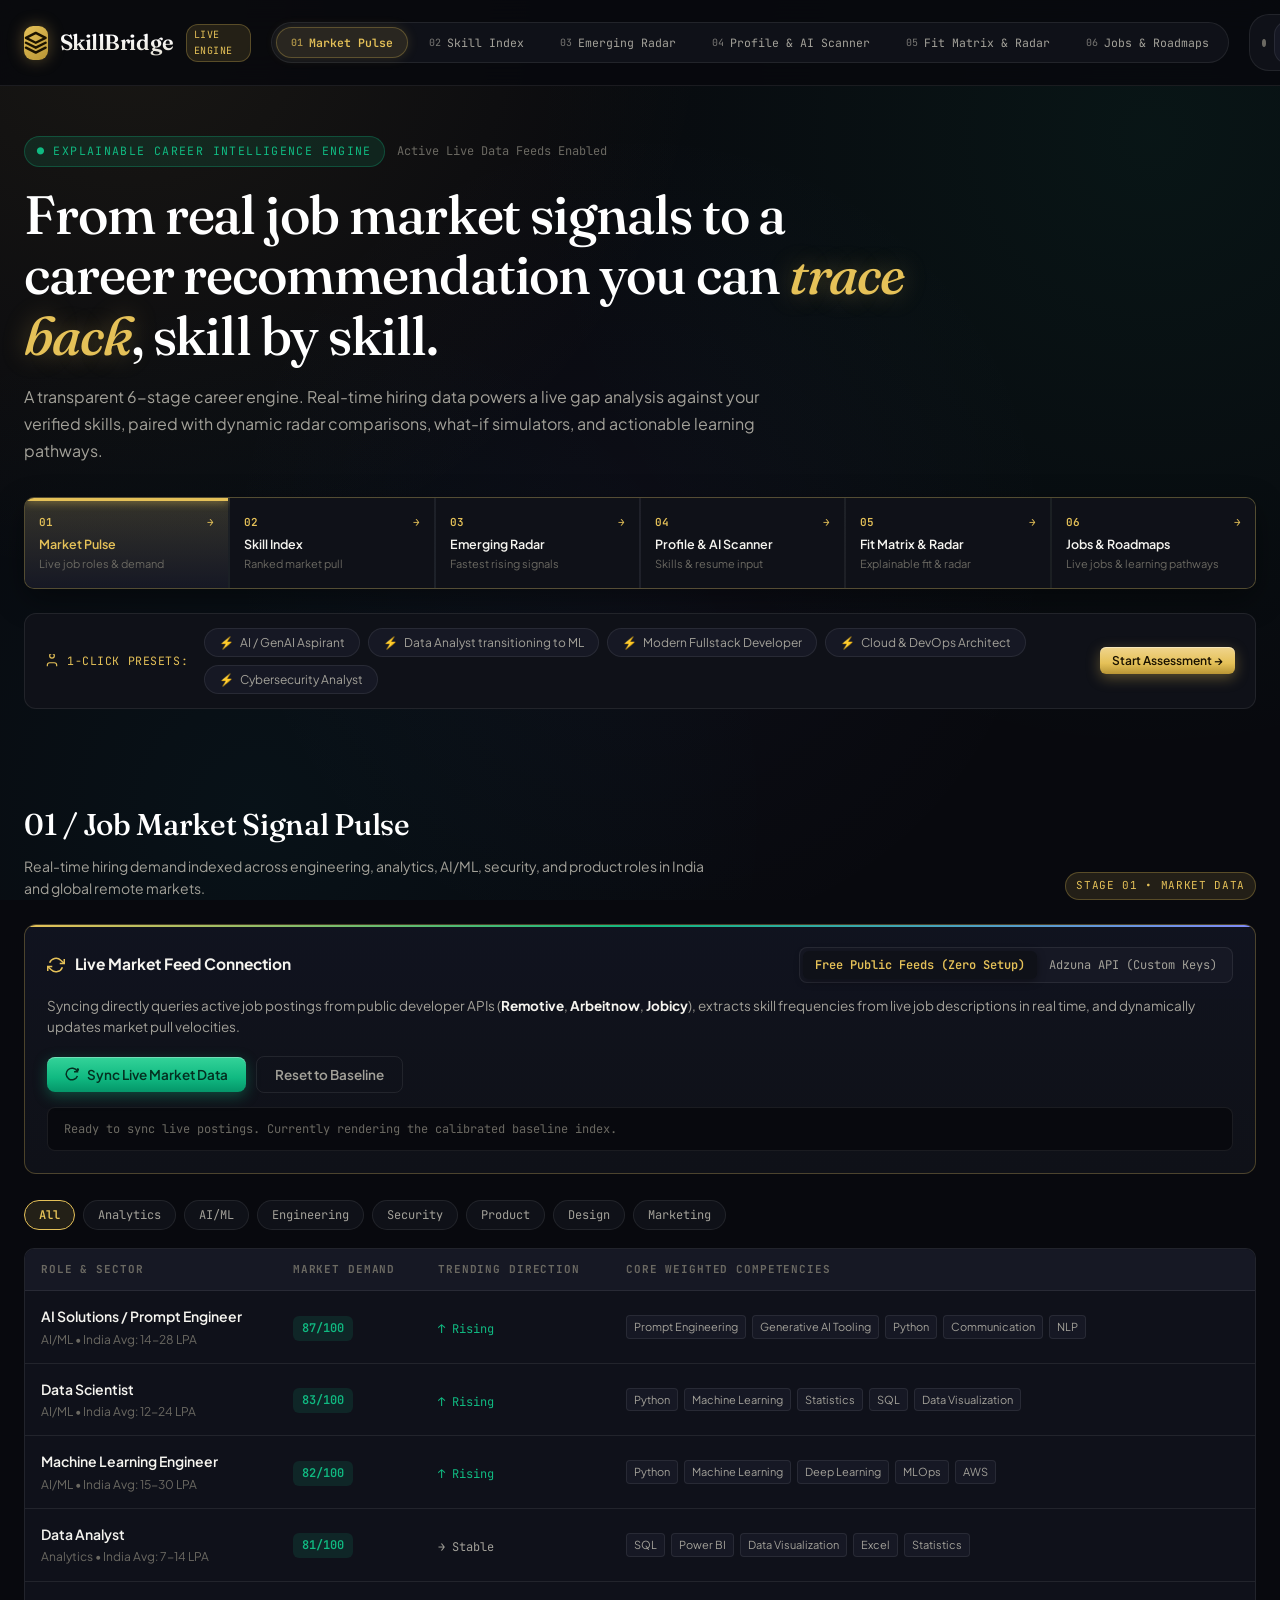
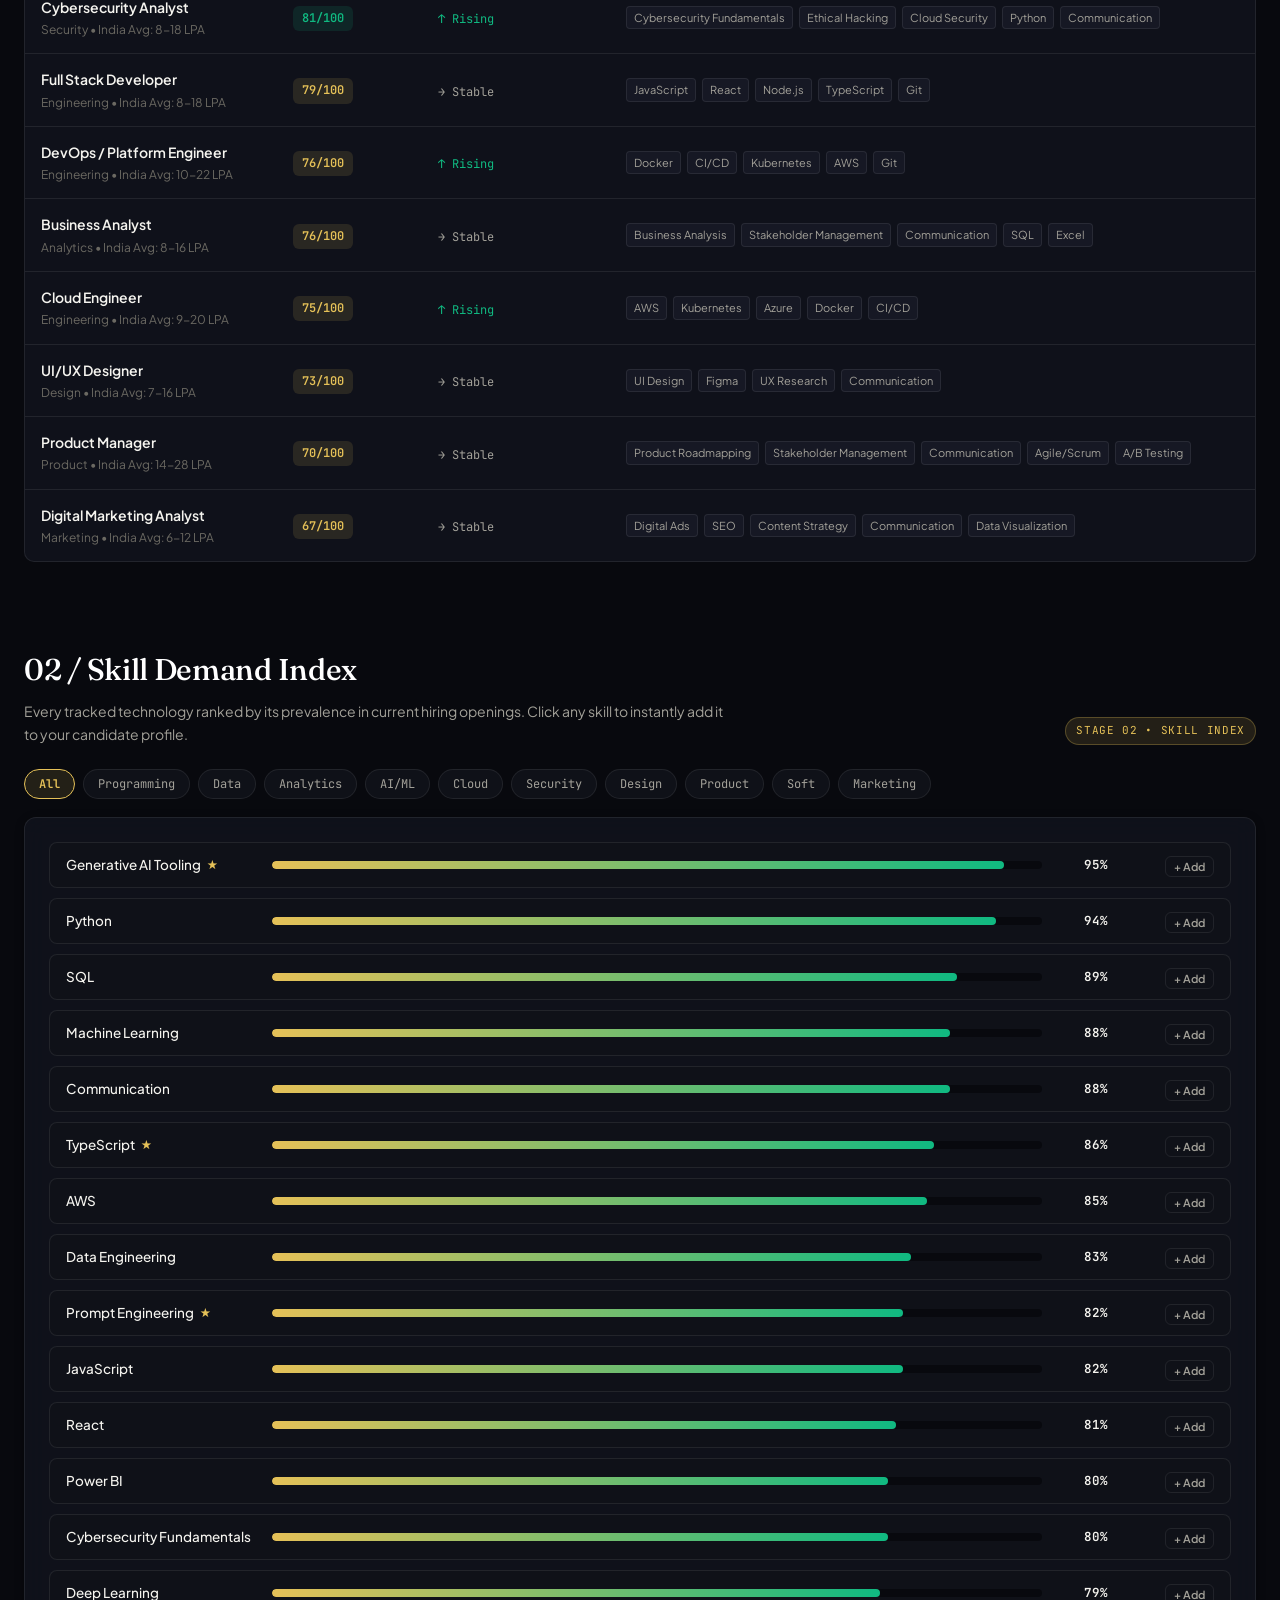
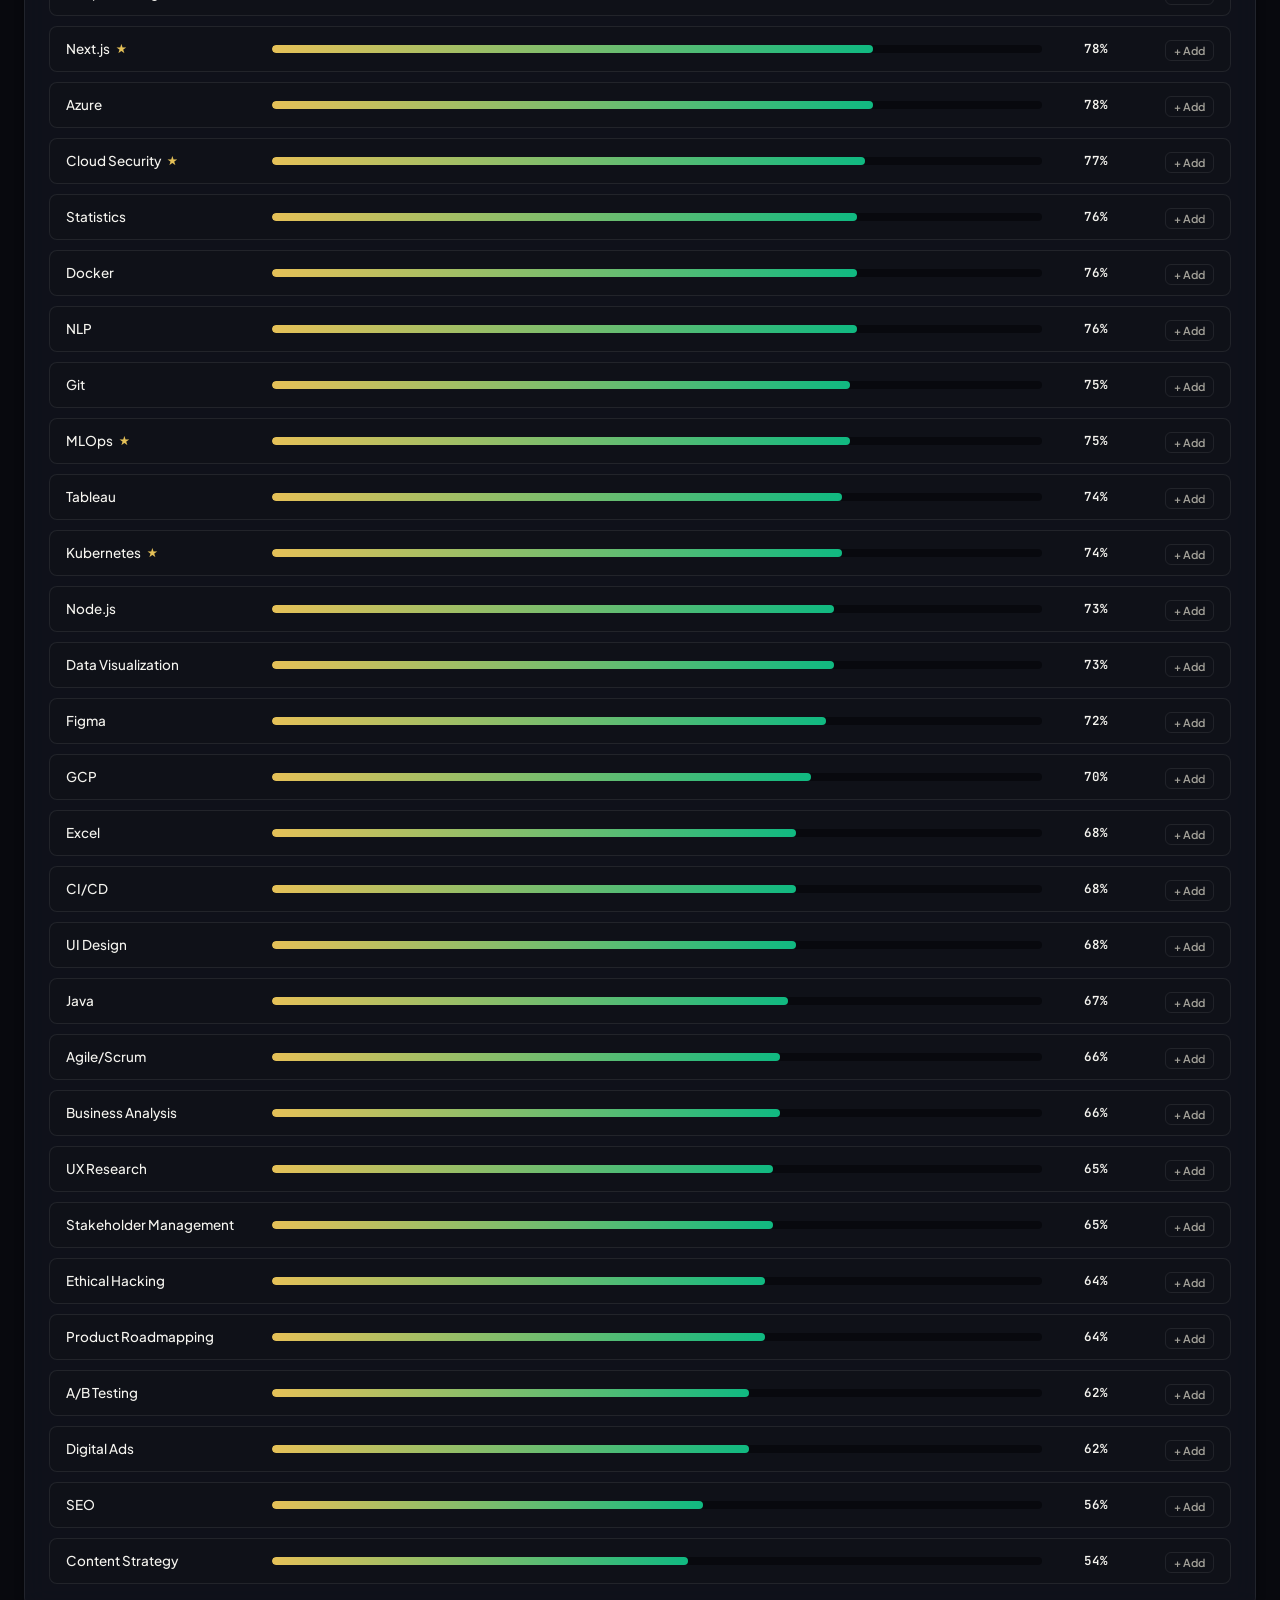
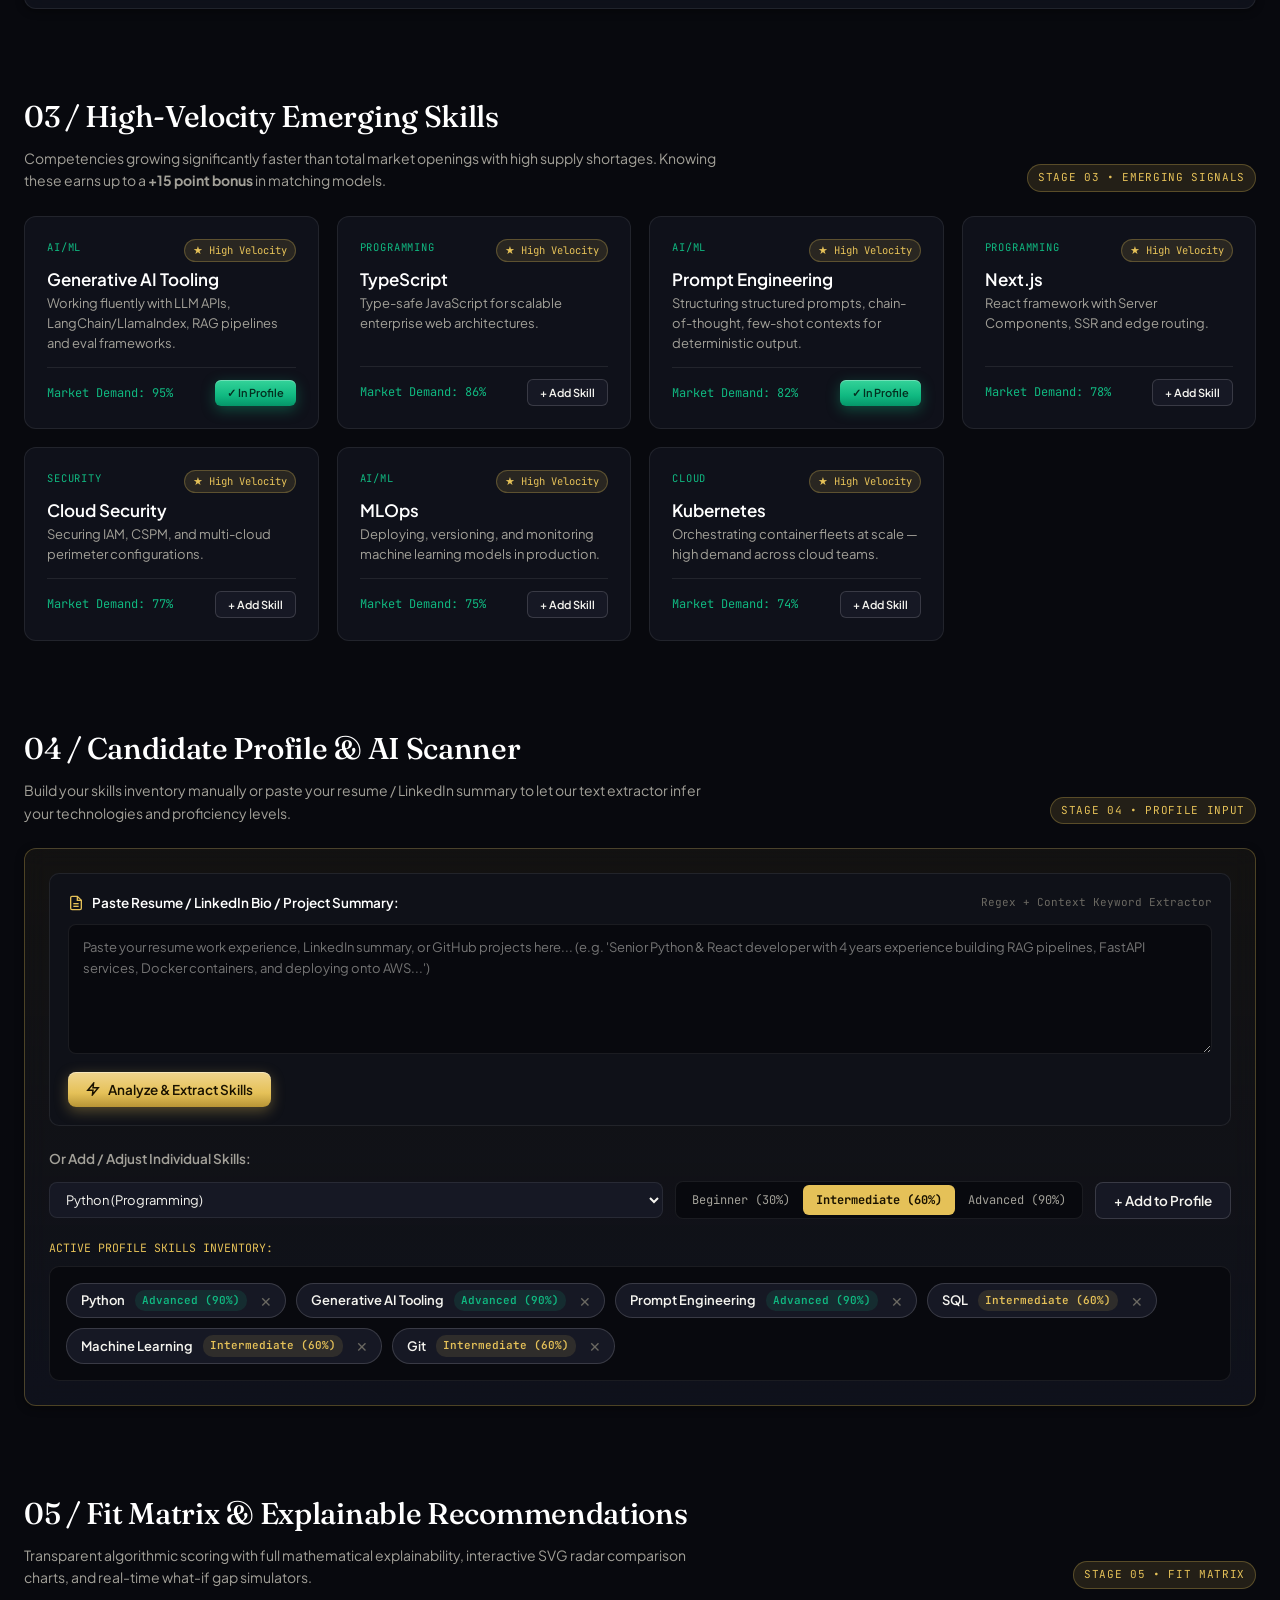
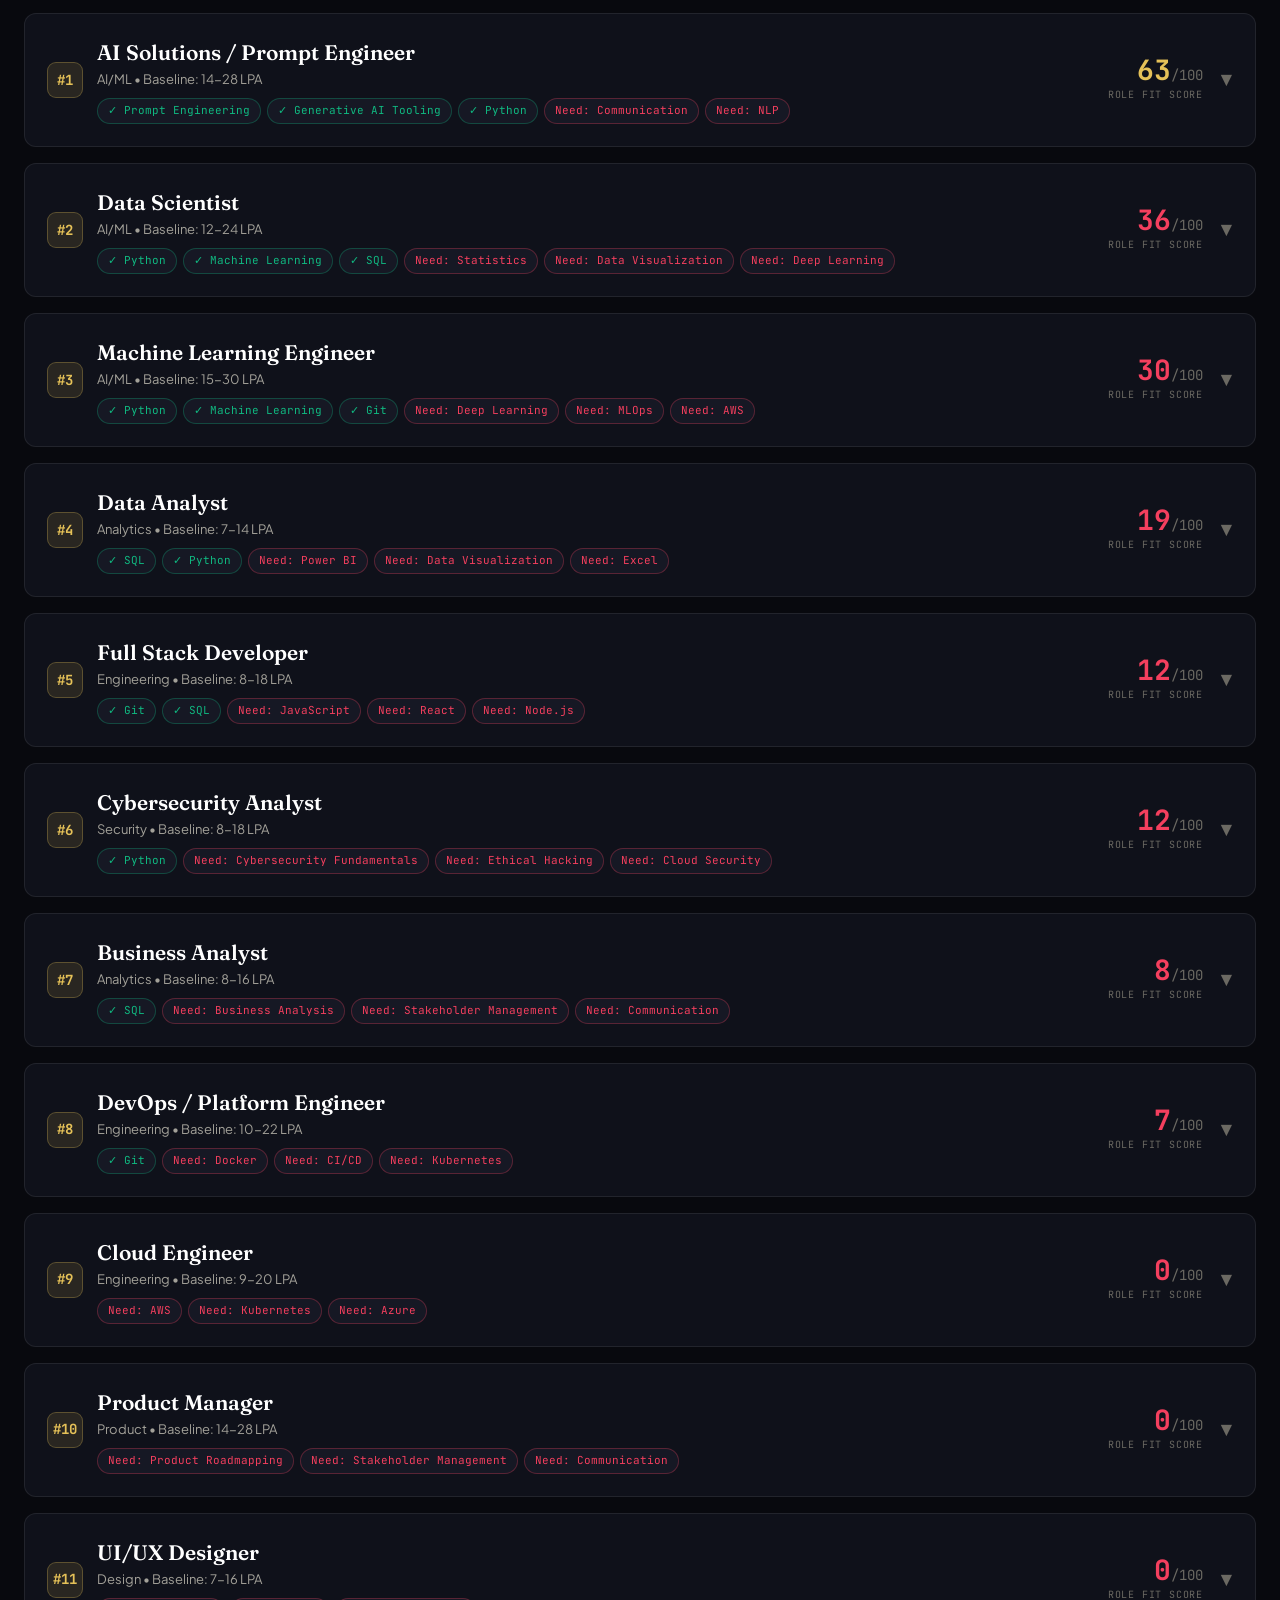
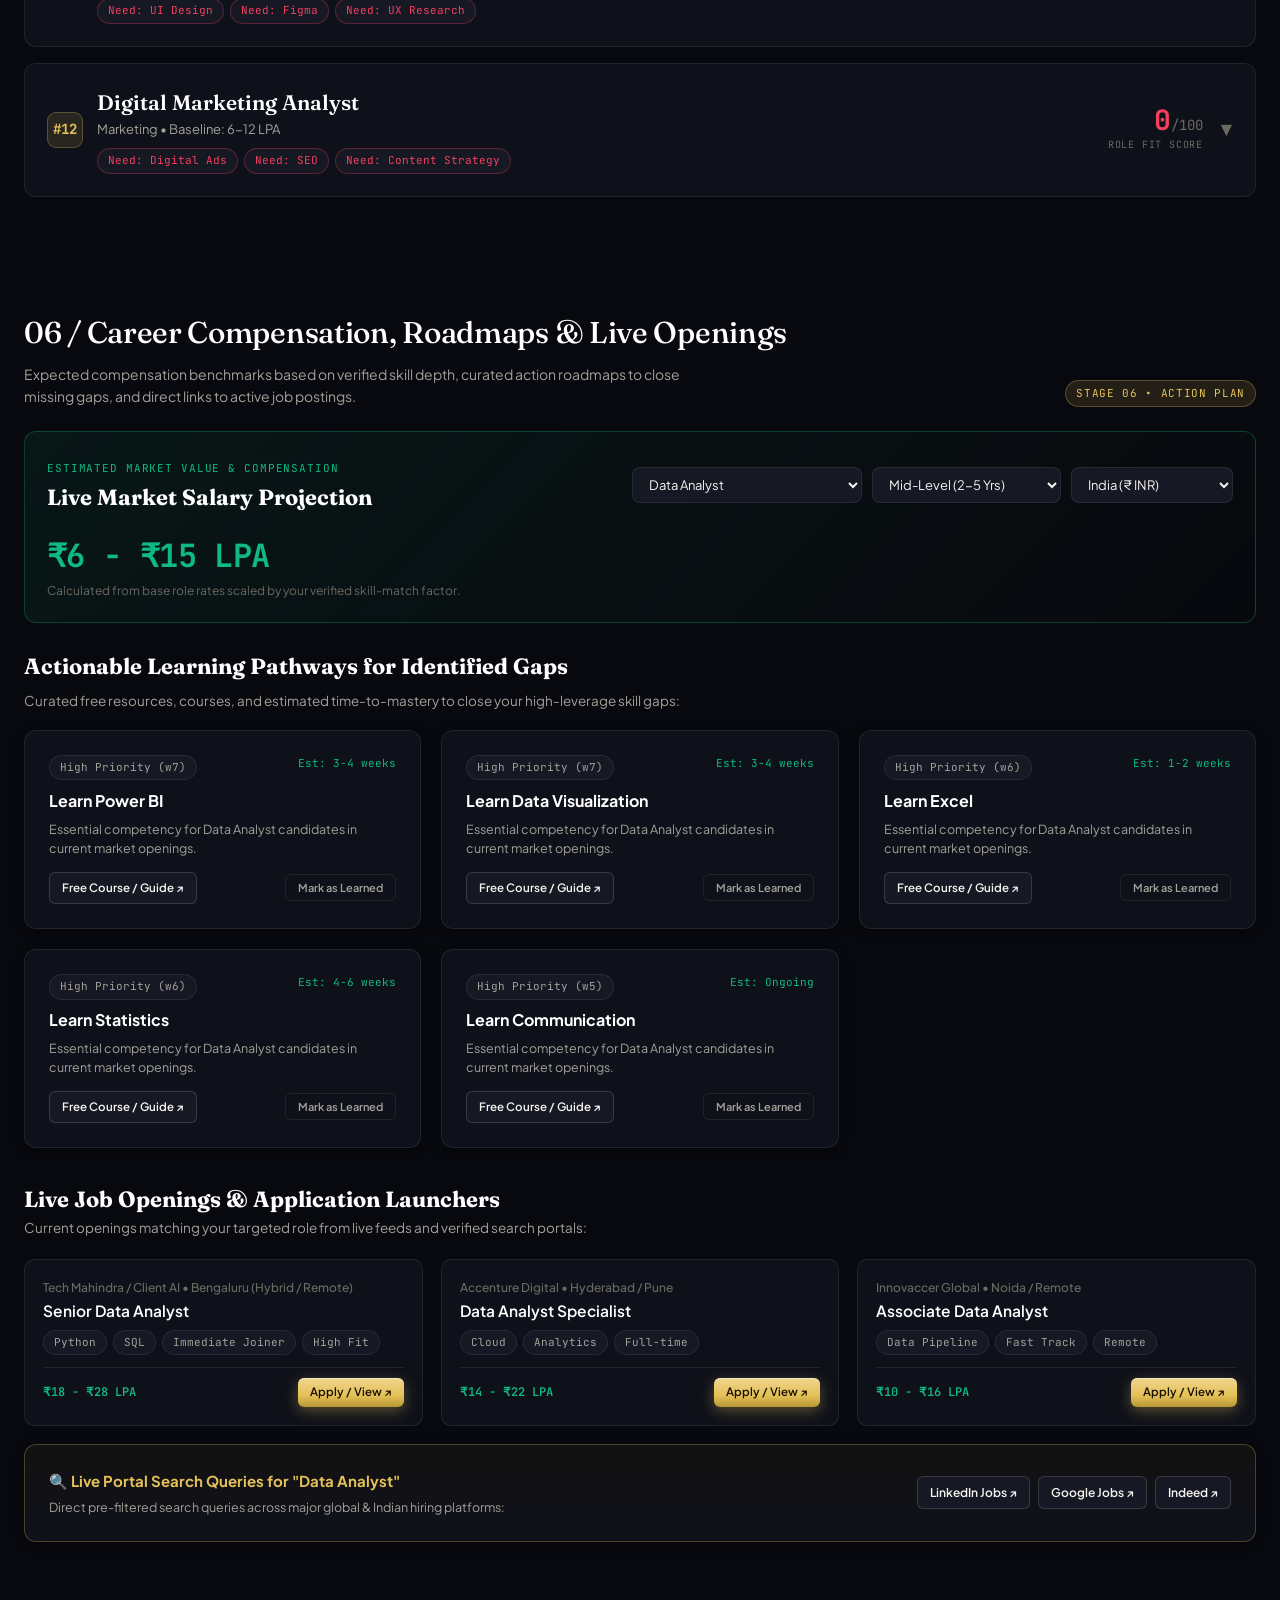
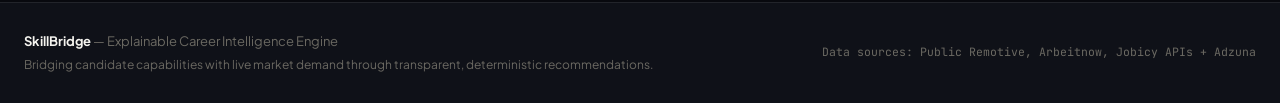
==== index.html @ d6db4a98 "first commit" ====
<!DOCTYPE html>
<html lang="en">
<head>
  <meta charset="UTF-8">
  <meta name="viewport" content="width=device-width, initial-scale=1.0">
  <title>SkillBridge — Live Explainable Career & Skill Matching Engine</title>
  
  <!-- Google Fonts: Plus Jakarta Sans, Fraunces, JetBrains Mono -->
  <link rel="preconnect" href="https://fonts.googleapis.com">
  <link rel="preconnect" href="https://fonts.gstatic.com" crossorigin>
  <link href="https://fonts.googleapis.com/css2?family=Fraunces:ital,opsz,wght@0,9..144,400;0,9..144,500;0,9..144,600;1,9..144,400;1,9..144,500&family=JetBrains+Mono:wght@400;500;600;700&family=Plus+Jakarta+Sans:wght@400;500;600;700;800&display=swap" rel="stylesheet">
  
  <link rel="stylesheet" href="style.css">
</head>
<body>

  <!-- ==========================================================================
       SITE HEADER
       ========================================================================== -->
  <header class="site-header">
    <div class="container">
      <div class="nav-wrapper">
        <div class="brand-logo" id="brandHome">
          <div class="brand-icon">
            <svg viewBox="0 0 24 24" fill="none" stroke="currentColor" stroke-width="2.5" stroke-linecap="round" stroke-linejoin="round">
              <path d="M12 2L2 7l10 5 10-5-10-5zM2 17l10 5 10-5M2 12l10 5 10-5"/>
            </svg>
          </div>
          <span class="brand-text">SkillBridge</span>
          <span class="brand-badge">Live Engine</span>
        </div>

        <!-- Navigation Tabs -->
        <nav class="stage-nav" id="stageNav"></nav>

        <div class="nav-actions">
          <div class="live-pulse-pill">
            <span class="live-dot" id="statusDot"></span>
            <span id="dataBadge" class="badge">Baseline Dataset</span>
          </div>
          <button class="btn btn-sm btn-secondary" id="exportBtn">
            <svg width="14" height="14" viewBox="0 0 24 24" fill="none" stroke="currentColor" stroke-width="2" stroke-linecap="round" stroke-linejoin="round">
              <path d="M21 15v4a2 2 0 0 1-2 2H5a2 2 0 0 1-2-2v-4M7 10l5 5 5-5M12 15V3"/>
            </svg>
            Export Audit
          </button>
        </div>
      </div>
    </div>
  </header>

  <!-- ==========================================================================
       MAIN CONTAINER
       ========================================================================== -->
  <main class="container">

    <!-- HERO SECTION -->
    <section class="hero-section" id="heroSection">
      <div class="hero-badge-row">
        <div class="hero-pill">
          <span>●</span> Explainable Career Intelligence Engine
        </div>
        <span style="font-family:var(--font-mono); font-size:12px; color:var(--text-muted);" id="livePostingsCount">
          Active Live Data Feeds Enabled
        </span>
      </div>

      <h1 class="hero-headline">
        From real job market signals to a career recommendation you can <em>trace back</em>, skill by skill.
      </h1>

      <p class="hero-desc">
        A transparent 6-stage career engine. Real-time hiring data powers a live gap analysis against your verified skills, paired with dynamic radar comparisons, what-if simulators, and actionable learning pathways.
      </p>

      <!-- 6-Stage Pipeline Track -->
      <div class="pipeline-track" id="pipelineTrack"></div>

      <!-- Quick Persona Presets Loader -->
      <div class="persona-bar">
        <div class="persona-label">
          <svg width="14" height="14" viewBox="0 0 24 24" fill="none" stroke="currentColor" stroke-width="2">
            <path d="M20 21v-2a4 4 0 0 0-4-4H8a4 4 0 0 0-4 4v2M12 7a4 4 0 1 0 0-8 4 4 0 0 0 0 8z"/>
          </svg>
          1-Click Presets:
        </div>
        <div class="persona-chips" id="personaChips"></div>
        <button class="btn btn-sm btn-primary" id="heroCta">
          Start Assessment →
        </button>
      </div>
    </section>

    <!-- ==========================================================================
         STAGE 1: MARKET PULSE & LIVE SYNC
         ========================================================================== -->
    <section class="stage-section active" id="stage-market">
      <div class="section-head">
        <div class="section-title-wrap">
          <h2>01 / Job Market Signal Pulse</h2>
          <p class="section-subtitle">
            Real-time hiring demand indexed across engineering, analytics, AI/ML, security, and product roles in India and global remote markets.
          </p>
        </div>
        <span class="stage-tag-badge">Stage 01 • Market Data</span>
      </div>

      <!-- Live Sync Panel -->
      <div class="live-sync-card">
        <div class="sync-top-row">
          <div class="sync-title">
            <svg width="18" height="18" viewBox="0 0 24 24" fill="none" stroke="var(--accent-gold)" stroke-width="2">
              <path d="M23 4v6h-6M1 20v-6h6"/>
              <path d="M3.51 9a9 9 0 0 1 14.85-3.36L23 10M1 14l4.64 4.36A9 9 0 0 0 20.49 15"/>
            </svg>
            Live Market Feed Connection
          </div>
          <div class="sync-source-tabs">
            <button class="sync-source-tab active" data-source="free_public">Free Public Feeds (Zero Setup)</button>
            <button class="sync-source-tab" data-source="adzuna">Adzuna API (Custom Keys)</button>
          </div>
        </div>

        <p class="sync-details-text">
          Syncing directly queries active job postings from public developer APIs (<b>Remotive</b>, <b>Arbeitnow</b>, <b>Jobicy</b>), extracts skill frequencies from live job descriptions in real time, and dynamically updates market pull velocities.
        </p>

        <!-- Custom Adzuna Input Container (hidden by default) -->
        <div id="adzunaInputFields" style="display:none; gap:10px; flex-wrap:wrap; margin-bottom:14px;">
          <input type="text" id="adzunaId" class="sync-input" placeholder="Adzuna App ID">
          <input type="text" id="adzunaKey" class="sync-input" placeholder="Adzuna App Key">
          <select id="countrySelect" class="sync-select">
            <option value="in">India (IN)</option>
            <option value="us">United States (US)</option>
            <option value="gb">United Kingdom (GB)</option>
          </select>
        </div>

        <div class="sync-controls-row">
          <button class="btn btn-emerald" id="syncBtn">
            <svg width="14" height="14" viewBox="0 0 24 24" fill="none" stroke="currentColor" stroke-width="2.5">
              <path d="M21.5 2v6h-6M21.34 15.57a10 10 0 1 1-.57-8.38l5.67-5.67"/>
            </svg>
            Sync Live Market Data
          </button>
          <button class="btn btn-ghost" id="resetBtn">Reset to Baseline</button>
        </div>

        <div class="sync-log-box" id="syncLog">
          <span>Ready to sync live postings. Currently rendering the calibrated baseline index.</span>
        </div>
      </div>

      <!-- Role Sector Filter & Table -->
      <div class="filter-bar" id="sectorFilter"></div>
      <div class="table-responsive">
        <table class="modern-table">
          <thead>
            <tr>
              <th>Role & Sector</th>
              <th>Market Demand</th>
              <th>Trending Direction</th>
              <th>Core Weighted Competencies</th>
            </tr>
          </thead>
          <tbody id="roleTableBody"></tbody>
        </table>
      </div>
    </section>

    <!-- ==========================================================================
         STAGE 2: SKILL DEMAND INDEX
         ========================================================================== -->
    <section class="stage-section active" id="stage-demand">
      <div class="section-head">
        <div class="section-title-wrap">
          <h2>02 / Skill Demand Index</h2>
          <p class="section-subtitle">
            Every tracked technology ranked by its prevalence in current hiring openings. Click any skill to instantly add it to your candidate profile.
          </p>
        </div>
        <span class="stage-tag-badge">Stage 02 • Skill Index</span>
      </div>

      <div class="filter-bar" id="categoryFilter"></div>
      <div class="card">
        <div class="skill-bar-grid" id="demandBarList"></div>
      </div>
    </section>

    <!-- ==========================================================================
         STAGE 3: EMERGING HIGH-VELOCITY RADAR
         ========================================================================== */ -->
    <section class="stage-section active" id="stage-emerging">
      <div class="section-head">
        <div class="section-title-wrap">
          <h2>03 / High-Velocity Emerging Skills</h2>
          <p class="section-subtitle">
            Competencies growing significantly faster than total market openings with high supply shortages. Knowing these earns up to a <b>+15 point bonus</b> in matching models.
          </p>
        </div>
        <span class="stage-tag-badge">Stage 03 • Emerging Signals</span>
      </div>

      <div class="emerge-grid-container" id="emergeGrid"></div>
    </section>

    <!-- ==========================================================================
         STAGE 4: PROFILE BUILDER & AI RESUME SCANNER
         ========================================================================== -->
    <section class="stage-section active" id="stage-profile">
      <div class="section-head">
        <div class="section-title-wrap">
          <h2>04 / Candidate Profile & AI Scanner</h2>
          <p class="section-subtitle">
            Build your skills inventory manually or paste your resume / LinkedIn summary to let our text extractor infer your technologies and proficiency levels.
          </p>
        </div>
        <span class="stage-tag-badge">Stage 04 • Profile Input</span>
      </div>

      <div class="card card-gold">
        <!-- AI Resume Scanner Box -->
        <div class="resume-scanner-box">
          <div style="display:flex; justify-content:space-between; align-items:center; margin-bottom:10px;">
            <label style="font-size:13.5px; font-weight:600; color:#fff; display:flex; align-items:center; gap:8px;">
              <svg width="16" height="16" viewBox="0 0 24 24" fill="none" stroke="var(--accent-gold)" stroke-width="2">
                <path d="M14 2H6a2 2 0 0 0-2 2v16a2 2 0 0 0 2 2h12a2 2 0 0 0 2-2V8z"/>
                <polyline points="14 2 14 8 20 8"/>
                <line x1="16" y1="13" x2="8" y2="13"/>
                <line x1="16" y1="17" x2="8" y2="17"/>
              </svg>
              Paste Resume / LinkedIn Bio / Project Summary:
            </label>
            <span style="font-family:var(--font-mono); font-size:11px; color:var(--text-muted);">Regex + Context Keyword Extractor</span>
          </div>

          <textarea id="resumeText" class="resume-textarea" placeholder="Paste your resume work experience, LinkedIn summary, or GitHub projects here... (e.g. 'Senior Python & React developer with 4 years experience building RAG pipelines, FastAPI services, Docker containers, and deploying onto AWS...')"></textarea>
          
          <div style="display:flex; justify-content:space-between; align-items:center; flex-wrap:wrap; gap:12px;">
            <button class="btn btn-primary" id="scanResumeBtn">
              <svg width="14" height="14" viewBox="0 0 24 24" fill="none" stroke="currentColor" stroke-width="2.5">
                <polygon points="13 2 3 14 12 14 11 22 21 10 12 10 13 2"/>
              </svg>
              Analyze & Extract Skills
            </button>
            <span id="resumeResultMsg" style="font-family:var(--font-mono); font-size:12px;"></span>
          </div>
        </div>

        <!-- Manual Add Controls -->
        <div style="margin-top:20px;">
          <h4 style="font-size:13.5px; font-weight:600; color:var(--text-secondary); margin-bottom:12px;">
            Or Add / Adjust Individual Skills:
          </h4>
          <div class="manual-add-row">
            <select id="skillSelect" class="sync-select skill-select-box"></select>
            <div class="level-toggle-group">
              <button class="level-toggle-btn" data-lvl="30">Beginner (30%)</button>
              <button class="level-toggle-btn active" data-lvl="60">Intermediate (60%)</button>
              <button class="level-toggle-btn" data-lvl="90">Advanced (90%)</button>
            </div>
            <button class="btn btn-secondary" id="addSkillBtn">+ Add to Profile</button>
          </div>
        </div>

        <!-- Verified Profile Chips -->
        <div style="margin-top:16px;">
          <div style="display:flex; justify-content:space-between; align-items:center; margin-bottom:8px;">
            <span style="font-family:var(--font-mono); font-size:11.5px; text-transform:uppercase; color:var(--accent-gold);">
              Active Profile Skills Inventory:
            </span>
          </div>
          <div class="chips-container" id="profileChips"></div>
          <div id="emptyChipHint" style="font-size:13px; color:var(--text-muted); font-style:italic; padding:12px 0;">
            No skills added yet. Select a preset above, scan your resume, or add skills manually.
          </div>
        </div>
      </div>
    </section>

    <!-- ==========================================================================
         STAGE 5: EXPLAINABLE RECOMMENDATIONS & RADAR COMPARISON
         ========================================================================== -->
    <section class="stage-section active" id="stage-reco">
      <div class="section-head">
        <div class="section-title-wrap">
          <h2>05 / Fit Matrix & Explainable Recommendations</h2>
          <p class="section-subtitle">
            Transparent algorithmic scoring with full mathematical explainability, interactive SVG radar comparison charts, and real-time what-if gap simulators.
          </p>
        </div>
        <span class="stage-tag-badge">Stage 05 • Fit Matrix</span>
      </div>

      <div id="recoList" class="reco-container"></div>
      <div id="recoEmptyHint" class="card" style="display:none; color:var(--text-secondary); text-align:center; padding:36px;">
        Add at least one skill in Stage 04 to generate explainable recommendations.
      </div>
    </section>

    <!-- ==========================================================================
         STAGE 6: SALARY ESTIMATOR, LEARNING ROADMAPS & LIVE OPENINGS
         ========================================================================== -->
    <section class="stage-section active" id="stage-roadmaps">
      <div class="section-head">
        <div class="section-title-wrap">
          <h2>06 / Career Compensation, Roadmaps & Live Openings</h2>
          <p class="section-subtitle">
            Expected compensation benchmarks based on verified skill depth, curated action roadmaps to close missing gaps, and direct links to active job postings.
          </p>
        </div>
        <span class="stage-tag-badge">Stage 06 • Action Plan</span>
      </div>

      <!-- Real-Time Compensation Estimator -->
      <div class="salary-estimator-card">
        <div style="display:flex; justify-content:space-between; align-items:center; flex-wrap:wrap; gap:14px;">
          <div>
            <span style="font-family:var(--font-mono); font-size:11px; text-transform:uppercase; color:var(--accent-emerald); letter-spacing:0.08em;">
              Estimated Market Value & Compensation
            </span>
            <h3 style="font-family:var(--font-serif); font-size:22px; color:#fff; margin-top:2px;">
              Live Market Salary Projection
            </h3>
          </div>
          <div style="display:flex; gap:10px; flex-wrap:wrap;">
            <select id="salaryRoleSelect" class="sync-select"></select>
            <select id="salaryExpSelect" class="sync-select">
              <option value="junior">Junior (0-2 Yrs)</option>
              <option value="mid" selected>Mid-Level (2-5 Yrs)</option>
              <option value="senior">Senior (5-8 Yrs)</option>
              <option value="lead">Lead / Architect (8+ Yrs)</option>
            </select>
            <select id="salaryGeoSelect" class="sync-select">
              <option value="in" selected>India (₹ INR)</option>
              <option value="global">Global / US ($ USD)</option>
            </select>
          </div>
        </div>

        <div class="salary-output-row">
          <div>
            <div class="salary-big-num" id="salaryVal">₹12 - ₹20 LPA</div>
            <div class="salary-sub-text">Calculated from base role rates scaled by your verified skill-match factor.</div>
          </div>
        </div>
      </div>

      <!-- Actionable Learning Roadmaps for Gaps -->
      <div style="margin-bottom:34px;">
        <h3 style="font-family:var(--font-serif); font-size:22px; color:#fff; margin-bottom:6px;">
          Actionable Learning Pathways for Identified Gaps
        </h3>
        <p style="font-size:13.5px; color:var(--text-secondary); margin-bottom:18px;">
          Curated free resources, courses, and estimated time-to-mastery to close your high-leverage skill gaps:
        </p>
        <div class="grid-3" id="roadmapCardsContainer"></div>
      </div>

      <!-- Live Job Openings Explorer -->
      <div>
        <div style="display:flex; justify-content:space-between; align-items:center; flex-wrap:wrap; gap:14px; margin-bottom:14px;">
          <div>
            <h3 style="font-family:var(--font-serif); font-size:22px; color:#fff;">
              Live Job Openings & Application Launchers
            </h3>
            <p style="font-size:13.5px; color:var(--text-secondary);">
              Current openings matching your targeted role from live feeds and verified search portals:
            </p>
          </div>
        </div>
        <div class="jobs-grid" id="jobsContainer"></div>
      </div>
    </section>

  </main>

  <!-- ==========================================================================
       EXPORT CAREER AUDIT MODAL
       ========================================================================== -->
  <div class="modal-overlay" id="exportModal">
    <div class="modal-window">
      <div class="modal-header">
        <h3 class="modal-title">Career Fit Audit Report</h3>
        <button class="modal-close-btn" id="closeModalBtn">&times;</button>
      </div>
      <p style="font-size:13px; color:var(--text-secondary); margin-bottom:16px;">
        Formatted summary of your verified skills, explainable role recommendations, identified gaps, and personalized learning milestones.
      </p>
      <div class="report-preview-box" id="reportPreview"></div>
      <div style="display:flex; justify-content:flex-end; gap:10px;">
        <button class="btn btn-secondary" id="printReportBtn">🖨️ Print / Save as PDF</button>
        <button class="btn btn-primary" id="copyReportBtn">Copy Report Text</button>
      </div>
    </div>
  </div>

  <!-- ==========================================================================
       FOOTER
       ========================================================================== -->
  <footer class="site-footer">
    <div class="container">
      <div class="footer-row">
        <div>
          <span style="font-weight:700; color:var(--text-primary);">SkillBridge</span> — Explainable Career Intelligence Engine
          <div style="font-size:12px; margin-top:4px;">
            Bridging candidate capabilities with live market demand through transparent, deterministic recommendations.
          </div>
        </div>
        <div style="font-family:var(--font-mono); font-size:11.5px; color:var(--text-muted);">
          Data sources: Public Remotive, Arbeitnow, Jobicy APIs + Adzuna
        </div>
      </div>
    </div>
  </footer>

  <script src="app.js"></script>
</body>
</html>
---- style.css ----
/* ==========================================================================
   SKILLBRIDGE DESIGN SYSTEM - LUXURY OBSIDIAN & GLASSMORPHISM
   ========================================================================== */

:root {
  /* Color Palette */
  --bg-base: #08090e;
  --bg-surface: #0f1118;
  --bg-surface-elevated: #161824;
  --bg-surface-glass: rgba(18, 21, 33, 0.72);
  --bg-surface-hover: #1c2030;
  
  /* Borders & Lines */
  --border-gold: rgba(229, 193, 88, 0.28);
  --border-gold-subtle: rgba(229, 193, 88, 0.12);
  --border-glass: rgba(255, 255, 255, 0.08);
  --border-glass-bright: rgba(255, 255, 255, 0.15);
  
  /* Typography Colors */
  --text-primary: #f5f4ef;
  --text-secondary: #a3a199;
  --text-muted: #6b6962;
  --text-inverse: #08090e;
  
  /* Accent Colors */
  --accent-gold: #e5c158;
  --accent-gold-dark: #b89535;
  --accent-gold-glow: rgba(229, 193, 88, 0.35);
  --accent-gold-bg: rgba(229, 193, 88, 0.12);
  
  --accent-emerald: #10b981;
  --accent-emerald-glow: rgba(16, 185, 129, 0.35);
  --accent-emerald-bg: rgba(16, 185, 129, 0.12);
  
  --accent-cyan: #06b6d4;
  --accent-cyan-bg: rgba(6, 182, 212, 0.12);
  
  --accent-indigo: #818cf8;
  --accent-indigo-bg: rgba(129, 140, 248, 0.12);
  
  --accent-rose: #f43f5e;
  --accent-rose-bg: rgba(244, 63, 94, 0.12);
  
  /* Fonts */
  --font-serif: "Fraunces", "Iowan Old Style", Georgia, serif;
  --font-sans: "Plus Jakarta Sans", "Inter", -apple-system, BlinkMacSystemFont, "Segoe UI", Roboto, sans-serif;
  --font-mono: "JetBrains Mono", "SFMono-Regular", Consolas, monospace;
  
  /* Shadows & Glows */
  --shadow-sm: 0 2px 8px rgba(0, 0, 0, 0.4);
  --shadow-md: 0 8px 24px rgba(0, 0, 0, 0.5);
  --shadow-lg: 0 16px 40px rgba(0, 0, 0, 0.65);
  --shadow-gold: 0 0 25px rgba(229, 193, 88, 0.2);
  --shadow-emerald: 0 0 25px rgba(16, 185, 129, 0.2);
  
  /* Transitions */
  --transition-fast: 0.15s cubic-bezier(0.4, 0, 0.2, 1);
  --transition-normal: 0.25s cubic-bezier(0.4, 0, 0.2, 1);
  --transition-slow: 0.4s cubic-bezier(0.4, 0, 0.2, 1);
}

/* Reset & Base */
*, *::before, *::after {
  box-sizing: border-box;
  margin: 0;
  padding: 0;
}

html {
  scroll-behavior: smooth;
  color-scheme: dark;
}

body {
  background-color: var(--bg-base);
  background-image: 
    radial-gradient(circle at 10% 0%, rgba(229, 193, 88, 0.08) 0%, transparent 40%),
    radial-gradient(circle at 90% 15%, rgba(16, 185, 129, 0.07) 0%, transparent 45%),
    radial-gradient(circle at 50% 60%, rgba(129, 140, 248, 0.04) 0%, transparent 50%),
    radial-gradient(circle at 20% 90%, rgba(6, 182, 212, 0.05) 0%, transparent 40%);
  background-attachment: fixed;
  color: var(--text-primary);
  font-family: var(--font-sans);
  line-height: 1.6;
  font-size: 15px;
  -webkit-font-smoothing: antialiased;
  -moz-osx-font-smoothing: grayscale;
  min-height: 100vh;
  display: flex;
  flex-direction: column;
}

a {
  color: inherit;
  text-decoration: none;
}

button, input, select, textarea {
  font-family: inherit;
  color: inherit;
}

/* Custom Scrollbar */
::-webkit-scrollbar {
  width: 8px;
  height: 8px;
}
::-webkit-scrollbar-track {
  background: var(--bg-base);
}
::-webkit-scrollbar-thumb {
  background: var(--bg-surface-elevated);
  border-radius: 4px;
  border: 1px solid var(--border-glass);
}
::-webkit-scrollbar-thumb:hover {
  background: var(--accent-gold-dark);
}

/* Container */
.container {
  width: 100%;
  max-width: 1280px;
  margin: 0 auto;
  padding: 0 24px;
}

/* ==========================================================================
   HEADER & NAVIGATION
   ========================================================================== */
header.site-header {
  position: sticky;
  top: 0;
  z-index: 100;
  background: rgba(8, 9, 14, 0.85);
  backdrop-filter: blur(16px);
  -webkit-backdrop-filter: blur(16px);
  border-bottom: 1px solid var(--border-glass);
  transition: border-color var(--transition-normal);
}

.nav-wrapper {
  display: flex;
  align-items: center;
  justify-content: space-between;
  padding: 14px 0;
  gap: 20px;
}

.brand-logo {
  display: flex;
  align-items: center;
  gap: 12px;
  cursor: pointer;
  user-select: none;
}

.brand-icon {
  width: 34px;
  height: 34px;
  border-radius: 9px;
  background: linear-gradient(135deg, var(--accent-gold), var(--accent-gold-dark));
  display: flex;
  align-items: center;
  justify-content: center;
  color: #1a1200;
  box-shadow: 0 0 16px var(--accent-gold-glow);
}

.brand-text {
  font-family: var(--font-serif);
  font-size: 22px;
  font-weight: 600;
  letter-spacing: -0.02em;
  background: linear-gradient(180deg, #ffffff 30%, #ded9cb);
  -webkit-background-clip: text;
  -webkit-text-fill-color: transparent;
}

.brand-badge {
  font-family: var(--font-mono);
  font-size: 10px;
  padding: 2px 7px;
  border-radius: 12px;
  background: var(--accent-gold-bg);
  color: var(--accent-gold);
  border: 1px solid var(--border-gold);
  text-transform: uppercase;
  letter-spacing: 0.05em;
}

/* Nav Stage Tabs */
nav.stage-nav {
  display: flex;
  align-items: center;
  gap: 6px;
  background: var(--bg-surface);
  padding: 4px;
  border-radius: 30px;
  border: 1px solid var(--border-glass);
}

.nav-tab {
  background: transparent;
  border: 1px solid transparent;
  color: var(--text-secondary);
  font-family: var(--font-mono);
  font-size: 11.5px;
  padding: 7px 14px;
  border-radius: 20px;
  cursor: pointer;
  transition: all var(--transition-fast);
  display: flex;
  align-items: center;
  gap: 6px;
  white-space: nowrap;
}

.nav-tab:hover {
  color: var(--text-primary);
  background: var(--bg-surface-elevated);
}

.nav-tab.active {
  color: var(--accent-gold);
  background: var(--accent-gold-bg);
  border-color: var(--border-gold);
  box-shadow: 0 0 12px rgba(229, 193, 88, 0.15);
  font-weight: 600;
}

.nav-tab .tab-num {
  font-size: 10px;
  opacity: 0.7;
}

.nav-actions {
  display: flex;
  align-items: center;
  gap: 10px;
}

/* Live Feed Pulse Pill */
.live-pulse-pill {
  display: flex;
  align-items: center;
  gap: 8px;
  background: var(--bg-surface);
  border: 1px solid var(--border-glass);
  padding: 6px 12px;
  border-radius: 20px;
  font-family: var(--font-mono);
  font-size: 11.5px;
  color: var(--text-secondary);
}

.live-dot {
  width: 8px;
  height: 8px;
  border-radius: 50%;
  background: var(--text-muted);
  position: relative;
  transition: all var(--transition-normal);
}

.live-dot.active {
  background: var(--accent-emerald);
  box-shadow: 0 0 10px var(--accent-emerald);
}

.live-dot.active::after {
  content: "";
  position: absolute;
  top: -3px;
  left: -3px;
  right: -3px;
  bottom: -3px;
  border-radius: 50%;
  border: 1px solid var(--accent-emerald);
  animation: pulse-ring 2s infinite ease-out;
}

@keyframes pulse-ring {
  0% { transform: scale(0.8); opacity: 1; }
  100% { transform: scale(2); opacity: 0; }
}

/* ==========================================================================
   BUTTONS & CONTROLS
   ========================================================================== */
.btn {
  display: inline-flex;
  align-items: center;
  justify-content: center;
  gap: 8px;
  font-size: 13.5px;
  font-weight: 600;
  padding: 9px 18px;
  border-radius: 8px;
  cursor: pointer;
  transition: all var(--transition-fast);
  border: none;
  user-select: none;
  white-space: nowrap;
}

.btn-primary {
  background: linear-gradient(180deg, #f0d58e, var(--accent-gold) 60%, var(--accent-gold-dark));
  color: #1a1200;
  box-shadow: 0 1px 0 rgba(255, 255, 255, 0.4) inset, 0 4px 14px var(--accent-gold-glow);
}

.btn-primary:hover {
  transform: translateY(-1px);
  box-shadow: 0 1px 0 rgba(255, 255, 255, 0.5) inset, 0 6px 20px rgba(229, 193, 88, 0.45);
}

.btn-primary:active {
  transform: translateY(0);
}

.btn-emerald {
  background: linear-gradient(180deg, #34d399, var(--accent-emerald) 60%, #059669);
  color: #042f20;
  box-shadow: 0 1px 0 rgba(255, 255, 255, 0.3) inset, 0 4px 14px var(--accent-emerald-glow);
}

.btn-emerald:hover {
  transform: translateY(-1px);
  box-shadow: 0 1px 0 rgba(255, 255, 255, 0.4) inset, 0 6px 20px rgba(16, 185, 129, 0.45);
}

.btn-secondary {
  background: var(--bg-surface-elevated);
  border: 1px solid var(--border-glass-bright);
  color: var(--text-primary);
}

.btn-secondary:hover {
  background: var(--bg-surface-hover);
  border-color: var(--accent-gold);
  color: var(--accent-gold);
}

.btn-ghost {
  background: transparent;
  border: 1px solid var(--border-glass);
  color: var(--text-secondary);
}

.btn-ghost:hover {
  background: var(--bg-surface-elevated);
  border-color: var(--border-glass-bright);
  color: var(--text-primary);
}

.btn-sm {
  padding: 6px 12px;
  font-size: 12px;
  border-radius: 6px;
}

.btn-lg {
  padding: 14px 28px;
  font-size: 15.5px;
  border-radius: 10px;
}

/* ==========================================================================
   CARDS & PANELS
   ========================================================================== */
.card {
  background: var(--bg-surface-glass);
  backdrop-filter: blur(12px);
  -webkit-backdrop-filter: blur(12px);
  border: 1px solid var(--border-glass);
  border-radius: 12px;
  padding: 24px;
  position: relative;
  transition: all var(--transition-normal);
  box-shadow: var(--shadow-sm);
}

.card:hover {
  border-color: var(--border-glass-bright);
}

.card-gold {
  border-color: var(--border-gold);
  background: linear-gradient(180deg, rgba(229, 193, 88, 0.05), var(--bg-surface-glass));
}

.card-gold:hover {
  border-color: var(--accent-gold);
  box-shadow: var(--shadow-gold);
}

.card-emerald {
  border-color: rgba(16, 185, 129, 0.28);
  background: linear-gradient(180deg, rgba(16, 185, 129, 0.05), var(--bg-surface-glass));
}

.card-emerald:hover {
  border-color: var(--accent-emerald);
  box-shadow: var(--shadow-emerald);
}

/* Grids */
.grid-2 {
  display: grid;
  grid-template-columns: 1.2fr 1fr;
  gap: 24px;
}

.grid-3 {
  display: grid;
  grid-template-columns: repeat(3, 1fr);
  gap: 20px;
}

.grid-4 {
  display: grid;
  grid-template-columns: repeat(4, 1fr);
  gap: 16px;
}

/* ==========================================================================
   HERO SECTION & PIPELINE
   ========================================================================== */
.hero-section {
  padding: 50px 0 32px;
}

.hero-badge-row {
  display: flex;
  align-items: center;
  gap: 12px;
  margin-bottom: 18px;
  flex-wrap: wrap;
}

.hero-pill {
  display: inline-flex;
  align-items: center;
  gap: 8px;
  font-family: var(--font-mono);
  font-size: 11.5px;
  letter-spacing: 0.12em;
  text-transform: uppercase;
  color: var(--accent-emerald);
  background: var(--accent-emerald-bg);
  border: 1px solid rgba(16, 185, 129, 0.28);
  padding: 5px 12px;
  border-radius: 20px;
}

.hero-headline {
  font-family: var(--font-serif);
  font-size: clamp(32px, 4.6vw, 54px);
  font-weight: 500;
  line-height: 1.12;
  letter-spacing: -0.02em;
  color: #ffffff;
  max-width: 900px;
  margin-bottom: 18px;
}

.hero-headline em {
  color: var(--accent-gold);
  font-style: italic;
  font-weight: 500;
  text-shadow: 0 0 24px var(--accent-gold-glow);
}

.hero-desc {
  color: var(--text-secondary);
  font-size: 16px;
  line-height: 1.68;
  max-width: 740px;
  margin-bottom: 32px;
}

/* 6-Stage Interactive Pipeline Banner */
.pipeline-track {
  display: grid;
  grid-template-columns: repeat(6, 1fr);
  gap: 2px;
  background: var(--border-glass);
  border: 1px solid var(--border-gold);
  border-radius: 10px;
  overflow: hidden;
  margin-bottom: 24px;
  box-shadow: 0 10px 30px rgba(0, 0, 0, 0.4);
}

.pipeline-node {
  background: var(--bg-surface);
  padding: 16px 14px;
  cursor: pointer;
  position: relative;
  transition: all var(--transition-normal);
  display: flex;
  flex-direction: column;
  gap: 5px;
}

.pipeline-node:hover {
  background: var(--bg-surface-elevated);
}

.pipeline-node.active {
  background: linear-gradient(180deg, rgba(229, 193, 88, 0.12), var(--bg-surface-elevated));
}

.pipeline-node.active::before {
  content: "";
  position: absolute;
  top: 0;
  left: 0;
  right: 0;
  height: 3px;
  background: var(--accent-gold);
  box-shadow: 0 0 10px var(--accent-gold);
}

.node-num {
  font-family: var(--font-mono);
  font-size: 11px;
  color: var(--accent-gold);
  font-weight: 600;
  display: flex;
  align-items: center;
  justify-content: space-between;
}

.node-title {
  font-size: 12.5px;
  font-weight: 600;
  color: var(--text-primary);
  line-height: 1.3;
}

.pipeline-node.active .node-title {
  color: var(--accent-gold);
}

.node-desc {
  font-size: 11px;
  color: var(--text-muted);
  line-height: 1.3;
}

/* Quick Persona Loader Bar */
.persona-bar {
  background: var(--bg-surface);
  border: 1px solid var(--border-glass);
  border-radius: 12px;
  padding: 14px 20px;
  display: flex;
  align-items: center;
  justify-content: space-between;
  gap: 16px;
  flex-wrap: wrap;
  margin-bottom: 36px;
}

.persona-label {
  display: flex;
  align-items: center;
  gap: 8px;
  font-family: var(--font-mono);
  font-size: 11.5px;
  color: var(--accent-gold);
  text-transform: uppercase;
  letter-spacing: 0.05em;
  white-space: nowrap;
}

.persona-chips {
  display: flex;
  gap: 8px;
  flex-wrap: wrap;
  flex: 1;
}

.persona-chip {
  background: var(--bg-surface-elevated);
  border: 1px solid var(--border-glass);
  color: var(--text-secondary);
  font-size: 12px;
  padding: 6px 14px;
  border-radius: 20px;
  cursor: pointer;
  transition: all var(--transition-fast);
  display: flex;
  align-items: center;
  gap: 6px;
}

.persona-chip:hover {
  background: var(--bg-surface-hover);
  color: var(--text-primary);
  border-color: var(--border-glass-bright);
  transform: translateY(-1px);
}

.persona-chip.active {
  background: var(--accent-indigo-bg);
  border-color: var(--accent-indigo);
  color: var(--accent-indigo);
  font-weight: 600;
}

/* ==========================================================================
   STAGE SECTION HEADINGS
   ========================================================================== */
.stage-section {
  display: none;
  padding: 24px 0 60px;
  animation: fadeIn 0.3s ease-out;
}

.stage-section.active {
  display: block;
}

@keyframes fadeIn {
  from { opacity: 0; transform: translateY(8px); }
  to { opacity: 1; transform: translateY(0); }
}

.section-head {
  display: flex;
  align-items: flex-end;
  justify-content: space-between;
  margin-bottom: 24px;
  gap: 20px;
  flex-wrap: wrap;
}

.section-title-wrap h2 {
  font-family: var(--font-serif);
  font-size: 30px;
  font-weight: 500;
  color: #ffffff;
  letter-spacing: -0.01em;
  margin-bottom: 6px;
}

.section-subtitle {
  color: var(--text-secondary);
  font-size: 14px;
  max-width: 700px;
}

.stage-tag-badge {
  font-family: var(--font-mono);
  font-size: 11px;
  color: var(--accent-gold);
  background: var(--accent-gold-bg);
  border: 1px solid var(--border-gold);
  padding: 4px 10px;
  border-radius: 16px;
  text-transform: uppercase;
  letter-spacing: 0.06em;
}

/* ==========================================================================
   STAGE 1: LIVE SYNC & MARKET ROLES
   ========================================================================== */
.live-sync-card {
  background: linear-gradient(180deg, rgba(18, 21, 33, 0.9), var(--bg-surface));
  border: 1px solid var(--border-gold);
  border-radius: 12px;
  padding: 22px;
  margin-bottom: 26px;
  position: relative;
  overflow: hidden;
}

.live-sync-card::before {
  content: "";
  position: absolute;
  top: 0;
  left: 0;
  right: 0;
  height: 2px;
  background: linear-gradient(90deg, var(--accent-gold), var(--accent-emerald), var(--accent-indigo));
}

.sync-top-row {
  display: flex;
  align-items: center;
  justify-content: space-between;
  gap: 16px;
  margin-bottom: 12px;
  flex-wrap: wrap;
}

.sync-title {
  display: flex;
  align-items: center;
  gap: 10px;
  font-size: 15.5px;
  font-weight: 700;
  color: var(--text-primary);
}

.sync-meta-badges {
  display: flex;
  align-items: center;
  gap: 8px;
}

.badge {
  display: inline-flex;
  align-items: center;
  gap: 6px;
  font-family: var(--font-mono);
  font-size: 11px;
  padding: 3px 10px;
  border-radius: 14px;
  background: var(--bg-surface-elevated);
  border: 1px solid var(--border-glass);
  color: var(--text-secondary);
}

.badge-live {
  background: var(--accent-emerald-bg);
  color: var(--accent-emerald);
  border-color: rgba(16, 185, 129, 0.35);
}

.sync-details-text {
  color: var(--text-secondary);
  font-size: 13.5px;
  line-height: 1.6;
  margin-bottom: 18px;
}

.sync-details-text b {
  color: var(--text-primary);
}

.sync-controls-row {
  display: flex;
  align-items: center;
  gap: 10px;
  flex-wrap: wrap;
  margin-bottom: 14px;
}

.sync-source-tabs {
  display: flex;
  background: var(--bg-surface-elevated);
  padding: 3px;
  border-radius: 8px;
  border: 1px solid var(--border-glass);
}

.sync-source-tab {
  background: transparent;
  border: none;
  padding: 6px 12px;
  border-radius: 6px;
  font-size: 12px;
  font-family: var(--font-mono);
  color: var(--text-secondary);
  cursor: pointer;
  transition: all var(--transition-fast);
}

.sync-source-tab.active {
  background: var(--bg-surface);
  color: var(--accent-gold);
  font-weight: 600;
  box-shadow: var(--shadow-sm);
}

.sync-input {
  background: var(--bg-surface-elevated);
  border: 1px solid var(--border-glass);
  color: var(--text-primary);
  padding: 8px 12px;
  border-radius: 8px;
  font-size: 13px;
  flex: 1;
  min-width: 170px;
  outline: none;
  transition: border-color var(--transition-fast);
}

.sync-input:focus {
  border-color: var(--accent-gold);
}

.sync-select {
  background: var(--bg-surface-elevated);
  border: 1px solid var(--border-glass);
  color: var(--text-primary);
  padding: 8px 12px;
  border-radius: 8px;
  font-size: 13px;
  outline: none;
  cursor: pointer;
}

.sync-log-box {
  background: var(--bg-base);
  border: 1px solid var(--border-glass);
  border-radius: 8px;
  padding: 12px 16px;
  font-family: var(--font-mono);
  font-size: 12px;
  color: var(--text-muted);
  line-height: 1.5;
  display: flex;
  align-items: center;
  justify-content: space-between;
  gap: 12px;
}

.sync-log-box.success {
  color: var(--accent-emerald);
  border-color: rgba(16, 185, 129, 0.3);
  background: rgba(16, 185, 129, 0.04);
}

.sync-log-box.error {
  color: var(--accent-rose);
  border-color: rgba(244, 63, 94, 0.3);
  background: rgba(244, 63, 94, 0.04);
}

/* Filter Chips */
.filter-bar {
  display: flex;
  align-items: center;
  gap: 8px;
  flex-wrap: wrap;
  margin-bottom: 18px;
}

.filter-chip {
  background: var(--bg-surface);
  border: 1px solid var(--border-glass);
  color: var(--text-secondary);
  font-family: var(--font-mono);
  font-size: 12px;
  padding: 6px 14px;
  border-radius: 20px;
  cursor: pointer;
  transition: all var(--transition-fast);
}

.filter-chip:hover {
  color: var(--text-primary);
  border-color: var(--border-glass-bright);
}

.filter-chip.active {
  background: var(--accent-gold-bg);
  border-color: var(--accent-gold);
  color: var(--accent-gold);
  font-weight: 600;
}

/* Modern Data Table */
.table-responsive {
  overflow-x: auto;
  border-radius: 10px;
  border: 1px solid var(--border-glass);
  background: var(--bg-surface-glass);
}

.modern-table {
  width: 100%;
  border-collapse: collapse;
  text-align: left;
}

.modern-table th {
  background: var(--bg-surface-elevated);
  font-family: var(--font-mono);
  font-size: 11px;
  text-transform: uppercase;
  letter-spacing: 0.08em;
  color: var(--text-muted);
  padding: 12px 16px;
  border-bottom: 1px solid var(--border-glass);
}

.modern-table td {
  padding: 14px 16px;
  border-bottom: 1px solid var(--border-glass);
  vertical-align: middle;
}

.modern-table tr:last-child td {
  border-bottom: none;
}

.modern-table tr:hover td {
  background: var(--bg-surface-hover);
}

.table-role-title {
  font-weight: 600;
  font-size: 14px;
  color: var(--text-primary);
}

.table-role-sector {
  font-size: 12px;
  color: var(--text-muted);
  margin-top: 2px;
}

.score-badge {
  display: inline-flex;
  align-items: center;
  gap: 4px;
  font-family: var(--font-mono);
  font-size: 12px;
  font-weight: 600;
  padding: 3px 9px;
  border-radius: 6px;
}

.score-high { background: var(--accent-emerald-bg); color: var(--accent-emerald); }
.score-med { background: var(--accent-gold-bg); color: var(--accent-gold); }
.score-low { background: var(--accent-rose-bg); color: var(--accent-rose); }

.trend-indicator {
  font-family: var(--font-mono);
  font-size: 12px;
  display: inline-flex;
  align-items: center;
  gap: 4px;
}

.trend-rising { color: var(--accent-emerald); }
.trend-stable { color: var(--text-secondary); }
.trend-declining { color: var(--accent-rose); }

.skill-tags-list {
  display: flex;
  gap: 6px;
  flex-wrap: wrap;
}

.skill-tag {
  background: var(--bg-surface-elevated);
  border: 1px solid var(--border-glass);
  font-size: 11px;
  padding: 2px 7px;
  border-radius: 4px;
  color: var(--text-secondary);
}

/* ==========================================================================
   STAGE 2: DEMAND BARS & METRICS
   ========================================================================== */
.skill-bar-grid {
  display: flex;
  flex-direction: column;
  gap: 10px;
}

.skill-bar-item {
  display: grid;
  grid-template-columns: 190px 1fr 50px 90px;
  align-items: center;
  gap: 16px;
  padding: 10px 16px;
  border-radius: 8px;
  background: var(--bg-surface);
  border: 1px solid var(--border-glass);
  transition: all var(--transition-fast);
}

.skill-bar-item:hover {
  background: var(--bg-surface-elevated);
  border-color: var(--border-glass-bright);
}

.skill-bar-name {
  font-size: 13.5px;
  font-weight: 500;
  display: flex;
  align-items: center;
  gap: 6px;
}

.skill-bar-track {
  height: 8px;
  background: var(--bg-base);
  border-radius: 4px;
  overflow: hidden;
  position: relative;
}

.skill-bar-fill {
  height: 100%;
  border-radius: 4px;
  background: linear-gradient(90deg, var(--accent-gold), var(--accent-emerald));
  transition: width 0.6s cubic-bezier(0.4, 0, 0.2, 1);
}

.skill-bar-val {
  font-family: var(--font-mono);
  font-size: 12.5px;
  color: var(--text-primary);
  font-weight: 600;
  text-align: right;
}

.skill-bar-action {
  text-align: right;
}

/* ==========================================================================
   STAGE 3: EMERGING SKILLS
   ========================================================================== */
.emerge-grid-container {
  display: grid;
  grid-template-columns: repeat(auto-fill, minmax(280px, 1fr));
  gap: 18px;
}

.emerge-card-pro {
  background: var(--bg-surface-glass);
  border: 1px solid var(--border-glass);
  border-radius: 12px;
  padding: 22px;
  display: flex;
  flex-direction: column;
  justify-content: space-between;
  gap: 14px;
  position: relative;
  transition: all var(--transition-normal);
}

.emerge-card-pro:hover {
  border-color: var(--accent-gold);
  transform: translateY(-2px);
  box-shadow: var(--shadow-md);
}

.emerge-top {
  display: flex;
  align-items: flex-start;
  justify-content: space-between;
  gap: 10px;
}

.emerge-cat {
  font-family: var(--font-mono);
  font-size: 10.5px;
  text-transform: uppercase;
  letter-spacing: 0.08em;
  color: var(--accent-emerald);
}

.emerge-badge {
  font-family: var(--font-mono);
  font-size: 10.5px;
  color: var(--accent-gold);
  background: var(--accent-gold-bg);
  border: 1px solid var(--border-gold);
  padding: 2px 8px;
  border-radius: 12px;
  display: inline-flex;
  align-items: center;
  gap: 4px;
}

.emerge-title {
  font-size: 17px;
  font-weight: 600;
  color: #ffffff;
  margin-top: 4px;
}

.emerge-blurb {
  font-size: 13px;
  color: var(--text-secondary);
  line-height: 1.55;
  flex: 1;
}

.emerge-footer {
  display: flex;
  align-items: center;
  justify-content: space-between;
  padding-top: 12px;
  border-top: 1px solid var(--border-glass);
}

/* ==========================================================================
   STAGE 4: PROFILE BUILDER & RESUME AI SCANNER
   ========================================================================== */
.profile-tool-tabs {
  display: flex;
  gap: 10px;
  margin-bottom: 18px;
}

.profile-tool-tab {
  background: var(--bg-surface);
  border: 1px solid var(--border-glass);
  padding: 9px 16px;
  border-radius: 8px;
  font-size: 13px;
  font-weight: 600;
  color: var(--text-secondary);
  cursor: pointer;
  display: flex;
  align-items: center;
  gap: 8px;
  transition: all var(--transition-fast);
}

.profile-tool-tab:hover {
  color: var(--text-primary);
  background: var(--bg-surface-elevated);
}

.profile-tool-tab.active {
  background: var(--accent-gold-bg);
  border-color: var(--border-gold);
  color: var(--accent-gold);
}

.resume-scanner-box {
  background: var(--bg-surface);
  border: 1px solid var(--border-glass);
  border-radius: 10px;
  padding: 18px;
  margin-bottom: 22px;
}

.resume-textarea {
  width: 100%;
  height: 130px;
  background: var(--bg-base);
  border: 1px solid var(--border-glass);
  border-radius: 8px;
  padding: 12px 14px;
  color: var(--text-primary);
  font-size: 13px;
  line-height: 1.6;
  resize: vertical;
  outline: none;
  margin-bottom: 12px;
}

.resume-textarea:focus {
  border-color: var(--accent-gold);
}

.manual-add-row {
  display: flex;
  gap: 12px;
  align-items: center;
  flex-wrap: wrap;
  margin-bottom: 20px;
}

.skill-select-box {
  min-width: 240px;
  flex: 1;
}

.level-toggle-group {
  display: flex;
  background: var(--bg-base);
  border: 1px solid var(--border-glass);
  padding: 3px;
  border-radius: 8px;
}

.level-toggle-btn {
  background: transparent;
  border: none;
  padding: 7px 13px;
  font-family: var(--font-mono);
  font-size: 12px;
  color: var(--text-secondary);
  border-radius: 6px;
  cursor: pointer;
  transition: all var(--transition-fast);
}

.level-toggle-btn.active {
  background: var(--accent-gold);
  color: #1a1200;
  font-weight: 700;
}

.chips-container {
  display: flex;
  flex-wrap: wrap;
  gap: 10px;
  min-height: 48px;
  padding: 16px;
  background: var(--bg-base);
  border-radius: 10px;
  border: 1px solid var(--border-glass);
}

.profile-chip-item {
  display: inline-flex;
  align-items: center;
  gap: 10px;
  background: var(--bg-surface-elevated);
  border: 1px solid var(--border-glass-bright);
  padding: 6px 10px 6px 14px;
  border-radius: 24px;
  font-size: 13px;
  color: var(--text-primary);
  transition: all var(--transition-fast);
}

.profile-chip-item:hover {
  border-color: var(--accent-gold);
}

.chip-level-badge {
  font-family: var(--font-mono);
  font-size: 11px;
  font-weight: 600;
  padding: 2px 7px;
  border-radius: 10px;
}

.chip-level-adv { background: var(--accent-emerald-bg); color: var(--accent-emerald); }
.chip-level-int { background: var(--accent-gold-bg); color: var(--accent-gold); }
.chip-level-beg { background: var(--accent-cyan-bg); color: var(--accent-cyan); }

.chip-remove-btn {
  background: transparent;
  border: none;
  color: var(--text-muted);
  cursor: pointer;
  font-size: 14px;
  line-height: 1;
  display: flex;
  align-items: center;
  justify-content: center;
  width: 18px;
  height: 18px;
  border-radius: 50%;
  transition: all var(--transition-fast);
}

.chip-remove-btn:hover {
  background: var(--accent-rose-bg);
  color: var(--accent-rose);
}

/* ==========================================================================
   STAGE 5: EXPLAINABLE RECOMMENDATIONS & RADAR CHART
   ========================================================================== */
.reco-container {
  display: flex;
  flex-direction: column;
  gap: 16px;
  margin-bottom: 28px;
}

.reco-card-pro {
  background: var(--bg-surface-glass);
  border: 1px solid var(--border-glass);
  border-radius: 12px;
  padding: 22px;
  transition: all var(--transition-normal);
  cursor: pointer;
}

.reco-card-pro:hover {
  border-color: var(--border-glass-bright);
  background: var(--bg-surface-elevated);
}

.reco-card-pro.expanded {
  border-color: var(--accent-gold);
  background: linear-gradient(180deg, rgba(229, 193, 88, 0.05), var(--bg-surface-glass));
  box-shadow: var(--shadow-md);
}

.reco-header-row {
  display: flex;
  align-items: center;
  justify-content: space-between;
  gap: 16px;
}

.reco-main-info {
  display: flex;
  align-items: center;
  gap: 14px;
}

.reco-rank-badge {
  width: 36px;
  height: 36px;
  border-radius: 9px;
  background: var(--accent-gold-bg);
  border: 1px solid var(--border-gold);
  color: var(--accent-gold);
  font-family: var(--font-mono);
  font-size: 14px;
  font-weight: 700;
  display: flex;
  align-items: center;
  justify-content: center;
}

.reco-title-text {
  font-family: var(--font-serif);
  font-size: 21px;
  font-weight: 600;
  color: #ffffff;
}

.reco-sector-text {
  font-size: 13px;
  color: var(--text-secondary);
}

.reco-score-box {
  display: flex;
  align-items: center;
  gap: 18px;
}

.fit-meter-wrap {
  text-align: right;
}

.fit-meter-score {
  font-family: var(--font-mono);
  font-size: 28px;
  font-weight: 700;
  line-height: 1;
}

.fit-meter-score.score-green { color: var(--accent-emerald); }
.fit-meter-score.score-gold { color: var(--accent-gold); }
.fit-meter-score.score-red { color: var(--accent-rose); }

.fit-meter-label {
  font-family: var(--font-mono);
  font-size: 10px;
  text-transform: uppercase;
  letter-spacing: 0.08em;
  color: var(--text-muted);
  margin-top: 3px;
}

.expand-chevron {
  color: var(--text-muted);
  transition: transform var(--transition-normal);
}

.reco-card-pro.expanded .expand-chevron {
  transform: rotate(180deg);
  color: var(--accent-gold);
}

/* Expanded Reco Drawer */
.reco-expanded-drawer {
  display: none;
  margin-top: 20px;
  padding-top: 20px;
  border-top: 1px solid var(--border-glass);
}

.reco-card-pro.expanded .reco-expanded-drawer {
  display: block;
  animation: fadeIn 0.3s ease-out;
}

.drawer-grid {
  display: grid;
  grid-template-columns: 1.1fr 1fr;
  gap: 22px;
  margin-bottom: 22px;
}

.why-box {
  background: var(--bg-base);
  border: 1px solid var(--border-glass);
  border-radius: 10px;
  padding: 16px;
  font-size: 13.5px;
  line-height: 1.7;
  color: var(--text-primary);
}

.why-box b {
  color: var(--accent-gold);
}

.radar-chart-wrap {
  background: var(--bg-base);
  border: 1px solid var(--border-glass);
  border-radius: 10px;
  padding: 16px;
  display: flex;
  flex-direction: column;
  align-items: center;
  justify-content: center;
}

.radar-legend {
  display: flex;
  gap: 16px;
  font-family: var(--font-mono);
  font-size: 11px;
  margin-top: 8px;
}

.legend-item {
  display: flex;
  align-items: center;
  gap: 6px;
}

.legend-dot-you { width: 10px; height: 10px; background: var(--accent-emerald); border-radius: 50%; }
.legend-dot-role { width: 10px; height: 10px; background: var(--accent-gold); border-radius: 50%; }

/* What-If Simulator */
.what-if-panel {
  background: var(--bg-surface-elevated);
  border: 1px solid var(--border-glass);
  border-radius: 10px;
  padding: 16px;
  margin-top: 18px;
}

.what-if-head {
  display: flex;
  align-items: center;
  justify-content: space-between;
  margin-bottom: 12px;
}

.what-if-head h5 {
  font-family: var(--font-mono);
  font-size: 12px;
  text-transform: uppercase;
  color: var(--accent-gold);
  letter-spacing: 0.05em;
}

.what-if-slider-row {
  display: grid;
  grid-template-columns: 160px 1fr 60px;
  gap: 12px;
  align-items: center;
  margin-bottom: 8px;
}

input[type=range] {
  accent-color: var(--accent-gold);
  cursor: pointer;
}

/* ==========================================================================
   STAGE 6: ROADMAPS, SALARY ESTIMATOR & LIVE JOBS
   ========================================================================== */
.salary-estimator-card {
  background: linear-gradient(135deg, rgba(16, 185, 129, 0.08), rgba(8, 9, 14, 0.95));
  border: 1px solid rgba(16, 185, 129, 0.3);
  border-radius: 12px;
  padding: 22px;
  margin-bottom: 26px;
}

.salary-output-row {
  display: flex;
  align-items: center;
  justify-content: space-between;
  gap: 20px;
  flex-wrap: wrap;
  margin-top: 14px;
}

.salary-big-num {
  font-family: var(--font-mono);
  font-size: 32px;
  font-weight: 700;
  color: var(--accent-emerald);
  letter-spacing: -0.02em;
}

.salary-sub-text {
  font-size: 12px;
  color: var(--text-muted);
}

.jobs-grid {
  display: grid;
  grid-template-columns: repeat(auto-fill, minmax(320px, 1fr));
  gap: 18px;
  margin-top: 20px;
}

.job-card {
  background: var(--bg-surface-glass);
  border: 1px solid var(--border-glass);
  border-radius: 10px;
  padding: 18px;
  display: flex;
  flex-direction: column;
  justify-content: space-between;
  gap: 12px;
  transition: all var(--transition-fast);
}

.job-card:hover {
  border-color: var(--accent-gold);
  transform: translateY(-2px);
  box-shadow: var(--shadow-sm);
}

.job-company {
  font-size: 12px;
  color: var(--text-muted);
  font-weight: 500;
}

.job-title {
  font-size: 15.5px;
  font-weight: 600;
  color: #ffffff;
  margin: 2px 0 6px;
}

.job-tags {
  display: flex;
  gap: 6px;
  flex-wrap: wrap;
}

.job-meta-row {
  display: flex;
  align-items: center;
  justify-content: space-between;
  font-size: 12px;
  color: var(--text-secondary);
  padding-top: 10px;
  border-top: 1px solid var(--border-glass);
}

/* ==========================================================================
   MODAL & EXPORT DRAWER
   ========================================================================== */
.modal-overlay {
  position: fixed;
  top: 0;
  left: 0;
  right: 0;
  bottom: 0;
  background: rgba(0, 0, 0, 0.75);
  backdrop-filter: blur(8px);
  -webkit-backdrop-filter: blur(8px);
  z-index: 200;
  display: none;
  align-items: center;
  justify-content: center;
  padding: 20px;
}

.modal-overlay.active {
  display: flex;
}

.modal-window {
  background: var(--bg-surface);
  border: 1px solid var(--border-gold);
  border-radius: 14px;
  width: 100%;
  max-width: 680px;
  max-height: 85vh;
  overflow-y: auto;
  padding: 26px;
  box-shadow: var(--shadow-lg);
  animation: modalPop 0.25s cubic-bezier(0.4, 0, 0.2, 1);
}

@keyframes modalPop {
  from { opacity: 0; transform: scale(0.95); }
  to { opacity: 1; transform: scale(1); }
}

.modal-header {
  display: flex;
  align-items: center;
  justify-content: space-between;
  margin-bottom: 18px;
}

.modal-title {
  font-family: var(--font-serif);
  font-size: 22px;
  color: #ffffff;
}

.modal-close-btn {
  background: transparent;
  border: none;
  color: var(--text-muted);
  cursor: pointer;
  font-size: 20px;
}

.modal-close-btn:hover {
  color: var(--accent-rose);
}

.report-preview-box {
  background: var(--bg-base);
  border: 1px solid var(--border-glass);
  border-radius: 8px;
  padding: 16px;
  font-family: var(--font-mono);
  font-size: 12px;
  color: var(--text-primary);
  line-height: 1.6;
  white-space: pre-wrap;
  max-height: 340px;
  overflow-y: auto;
  margin-bottom: 18px;
}

/* ==========================================================================
   FOOTER
   ========================================================================== */
footer.site-footer {
  margin-top: auto;
  border-top: 1px solid var(--border-glass);
  background: var(--bg-surface);
  padding: 28px 0;
  color: var(--text-muted);
  font-size: 13px;
}

.footer-row {
  display: flex;
  align-items: center;
  justify-content: space-between;
  gap: 20px;
  flex-wrap: wrap;
}

/* ==========================================================================
   RESPONSIVE DESIGN
   ========================================================================== */
@media (max-width: 1024px) {
  .pipeline-track {
    grid-template-columns: repeat(3, 1fr);
  }
  .grid-2 {
    grid-template-columns: 1fr;
  }
  .drawer-grid {
    grid-template-columns: 1fr;
  }
}

@media (max-width: 768px) {
  .nav-wrapper {
    flex-direction: column;
    align-items: flex-start;
  }
  nav.stage-nav {
    width: 100%;
    overflow-x: auto;
    justify-content: flex-start;
  }
  .pipeline-track {
    grid-template-columns: repeat(2, 1fr);
  }
  .skill-bar-item {
    grid-template-columns: 1fr auto;
    gap: 8px;
  }
  .skill-bar-track {
    grid-column: 1 / -1;
  }
  .hero-headline {
    font-size: 30px;
  }
}
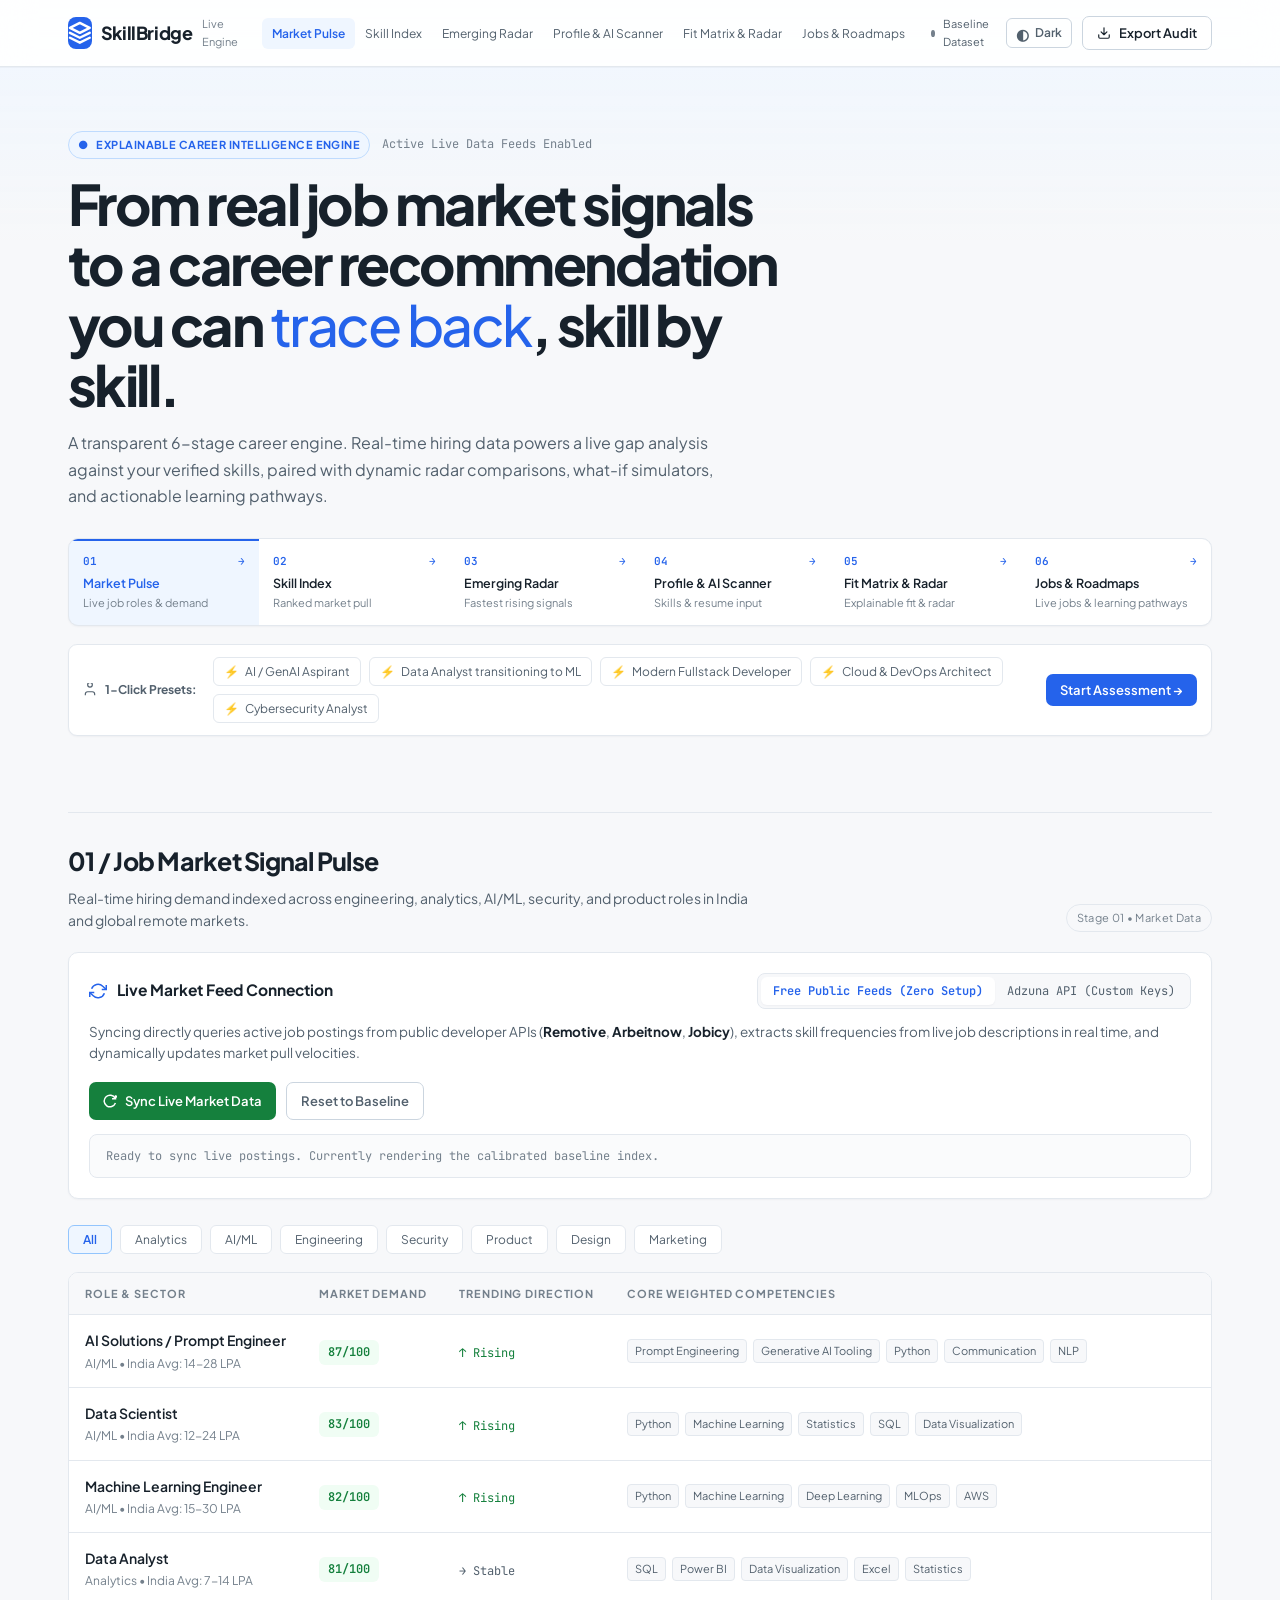
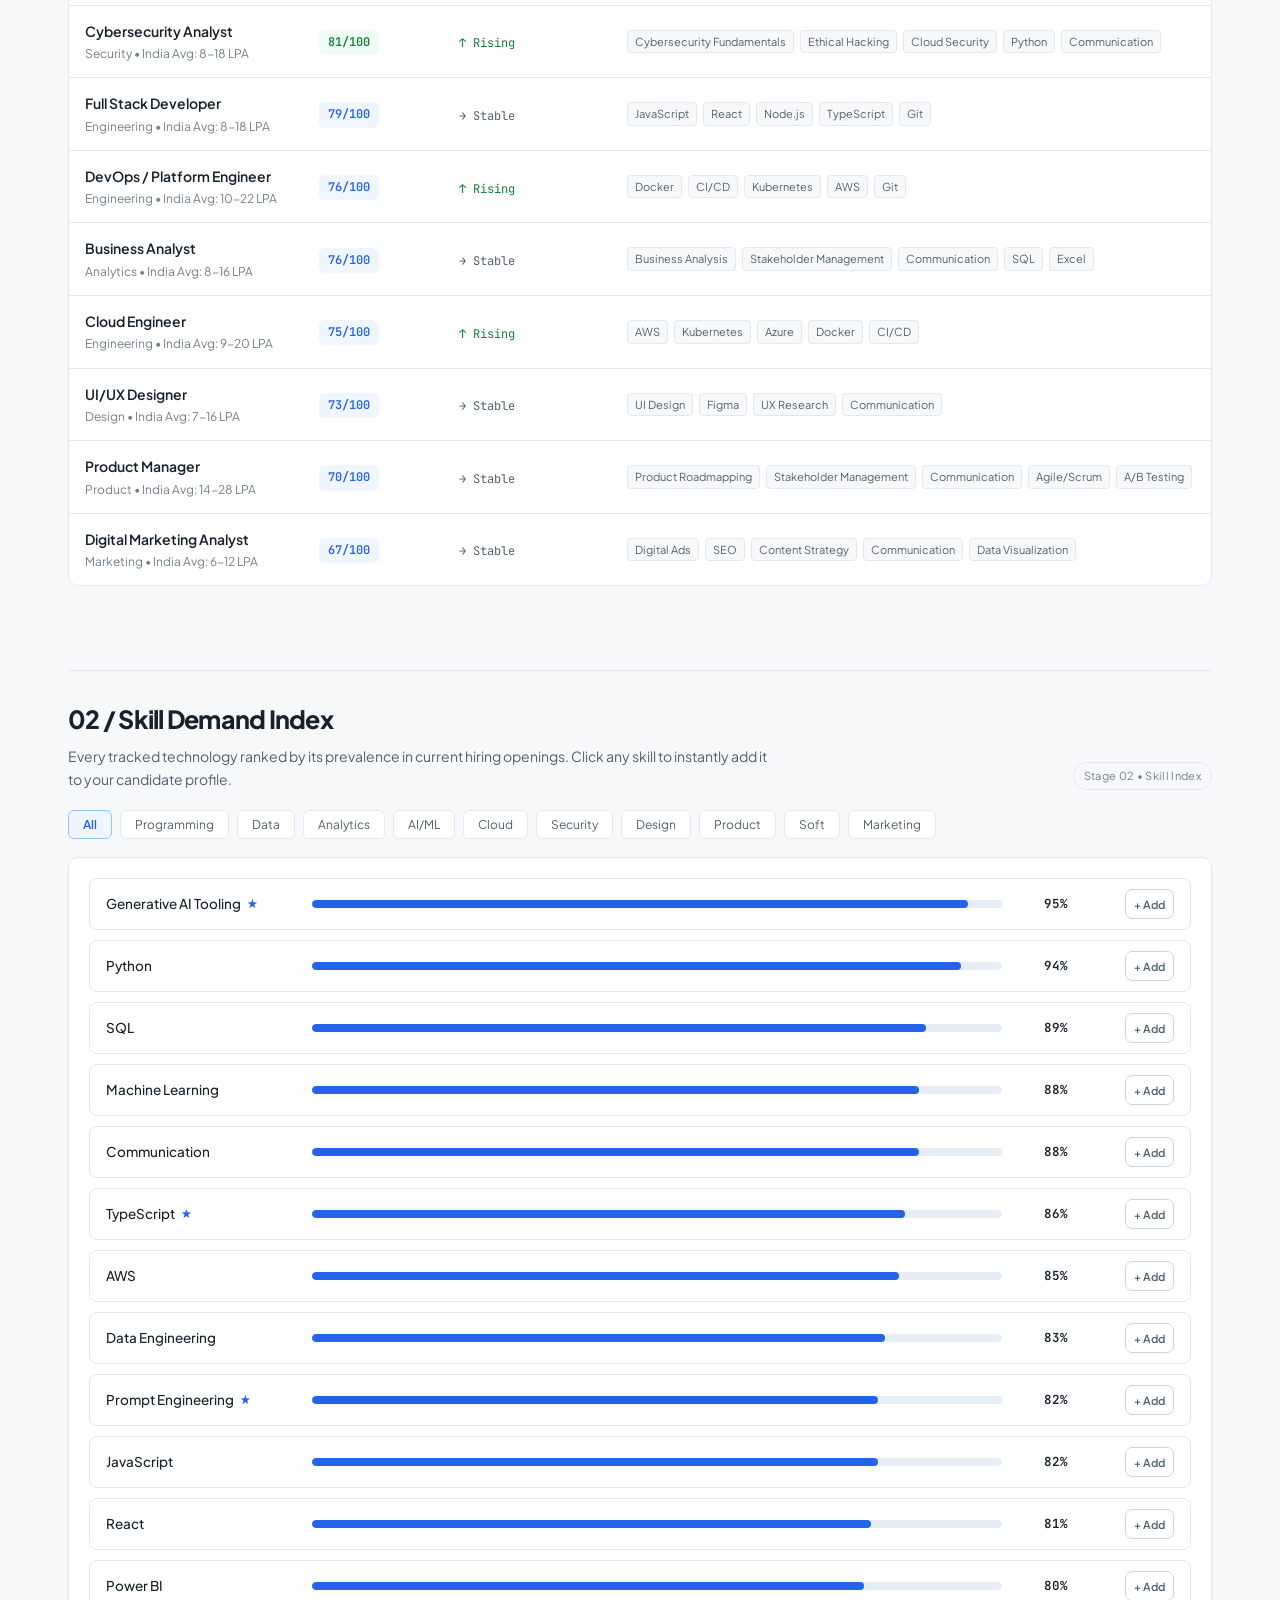
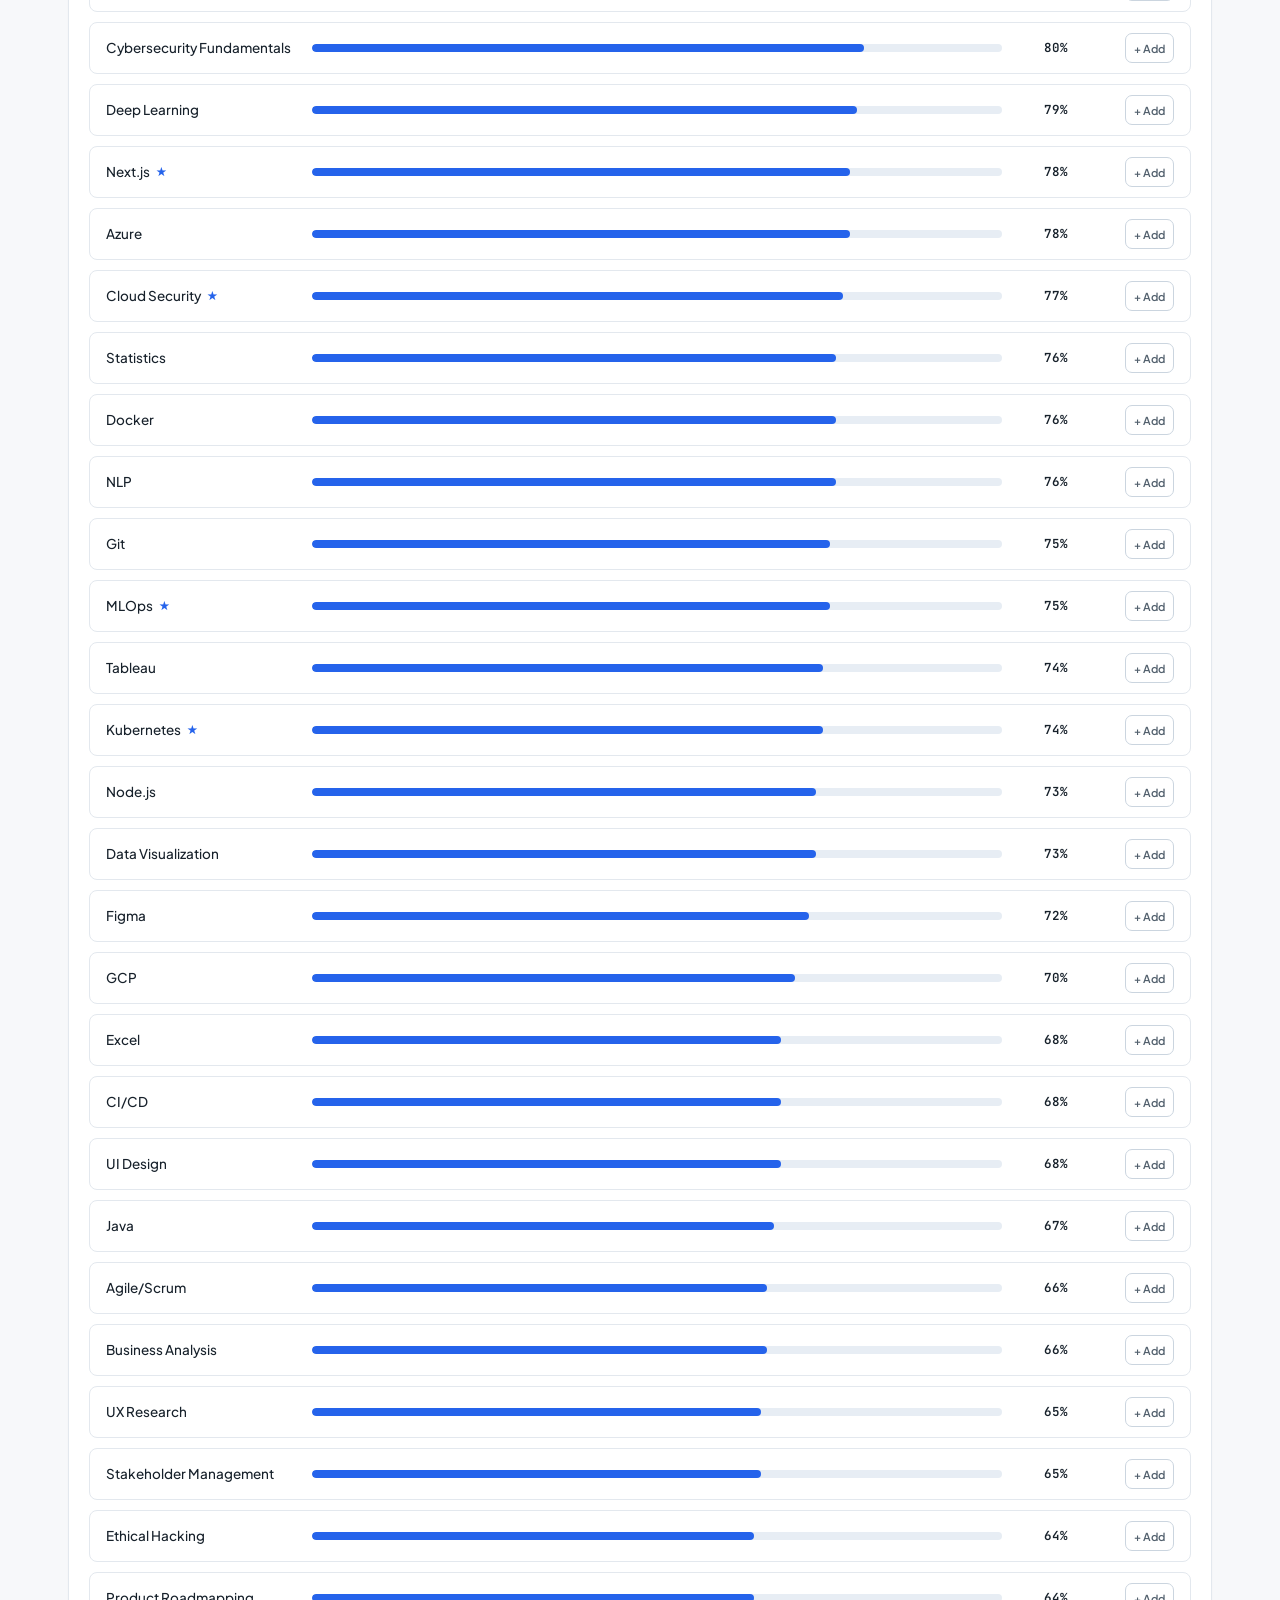
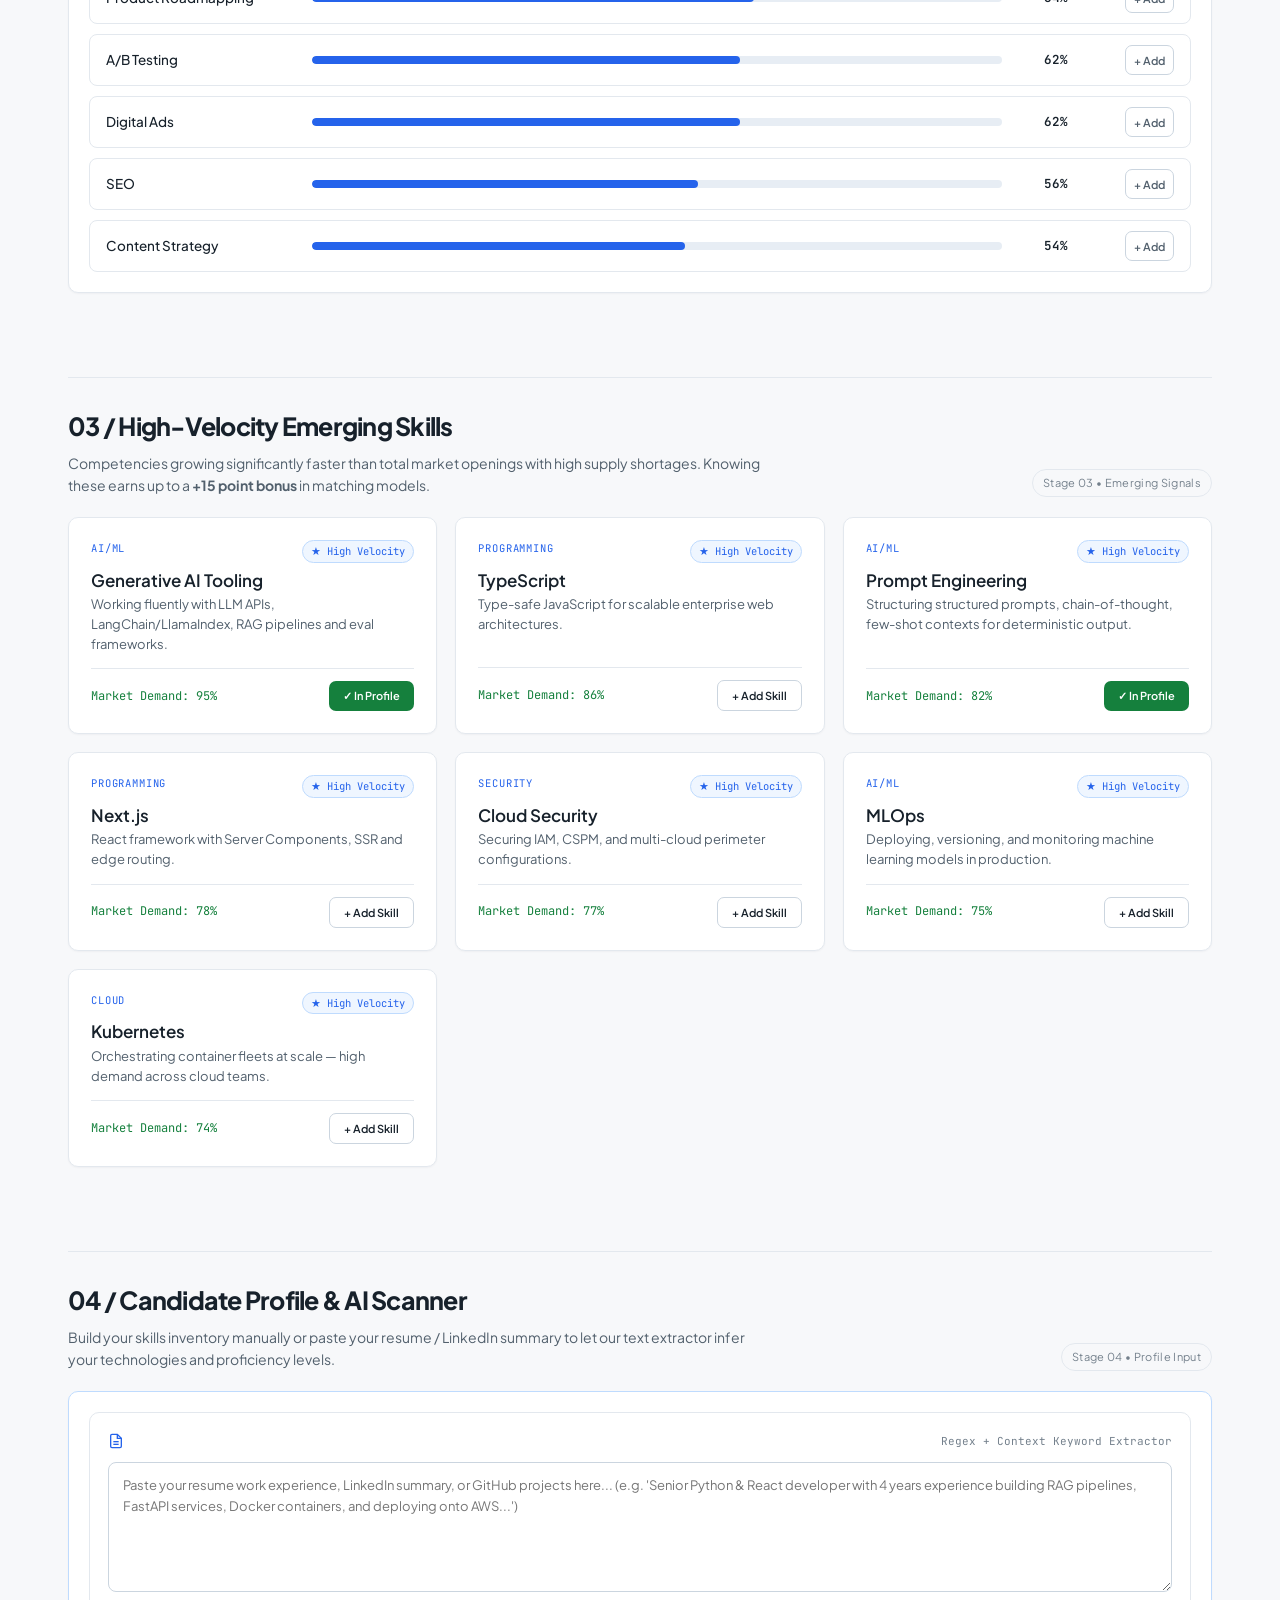
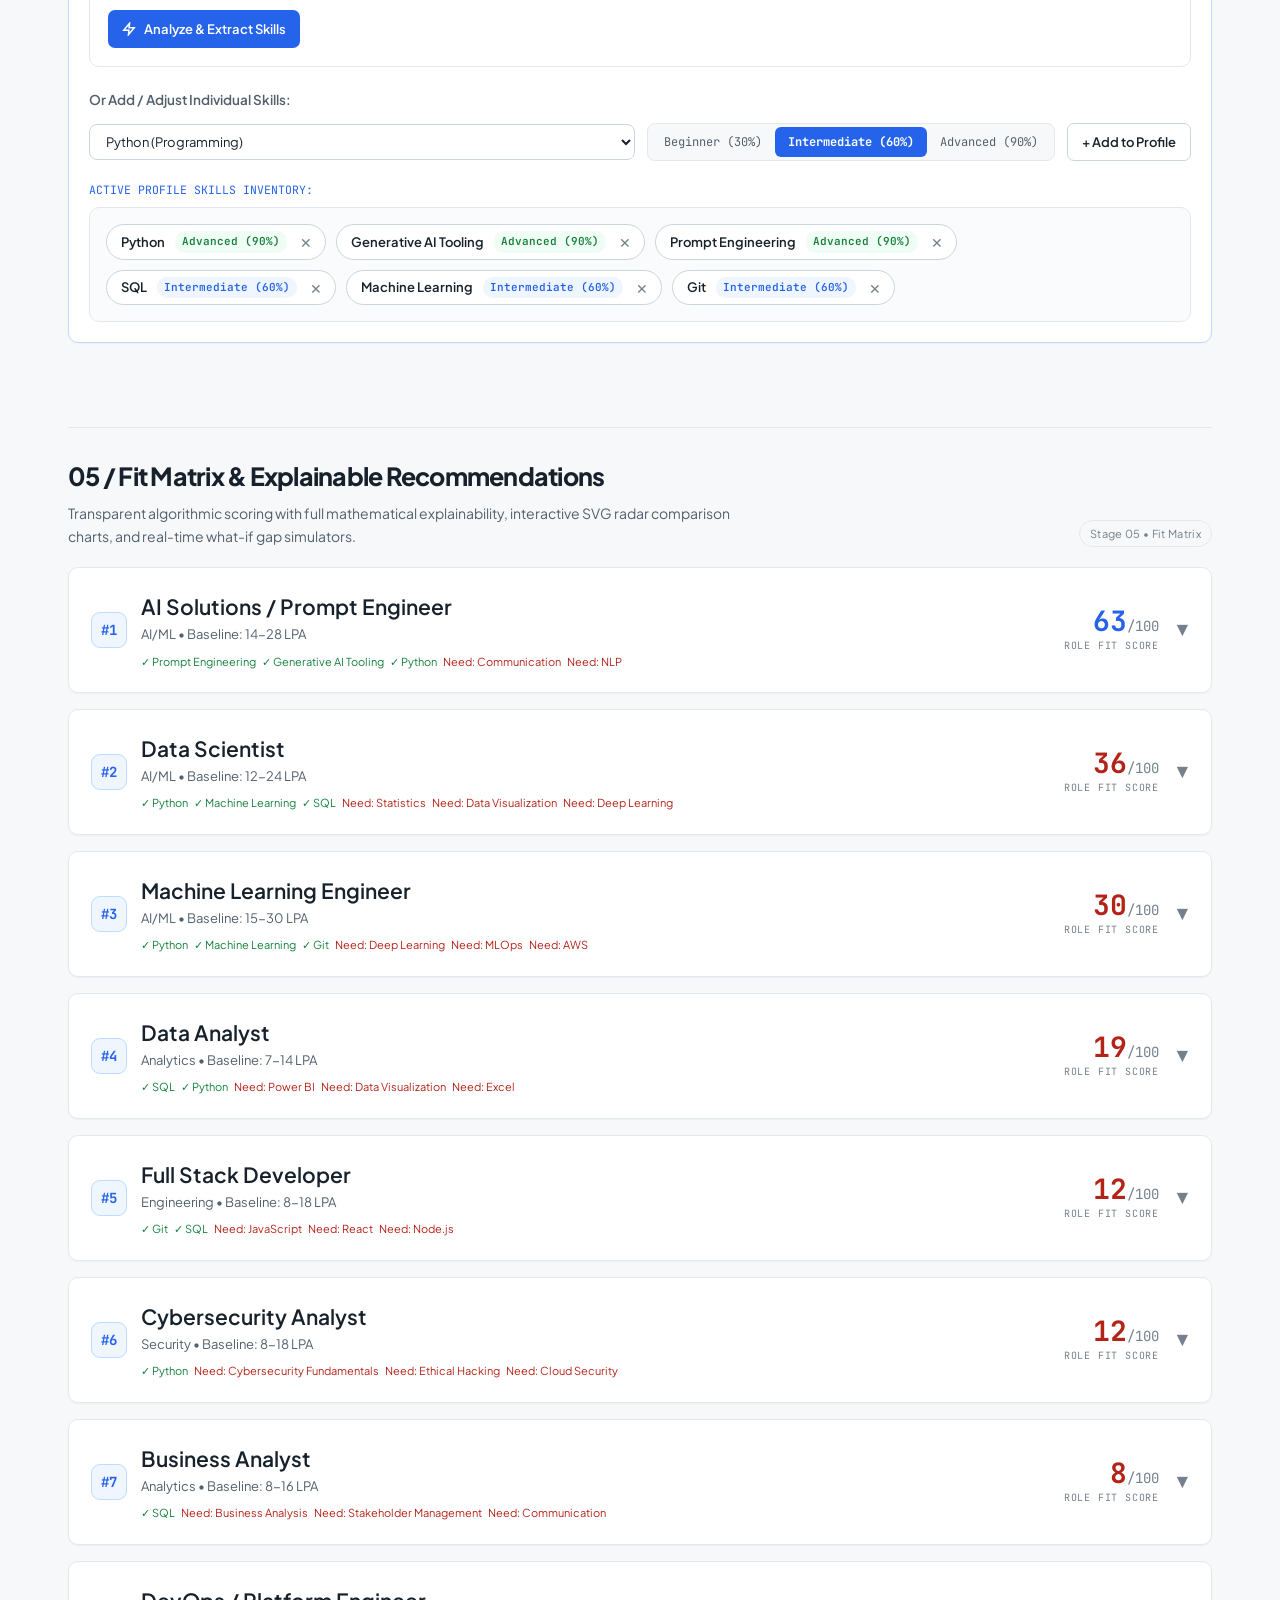
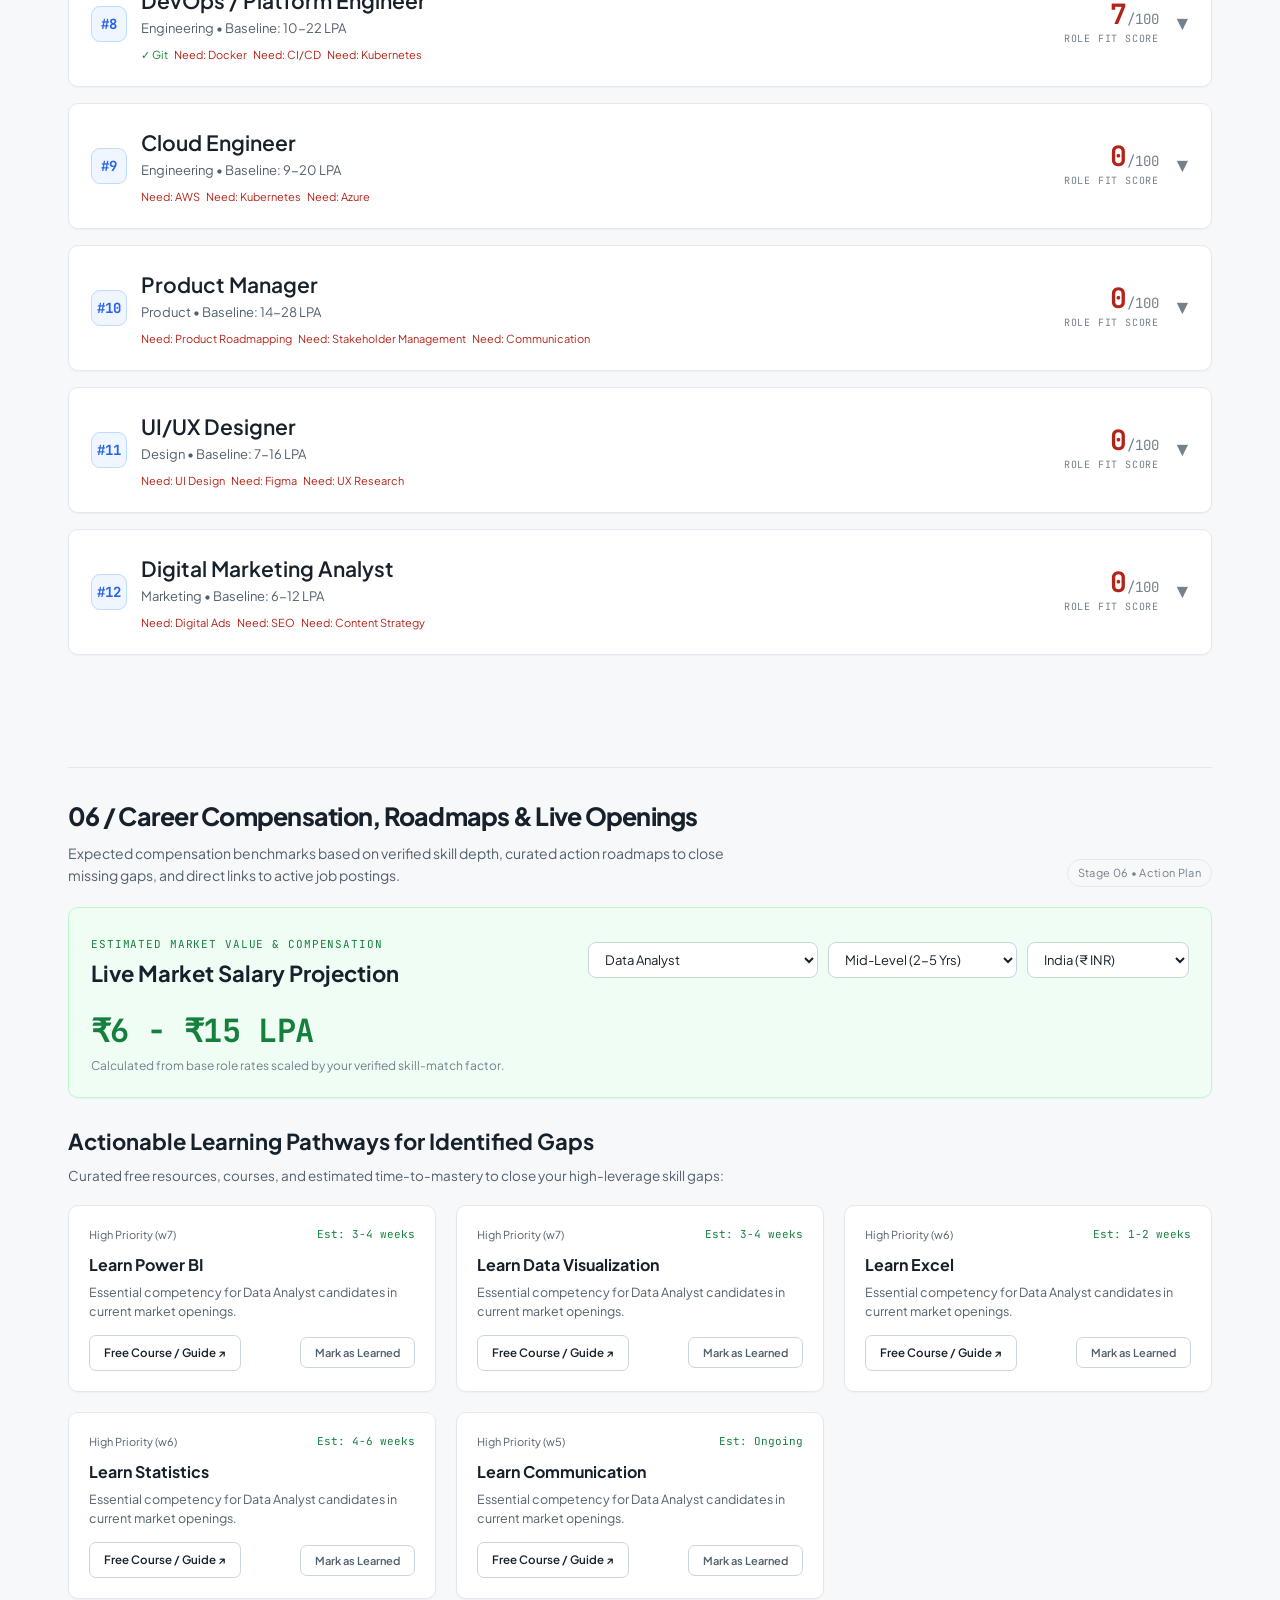
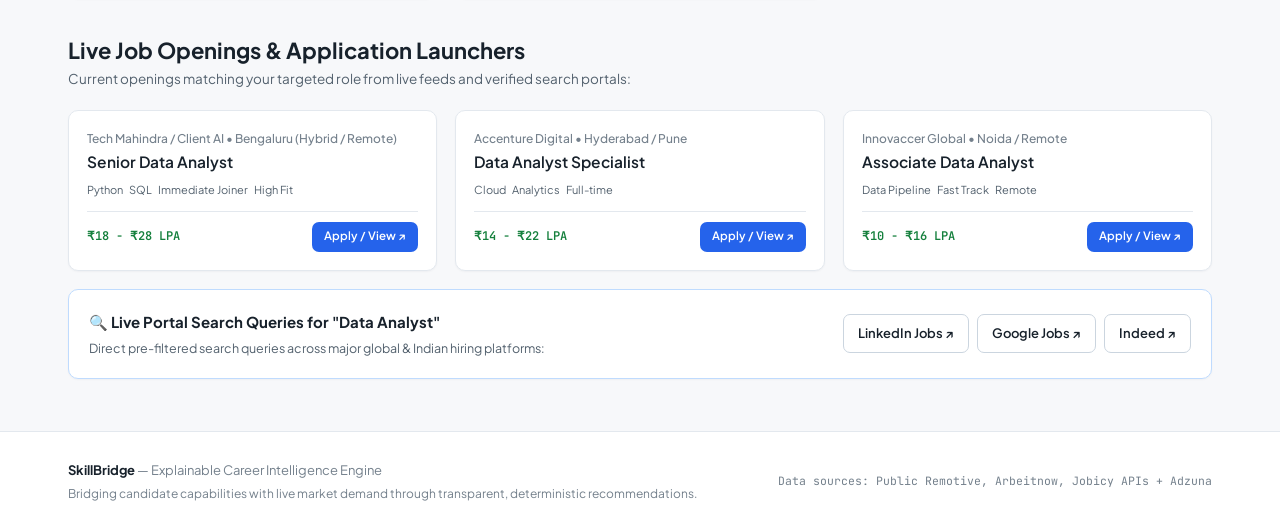
==== commit 0fd16eb8: "Refine UI and add dark mode" ====
--- a/index.html
+++ b/index.html
@@ -38,6 +38,10 @@
             <span class="live-dot" id="statusDot"></span>
             <span id="dataBadge" class="badge">Baseline Dataset</span>
           </div>
+          <button class="theme-toggle" id="themeToggle" type="button" aria-label="Switch to dark mode" aria-pressed="false">
+            <span class="theme-toggle-icon" aria-hidden="true">◐</span>
+            <span class="theme-toggle-label">Dark</span>
+          </button>
           <button class="btn btn-sm btn-secondary" id="exportBtn">
             <svg width="14" height="14" viewBox="0 0 24 24" fill="none" stroke="currentColor" stroke-width="2" stroke-linecap="round" stroke-linejoin="round">
               <path d="M21 15v4a2 2 0 0 1-2 2H5a2 2 0 0 1-2-2v-4M7 10l5 5 5-5M12 15V3"/>
--- a/style.css
+++ b/style.css
@@ -1695,3 +1695,245 @@
     font-size: 30px;
   }
 }
+
+/* Product UI refinement: an intentionally quiet interface that puts the data first. */
+:root {
+  --bg-base: #f7f8fa;
+  --bg-surface: #ffffff;
+  --bg-surface-elevated: #f3f5f7;
+  --bg-surface-glass: #ffffff;
+  --bg-surface-hover: #f7f9fc;
+  --border-gold: #d9e0e8;
+  --border-gold-subtle: #e8edf2;
+  --border-glass: #e3e8ee;
+  --border-glass-bright: #cbd5df;
+  --text-primary: #17212b;
+  --text-secondary: #52606d;
+  --text-muted: #74808c;
+  --text-inverse: #ffffff;
+  --accent-gold: #2563eb;
+  --accent-gold-dark: #1d4ed8;
+  --accent-gold-glow: rgba(37, 99, 235, .16);
+  --accent-gold-bg: #eff6ff;
+  --accent-emerald: #15803d;
+  --accent-emerald-glow: rgba(21, 128, 61, .14);
+  --accent-emerald-bg: #f0fdf4;
+  --accent-cyan: #0f766e;
+  --accent-cyan-bg: #f0fdfa;
+  --accent-indigo: #4f46e5;
+  --accent-indigo-bg: #eef2ff;
+  --accent-rose: #b42318;
+  --accent-rose-bg: #fff1f0;
+  --font-serif: "Plus Jakarta Sans", "Inter", -apple-system, BlinkMacSystemFont, "Segoe UI", sans-serif;
+  --shadow-sm: 0 1px 2px rgba(16, 24, 40, .04);
+  --shadow-md: 0 8px 18px rgba(16, 24, 40, .08);
+  --shadow-lg: 0 20px 40px rgba(16, 24, 40, .12);
+  --shadow-gold: 0 0 0 3px rgba(37, 99, 235, .10);
+  --shadow-emerald: 0 0 0 3px rgba(21, 128, 61, .10);
+}
+
+html { color-scheme: light; }
+body { background: var(--bg-base); background-image: none; color: var(--text-primary); }
+body::before { content: ""; position: fixed; inset: 0 0 auto; height: 240px; background: linear-gradient(180deg, #eff6ff 0%, rgba(247,248,250,0) 100%); pointer-events: none; z-index: -1; }
+.container { max-width: 1200px; padding-inline: 28px; }
+header.site-header { background: rgba(255,255,255,.9); border-color: var(--border-glass); box-shadow: 0 1px 0 rgba(16,24,40,.03); }
+.nav-wrapper { min-height: 66px; padding: 10px 0; gap: 16px; }
+.brand-logo { gap: 9px; }
+.brand-icon { width: 32px; height: 32px; border-radius: 8px; background: #2563eb; color: white; box-shadow: none; }
+.brand-text { font-family: var(--font-sans); font-size: 18px; font-weight: 750; color: var(--text-primary); background: none; -webkit-text-fill-color: currentColor; }
+.brand-badge { color: var(--text-muted); background: transparent; border: 0; padding: 0; font-family: var(--font-sans); font-size: 11px; letter-spacing: 0; text-transform: none; }
+nav.stage-nav { padding: 0; border: 0; border-radius: 0; background: transparent; gap: 0; }
+.nav-tab { border-radius: 6px; font-family: var(--font-sans); font-size: 12px; padding: 7px 9px; }
+.nav-tab .tab-num { display: none; }
+.nav-tab.active { color: var(--accent-gold); background: var(--accent-gold-bg); border-color: transparent; box-shadow: none; }
+.live-pulse-pill { padding: 0; border: 0; background: transparent; font-family: var(--font-sans); }
+.live-dot { width: 7px; height: 7px; }
+.live-dot.active::after { display: none; }
+.badge { background: transparent; border: 0; padding: 0; font-family: var(--font-sans); }
+
+.btn { min-height: 38px; border-radius: 7px; padding: 8px 14px; box-shadow: none; font-size: 13px; }
+.btn-primary { background: var(--accent-gold); color: white; }
+.btn-primary:hover { background: var(--accent-gold-dark); transform: none; box-shadow: none; }
+.btn-emerald { background: var(--accent-emerald); color: white; }
+.btn-emerald:hover { background: #166534; transform: none; box-shadow: none; }
+.btn-secondary { background: white; color: var(--text-primary); border-color: var(--border-glass-bright); }
+.btn-secondary:hover, .btn-ghost:hover { color: var(--accent-gold); border-color: #93c5fd; background: var(--accent-gold-bg); }
+.btn-ghost { background: transparent; border-color: var(--border-glass-bright); }
+.btn-sm { min-height: 30px; }
+button:focus-visible, a:focus-visible, select:focus-visible, textarea:focus-visible, input:focus-visible { outline: 3px solid rgba(37,99,235,.25); outline-offset: 2px; }
+
+.hero-section { padding: 64px 0 24px; }
+.hero-badge-row { margin-bottom: 14px; }
+.hero-pill { padding: 4px 9px; color: var(--accent-gold); background: var(--accent-gold-bg); border-color: #bfdbfe; font-family: var(--font-sans); font-size: 11px; font-weight: 700; letter-spacing: .04em; }
+.hero-headline { max-width: 730px; color: var(--text-primary); font-family: var(--font-sans); font-size: clamp(36px, 4.4vw, 56px); font-weight: 750; line-height: 1.08; letter-spacing: -.045em; margin-bottom: 16px; }
+.hero-headline em { color: var(--accent-gold); text-shadow: none; font-style: normal; }
+.hero-desc { max-width: 650px; color: var(--text-secondary); font-size: 16px; line-height: 1.65; margin-bottom: 28px; }
+.pipeline-track { gap: 0; border: 1px solid var(--border-glass); border-radius: 10px; box-shadow: var(--shadow-sm); margin-bottom: 18px; background: var(--border-glass); }
+.pipeline-node { background: white; padding: 14px; }
+.pipeline-node:hover { background: #fafcff; }
+.pipeline-node.active { background: var(--accent-gold-bg); }
+.pipeline-node.active::before { height: 2px; background: var(--accent-gold); box-shadow: none; }
+.node-num, .pipeline-node.active .node-title { color: var(--accent-gold); }
+.node-title { color: var(--text-primary); }
+.node-desc { color: var(--text-muted); }
+.persona-bar { padding: 12px 14px; border-radius: 9px; background: white; box-shadow: var(--shadow-sm); margin-bottom: 20px; }
+.persona-label { font-family: var(--font-sans); font-size: 12px; font-weight: 700; color: var(--text-secondary); letter-spacing: 0; text-transform: none; }
+.persona-chip { background: white; border-radius: 6px; padding: 6px 10px; color: var(--text-secondary); }
+.persona-chip:hover { transform: none; border-color: #93c5fd; background: var(--accent-gold-bg); color: var(--accent-gold); }
+.persona-chip.active { background: var(--accent-gold-bg); color: var(--accent-gold); border-color: #93c5fd; }
+
+.stage-section { padding: 32px 0 52px; }
+.section-head { border-top: 1px solid var(--border-glass); padding-top: 28px; margin-bottom: 20px; }
+.section-title-wrap h2 { color: var(--text-primary); font-family: var(--font-sans); font-size: 25px; font-weight: 750; letter-spacing: -.03em; }
+.section-subtitle { color: var(--text-secondary); }
+.stage-tag-badge { color: var(--text-muted); background: transparent; border-color: var(--border-glass); font-family: var(--font-sans); letter-spacing: .03em; text-transform: none; }
+.card, .live-sync-card, .salary-estimator-card, .emerge-card-pro, .reco-card-pro, .job-card { background: white; backdrop-filter: none; border-color: var(--border-glass); border-radius: 10px; box-shadow: var(--shadow-sm); }
+.card { padding: 20px; }
+.card:hover, .emerge-card-pro:hover, .reco-card-pro:hover, .job-card:hover { border-color: var(--border-glass-bright); transform: none; box-shadow: var(--shadow-md); }
+.card-gold, .reco-card-pro.expanded { background: white; border-color: #bfdbfe; box-shadow: var(--shadow-sm); }
+.card-gold:hover { border-color: #93c5fd; box-shadow: var(--shadow-md); }
+.live-sync-card { padding: 20px; }
+.live-sync-card::before { display: none; }
+.sync-title, .emerge-title, .reco-title-text, .job-title, .modal-title { color: var(--text-primary); }
+.sync-source-tabs, .level-toggle-group { background: #f7f8fa; border-color: var(--border-glass); }
+.sync-source-tab.active { color: var(--accent-gold); background: white; box-shadow: var(--shadow-sm); }
+.sync-input, .sync-select, .resume-textarea { background: white; border-color: var(--border-glass-bright); color: var(--text-primary); }
+.sync-input:focus, .resume-textarea:focus { border-color: var(--accent-gold); }
+.sync-log-box, .chips-container, .why-box, .radar-chart-wrap, .report-preview-box { background: #fafbfc; border-color: var(--border-glass); }
+.filter-chip { background: white; border-radius: 6px; font-family: var(--font-sans); }
+.filter-chip.active, .profile-tool-tab.active { background: var(--accent-gold-bg); border-color: #93c5fd; color: var(--accent-gold); }
+.table-responsive { background: white; border-color: var(--border-glass); }
+.modern-table th { background: #f7f8fa; color: var(--text-muted); font-family: var(--font-sans); }
+.modern-table tr:hover td { background: #fafcff; }
+.score-med { background: var(--accent-gold-bg); color: var(--accent-gold); }
+.skill-tag { background: #f7f8fa; border-color: var(--border-glass); }
+.skill-bar-item { background: white; border-color: var(--border-glass); }
+.skill-bar-item:hover { background: #fafcff; border-color: #bfdbfe; }
+.skill-bar-track { background: #e7edf4; }
+.skill-bar-fill { background: var(--accent-gold); }
+.emerge-card-pro:hover { border-color: #93c5fd; }
+.emerge-cat { color: var(--accent-gold); }
+.emerge-badge { color: var(--accent-gold); background: var(--accent-gold-bg); border-color: #bfdbfe; }
+.level-toggle-btn.active { background: var(--accent-gold); color: white; }
+.profile-chip-item { background: white; border-color: var(--border-glass-bright); }
+.profile-chip-item:hover { border-color: #93c5fd; }
+.reco-rank-badge { color: var(--accent-gold); border-color: #bfdbfe; background: var(--accent-gold-bg); }
+.reco-card-pro.expanded { box-shadow: var(--shadow-md); }
+.what-if-panel { background: #f7f8fa; border-color: var(--border-glass); }
+.salary-estimator-card { background: #f0fdf4; border-color: #bbf7d0; }
+.salary-big-num { color: var(--accent-emerald); }
+.modal-overlay { background: rgba(15,23,42,.36); backdrop-filter: blur(3px); }
+.modal-window { background: white; border-color: var(--border-glass); border-radius: 10px; }
+footer.site-footer { background: white; border-color: var(--border-glass); }
+
+@media (max-width: 1024px) { .brand-badge, .live-pulse-pill { display: none; } }
+@media (max-width: 768px) {
+  .container { padding-inline: 18px; }
+  .hero-section { padding-top: 38px; }
+  .hero-headline { font-size: 36px; }
+  .nav-actions { width: 100%; justify-content: flex-end; }
+  .section-head { padding-top: 22px; }
+}
+
+/* Theme switcher and dark-mode token layer */
+.theme-toggle {
+  min-height: 30px;
+  display: inline-flex;
+  align-items: center;
+  gap: 6px;
+  padding: 5px 9px;
+  background: transparent;
+  border: 1px solid var(--border-glass-bright);
+  border-radius: 6px;
+  color: var(--text-secondary);
+  cursor: pointer;
+  font: 600 12px/1 var(--font-sans);
+}
+.theme-toggle:hover { color: var(--accent-gold); border-color: #93c5fd; background: var(--accent-gold-bg); }
+.theme-toggle-icon { font-size: 15px; line-height: 1; }
+
+body[data-theme="dark"] {
+  --bg-base: #10151d;
+  --bg-surface: #171e28;
+  --bg-surface-elevated: #202936;
+  --bg-surface-glass: #171e28;
+  --bg-surface-hover: #202a37;
+  --border-gold: #344254;
+  --border-gold-subtle: #293747;
+  --border-glass: #2a3747;
+  --border-glass-bright: #41536a;
+  --text-primary: #eef3f8;
+  --text-secondary: #b6c2cf;
+  --text-muted: #8493a3;
+  --text-inverse: #10151d;
+  --accent-gold: #73a7ff;
+  --accent-gold-dark: #4f8df9;
+  --accent-gold-bg: #172b4b;
+  --accent-gold-glow: rgba(115, 167, 255, .16);
+  --accent-emerald: #54c786;
+  --accent-emerald-bg: #123525;
+  --accent-emerald-glow: rgba(84, 199, 134, .14);
+  --accent-cyan: #61d5ca;
+  --accent-cyan-bg: #113638;
+  --accent-indigo: #a7a4ff;
+  --accent-indigo-bg: #25244a;
+  --accent-rose: #ff9c96;
+  --accent-rose-bg: #4a2024;
+  --shadow-sm: 0 1px 2px rgba(0, 0, 0, .24);
+  --shadow-md: 0 8px 18px rgba(0, 0, 0, .28);
+  color-scheme: dark;
+}
+body[data-theme="dark"]::before { background: linear-gradient(180deg, #142641 0%, rgba(16,21,29,0) 100%); }
+body[data-theme="dark"] header.site-header { background: rgba(16,21,29,.88); }
+body[data-theme="dark"] .brand-icon { background: var(--accent-gold); color: #0b1220; }
+body[data-theme="dark"] .pipeline-node,
+body[data-theme="dark"] .persona-bar,
+body[data-theme="dark"] .persona-chip,
+body[data-theme="dark"] .card,
+body[data-theme="dark"] .live-sync-card,
+body[data-theme="dark"] .salary-estimator-card,
+body[data-theme="dark"] .emerge-card-pro,
+body[data-theme="dark"] .reco-card-pro,
+body[data-theme="dark"] .job-card,
+body[data-theme="dark"] .modal-window,
+body[data-theme="dark"] footer.site-footer,
+body[data-theme="dark"] .table-responsive,
+body[data-theme="dark"] .btn-secondary { background: var(--bg-surface); }
+body[data-theme="dark"] .pipeline-node:hover,
+body[data-theme="dark"] .modern-table tr:hover td,
+body[data-theme="dark"] .skill-bar-item:hover { background: var(--bg-surface-hover); }
+body[data-theme="dark"] .pipeline-node.active,
+body[data-theme="dark"] .filter-chip.active,
+body[data-theme="dark"] .profile-tool-tab.active,
+body[data-theme="dark"] .persona-chip.active { background: var(--accent-gold-bg); }
+body[data-theme="dark"] .sync-source-tabs,
+body[data-theme="dark"] .level-toggle-group,
+body[data-theme="dark"] .modern-table th,
+body[data-theme="dark"] .what-if-panel,
+body[data-theme="dark"] .skill-tag { background: var(--bg-surface-elevated); }
+body[data-theme="dark"] .sync-source-tab.active,
+body[data-theme="dark"] .sync-input,
+body[data-theme="dark"] .sync-select,
+body[data-theme="dark"] .resume-textarea,
+body[data-theme="dark"] .filter-chip,
+body[data-theme="dark"] .skill-bar-item,
+body[data-theme="dark"] .profile-chip-item { background: var(--bg-surface); }
+body[data-theme="dark"] .sync-log-box,
+body[data-theme="dark"] .chips-container,
+body[data-theme="dark"] .why-box,
+body[data-theme="dark"] .radar-chart-wrap,
+body[data-theme="dark"] .report-preview-box { background: #111821; }
+body[data-theme="dark"] .skill-bar-track { background: #2b394a; }
+body[data-theme="dark"] .salary-estimator-card { background: #123525; border-color: #286941; }
+body[data-theme="dark"] .btn-secondary { color: var(--text-primary); }
+body[data-theme="dark"] .btn-primary { color: #0b1220; }
+
+@media (max-width: 1024px) { .theme-toggle-label { display: none; } }
+
+/* Inline legacy colors in the action-plan markup must follow the active theme. */
+#stage-roadmaps h3[style],
+#stage-roadmaps h4[style] { color: var(--text-primary) !important; }
+#stage-roadmaps p[style] { color: var(--text-secondary) !important; }
+#stage-roadmaps [style*="color:#fff"],
+#stage-roadmaps [style*="color: #fff"] { color: var(--text-primary) !important; }
+#stage-roadmaps .salary-estimator-card h3[style] { color: var(--text-primary) !important; }
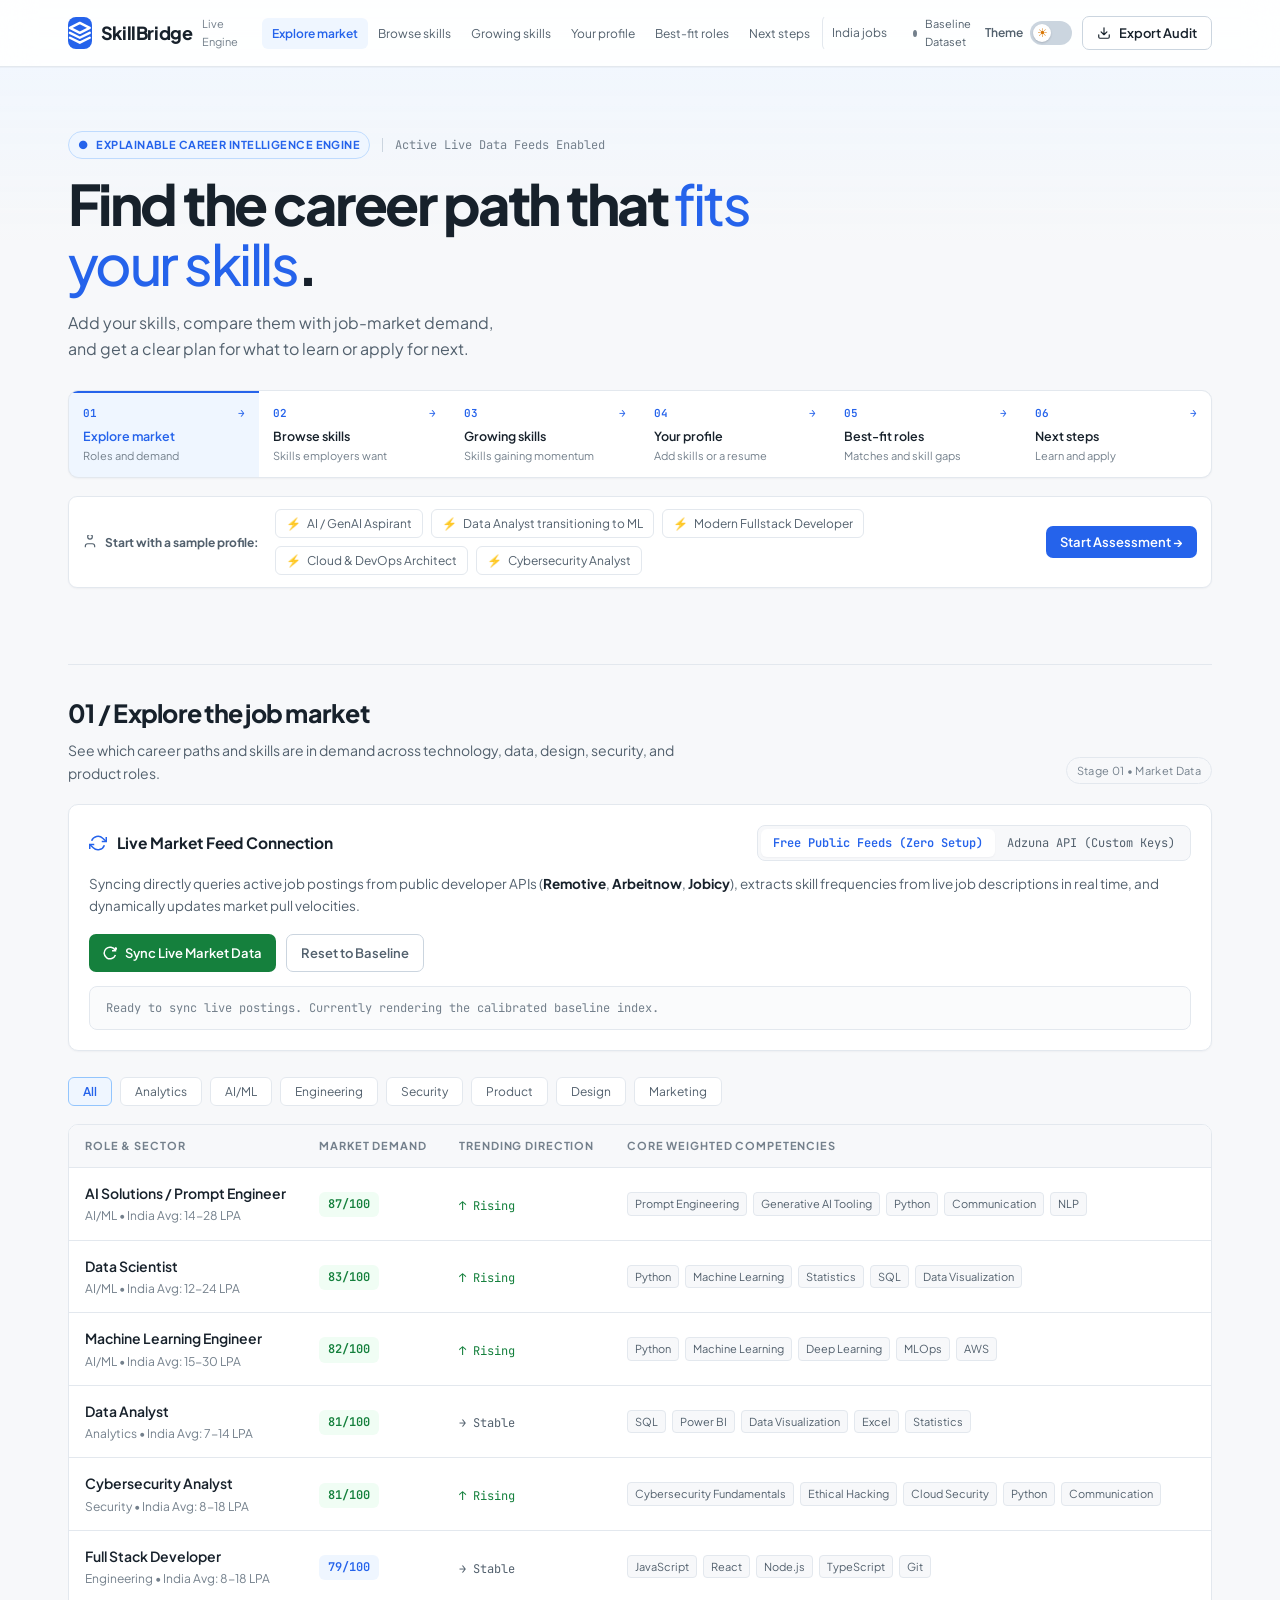
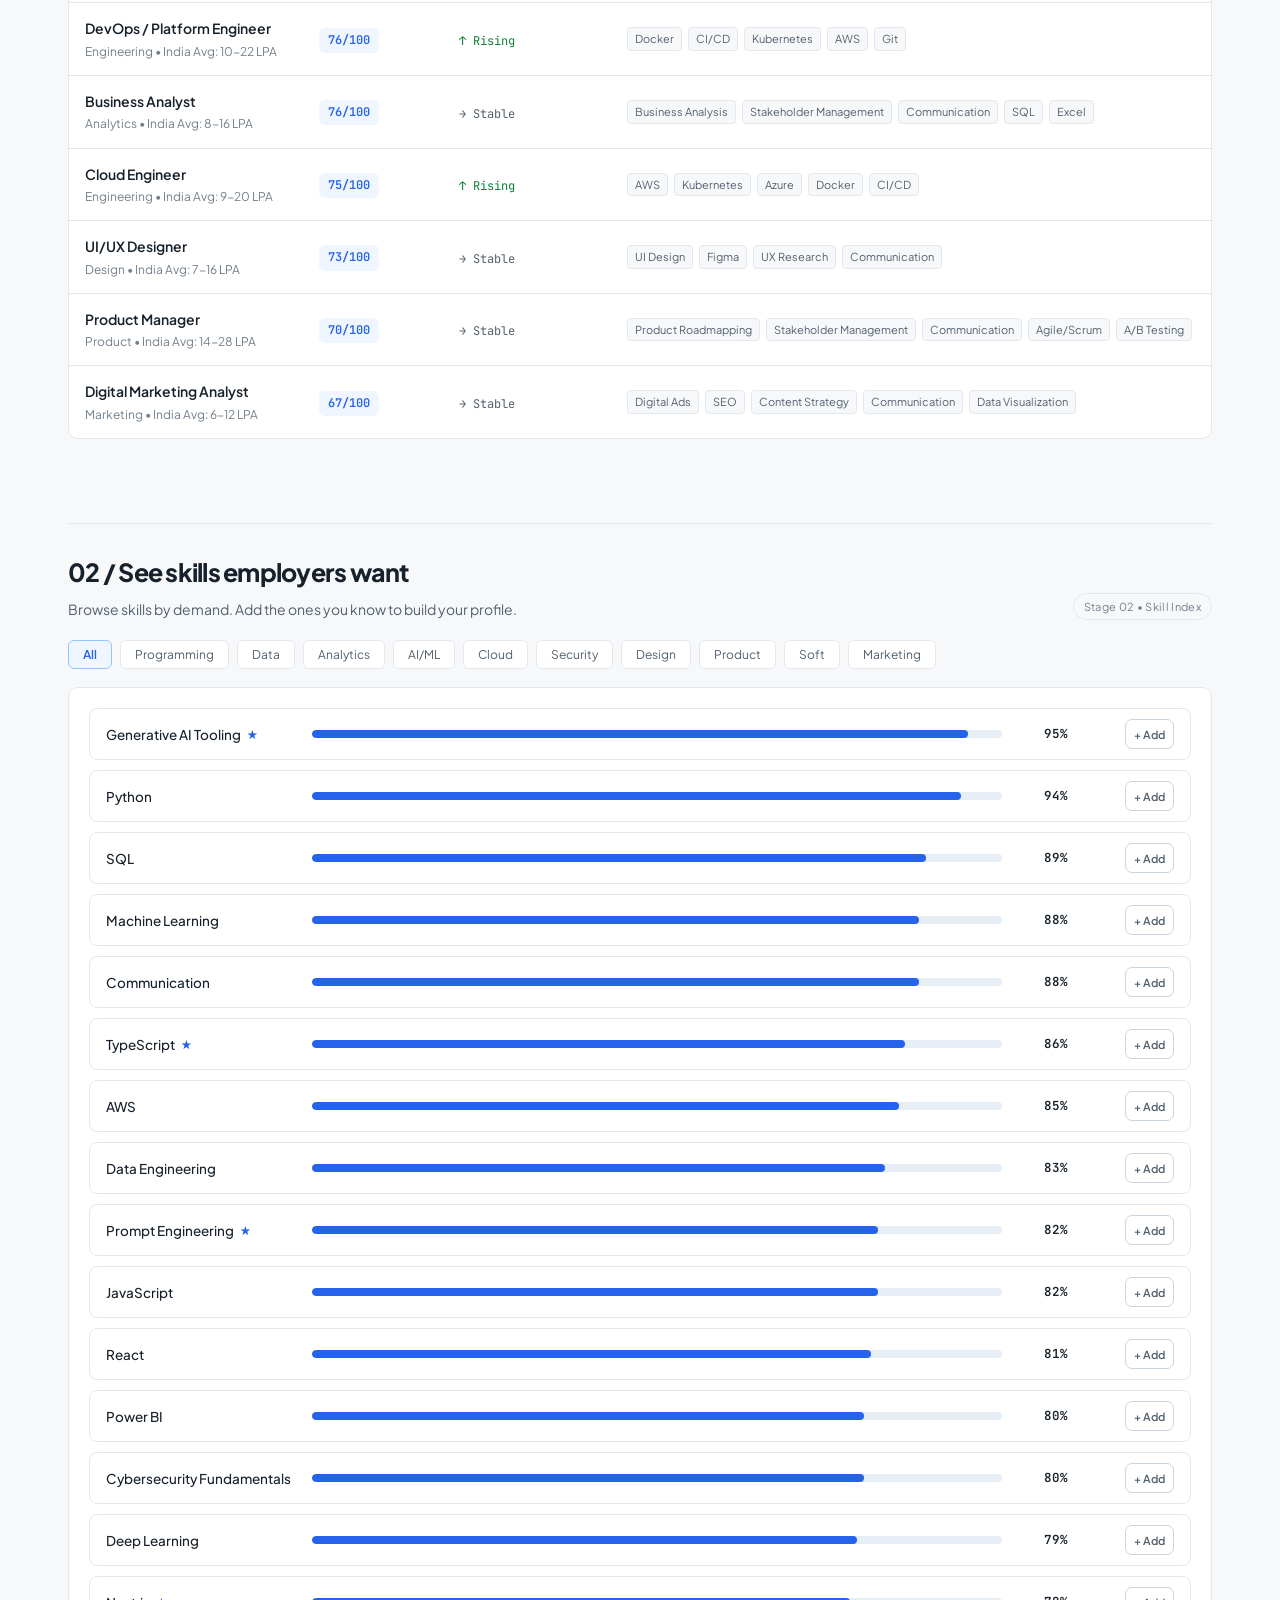
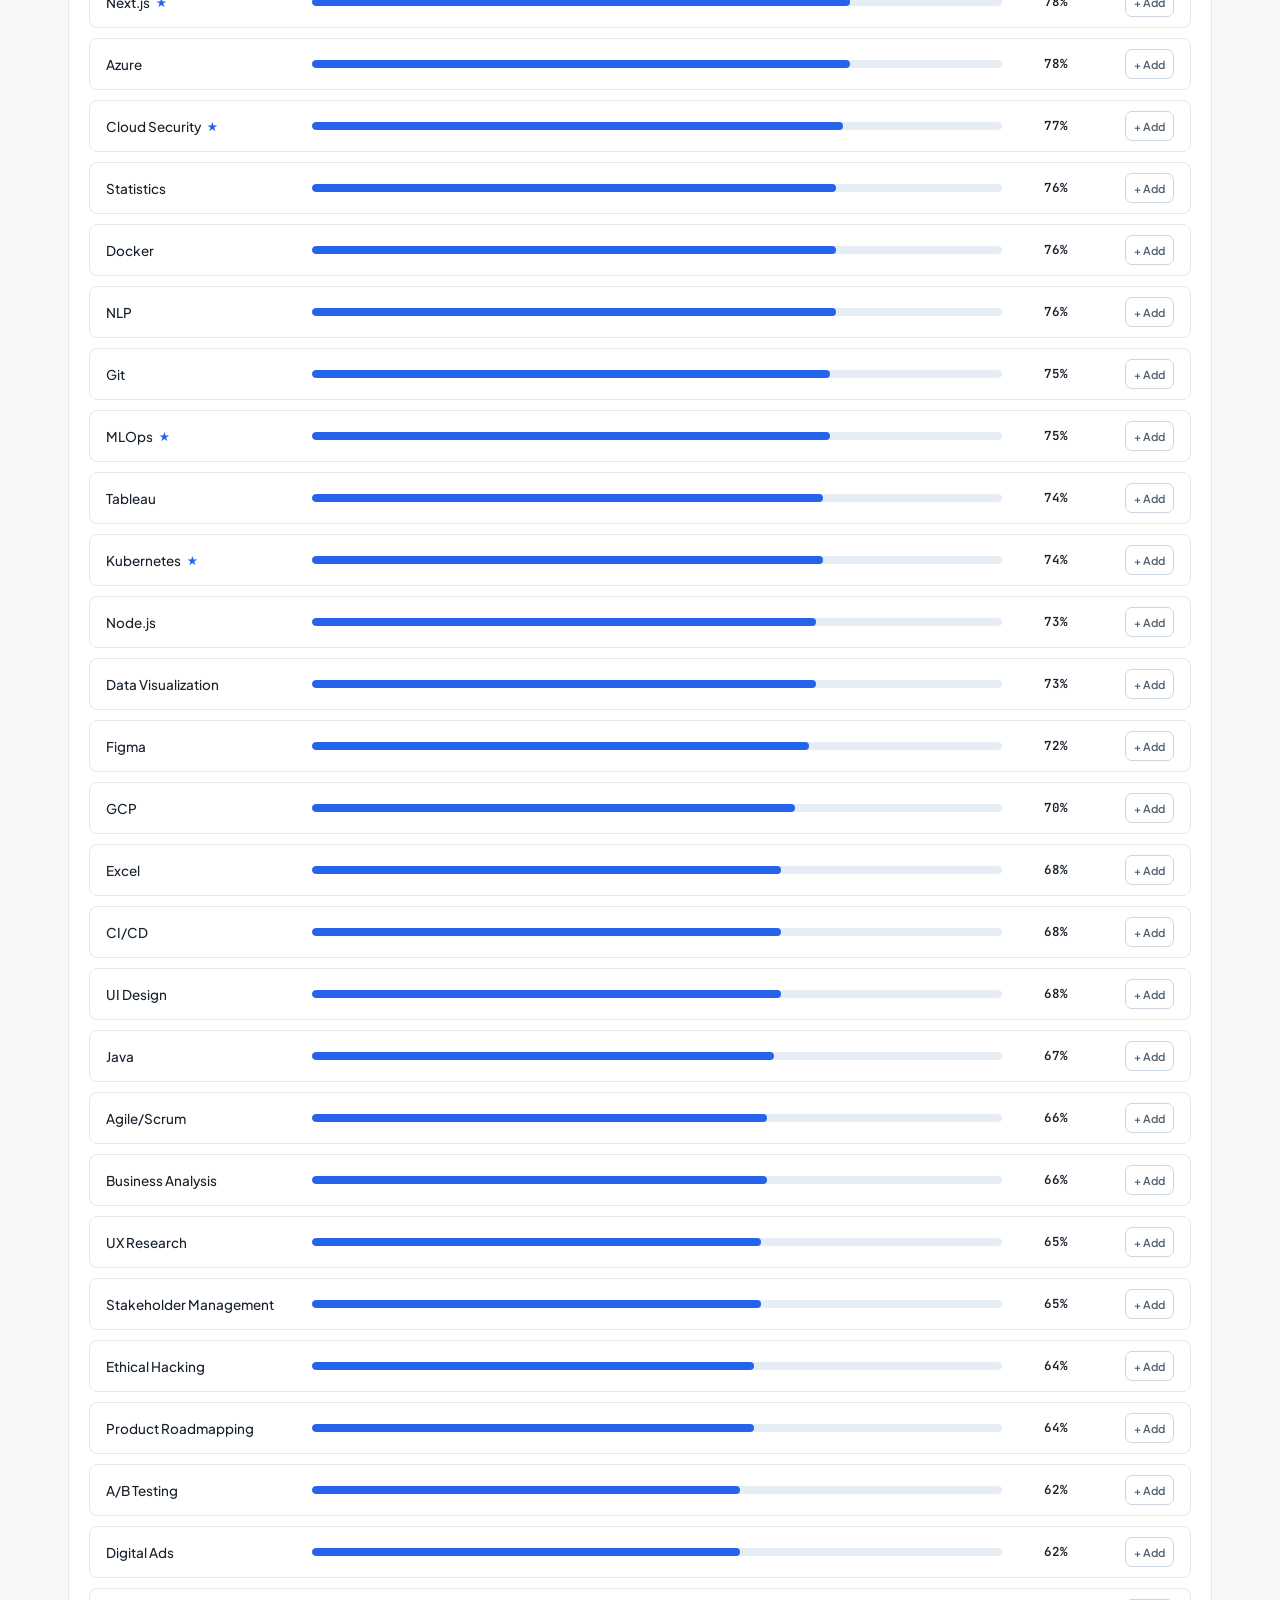
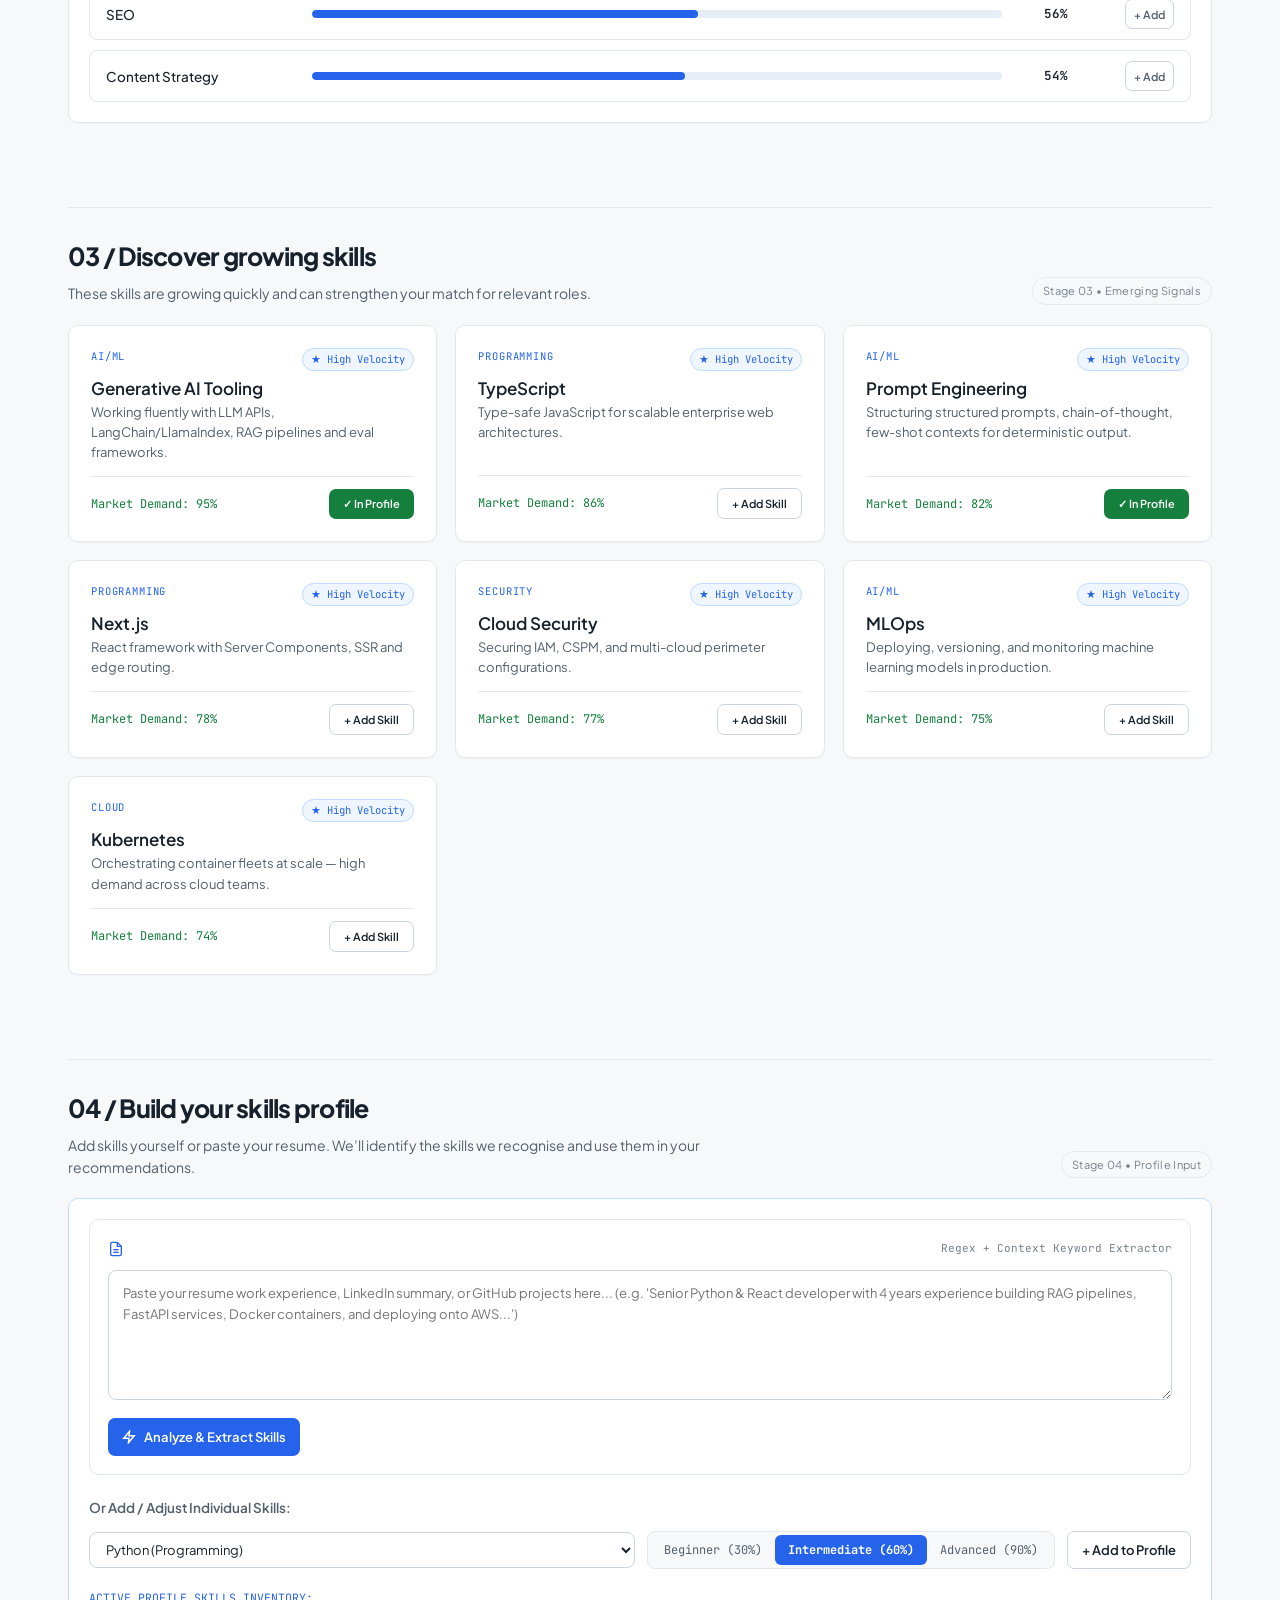
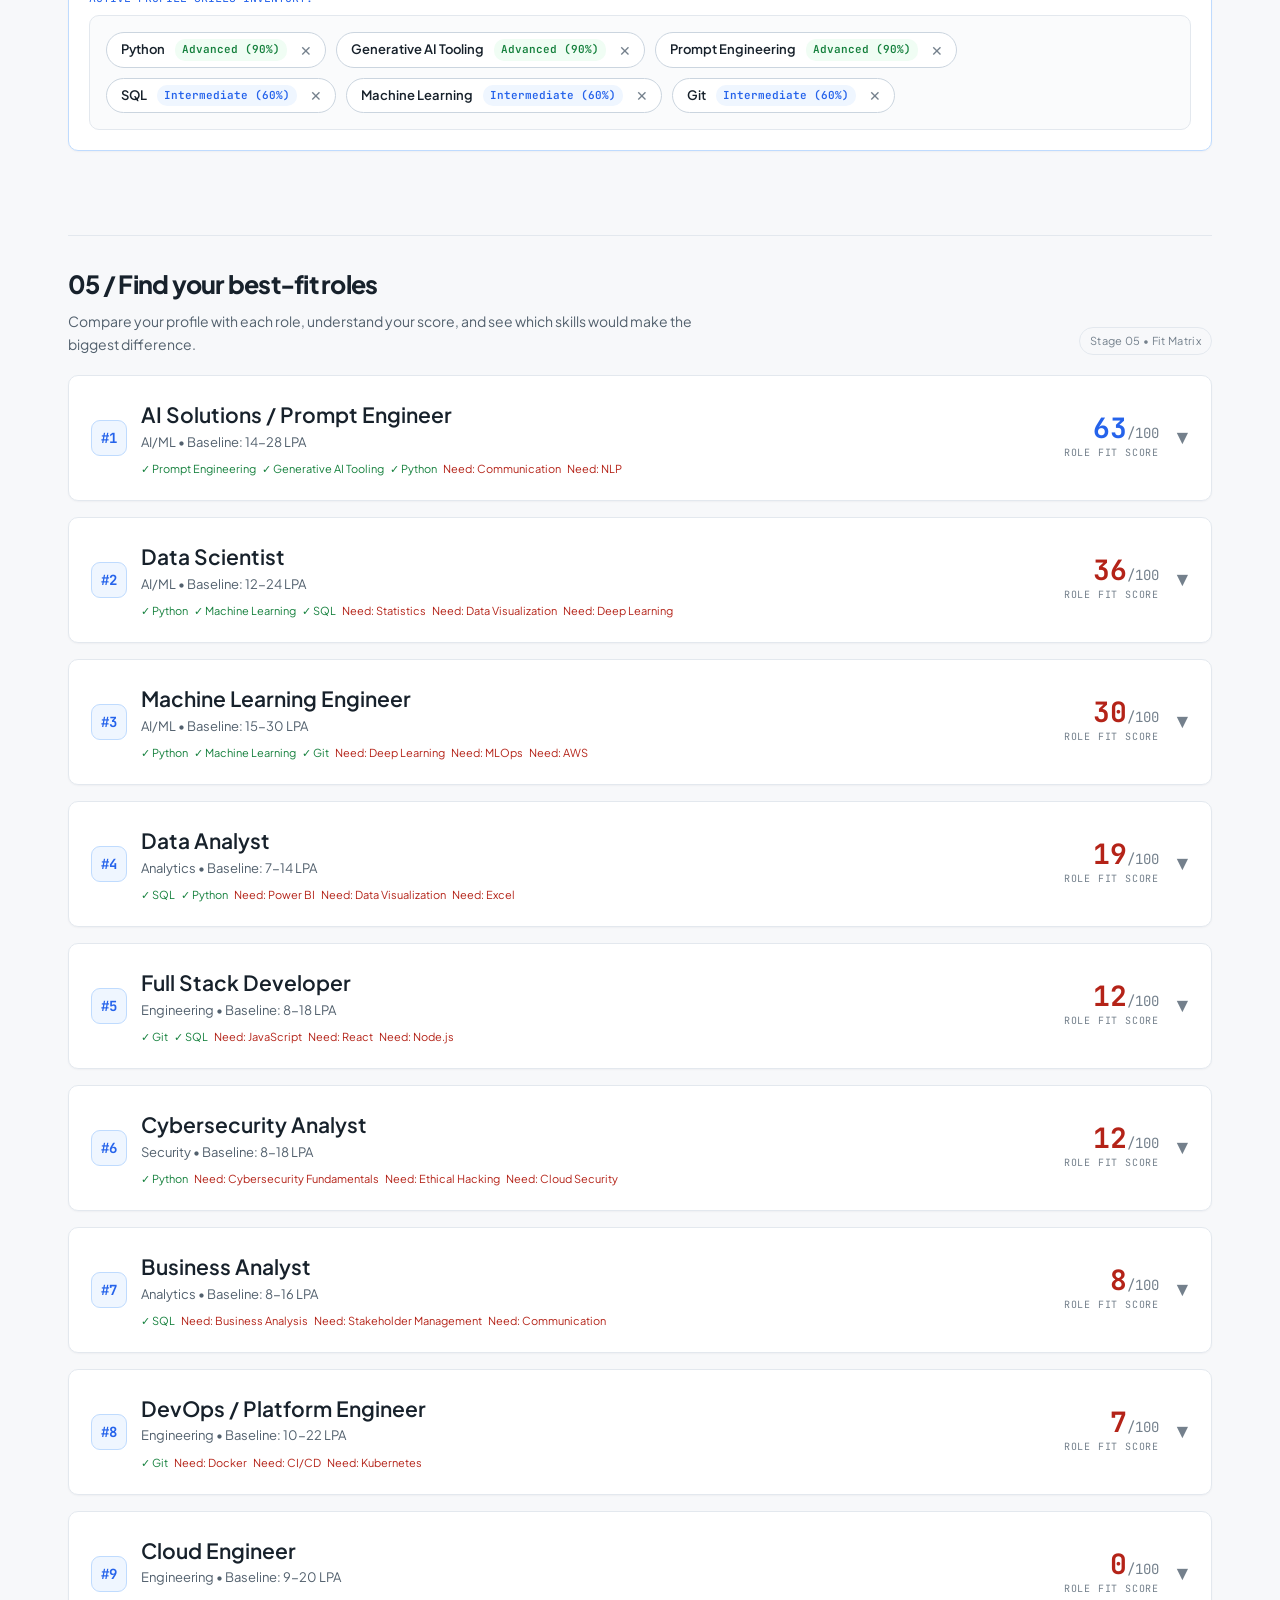
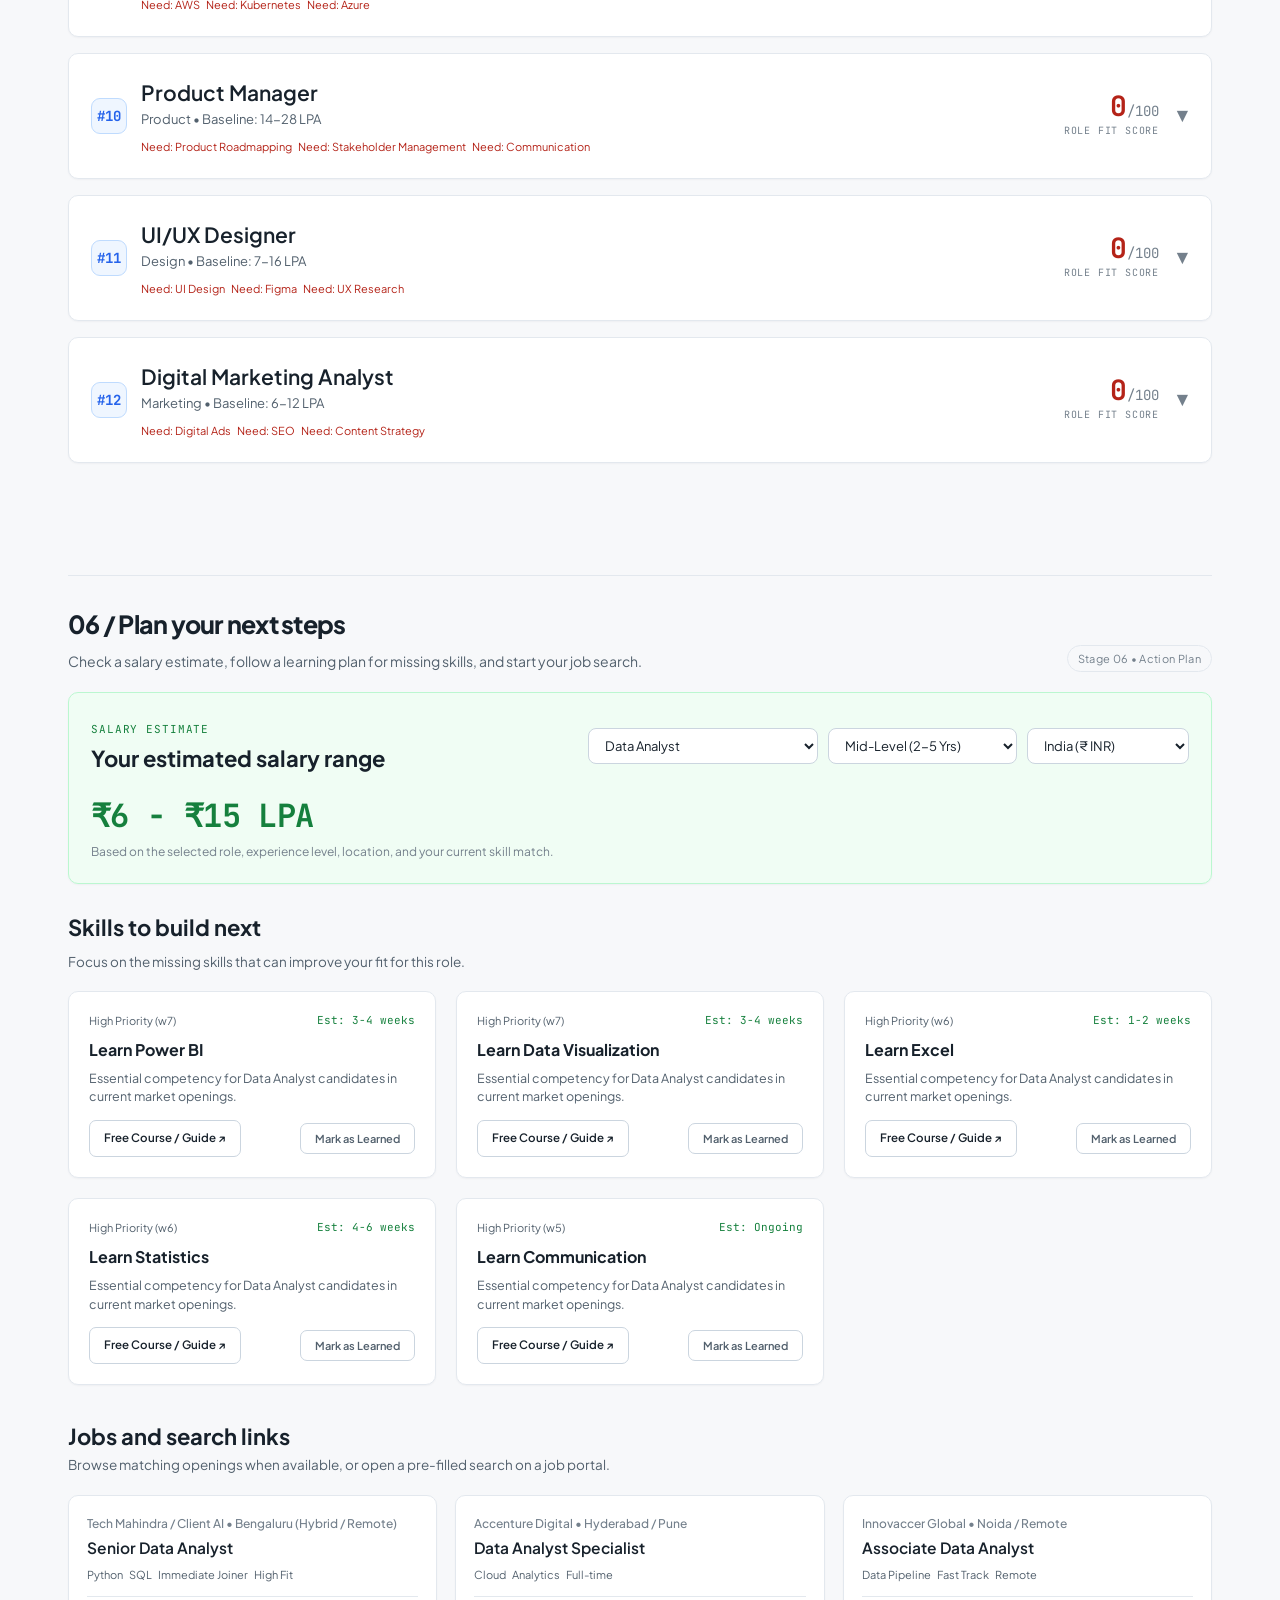
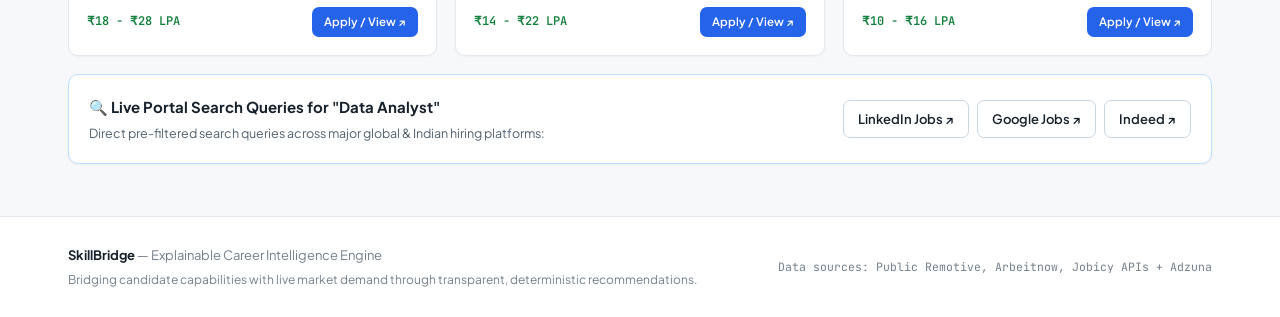
==== commit 61d7aa81: "Add India jobs page and refine navigation" ====
--- a/index.html
+++ b/index.html
@@ -38,10 +38,10 @@
             <span class="live-dot" id="statusDot"></span>
             <span id="dataBadge" class="badge">Baseline Dataset</span>
           </div>
-          <button class="theme-toggle" id="themeToggle" type="button" aria-label="Switch to dark mode" aria-pressed="false">
-            <span class="theme-toggle-icon" aria-hidden="true">◐</span>
-            <span class="theme-toggle-label">Dark</span>
-          </button>
+          <div class="theme-control">
+            <span>Theme</span>
+            <button class="theme-toggle" id="themeToggle" type="button" aria-label="Switch to dark mode" aria-pressed="false"></button>
+          </div>
           <button class="btn btn-sm btn-secondary" id="exportBtn">
             <svg width="14" height="14" viewBox="0 0 24 24" fill="none" stroke="currentColor" stroke-width="2" stroke-linecap="round" stroke-linejoin="round">
               <path d="M21 15v4a2 2 0 0 1-2 2H5a2 2 0 0 1-2-2v-4M7 10l5 5 5-5M12 15V3"/>
@@ -70,11 +70,11 @@
       </div>
 
       <h1 class="hero-headline">
-        From real job market signals to a career recommendation you can <em>trace back</em>, skill by skill.
+        Find the career path that <em>fits your skills</em>.
       </h1>
 
       <p class="hero-desc">
-        A transparent 6-stage career engine. Real-time hiring data powers a live gap analysis against your verified skills, paired with dynamic radar comparisons, what-if simulators, and actionable learning pathways.
+        Add your skills, compare them with job-market demand, and get a clear plan for what to learn or apply for next.
       </p>
 
       <!-- 6-Stage Pipeline Track -->
@@ -86,7 +86,7 @@
           <svg width="14" height="14" viewBox="0 0 24 24" fill="none" stroke="currentColor" stroke-width="2">
             <path d="M20 21v-2a4 4 0 0 0-4-4H8a4 4 0 0 0-4 4v2M12 7a4 4 0 1 0 0-8 4 4 0 0 0 0 8z"/>
           </svg>
-          1-Click Presets:
+          Start with a sample profile:
         </div>
         <div class="persona-chips" id="personaChips"></div>
         <button class="btn btn-sm btn-primary" id="heroCta">
@@ -101,9 +101,9 @@
     <section class="stage-section active" id="stage-market">
       <div class="section-head">
         <div class="section-title-wrap">
-          <h2>01 / Job Market Signal Pulse</h2>
-          <p class="section-subtitle">
-            Real-time hiring demand indexed across engineering, analytics, AI/ML, security, and product roles in India and global remote markets.
+          <h2>01 / Explore the job market</h2>
+          <p class="section-subtitle">
+            See which career paths and skills are in demand across technology, data, design, security, and product roles.
           </p>
         </div>
         <span class="stage-tag-badge">Stage 01 • Market Data</span>
@@ -178,9 +178,9 @@
     <section class="stage-section active" id="stage-demand">
       <div class="section-head">
         <div class="section-title-wrap">
-          <h2>02 / Skill Demand Index</h2>
-          <p class="section-subtitle">
-            Every tracked technology ranked by its prevalence in current hiring openings. Click any skill to instantly add it to your candidate profile.
+          <h2>02 / See skills employers want</h2>
+          <p class="section-subtitle">
+            Browse skills by demand. Add the ones you know to build your profile.
           </p>
         </div>
         <span class="stage-tag-badge">Stage 02 • Skill Index</span>
@@ -198,9 +198,9 @@
     <section class="stage-section active" id="stage-emerging">
       <div class="section-head">
         <div class="section-title-wrap">
-          <h2>03 / High-Velocity Emerging Skills</h2>
-          <p class="section-subtitle">
-            Competencies growing significantly faster than total market openings with high supply shortages. Knowing these earns up to a <b>+15 point bonus</b> in matching models.
+          <h2>03 / Discover growing skills</h2>
+          <p class="section-subtitle">
+            These skills are growing quickly and can strengthen your match for relevant roles.
           </p>
         </div>
         <span class="stage-tag-badge">Stage 03 • Emerging Signals</span>
@@ -215,9 +215,9 @@
     <section class="stage-section active" id="stage-profile">
       <div class="section-head">
         <div class="section-title-wrap">
-          <h2>04 / Candidate Profile & AI Scanner</h2>
-          <p class="section-subtitle">
-            Build your skills inventory manually or paste your resume / LinkedIn summary to let our text extractor infer your technologies and proficiency levels.
+          <h2>04 / Build your skills profile</h2>
+          <p class="section-subtitle">
+            Add skills yourself or paste your resume. We’ll identify the skills we recognise and use them in your recommendations.
           </p>
         </div>
         <span class="stage-tag-badge">Stage 04 • Profile Input</span>
@@ -289,9 +289,9 @@
     <section class="stage-section active" id="stage-reco">
       <div class="section-head">
         <div class="section-title-wrap">
-          <h2>05 / Fit Matrix & Explainable Recommendations</h2>
-          <p class="section-subtitle">
-            Transparent algorithmic scoring with full mathematical explainability, interactive SVG radar comparison charts, and real-time what-if gap simulators.
+          <h2>05 / Find your best-fit roles</h2>
+          <p class="section-subtitle">
+            Compare your profile with each role, understand your score, and see which skills would make the biggest difference.
           </p>
         </div>
         <span class="stage-tag-badge">Stage 05 • Fit Matrix</span>
@@ -309,9 +309,9 @@
     <section class="stage-section active" id="stage-roadmaps">
       <div class="section-head">
         <div class="section-title-wrap">
-          <h2>06 / Career Compensation, Roadmaps & Live Openings</h2>
-          <p class="section-subtitle">
-            Expected compensation benchmarks based on verified skill depth, curated action roadmaps to close missing gaps, and direct links to active job postings.
+          <h2>06 / Plan your next steps</h2>
+          <p class="section-subtitle">
+            Check a salary estimate, follow a learning plan for missing skills, and start your job search.
           </p>
         </div>
         <span class="stage-tag-badge">Stage 06 • Action Plan</span>
@@ -322,10 +322,10 @@
         <div style="display:flex; justify-content:space-between; align-items:center; flex-wrap:wrap; gap:14px;">
           <div>
             <span style="font-family:var(--font-mono); font-size:11px; text-transform:uppercase; color:var(--accent-emerald); letter-spacing:0.08em;">
-              Estimated Market Value & Compensation
+              Salary estimate
             </span>
             <h3 style="font-family:var(--font-serif); font-size:22px; color:#fff; margin-top:2px;">
-              Live Market Salary Projection
+              Your estimated salary range
             </h3>
           </div>
           <div style="display:flex; gap:10px; flex-wrap:wrap;">
@@ -346,7 +346,7 @@
         <div class="salary-output-row">
           <div>
             <div class="salary-big-num" id="salaryVal">₹12 - ₹20 LPA</div>
-            <div class="salary-sub-text">Calculated from base role rates scaled by your verified skill-match factor.</div>
+            <div class="salary-sub-text">Based on the selected role, experience level, location, and your current skill match.</div>
           </div>
         </div>
       </div>
@@ -354,10 +354,10 @@
       <!-- Actionable Learning Roadmaps for Gaps -->
       <div style="margin-bottom:34px;">
         <h3 style="font-family:var(--font-serif); font-size:22px; color:#fff; margin-bottom:6px;">
-          Actionable Learning Pathways for Identified Gaps
+          Skills to build next
         </h3>
         <p style="font-size:13.5px; color:var(--text-secondary); margin-bottom:18px;">
-          Curated free resources, courses, and estimated time-to-mastery to close your high-leverage skill gaps:
+          Focus on the missing skills that can improve your fit for this role.
         </p>
         <div class="grid-3" id="roadmapCardsContainer"></div>
       </div>
@@ -367,10 +367,10 @@
         <div style="display:flex; justify-content:space-between; align-items:center; flex-wrap:wrap; gap:14px; margin-bottom:14px;">
           <div>
             <h3 style="font-family:var(--font-serif); font-size:22px; color:#fff;">
-              Live Job Openings & Application Launchers
+              Jobs and search links
             </h3>
             <p style="font-size:13.5px; color:var(--text-secondary);">
-              Current openings matching your targeted role from live feeds and verified search portals:
+              Browse matching openings when available, or open a pre-filled search on a job portal.
             </p>
           </div>
         </div>
--- a/style.css
+++ b/style.css
@@ -1837,20 +1837,47 @@
 
 /* Theme switcher and dark-mode token layer */
 .theme-toggle {
-  min-height: 30px;
-  display: inline-flex;
-  align-items: center;
-  gap: 6px;
-  padding: 5px 9px;
-  background: transparent;
-  border: 1px solid var(--border-glass-bright);
-  border-radius: 6px;
-  color: var(--text-secondary);
+  position: relative;
+  width: 42px;
+  min-height: 24px;
+  padding: 0;
+  background: #cbd5df;
+  border: 0;
+  border-radius: 999px;
   cursor: pointer;
-  font: 600 12px/1 var(--font-sans);
-}
-.theme-toggle:hover { color: var(--accent-gold); border-color: #93c5fd; background: var(--accent-gold-bg); }
-.theme-toggle-icon { font-size: 15px; line-height: 1; }
+  transition: background var(--transition-fast);
+}
+.theme-toggle::before {
+  content: "";
+  position: absolute;
+  width: 18px;
+  height: 18px;
+  top: 3px;
+  left: 3px;
+  border-radius: 50%;
+  background: #ffffff;
+  box-shadow: 0 1px 2px rgba(16,24,40,.18);
+  transition: transform var(--transition-fast);
+}
+.theme-toggle::after {
+  content: "☀";
+  position: absolute;
+  top: 3px;
+  left: 3px;
+  width: 18px;
+  height: 18px;
+  display: grid;
+  place-items: center;
+  color: #d97706;
+  font-size: 12px;
+  line-height: 1;
+  transition: transform var(--transition-fast), color var(--transition-fast);
+}
+.theme-toggle:hover { background: #93c5fd; }
+.theme-toggle[aria-pressed="true"] { background: var(--accent-gold); }
+.theme-toggle[aria-pressed="true"]::before { transform: translateX(18px); }
+.theme-toggle[aria-pressed="true"]::after { content: "☾"; color: #334155; transform: translateX(18px); }
+.theme-control { display: inline-flex; align-items: center; gap: 7px; color: var(--text-secondary); font-size: 12px; font-weight: 600; }
 
 body[data-theme="dark"] {
   --bg-base: #10151d;
@@ -1928,7 +1955,6 @@
 body[data-theme="dark"] .btn-secondary { color: var(--text-primary); }
 body[data-theme="dark"] .btn-primary { color: #0b1220; }
 
-@media (max-width: 1024px) { .theme-toggle-label { display: none; } }
 
 /* Inline legacy colors in the action-plan markup must follow the active theme. */
 #stage-roadmaps h3[style],
@@ -1937,3 +1963,52 @@
 #stage-roadmaps [style*="color:#fff"],
 #stage-roadmaps [style*="color: #fff"] { color: var(--text-primary) !important; }
 #stage-roadmaps .salary-estimator-card h3[style] { color: var(--text-primary) !important; }
+
+/* Landing-page copy: keep the reading order and measure calm and deliberate. */
+.hero-badge-row { align-items: center; }
+.hero-badge-row #livePostingsCount {
+  padding-left: 12px;
+  border-left: 1px solid var(--border-glass-bright);
+  line-height: 1.2;
+}
+.hero-section .hero-desc { text-wrap: balance; }
+.section-subtitle { max-width: 660px; line-height: 1.6; }
+
+@media (max-width: 640px) {
+  .hero-badge-row #livePostingsCount {
+    width: 100%;
+    padding-left: 0;
+    border-left: 0;
+  }
+}
+
+/* India Jobs page */
+.jobs-nav { margin-left: auto; }
+.jobs-nav-tab { border-left: 1px solid var(--border-glass); margin-left: 2px; }
+.jobs-main { padding-top: 56px; padding-bottom: 64px; }
+.jobs-hero { max-width: 720px; margin-bottom: 34px; }
+.eyebrow { margin-bottom: 10px; color: var(--accent-gold); font-size: 12px; font-weight: 700; letter-spacing: .08em; text-transform: uppercase; }
+.jobs-hero h1 { margin-bottom: 14px; color: var(--text-primary); font-size: clamp(36px, 5vw, 56px); font-weight: 750; letter-spacing: -.05em; line-height: 1.08; }
+.jobs-hero h1 em { color: var(--accent-gold); font-style: normal; }
+.jobs-hero > p { max-width: 630px; color: var(--text-secondary); font-size: 16px; line-height: 1.65; }
+.job-search-panel, .job-portal-links { margin-bottom: 22px; padding: 20px; background: var(--bg-surface); border: 1px solid var(--border-glass); border-radius: 10px; box-shadow: var(--shadow-sm); }
+.job-search-panel > label { display: block; margin-bottom: 8px; color: var(--text-primary); font-size: 13px; font-weight: 700; }
+.job-search-row { display: flex; gap: 10px; align-items: center; flex-wrap: wrap; }
+.job-search-row .sync-input { flex: 1 1 300px; min-height: 38px; }
+.job-filter-row { display: flex; gap: 8px; margin-top: 14px; }
+.job-portal-links { display: flex; align-items: center; justify-content: space-between; gap: 16px; }
+.job-portal-links h2, .jobs-section-head h2 { color: var(--text-primary); font-size: 18px; font-weight: 750; letter-spacing: -.02em; }
+.job-portal-links p, .jobs-section-head p { margin-top: 3px; color: var(--text-secondary); font-size: 13px; }
+.portal-actions { display: flex; gap: 8px; flex-wrap: wrap; }
+.jobs-section-head { display: flex; align-items: flex-end; justify-content: space-between; gap: 16px; margin: 34px 0 16px; }
+.live-job-card { min-height: 260px; }
+.job-source { margin-bottom: 8px; color: var(--accent-gold); font-family: var(--font-mono); font-size: 10px; font-weight: 700; letter-spacing: .06em; text-transform: uppercase; }
+.job-description { margin: 8px 0 12px; color: var(--text-secondary); font-size: 13px; line-height: 1.55; }
+.job-empty-state { grid-column: 1 / -1; padding: 30px; text-align: center; }
+.job-empty-state h3 { margin-bottom: 6px; color: var(--text-primary); font-size: 16px; }
+.job-empty-state p { color: var(--text-secondary); font-size: 13px; }
+body[data-theme="dark"] .job-search-panel, body[data-theme="dark"] .job-portal-links { background: var(--bg-surface); }
+@media (max-width: 768px) {
+  .jobs-main { padding-top: 36px; }
+  .job-portal-links, .jobs-section-head { align-items: flex-start; flex-direction: column; }
+}
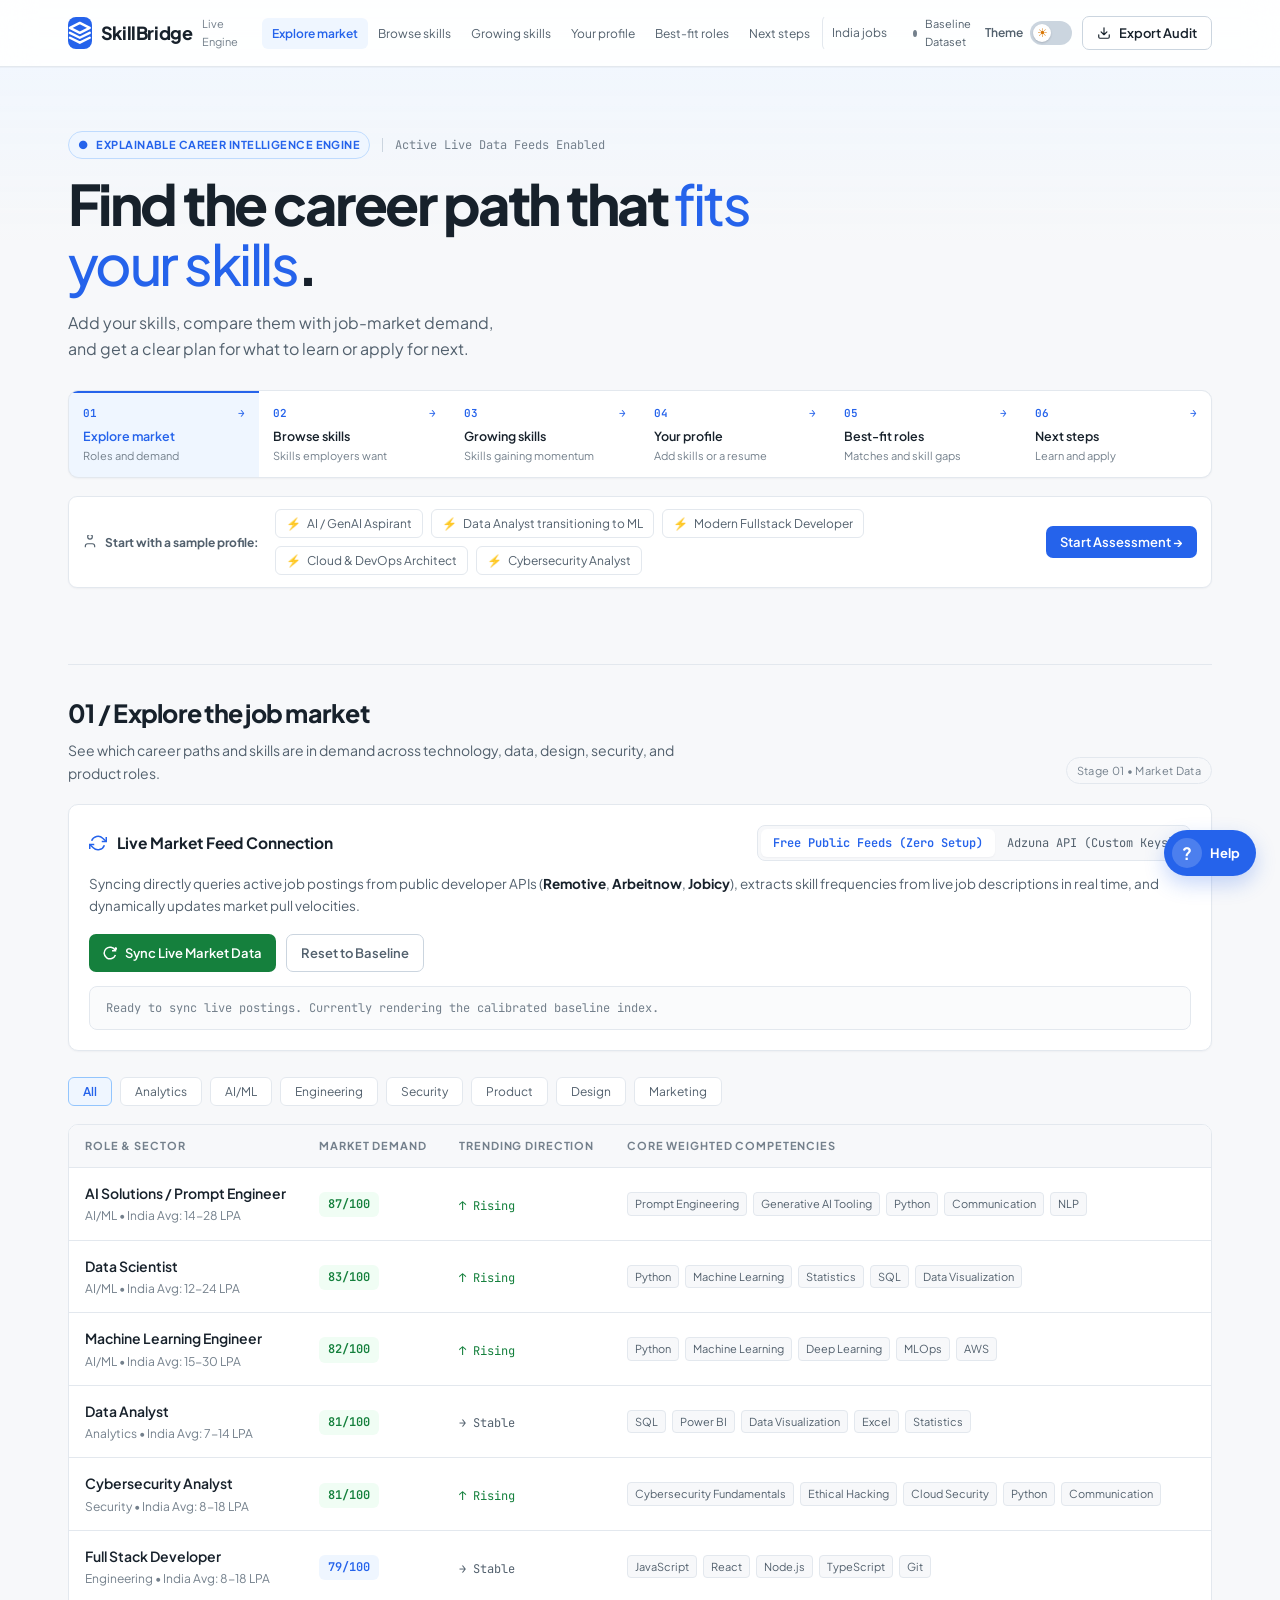
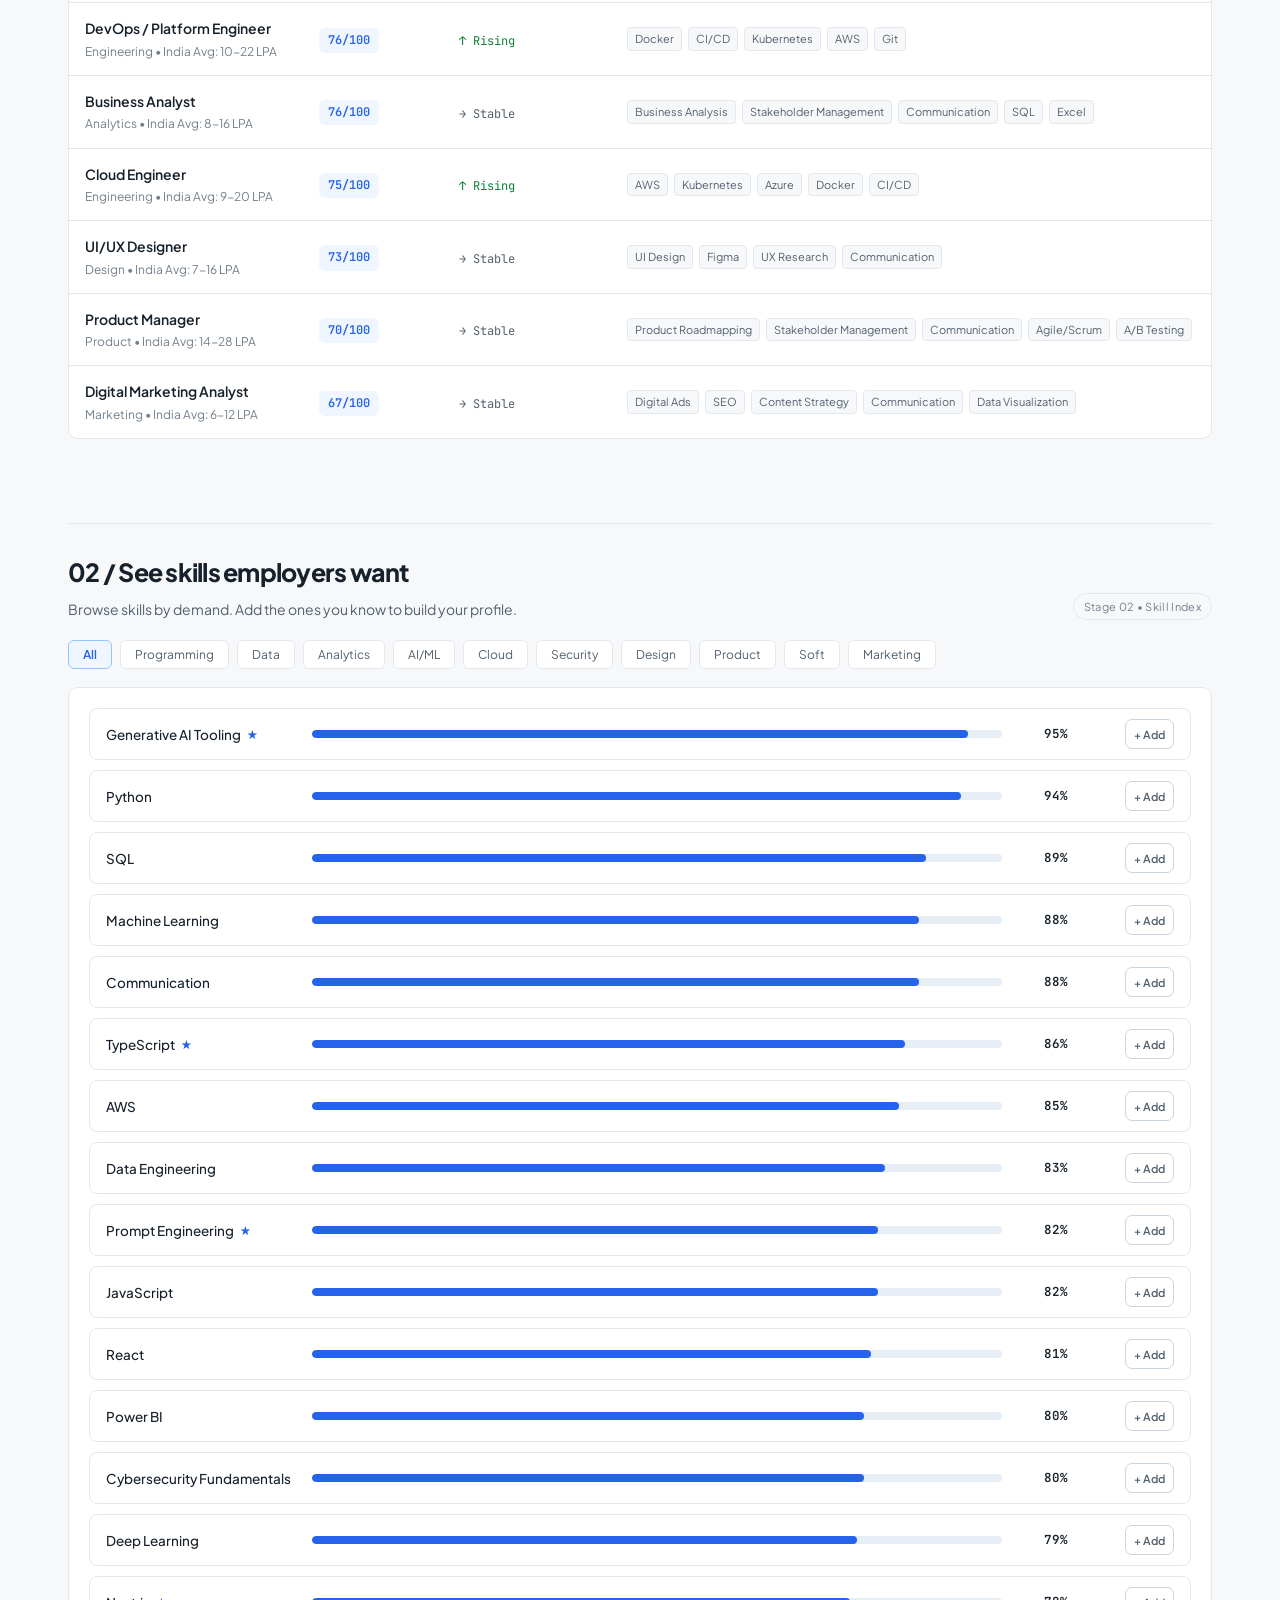
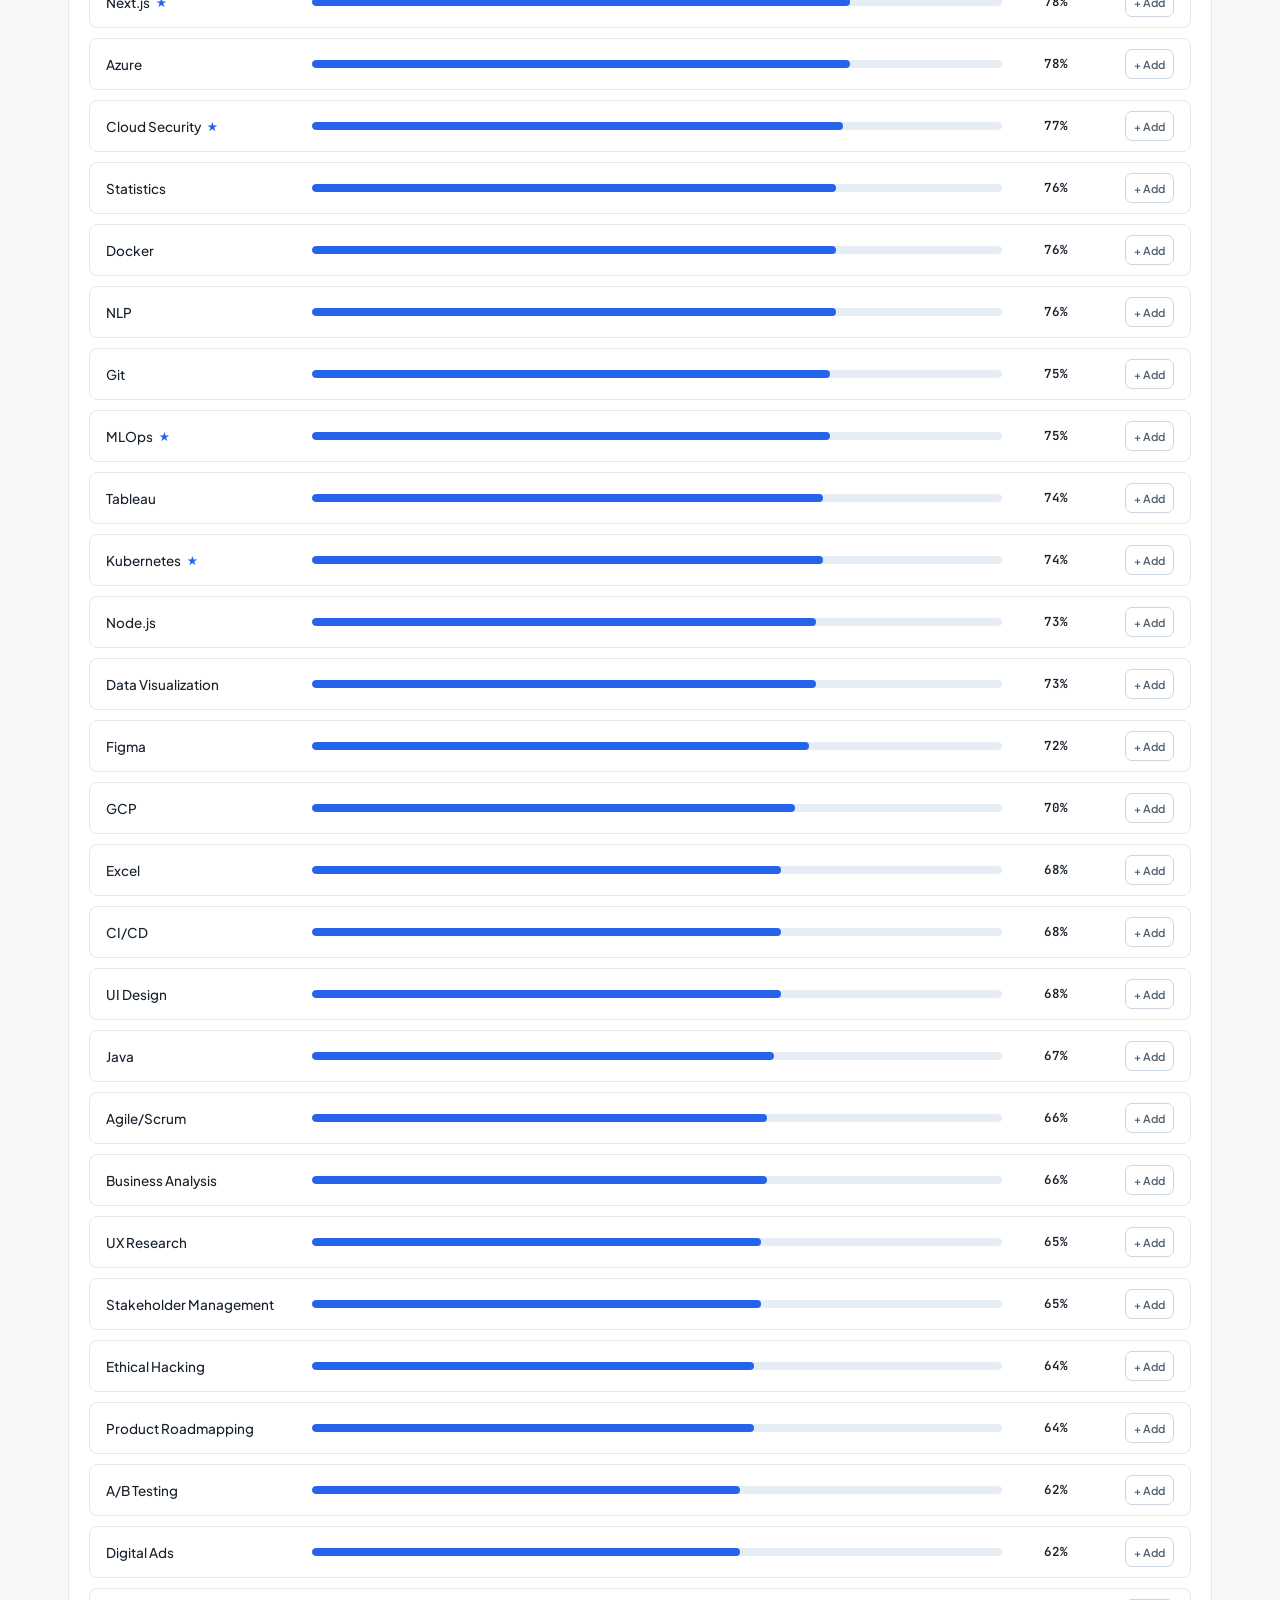
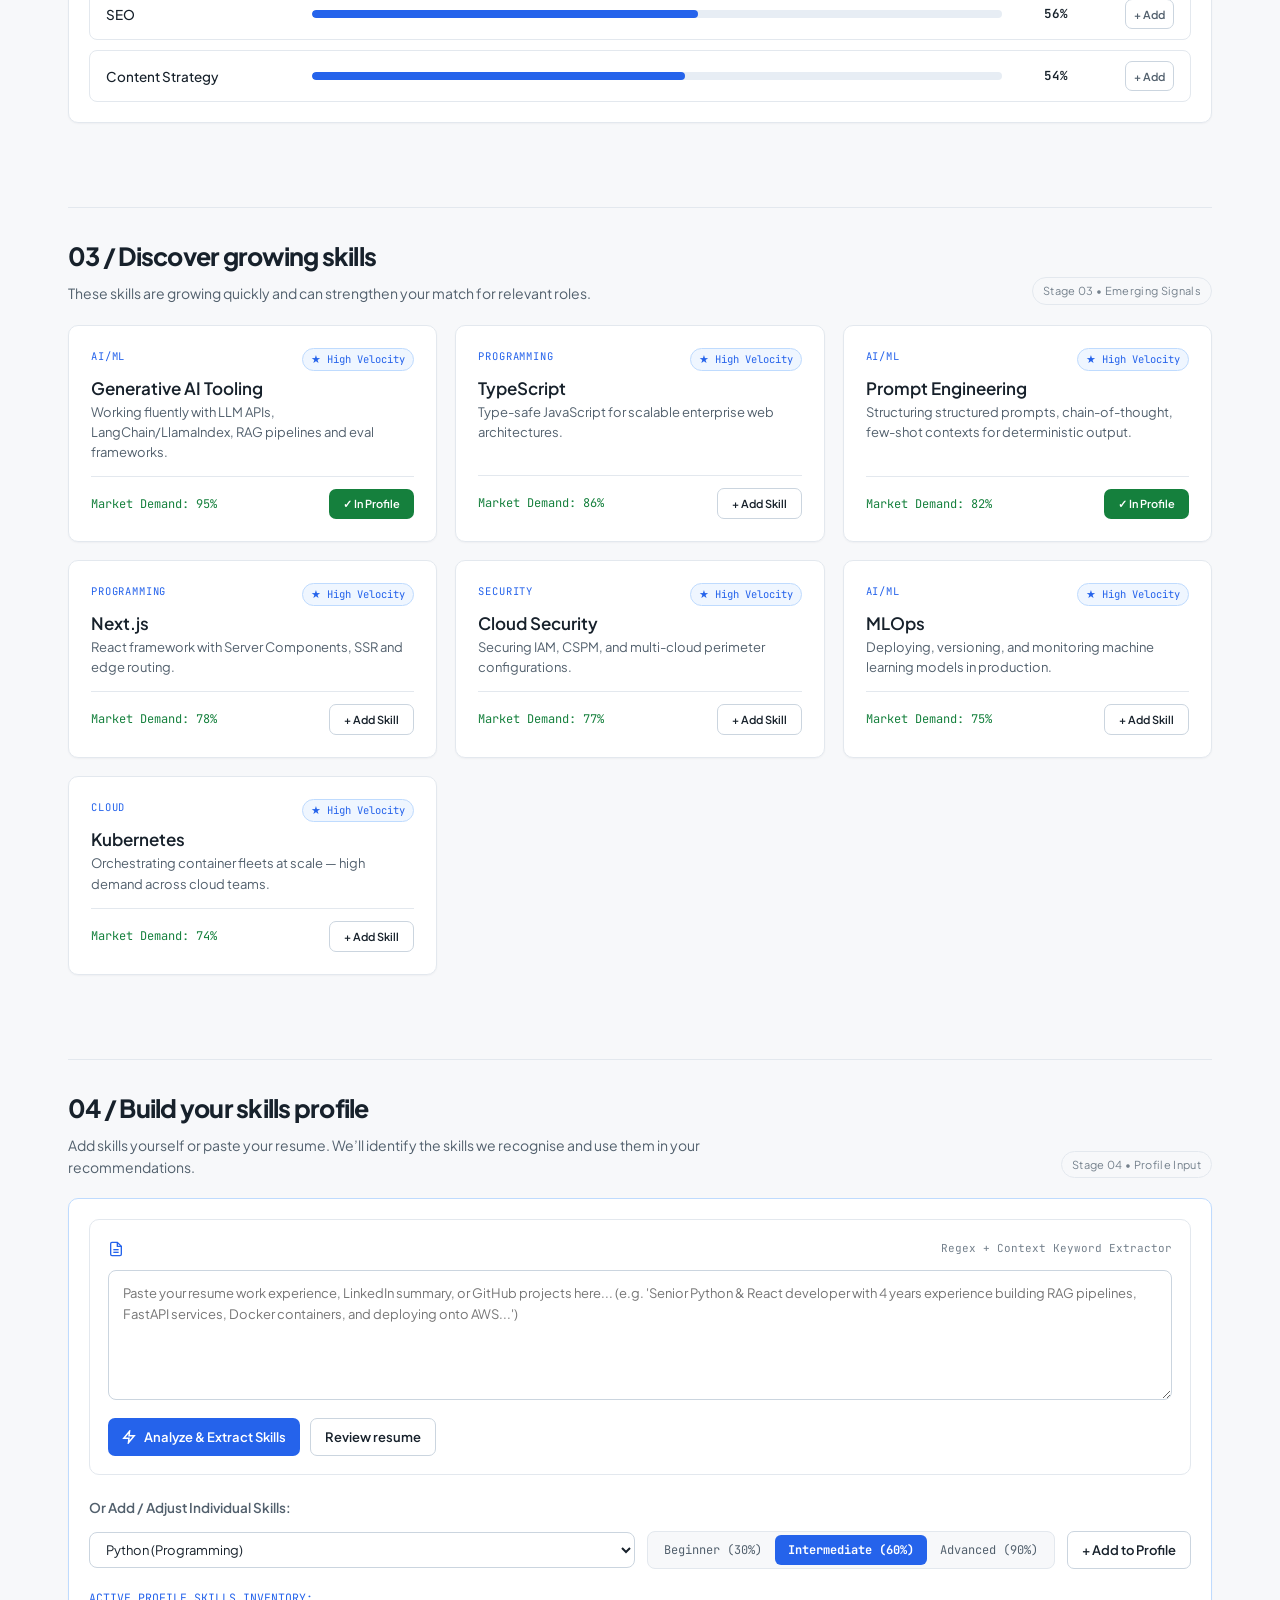
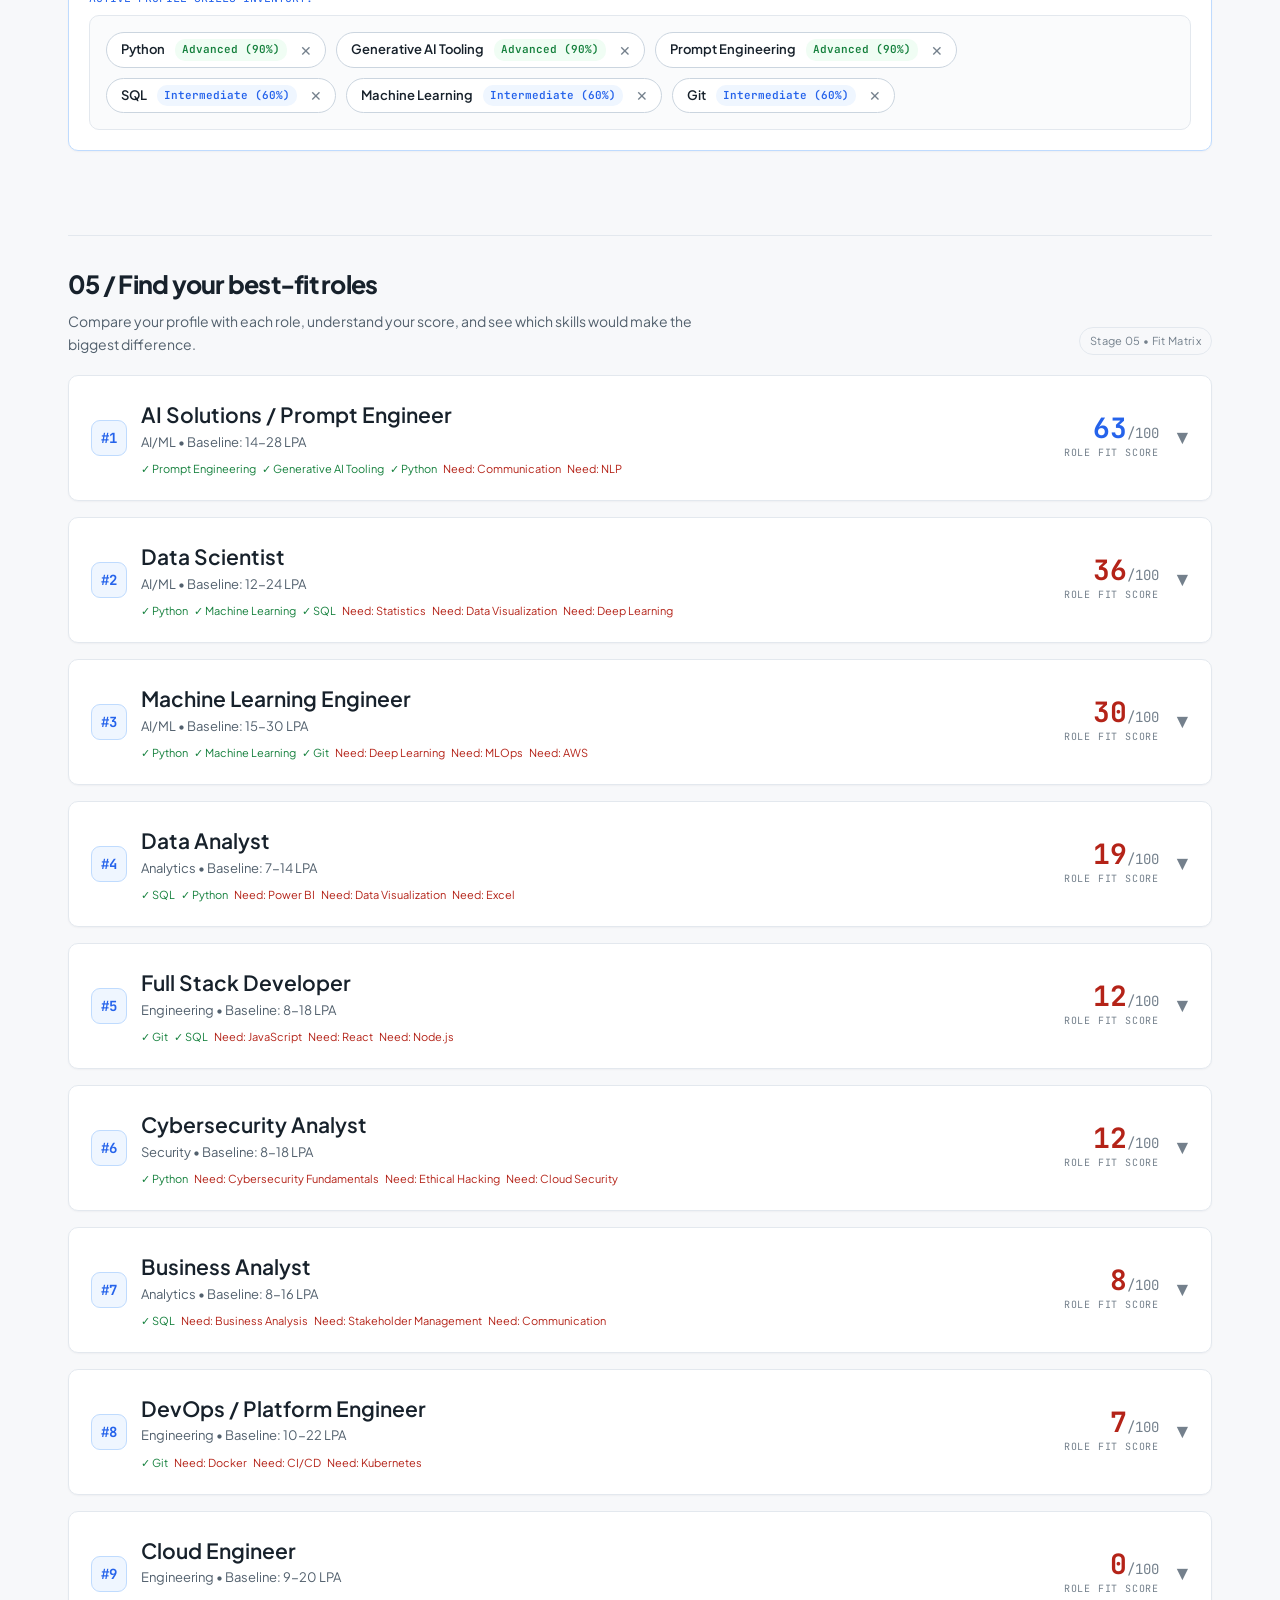
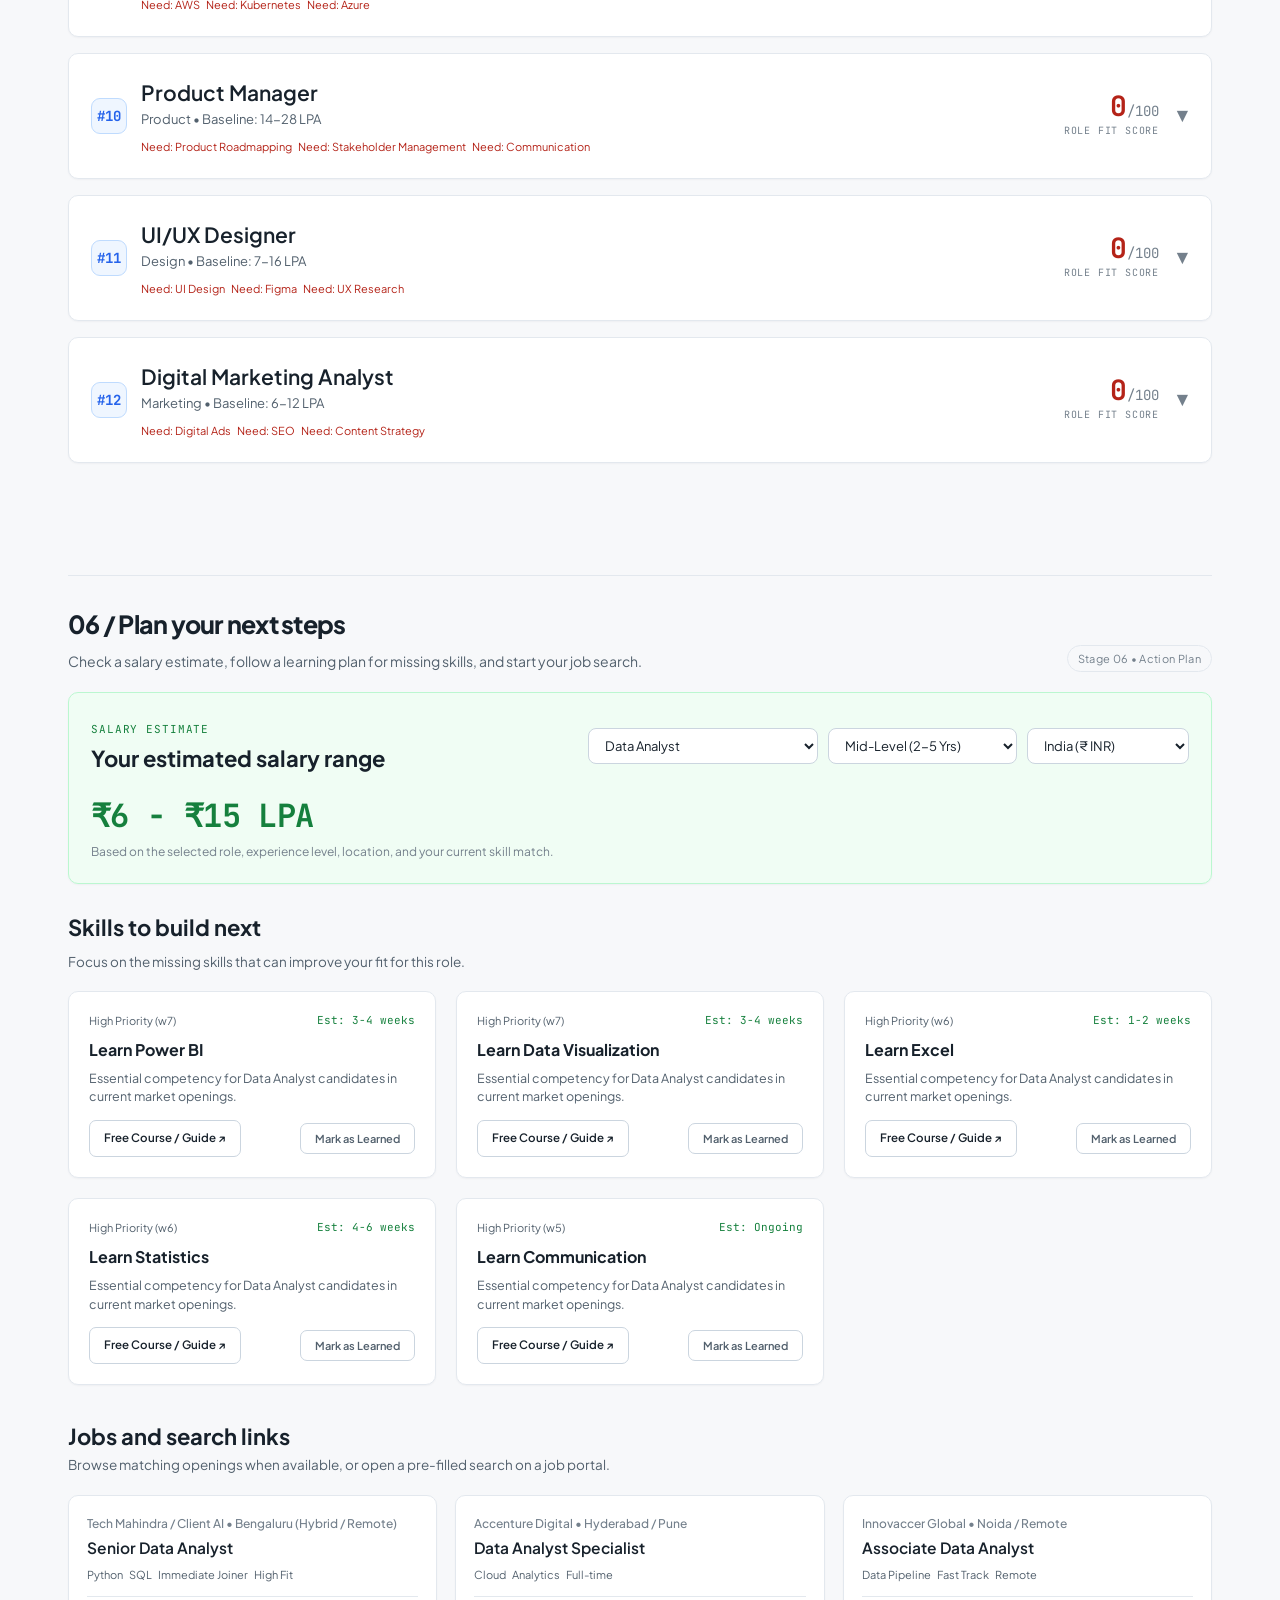
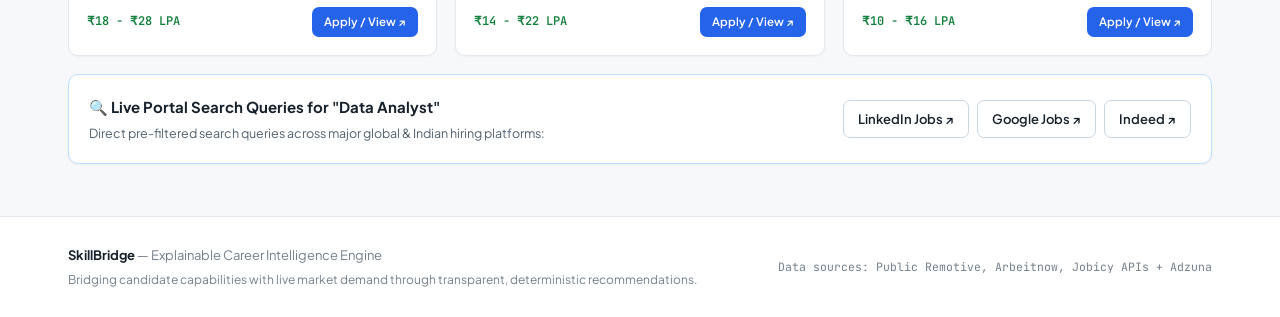
==== commit 1d354bd9: "Add resume review and website guide" ====
--- a/index.html
+++ b/index.html
@@ -242,14 +242,18 @@
           <textarea id="resumeText" class="resume-textarea" placeholder="Paste your resume work experience, LinkedIn summary, or GitHub projects here... (e.g. 'Senior Python & React developer with 4 years experience building RAG pipelines, FastAPI services, Docker containers, and deploying onto AWS...')"></textarea>
           
           <div style="display:flex; justify-content:space-between; align-items:center; flex-wrap:wrap; gap:12px;">
-            <button class="btn btn-primary" id="scanResumeBtn">
-              <svg width="14" height="14" viewBox="0 0 24 24" fill="none" stroke="currentColor" stroke-width="2.5">
-                <polygon points="13 2 3 14 12 14 11 22 21 10 12 10 13 2"/>
-              </svg>
-              Analyze & Extract Skills
-            </button>
+            <div class="resume-action-buttons">
+              <button class="btn btn-primary" id="scanResumeBtn">
+                <svg width="14" height="14" viewBox="0 0 24 24" fill="none" stroke="currentColor" stroke-width="2.5">
+                  <polygon points="13 2 3 14 12 14 11 22 21 10 12 10 13 2"/>
+                </svg>
+                Analyze & Extract Skills
+              </button>
+              <button class="btn btn-secondary" id="improveResumeBtn" type="button">Review resume</button>
+            </div>
             <span id="resumeResultMsg" style="font-family:var(--font-mono); font-size:12px;"></span>
           </div>
+          <div class="resume-improver-result" id="resumeImproverResult" aria-live="polite" hidden></div>
         </div>
 
         <!-- Manual Add Controls -->
@@ -400,6 +404,36 @@
     </div>
   </div>
 
+  <!-- Website guide -->
+  <aside class="help-chat" id="helpChat" aria-label="SkillBridge website guide">
+    <section class="help-chat-window" id="helpChatWindow" hidden aria-live="polite">
+      <header class="help-chat-header">
+        <div>
+          <p>Website guide</p>
+          <h2>How can I help?</h2>
+        </div>
+        <button class="help-chat-close" id="helpChatClose" type="button" aria-label="Close website guide">×</button>
+      </header>
+      <div class="help-chat-messages" id="helpChatMessages">
+        <div class="help-chat-message guide-message">Hi! I can explain SkillBridge, help you find the right section, or tell you about its creator.</div>
+      </div>
+      <div class="help-chat-prompts">
+        <button type="button" data-help-prompt="How do I build my profile?">Build my profile</button>
+        <button type="button" data-help-prompt="How do I find jobs?">Find jobs</button>
+        <button type="button" data-help-prompt="Who created SkillBridge?">About the creator</button>
+      </div>
+      <form class="help-chat-form" id="helpChatForm">
+        <label class="sr-only" for="helpChatInput">Ask about SkillBridge</label>
+        <input id="helpChatInput" type="text" maxlength="180" placeholder="Ask about SkillBridge…" autocomplete="off">
+        <button class="btn btn-primary btn-sm" type="submit">Send</button>
+      </form>
+    </section>
+    <button class="help-chat-trigger" id="helpChatTrigger" type="button" aria-expanded="false" aria-controls="helpChatWindow">
+      <span aria-hidden="true">?</span>
+      <span>Help</span>
+    </button>
+  </aside>
+
   <!-- ==========================================================================
        FOOTER
        ========================================================================== -->
--- a/style.css
+++ b/style.css
@@ -1158,6 +1158,45 @@
 .resume-textarea:focus {
   border-color: var(--accent-gold);
 }
+.resume-action-buttons { display: flex; gap: 10px; flex-wrap: wrap; }
+.resume-improver-result {
+  margin-top: 16px;
+  padding: 16px;
+  background: var(--accent-gold-bg);
+  border: 1px solid #bfdbfe;
+  border-radius: 8px;
+}
+.resume-improver-result h4 { margin-bottom: 4px; color: var(--text-primary); font-size: 14px; }
+.resume-improver-result h5 { margin: 14px 0 6px; color: var(--text-primary); font-size: 12px; }
+.resume-improver-result p, .resume-improver-result li { color: var(--text-secondary); font-size: 13px; line-height: 1.55; }
+.resume-improver-result ul { margin: 10px 0 0 18px; }
+.resume-improver-result li + li { margin-top: 5px; }
+.resume-summary-suggestion { padding: 10px 12px; background: var(--bg-surface); border: 1px solid var(--border-glass); border-radius: 6px; }
+
+/* Bottom-right website guide */
+.sr-only { position: absolute; width: 1px; height: 1px; padding: 0; margin: -1px; overflow: hidden; clip: rect(0, 0, 0, 0); white-space: nowrap; border: 0; }
+.help-chat { position: fixed; right: 24px; bottom: 24px; z-index: 150; display: flex; flex-direction: column; align-items: flex-end; gap: 12px; }
+.help-chat-trigger { display: inline-flex; align-items: center; gap: 8px; min-height: 46px; padding: 0 16px 0 8px; border: 0; border-radius: 999px; background: var(--accent-gold); color: #fff; box-shadow: 0 8px 20px rgba(37,99,235,.26); cursor: pointer; font: 700 13px var(--font-sans); }
+.help-chat-trigger span:first-child { display: grid; place-items: center; width: 30px; height: 30px; background: rgba(255,255,255,.18); border-radius: 50%; font-size: 17px; }
+.help-chat-trigger:hover { background: var(--accent-gold-dark); }
+.help-chat-window { width: min(360px, calc(100vw - 32px)); overflow: hidden; background: var(--bg-surface); border: 1px solid var(--border-glass-bright); border-radius: 12px; box-shadow: var(--shadow-lg); }
+.help-chat-header { display: flex; align-items: flex-start; justify-content: space-between; padding: 16px; border-bottom: 1px solid var(--border-glass); }
+.help-chat-header p { color: var(--accent-gold); font-size: 11px; font-weight: 700; letter-spacing: .06em; text-transform: uppercase; }
+.help-chat-header h2 { margin-top: 2px; color: var(--text-primary); font-size: 17px; letter-spacing: -.02em; }
+.help-chat-close { width: 28px; height: 28px; border: 0; border-radius: 6px; background: transparent; color: var(--text-muted); cursor: pointer; font-size: 21px; line-height: 1; }
+.help-chat-close:hover { background: var(--bg-surface-elevated); color: var(--text-primary); }
+.help-chat-messages { display: flex; flex-direction: column; gap: 10px; max-height: 290px; overflow-y: auto; padding: 16px; }
+.help-chat-message { max-width: 88%; padding: 9px 11px; border-radius: 9px; font-size: 12.5px; line-height: 1.5; }
+.guide-message { align-self: flex-start; background: var(--bg-surface-elevated); color: var(--text-secondary); }
+.user-message { align-self: flex-end; background: var(--accent-gold); color: #fff; }
+.help-chat-prompts { display: flex; gap: 6px; flex-wrap: wrap; padding: 0 16px 12px; }
+.help-chat-prompts button { border: 1px solid var(--border-glass-bright); border-radius: 999px; padding: 5px 8px; background: transparent; color: var(--text-secondary); cursor: pointer; font: 600 11px var(--font-sans); }
+.help-chat-prompts button:hover { border-color: #93c5fd; background: var(--accent-gold-bg); color: var(--accent-gold); }
+.help-chat-form { display: flex; gap: 8px; padding: 12px 16px 16px; border-top: 1px solid var(--border-glass); }
+.help-chat-form input { min-width: 0; flex: 1; padding: 8px 9px; background: var(--bg-surface); border: 1px solid var(--border-glass-bright); border-radius: 6px; color: var(--text-primary); font-size: 12px; outline: 0; }
+.help-chat-form input:focus { border-color: var(--accent-gold); }
+body[data-theme="dark"] .help-chat-window { background: var(--bg-surface); }
+@media (max-width: 640px) { .help-chat { right: 16px; bottom: 16px; } .help-chat-trigger { min-height: 42px; } }
 
 .manual-add-row {
   display: flex;
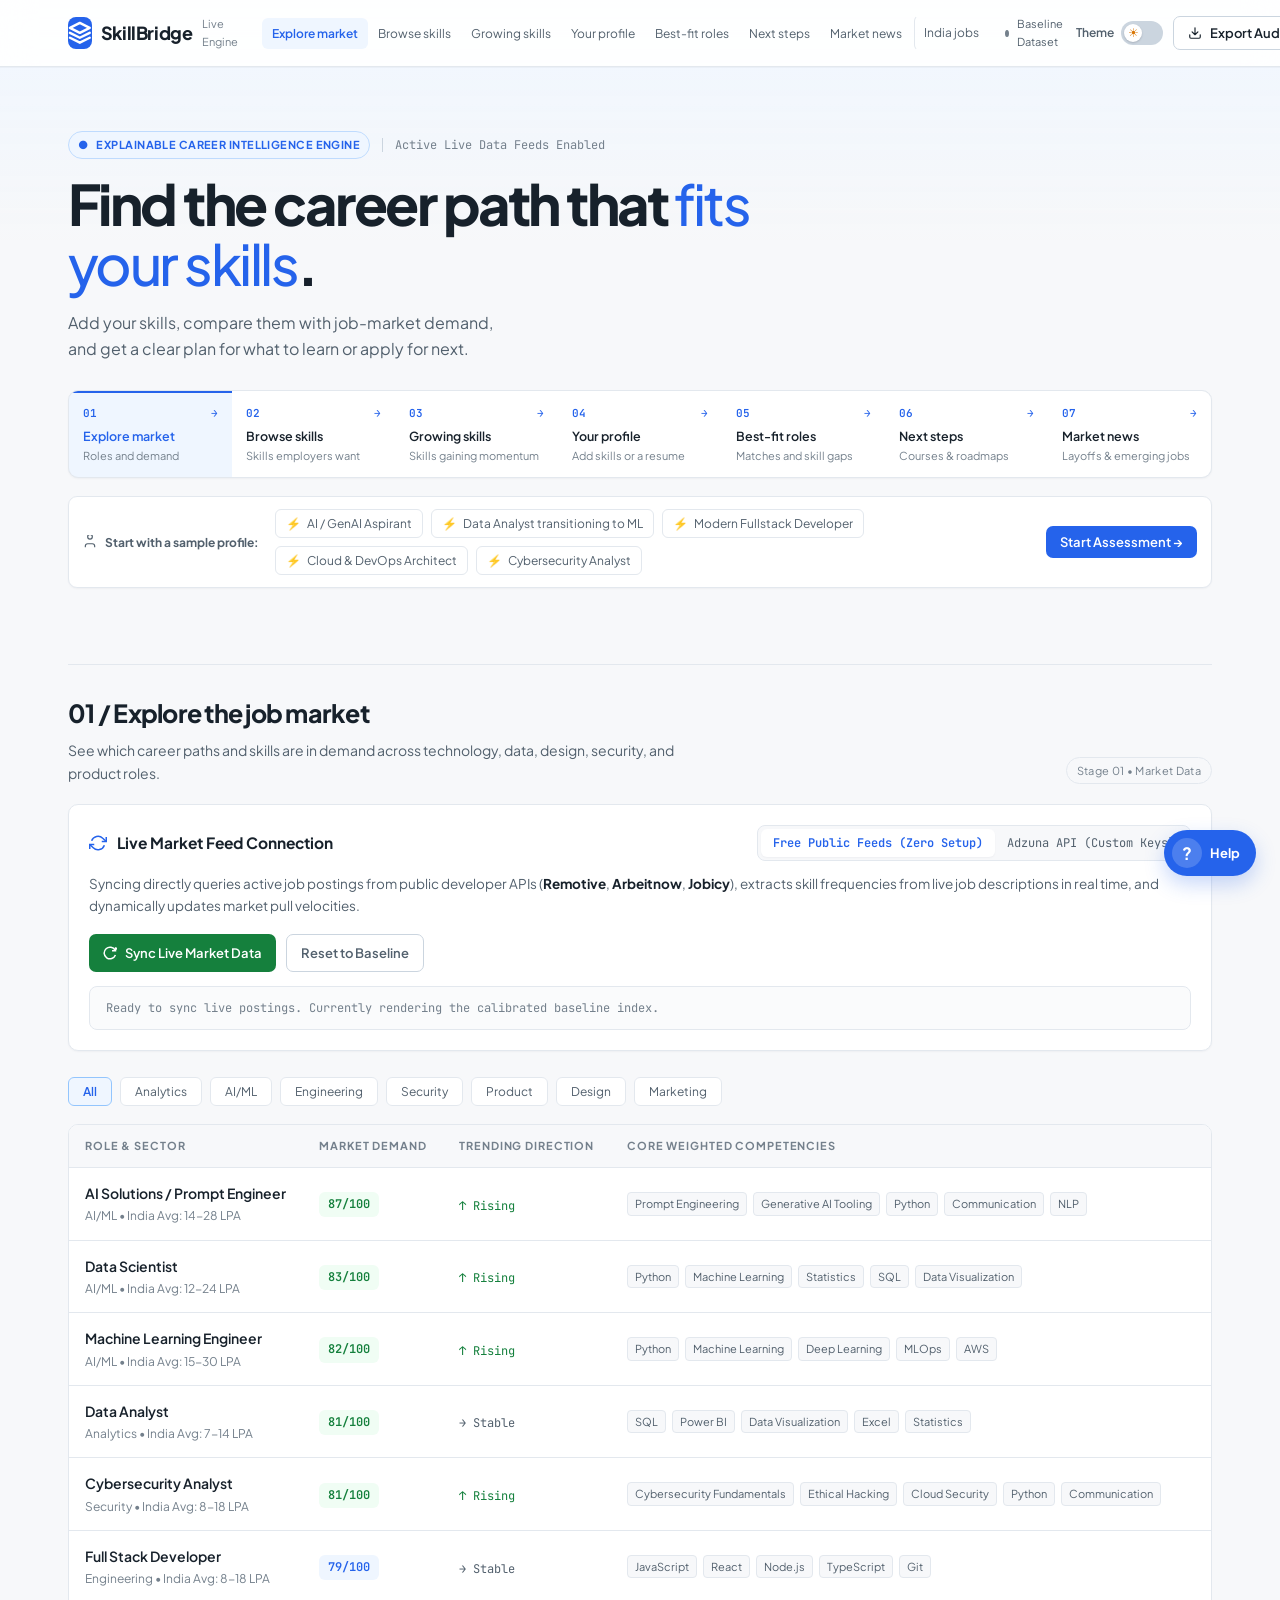
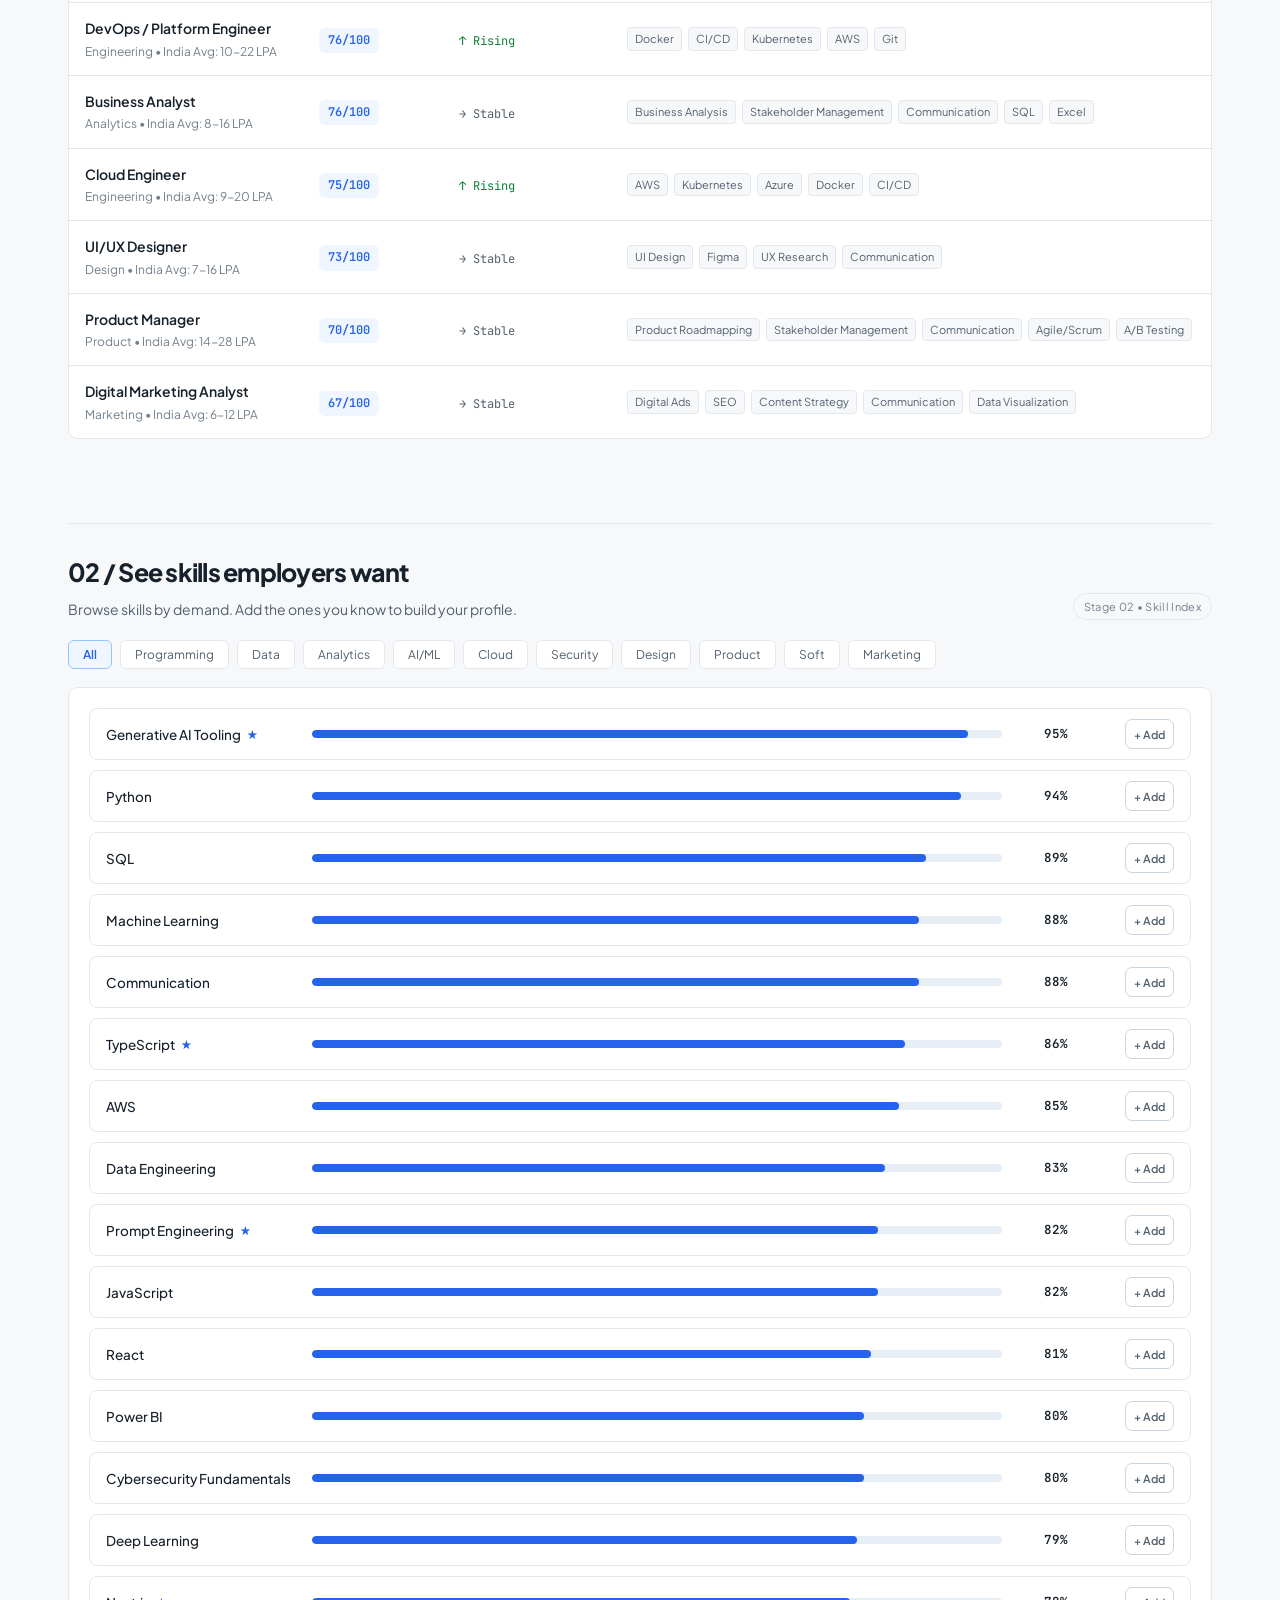
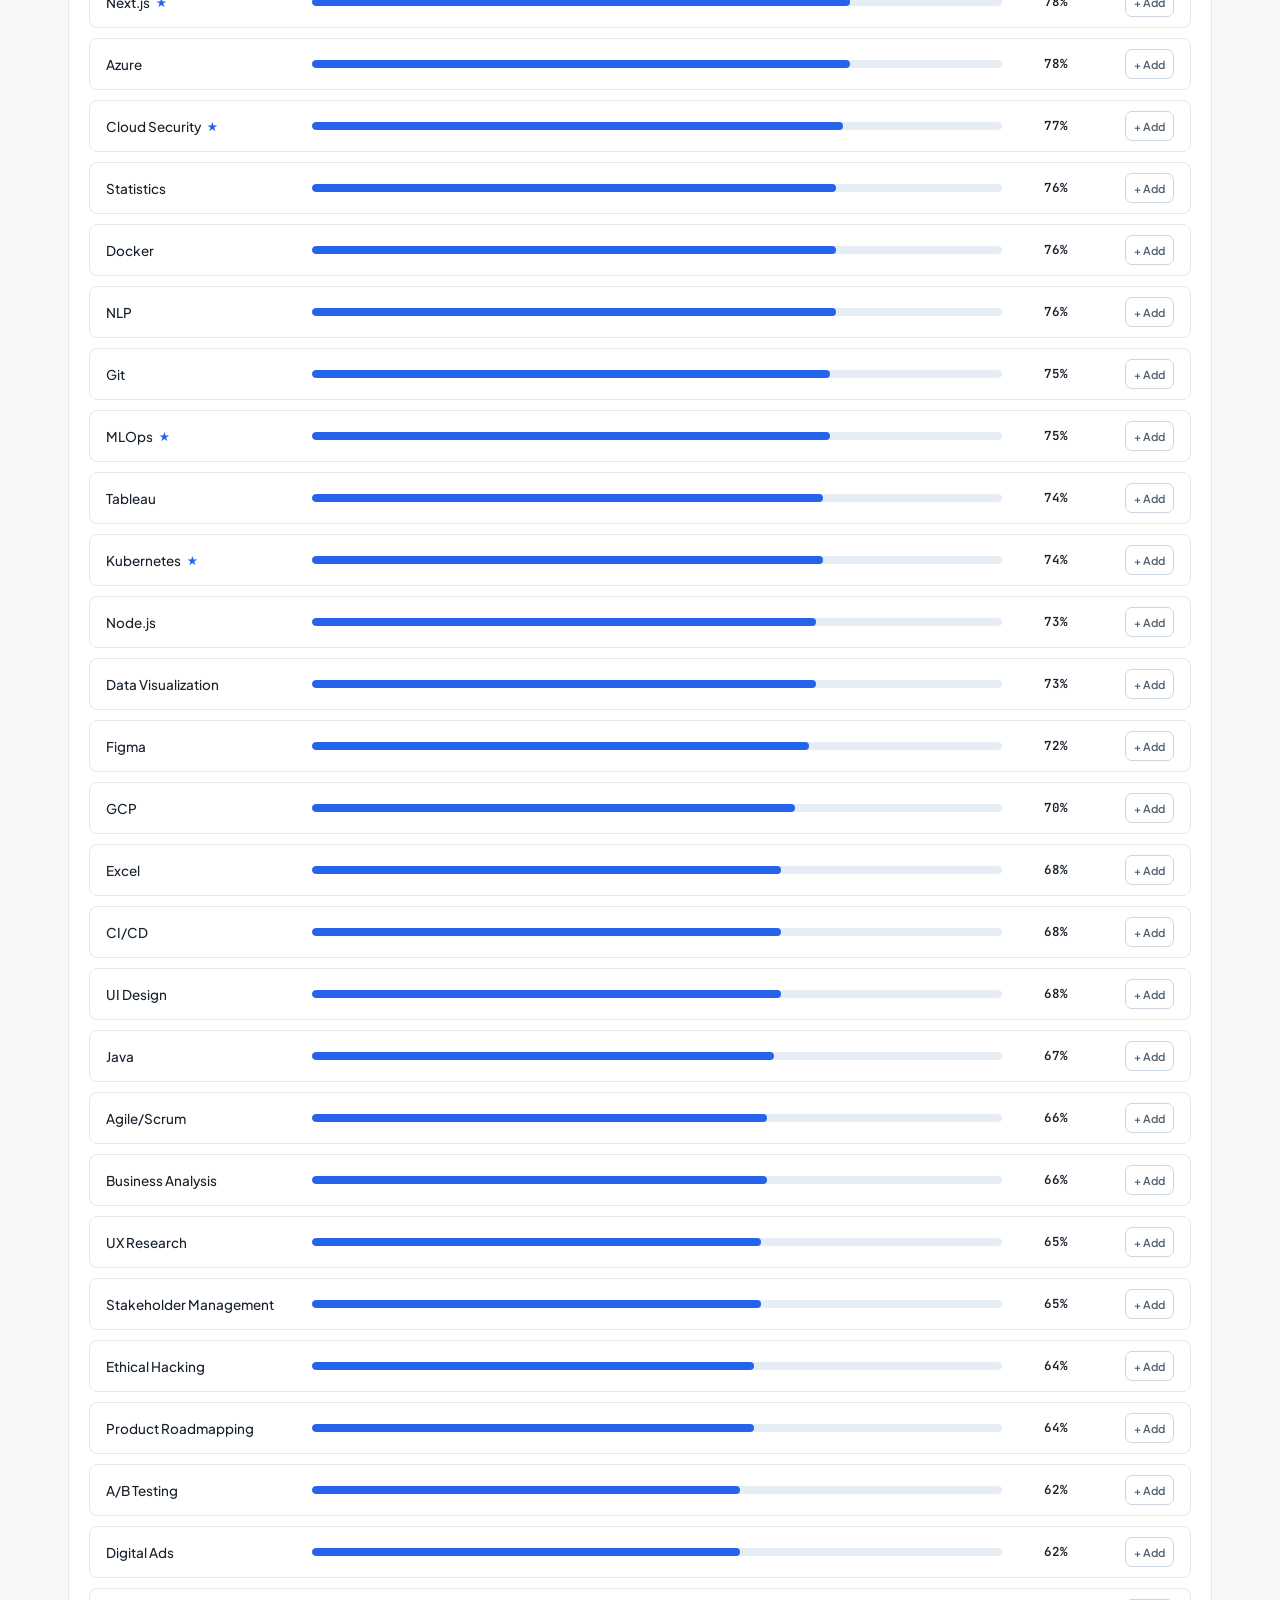
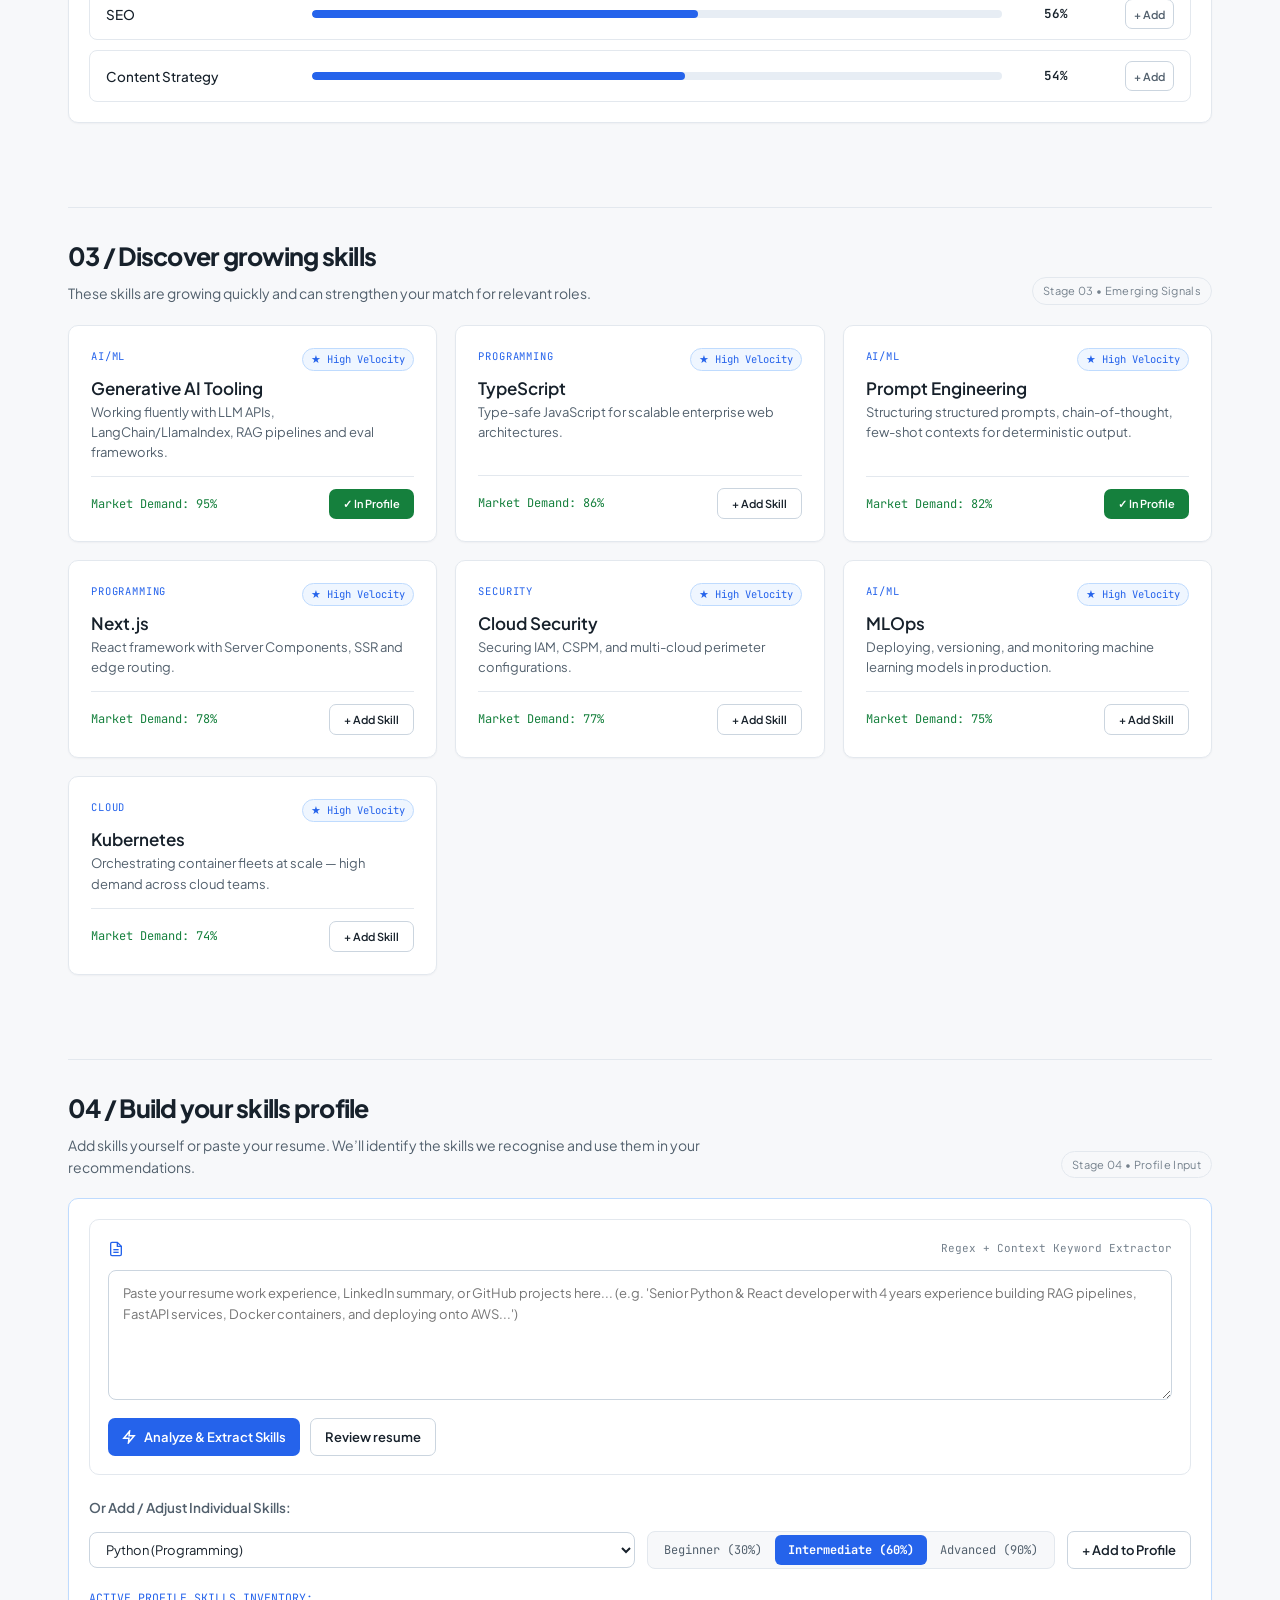
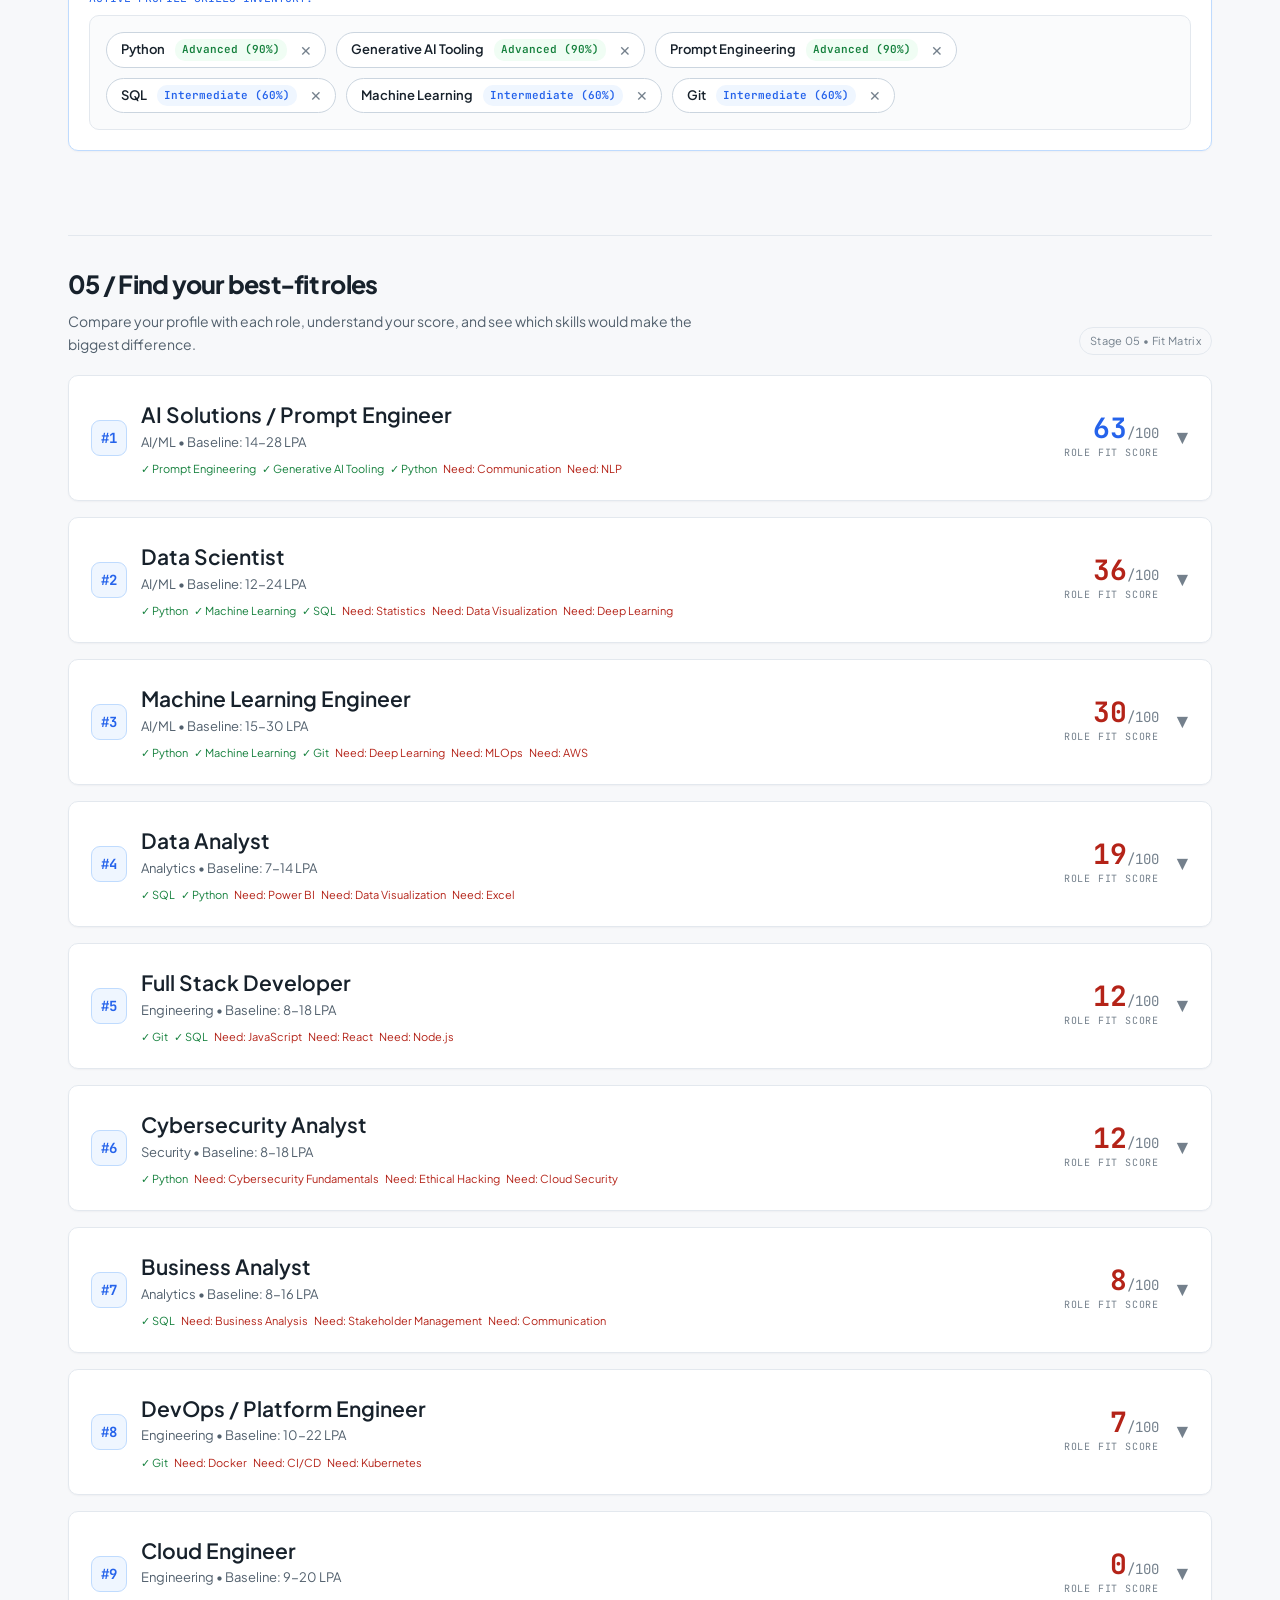
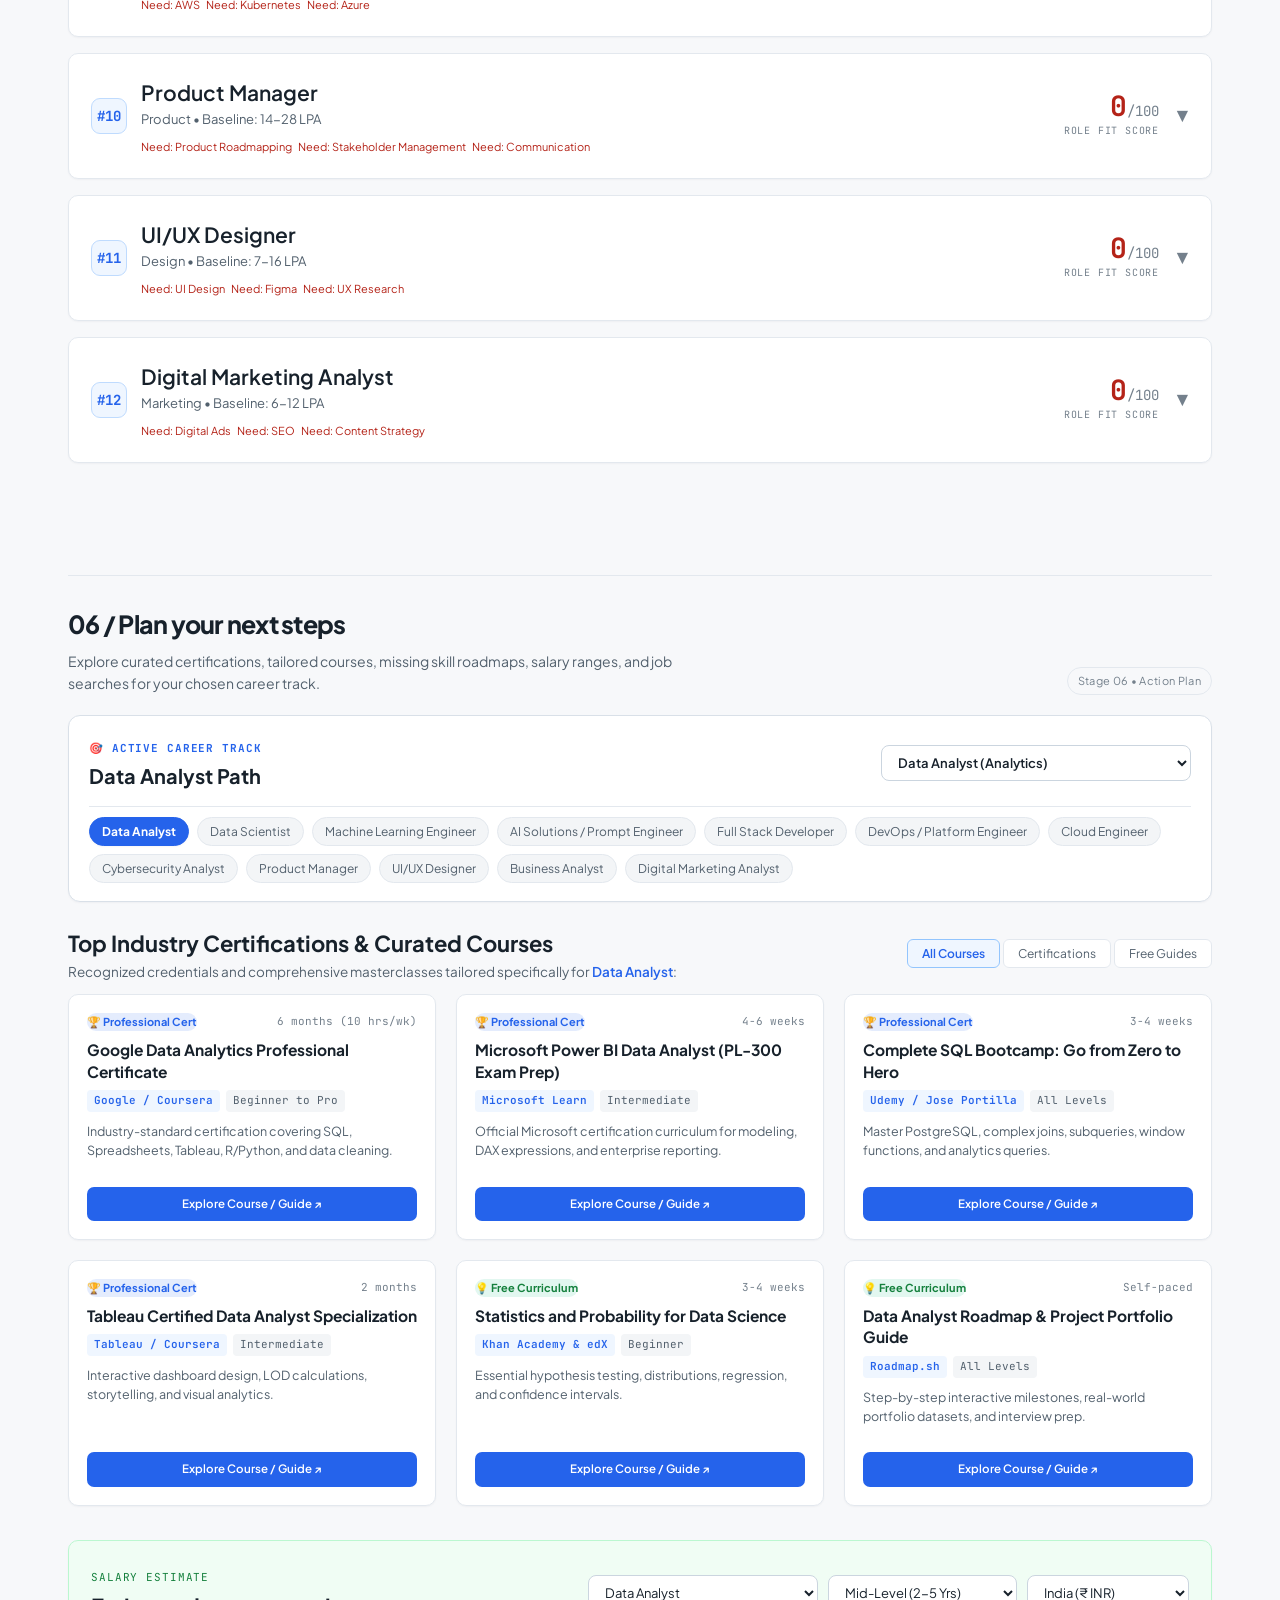
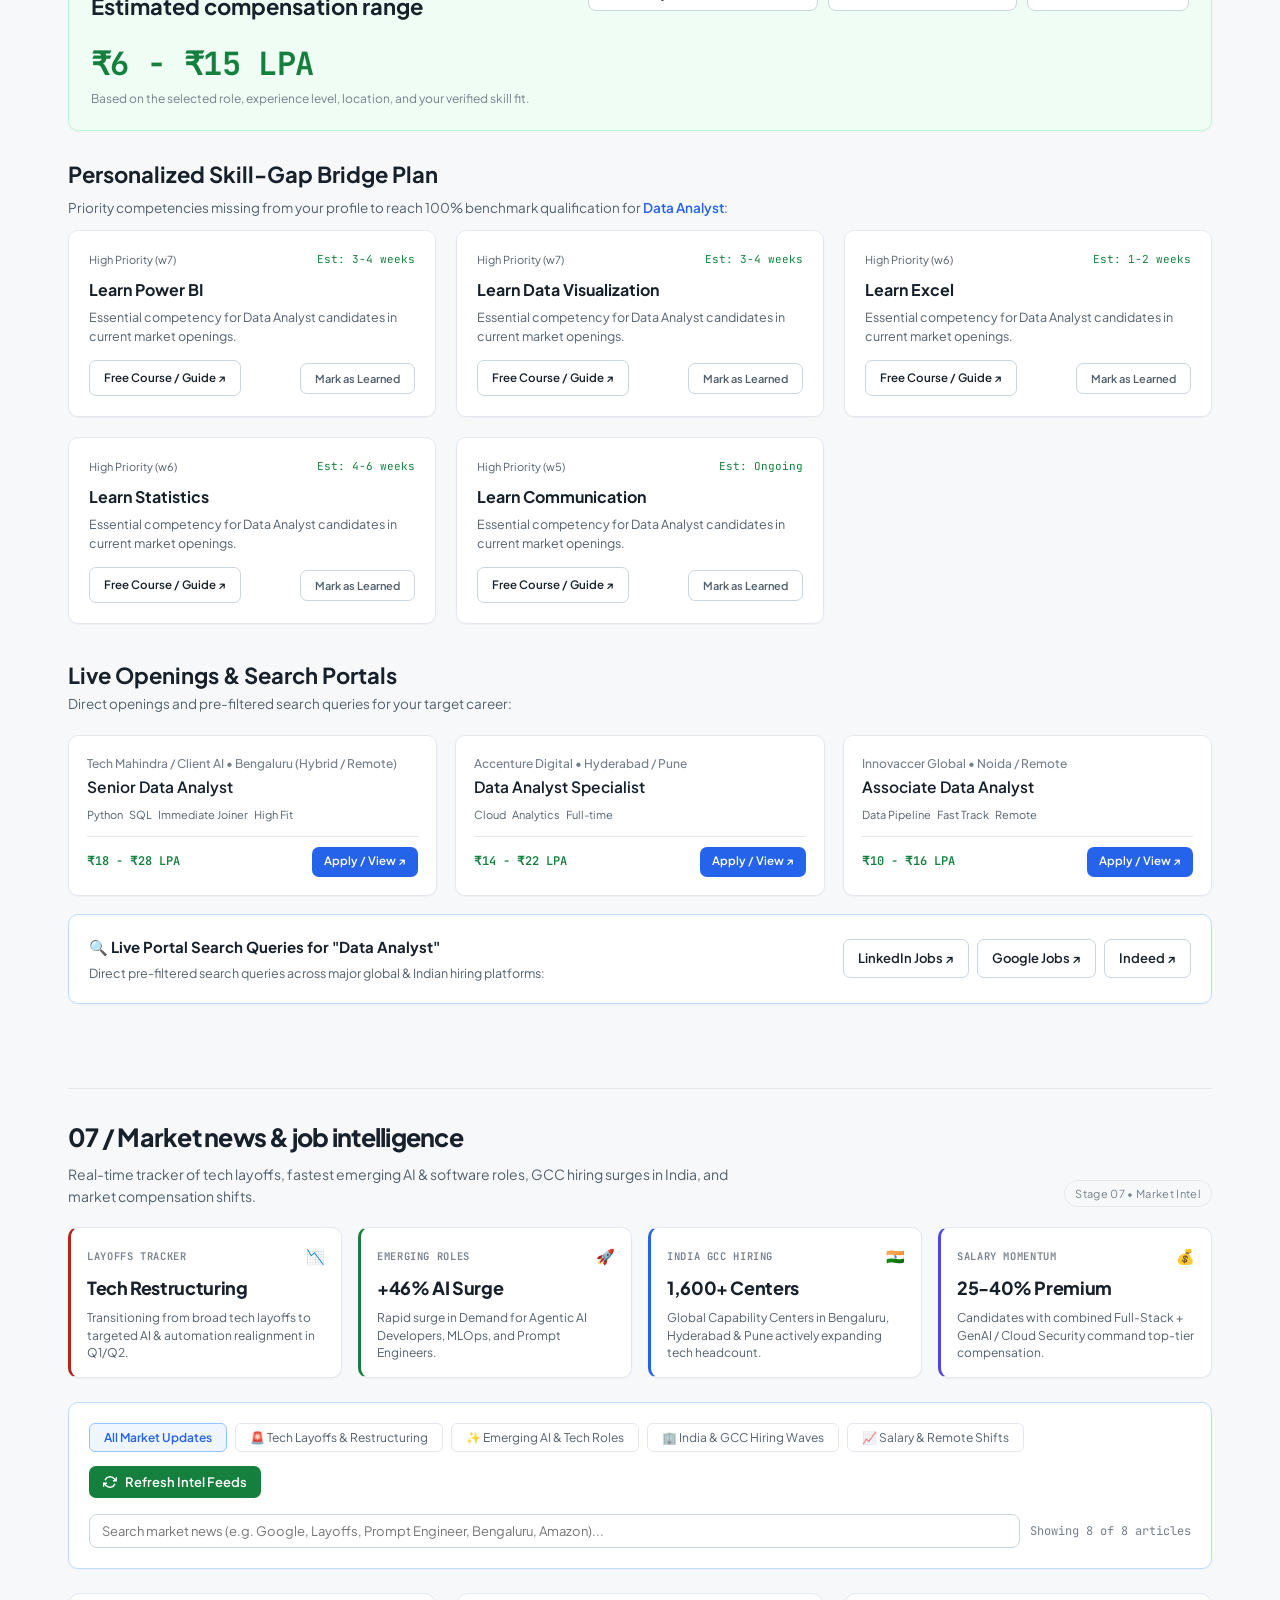
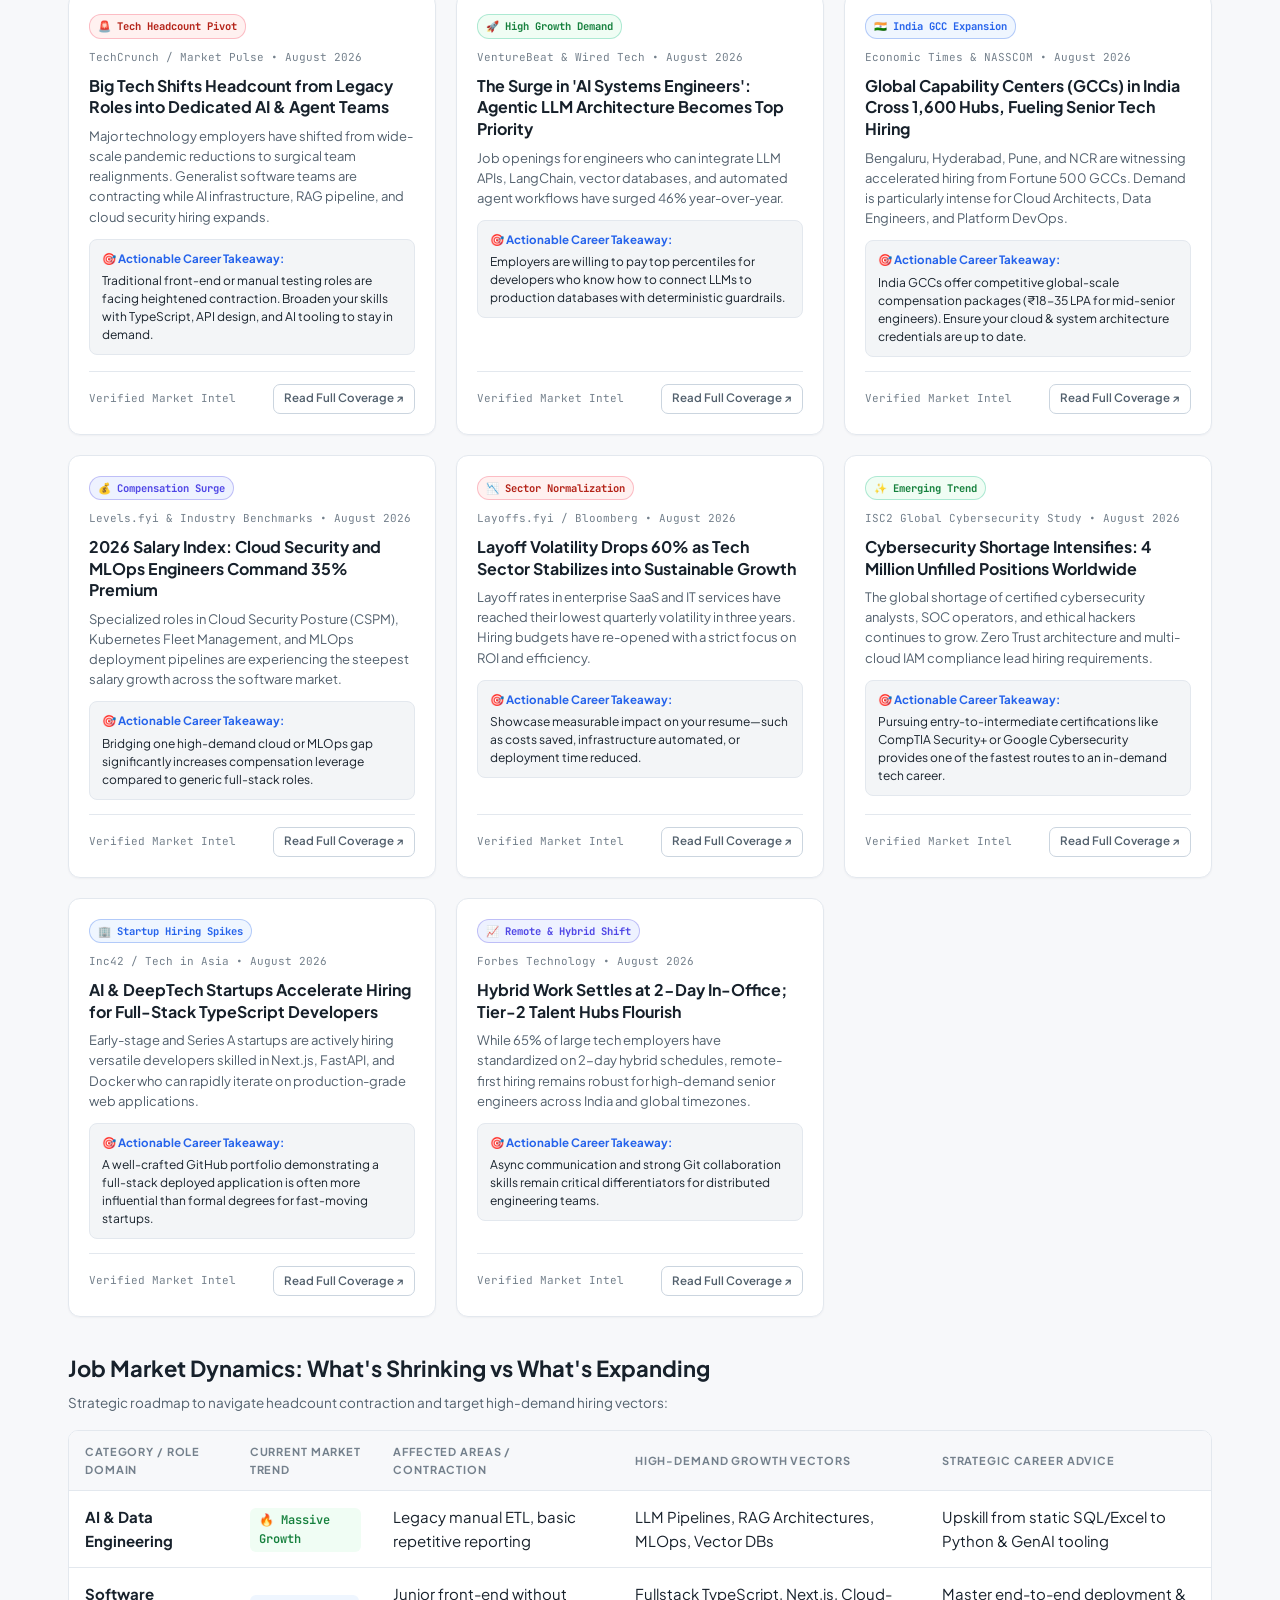
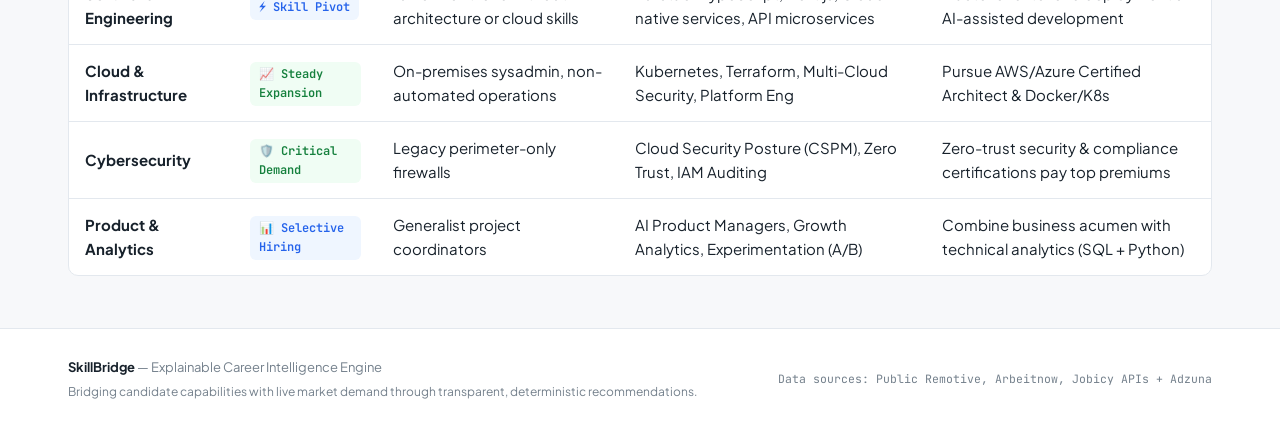
==== commit 4e3a3b5f: "Add role-based course engine, navigation state persistence, and market news & layoffs hub" ====
--- a/index.html
+++ b/index.html
@@ -315,10 +315,45 @@
         <div class="section-title-wrap">
           <h2>06 / Plan your next steps</h2>
           <p class="section-subtitle">
-            Check a salary estimate, follow a learning plan for missing skills, and start your job search.
+            Explore curated certifications, tailored courses, missing skill roadmaps, salary ranges, and job searches for your chosen career track.
           </p>
         </div>
         <span class="stage-tag-badge">Stage 06 • Action Plan</span>
+      </div>
+
+      <!-- Career Option Switcher Banner -->
+      <div class="career-selector-card">
+        <div class="career-selector-header">
+          <div>
+            <span class="career-selector-label">🎯 Active Career Track</span>
+            <h3 class="career-selector-title" id="activeRoleTitleHeading">Data Analyst Path</h3>
+          </div>
+          <div class="career-selector-controls">
+            <label for="roadmapRoleSelect" class="sr-only">Select Career Role</label>
+            <select id="roadmapRoleSelect" class="sync-select career-main-select" aria-label="Select Target Career Role"></select>
+          </div>
+        </div>
+        <div class="career-chips-bar" id="roadmapRoleChips" aria-label="Quick Switch Career Options"></div>
+      </div>
+
+      <!-- Curated Career Certifications & Industry Courses -->
+      <div style="margin-bottom:34px;">
+        <div style="display:flex; justify-content:space-between; align-items:center; flex-wrap:wrap; gap:12px; margin-bottom:12px;">
+          <div>
+            <h3 style="font-family:var(--font-serif); font-size:22px; color:var(--text-primary);">
+              Top Industry Certifications & Curated Courses
+            </h3>
+            <p style="font-size:13.5px; color:var(--text-secondary);">
+              Recognized credentials and comprehensive masterclasses tailored specifically for <span id="courseRoleNameBadge" style="font-weight:600; color:var(--accent-gold);">this role</span>:
+            </p>
+          </div>
+          <div class="course-filter-tags" id="courseFilterTabs">
+            <button class="filter-chip active" data-filter="all">All Courses</button>
+            <button class="filter-chip" data-filter="cert">Certifications</button>
+            <button class="filter-chip" data-filter="free">Free Guides</button>
+          </div>
+        </div>
+        <div class="grid-3" id="careerCoursesContainer"></div>
       </div>
 
       <!-- Real-Time Compensation Estimator -->
@@ -328,19 +363,19 @@
             <span style="font-family:var(--font-mono); font-size:11px; text-transform:uppercase; color:var(--accent-emerald); letter-spacing:0.08em;">
               Salary estimate
             </span>
-            <h3 style="font-family:var(--font-serif); font-size:22px; color:#fff; margin-top:2px;">
-              Your estimated salary range
+            <h3 style="font-family:var(--font-serif); font-size:22px; color:var(--text-primary); margin-top:2px;">
+              Estimated compensation range
             </h3>
           </div>
           <div style="display:flex; gap:10px; flex-wrap:wrap;">
-            <select id="salaryRoleSelect" class="sync-select"></select>
-            <select id="salaryExpSelect" class="sync-select">
+            <select id="salaryRoleSelect" class="sync-select" aria-label="Salary Role"></select>
+            <select id="salaryExpSelect" class="sync-select" aria-label="Experience Level">
               <option value="junior">Junior (0-2 Yrs)</option>
               <option value="mid" selected>Mid-Level (2-5 Yrs)</option>
               <option value="senior">Senior (5-8 Yrs)</option>
               <option value="lead">Lead / Architect (8+ Yrs)</option>
             </select>
-            <select id="salaryGeoSelect" class="sync-select">
+            <select id="salaryGeoSelect" class="sync-select" aria-label="Location Currency">
               <option value="in" selected>India (₹ INR)</option>
               <option value="global">Global / US ($ USD)</option>
             </select>
@@ -350,19 +385,23 @@
         <div class="salary-output-row">
           <div>
             <div class="salary-big-num" id="salaryVal">₹12 - ₹20 LPA</div>
-            <div class="salary-sub-text">Based on the selected role, experience level, location, and your current skill match.</div>
+            <div class="salary-sub-text">Based on the selected role, experience level, location, and your verified skill fit.</div>
           </div>
         </div>
       </div>
 
       <!-- Actionable Learning Roadmaps for Gaps -->
       <div style="margin-bottom:34px;">
-        <h3 style="font-family:var(--font-serif); font-size:22px; color:#fff; margin-bottom:6px;">
-          Skills to build next
-        </h3>
-        <p style="font-size:13.5px; color:var(--text-secondary); margin-bottom:18px;">
-          Focus on the missing skills that can improve your fit for this role.
-        </p>
+        <div style="display:flex; justify-content:space-between; align-items:center; flex-wrap:wrap; gap:12px; margin-bottom:12px;">
+          <div>
+            <h3 style="font-family:var(--font-serif); font-size:22px; color:var(--text-primary); margin-bottom:4px;">
+              Personalized Skill-Gap Bridge Plan
+            </h3>
+            <p style="font-size:13.5px; color:var(--text-secondary);">
+              Priority competencies missing from your profile to reach 100% benchmark qualification for <span id="gapRoleNameBadge" style="font-weight:600; color:var(--accent-gold);">this role</span>:
+            </p>
+          </div>
+        </div>
         <div class="grid-3" id="roadmapCardsContainer"></div>
       </div>
 
@@ -370,15 +409,155 @@
       <div>
         <div style="display:flex; justify-content:space-between; align-items:center; flex-wrap:wrap; gap:14px; margin-bottom:14px;">
           <div>
-            <h3 style="font-family:var(--font-serif); font-size:22px; color:#fff;">
-              Jobs and search links
+            <h3 style="font-family:var(--font-serif); font-size:22px; color:var(--text-primary);">
+              Live Openings & Search Portals
             </h3>
             <p style="font-size:13.5px; color:var(--text-secondary);">
-              Browse matching openings when available, or open a pre-filled search on a job portal.
+              Direct openings and pre-filtered search queries for your target career:
             </p>
           </div>
         </div>
         <div class="jobs-grid" id="jobsContainer"></div>
+      </div>
+    </section>
+
+    <!-- ==========================================================================
+         STAGE 7: JOB MARKET INTEL, LAYOFFS & EMERGING ROLES RADAR
+         ========================================================================== -->
+    <section class="stage-section active" id="stage-news">
+      <div class="section-head">
+        <div class="section-title-wrap">
+          <h2>07 / Market news & job intelligence</h2>
+          <p class="section-subtitle">
+            Real-time tracker of tech layoffs, fastest emerging AI & software roles, GCC hiring surges in India, and market compensation shifts.
+          </p>
+        </div>
+        <span class="stage-tag-badge">Stage 07 • Market Intel</span>
+      </div>
+
+      <!-- Live Market Intelligence KPI Dashboard -->
+      <div class="market-kpi-grid">
+        <div class="market-kpi-card kpi-layoffs">
+          <div class="kpi-top">
+            <span class="kpi-tag">Layoffs Tracker</span>
+            <span class="kpi-icon">📉</span>
+          </div>
+          <div class="kpi-value">Tech Restructuring</div>
+          <div class="kpi-desc">Transitioning from broad tech layoffs to targeted AI & automation realignment in Q1/Q2.</div>
+        </div>
+        <div class="market-kpi-card kpi-growth">
+          <div class="kpi-top">
+            <span class="kpi-tag">Emerging Roles</span>
+            <span class="kpi-icon">🚀</span>
+          </div>
+          <div class="kpi-value">+46% AI Surge</div>
+          <div class="kpi-desc">Rapid surge in Demand for Agentic AI Developers, MLOps, and Prompt Engineers.</div>
+        </div>
+        <div class="market-kpi-card kpi-india">
+          <div class="kpi-top">
+            <span class="kpi-tag">India GCC Hiring</span>
+            <span class="kpi-icon">🇮🇳</span>
+          </div>
+          <div class="kpi-value">1,600+ Centers</div>
+          <div class="kpi-desc">Global Capability Centers in Bengaluru, Hyderabad & Pune actively expanding tech headcount.</div>
+        </div>
+        <div class="market-kpi-card kpi-salary">
+          <div class="kpi-top">
+            <span class="kpi-tag">Salary Momentum</span>
+            <span class="kpi-icon">💰</span>
+          </div>
+          <div class="kpi-value">25-40% Premium</div>
+          <div class="kpi-desc">Candidates with combined Full-Stack + GenAI / Cloud Security command top-tier compensation.</div>
+        </div>
+      </div>
+
+      <!-- News Controls: Search & Category Filter -->
+      <div class="card card-gold" style="margin-bottom:24px;">
+        <div style="display:flex; justify-content:space-between; align-items:center; flex-wrap:wrap; gap:14px; margin-bottom:16px;">
+          <div class="news-category-filters" id="newsCategoryFilter" role="tablist" aria-label="News Topics">
+            <button class="filter-chip active" data-category="all">All Market Updates</button>
+            <button class="filter-chip" data-category="layoffs">🚨 Tech Layoffs & Restructuring</button>
+            <button class="filter-chip" data-category="emerging">✨ Emerging AI & Tech Roles</button>
+            <button class="filter-chip" data-category="hiring">🏢 India & GCC Hiring Waves</button>
+            <button class="filter-chip" data-category="salary">📈 Salary & Remote Shifts</button>
+          </div>
+          <button class="btn btn-sm btn-emerald" id="syncNewsBtn">
+            <svg width="14" height="14" viewBox="0 0 24 24" fill="none" stroke="currentColor" stroke-width="2.5">
+              <path d="M23 4v6h-6M1 20v-6h6"/>
+              <path d="M3.51 9a9 9 0 0 1 14.85-3.36L23 10M1 14l4.64 4.36A9 9 0 0 0 20.49 15"/>
+            </svg>
+            Refresh Intel Feeds
+          </button>
+        </div>
+
+        <div style="display:flex; gap:10px; align-items:center;">
+          <input type="search" id="newsSearchInput" class="sync-input" placeholder="Search market news (e.g. Google, Layoffs, Prompt Engineer, Bengaluru, Amazon)..." aria-label="Search Market News">
+          <span id="newsResultsCount" style="font-family:var(--font-mono); font-size:12px; color:var(--text-muted); white-space:nowrap;">Showing all articles</span>
+        </div>
+      </div>
+
+      <!-- Market News Grid -->
+      <div class="news-grid" id="newsGridContainer" aria-live="polite"></div>
+
+      <!-- Tech Hiring vs Layoffs Shift Matrix -->
+      <div style="margin-top:34px;">
+        <h3 style="font-family:var(--font-serif); font-size:22px; color:var(--text-primary); margin-bottom:6px;">
+          Job Market Dynamics: What's Shrinking vs What's Expanding
+        </h3>
+        <p style="font-size:13.5px; color:var(--text-secondary); margin-bottom:16px;">
+          Strategic roadmap to navigate headcount contraction and target high-demand hiring vectors:
+        </p>
+
+        <div class="table-responsive">
+          <table class="modern-table">
+            <thead>
+              <tr>
+                <th>Category / Role Domain</th>
+                <th>Current Market Trend</th>
+                <th>Affected Areas / Contraction</th>
+                <th>High-Demand Growth Vectors</th>
+                <th>Strategic Career Advice</th>
+              </tr>
+            </thead>
+            <tbody>
+              <tr>
+                <td><strong>AI & Data Engineering</strong></td>
+                <td><span class="score-badge score-high">🔥 Massive Growth</span></td>
+                <td>Legacy manual ETL, basic repetitive reporting</td>
+                <td>LLM Pipelines, RAG Architectures, MLOps, Vector DBs</td>
+                <td>Upskill from static SQL/Excel to Python & GenAI tooling</td>
+              </tr>
+              <tr>
+                <td><strong>Software Engineering</strong></td>
+                <td><span class="score-badge score-med">⚡ Skill Pivot</span></td>
+                <td>Junior front-end without architecture or cloud skills</td>
+                <td>Fullstack TypeScript, Next.js, Cloud-native services, API microservices</td>
+                <td>Master end-to-end deployment & AI-assisted development</td>
+              </tr>
+              <tr>
+                <td><strong>Cloud & Infrastructure</strong></td>
+                <td><span class="score-badge score-high">📈 Steady Expansion</span></td>
+                <td>On-premises sysadmin, non-automated operations</td>
+                <td>Kubernetes, Terraform, Multi-Cloud Security, Platform Eng</td>
+                <td>Pursue AWS/Azure Certified Architect & Docker/K8s</td>
+              </tr>
+              <tr>
+                <td><strong>Cybersecurity</strong></td>
+                <td><span class="score-badge score-high">🛡️ Critical Demand</span></td>
+                <td>Legacy perimeter-only firewalls</td>
+                <td>Cloud Security Posture (CSPM), Zero Trust, IAM Auditing</td>
+                <td>Zero-trust security & compliance certifications pay top premiums</td>
+              </tr>
+              <tr>
+                <td><strong>Product & Analytics</strong></td>
+                <td><span class="score-badge score-med">📊 Selective Hiring</span></td>
+                <td>Generalist project coordinators</td>
+                <td>AI Product Managers, Growth Analytics, Experimentation (A/B)</td>
+                <td>Combine business acumen with technical analytics (SQL + Python)</td>
+              </tr>
+            </tbody>
+          </table>
+        </div>
       </div>
     </section>
 
--- a/style.css
+++ b/style.css
@@ -2051,3 +2051,415 @@
   .jobs-main { padding-top: 36px; }
   .job-portal-links, .jobs-section-head { align-items: flex-start; flex-direction: column; }
 }
+
+/* ==========================================================================
+   STAGE 06: DYNAMIC CAREER SELECTOR & COURSES STYLING
+   ========================================================================== */
+.pipeline-track {
+  grid-template-columns: repeat(7, 1fr);
+}
+
+@media (max-width: 1100px) {
+  .pipeline-track {
+    grid-template-columns: repeat(4, 1fr);
+  }
+}
+
+@media (max-width: 640px) {
+  .pipeline-track {
+    grid-template-columns: repeat(2, 1fr);
+  }
+}
+
+.career-selector-card {
+  background: var(--bg-surface);
+  border: 1px solid var(--border-gold);
+  border-radius: 12px;
+  padding: 18px 20px;
+  margin-bottom: 24px;
+  box-shadow: var(--shadow-sm);
+}
+
+.career-selector-header {
+  display: flex;
+  justify-content: space-between;
+  align-items: center;
+  gap: 16px;
+  flex-wrap: wrap;
+  margin-bottom: 14px;
+}
+
+.career-selector-label {
+  font-family: var(--font-mono);
+  font-size: 11px;
+  text-transform: uppercase;
+  letter-spacing: 0.08em;
+  color: var(--accent-gold);
+  font-weight: 700;
+}
+
+.career-selector-title {
+  font-family: var(--font-serif);
+  font-size: 20px;
+  font-weight: 700;
+  color: var(--text-primary);
+  margin-top: 2px;
+}
+
+.career-main-select {
+  min-width: 240px;
+  font-weight: 600;
+}
+
+.career-chips-bar {
+  display: flex;
+  gap: 8px;
+  flex-wrap: wrap;
+  padding-top: 10px;
+  border-top: 1px solid var(--border-glass);
+}
+
+.career-role-chip {
+  background: var(--bg-surface-elevated);
+  border: 1px solid var(--border-glass);
+  color: var(--text-secondary);
+  font-size: 12px;
+  padding: 6px 12px;
+  border-radius: 20px;
+  cursor: pointer;
+  transition: all var(--transition-fast);
+  white-space: nowrap;
+}
+
+.career-role-chip:hover {
+  background: var(--accent-gold-bg);
+  border-color: #93c5fd;
+  color: var(--accent-gold);
+}
+
+.career-role-chip.active {
+  background: var(--accent-gold);
+  border-color: var(--accent-gold);
+  color: #ffffff;
+  font-weight: 700;
+  box-shadow: var(--shadow-sm);
+}
+
+/* Course Cards */
+.course-card {
+  display: flex;
+  flex-direction: column;
+  justify-content: space-between;
+  min-height: 240px;
+  border: 1px solid var(--border-glass);
+  background: var(--bg-surface);
+  border-radius: 10px;
+  padding: 18px;
+  transition: all var(--transition-fast);
+}
+
+.course-card:hover {
+  border-color: var(--accent-gold);
+  transform: translateY(-2px);
+  box-shadow: var(--shadow-md);
+}
+
+.course-card-title {
+  font-size: 15.5px;
+  font-weight: 700;
+  color: var(--text-primary);
+  line-height: 1.4;
+  margin-bottom: 8px;
+}
+
+.course-meta-row {
+  display: flex;
+  gap: 6px;
+  flex-wrap: wrap;
+  align-items: center;
+  margin-bottom: 10px;
+}
+
+.course-provider-tag {
+  font-family: var(--font-mono);
+  font-size: 11px;
+  background: var(--accent-gold-bg);
+  color: var(--accent-gold);
+  padding: 2px 7px;
+  border-radius: 4px;
+  font-weight: 600;
+}
+
+.course-level-tag {
+  font-family: var(--font-mono);
+  font-size: 11px;
+  background: var(--bg-surface-elevated);
+  color: var(--text-secondary);
+  padding: 2px 7px;
+  border-radius: 4px;
+}
+
+.course-card-desc {
+  font-size: 12.5px;
+  color: var(--text-secondary);
+  line-height: 1.55;
+  margin-bottom: 14px;
+  flex: 1;
+}
+
+.badge-cert {
+  background: rgba(37, 99, 235, 0.12);
+  color: #2563eb;
+  border-color: rgba(37, 99, 235, 0.3);
+  font-weight: 700;
+}
+
+.badge-free {
+  background: rgba(16, 185, 129, 0.12);
+  color: #15803d;
+  border-color: rgba(16, 185, 129, 0.3);
+  font-weight: 700;
+}
+
+/* ==========================================================================
+   STAGE 07: JOB MARKET NEWS & LAYOFFS RADAR STYLING
+   ========================================================================== */
+.market-kpi-grid {
+  display: grid;
+  grid-template-columns: repeat(4, 1fr);
+  gap: 16px;
+  margin-bottom: 24px;
+}
+
+@media (max-width: 900px) {
+  .market-kpi-grid {
+    grid-template-columns: repeat(2, 1fr);
+  }
+}
+
+@media (max-width: 500px) {
+  .market-kpi-grid {
+    grid-template-columns: 1fr;
+  }
+}
+
+.market-kpi-card {
+  background: var(--bg-surface);
+  border: 1px solid var(--border-glass);
+  border-radius: 10px;
+  padding: 16px;
+  box-shadow: var(--shadow-sm);
+  display: flex;
+  flex-direction: column;
+  gap: 6px;
+}
+
+.market-kpi-card.kpi-layoffs {
+  border-left: 3px solid var(--accent-rose);
+}
+
+.market-kpi-card.kpi-growth {
+  border-left: 3px solid var(--accent-emerald);
+}
+
+.market-kpi-card.kpi-india {
+  border-left: 3px solid var(--accent-gold);
+}
+
+.market-kpi-card.kpi-salary {
+  border-left: 3px solid var(--accent-indigo);
+}
+
+.kpi-top {
+  display: flex;
+  justify-content: space-between;
+  align-items: center;
+}
+
+.kpi-tag {
+  font-family: var(--font-mono);
+  font-size: 10.5px;
+  text-transform: uppercase;
+  letter-spacing: 0.06em;
+  color: var(--text-muted);
+  font-weight: 600;
+}
+
+.kpi-value {
+  font-size: 18px;
+  font-weight: 750;
+  color: var(--text-primary);
+  letter-spacing: -0.02em;
+}
+
+.kpi-desc {
+  font-size: 12px;
+  color: var(--text-secondary);
+  line-height: 1.45;
+}
+
+/* News Filters & Search */
+.news-category-filters {
+  display: flex;
+  gap: 8px;
+  flex-wrap: wrap;
+}
+
+.news-grid {
+  display: grid;
+  grid-template-columns: repeat(auto-fill, minmax(340px, 1fr));
+  gap: 20px;
+  margin-top: 10px;
+}
+
+.news-card {
+  background: var(--bg-surface);
+  border: 1px solid var(--border-glass);
+  border-radius: 12px;
+  padding: 20px;
+  display: flex;
+  flex-direction: column;
+  justify-content: space-between;
+  gap: 14px;
+  box-shadow: var(--shadow-sm);
+  transition: all var(--transition-fast);
+}
+
+.news-card:hover {
+  border-color: var(--accent-gold);
+  transform: translateY(-2px);
+  box-shadow: var(--shadow-md);
+}
+
+.news-meta-top {
+  display: flex;
+  align-items: center;
+  justify-content: space-between;
+  gap: 10px;
+  margin-bottom: 8px;
+  flex-wrap: wrap;
+}
+
+.news-impact-badge {
+  font-family: var(--font-mono);
+  font-size: 10.5px;
+  padding: 3px 8px;
+  border-radius: 12px;
+  font-weight: 700;
+}
+
+.impact-layoff {
+  background: var(--accent-rose-bg);
+  color: var(--accent-rose);
+  border: 1px solid rgba(244, 63, 94, 0.3);
+}
+
+.impact-growth {
+  background: var(--accent-emerald-bg);
+  color: var(--accent-emerald);
+  border: 1px solid rgba(16, 185, 129, 0.3);
+}
+
+.impact-hiring {
+  background: var(--accent-gold-bg);
+  color: var(--accent-gold);
+  border: 1px solid rgba(37, 99, 235, 0.3);
+}
+
+.impact-salary {
+  background: var(--accent-indigo-bg);
+  color: var(--accent-indigo);
+  border: 1px solid rgba(79, 70, 229, 0.3);
+}
+
+.impact-trend {
+  background: var(--bg-surface-elevated);
+  color: var(--text-secondary);
+  border: 1px solid var(--border-glass);
+}
+
+.news-date-text {
+  font-family: var(--font-mono);
+  font-size: 11px;
+  color: var(--text-muted);
+}
+
+.news-title {
+  font-size: 16px;
+  font-weight: 700;
+  color: var(--text-primary);
+  line-height: 1.35;
+  margin-bottom: 8px;
+}
+
+.news-summary {
+  font-size: 13px;
+  color: var(--text-secondary);
+  line-height: 1.55;
+  margin-bottom: 12px;
+}
+
+.news-advice-box {
+  background: var(--bg-surface-elevated);
+  border: 1px solid var(--border-glass);
+  border-radius: 8px;
+  padding: 10px 12px;
+  margin-top: 6px;
+}
+
+.news-advice-label {
+  font-size: 11.5px;
+  font-weight: 700;
+  color: var(--accent-gold);
+  display: block;
+  margin-bottom: 4px;
+}
+
+.news-advice-box p {
+  font-size: 12px;
+  color: var(--text-primary);
+  line-height: 1.5;
+}
+
+.news-footer-row {
+  display: flex;
+  align-items: center;
+  justify-content: space-between;
+  padding-top: 12px;
+  border-top: 1px solid var(--border-glass);
+}
+
+/* Dark Mode Overrides for Stage 06 & 07 */
+body[data-theme="dark"] .career-selector-card,
+body[data-theme="dark"] .course-card,
+body[data-theme="dark"] .market-kpi-card,
+body[data-theme="dark"] .news-card {
+  background: var(--bg-surface);
+  border-color: var(--border-glass);
+}
+
+body[data-theme="dark"] .career-role-chip {
+  background: var(--bg-surface-elevated);
+  color: var(--text-secondary);
+}
+
+body[data-theme="dark"] .career-role-chip.active {
+  background: var(--accent-gold);
+  color: #0b1220;
+}
+
+body[data-theme="dark"] .news-advice-box {
+  background: #111821;
+  border-color: var(--border-glass);
+}
+
+body[data-theme="dark"] .badge-cert {
+  background: var(--accent-gold-bg);
+  color: var(--accent-gold);
+}
+
+body[data-theme="dark"] .badge-free {
+  background: var(--accent-emerald-bg);
+  color: var(--accent-emerald);
+}
+
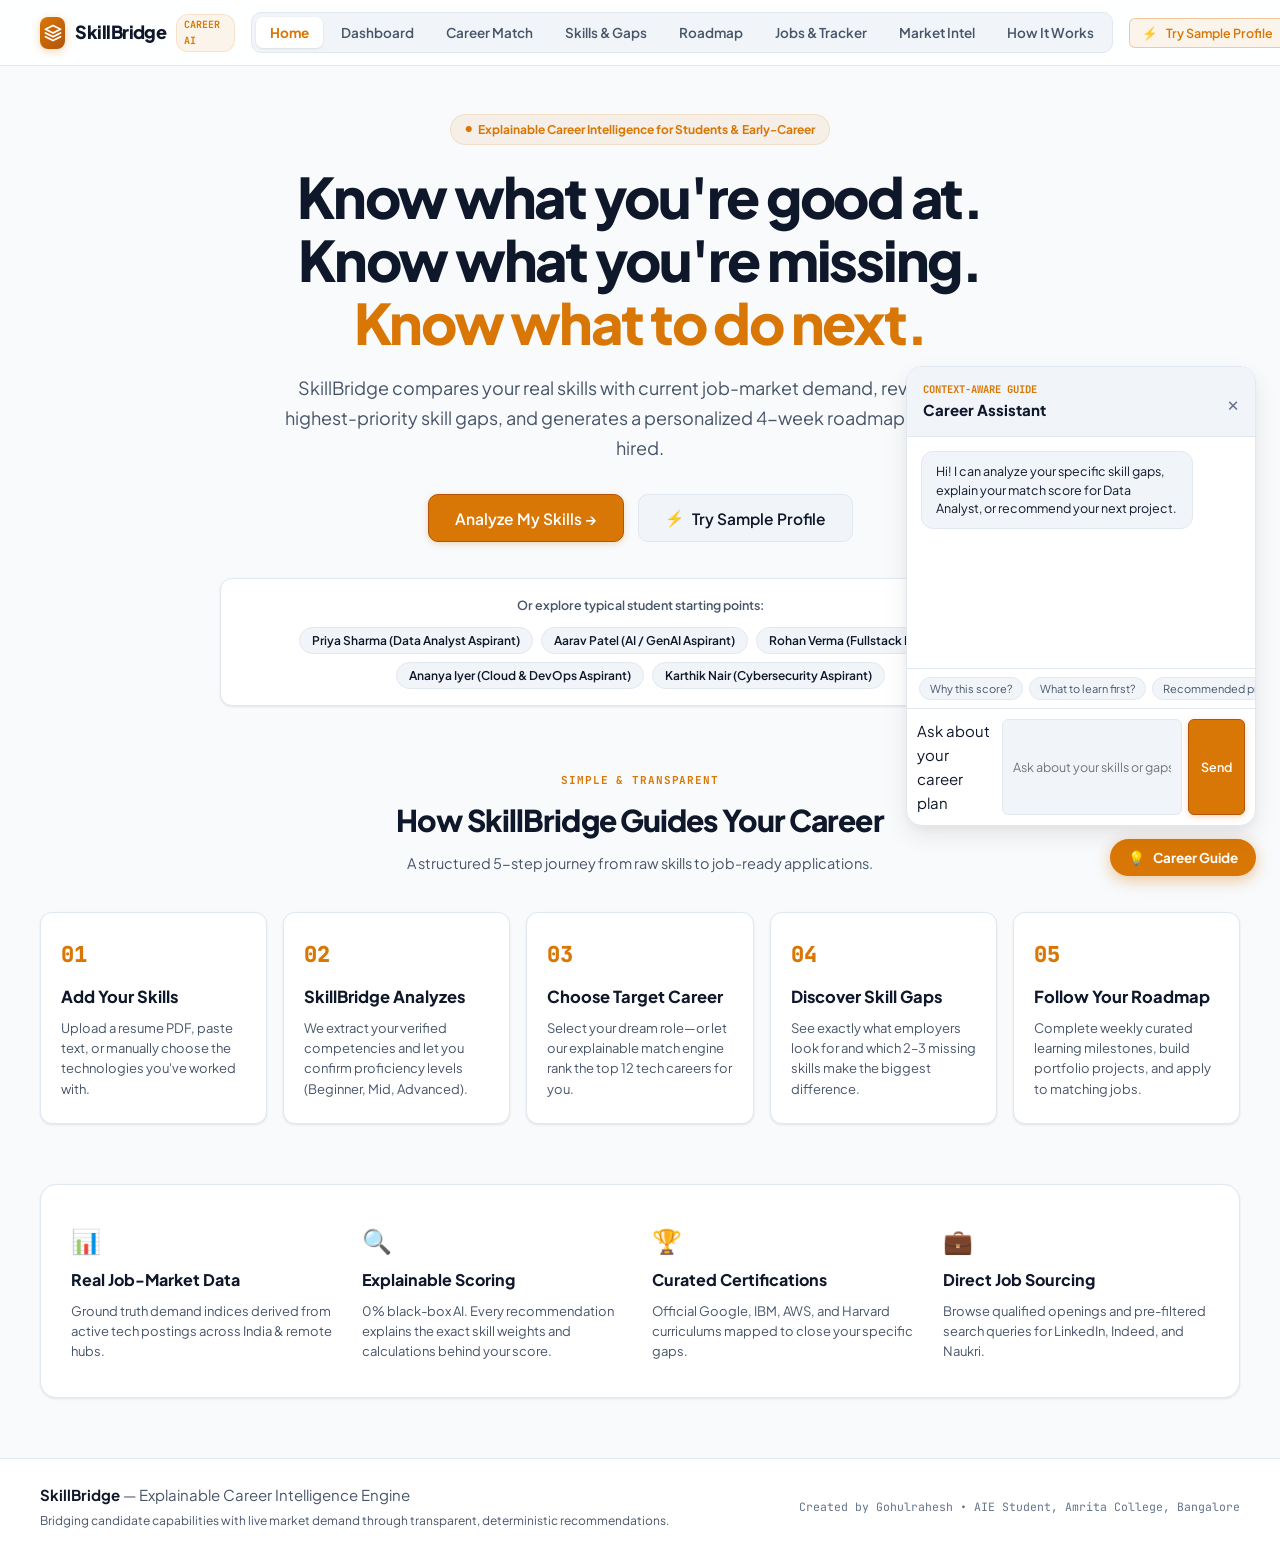
==== commit f577415d: "Transform SkillBridge into student-centric platform with rich market news imagery, unified navigatio" ====
--- a/index.html
+++ b/index.html
@@ -3,47 +3,62 @@
 <head>
   <meta charset="UTF-8">
   <meta name="viewport" content="width=device-width, initial-scale=1.0">
-  <title>SkillBridge — Live Explainable Career & Skill Matching Engine</title>
+  <meta name="description" content="SkillBridge — Know what you're good at, know what you're missing, and get a personalized roadmap based on real job market demand.">
+  <title>SkillBridge — Career Fit & Learning Roadmap Engine</title>
   
-  <!-- Google Fonts: Plus Jakarta Sans, Fraunces, JetBrains Mono -->
+  <!-- Google Fonts: Plus Jakarta Sans & JetBrains Mono -->
   <link rel="preconnect" href="https://fonts.googleapis.com">
   <link rel="preconnect" href="https://fonts.gstatic.com" crossorigin>
-  <link href="https://fonts.googleapis.com/css2?family=Fraunces:ital,opsz,wght@0,9..144,400;0,9..144,500;0,9..144,600;1,9..144,400;1,9..144,500&family=JetBrains+Mono:wght@400;500;600;700&family=Plus+Jakarta+Sans:wght@400;500;600;700;800&display=swap" rel="stylesheet">
+  <link href="https://fonts.googleapis.com/css2?family=JetBrains+Mono:wght@400;500;600;700&family=Plus+Jakarta+Sans:wght@400;500;600;700;800&display=swap" rel="stylesheet">
   
   <link rel="stylesheet" href="style.css">
 </head>
-<body>
+<body data-theme="light">
 
   <!-- ==========================================================================
-       SITE HEADER
+       SITE HEADER & GLOBAL NAVIGATION
        ========================================================================== -->
   <header class="site-header">
     <div class="container">
       <div class="nav-wrapper">
-        <div class="brand-logo" id="brandHome">
+        <a class="brand-logo" id="brandHome" href="#landing" aria-label="SkillBridge Home">
           <div class="brand-icon">
             <svg viewBox="0 0 24 24" fill="none" stroke="currentColor" stroke-width="2.5" stroke-linecap="round" stroke-linejoin="round">
               <path d="M12 2L2 7l10 5 10-5-10-5zM2 17l10 5 10-5M2 12l10 5 10-5"/>
             </svg>
           </div>
           <span class="brand-text">SkillBridge</span>
-          <span class="brand-badge">Live Engine</span>
-        </div>
-
-        <!-- Navigation Tabs -->
-        <nav class="stage-nav" id="stageNav"></nav>
-
+          <span class="brand-badge">Career AI</span>
+        </a>
+
+        <!-- Main Product Navigation -->
+        <nav class="main-nav" id="mainNav" aria-label="Main Navigation">
+          <button class="nav-tab active" data-page="landing">Home</button>
+          <button class="nav-tab" data-page="dashboard">Dashboard</button>
+          <button class="nav-tab" data-page="career-match">Career Match</button>
+          <button class="nav-tab" data-page="skills-gaps">Skills & Gaps</button>
+          <button class="nav-tab" data-page="roadmap">Roadmap</button>
+          <button class="nav-tab" data-page="jobs">Jobs & Tracker</button>
+          <button class="nav-tab" data-page="market">Market Intel</button>
+          <button class="nav-tab" data-page="methodology">How It Works</button>
+        </nav>
+
+        <!-- Header Actions -->
         <div class="nav-actions">
-          <div class="live-pulse-pill">
-            <span class="live-dot" id="statusDot"></span>
-            <span id="dataBadge" class="badge">Baseline Dataset</span>
-          </div>
+          <button class="btn btn-sm btn-ghost demo-btn" id="headerSampleBtn" title="Load realistic student sample profile">
+            <span>⚡</span> Try Sample Profile
+          </button>
           <div class="theme-control">
-            <span>Theme</span>
             <button class="theme-toggle" id="themeToggle" type="button" aria-label="Switch to dark mode" aria-pressed="false"></button>
           </div>
-          <button class="btn btn-sm btn-secondary" id="exportBtn">
-            <svg width="14" height="14" viewBox="0 0 24 24" fill="none" stroke="currentColor" stroke-width="2" stroke-linecap="round" stroke-linejoin="round">
+          <button class="icon-btn" id="settingsModalBtn" title="Developer & API Settings" aria-label="Developer Settings">
+            <svg width="17" height="17" viewBox="0 0 24 24" fill="none" stroke="currentColor" stroke-width="2" stroke-linecap="round" stroke-linejoin="round">
+              <circle cx="12" cy="12" r="3"></circle>
+              <path d="M19.4 15a1.65 1.65 0 0 0 .33 1.82l.06.06a2 2 0 0 1 0 2.83 2 2 0 0 1-2.83 0l-.06-.06a1.65 1.65 0 0 0-1.82-.33 1.65 1.65 0 0 0-1 1.51V21a2 2 0 0 1-2 2 2 2 0 0 1-2-2v-.09A1.65 1.65 0 0 0 9 19.4a1.65 1.65 0 0 0-1.82.33l-.06.06a2 2 0 0 1-2.83 0 2 2 0 0 1 0-2.83l.06-.06a1.65 1.65 0 0 0 .33-1.82 1.65 1.65 0 0 0-1.51-1H3a2 2 0 0 1-2-2 2 2 0 0 1 2-2h.09A1.65 1.65 0 0 0 4.6 9a1.65 1.65 0 0 0-.33-1.82l-.06-.06a2 2 0 0 1 0-2.83 2 2 0 0 1 2.83 0l.06.06a1.65 1.65 0 0 0 1.82.33H9a1.65 1.65 0 0 0 1-1.51V3a2 2 0 0 1 2-2 2 2 0 0 1 2 2v.09a1.65 1.65 0 0 0 1 1.51 1.65 1.65 0 0 0 1.82-.33l.06-.06a2 2 0 0 1 2.83 0 2 2 0 0 1 0 2.83l-.06.06a1.65 1.65 0 0 0-.33 1.82V9a1.65 1.65 0 0 0 1.51 1H21a2 2 0 0 1 2 2 2 2 0 0 1-2 2h-.09a1.65 1.65 0 0 0-1.51 1z"></path>
+            </svg>
+          </button>
+          <button class="btn btn-sm btn-secondary export-btn" id="exportBtn" title="Export Career Audit Report">
+            <svg width="14" height="14" viewBox="0 0 24 24" fill="none" stroke="currentColor" stroke-width="2">
               <path d="M21 15v4a2 2 0 0 1-2 2H5a2 2 0 0 1-2-2v-4M7 10l5 5 5-5M12 15V3"/>
             </svg>
             Export Audit
@@ -53,217 +68,374 @@
     </div>
   </header>
 
+  <!-- Mobile Bottom / Sticky Navigation -->
+  <div class="mobile-nav-bar" id="mobileNavBar" aria-label="Mobile Navigation">
+    <button class="mobile-nav-item active" data-page="landing"><span>🏠</span>Home</button>
+    <button class="mobile-nav-item" data-page="dashboard"><span>📊</span>Dashboard</button>
+    <button class="mobile-nav-item" data-page="career-match"><span>🎯</span>Matches</button>
+    <button class="mobile-nav-item" data-page="skills-gaps"><span>⚡</span>Skills</button>
+    <button class="mobile-nav-item" data-page="roadmap"><span>🗺️</span>Roadmap</button>
+    <button class="mobile-nav-item" data-page="jobs"><span>💼</span>Jobs</button>
+    <button class="mobile-nav-item" data-page="market"><span>📰</span>News</button>
+  </div>
+
   <!-- ==========================================================================
-       MAIN CONTAINER
+       MAIN CONTAINER & VIEWS
        ========================================================================== -->
-  <main class="container">
-
-    <!-- HERO SECTION -->
-    <section class="hero-section" id="heroSection">
-      <div class="hero-badge-row">
-        <div class="hero-pill">
-          <span>●</span> Explainable Career Intelligence Engine
-        </div>
-        <span style="font-family:var(--font-mono); font-size:12px; color:var(--text-muted);" id="livePostingsCount">
-          Active Live Data Feeds Enabled
-        </span>
-      </div>
-
-      <h1 class="hero-headline">
-        Find the career path that <em>fits your skills</em>.
-      </h1>
-
-      <p class="hero-desc">
-        Add your skills, compare them with job-market demand, and get a clear plan for what to learn or apply for next.
-      </p>
-
-      <!-- 6-Stage Pipeline Track -->
-      <div class="pipeline-track" id="pipelineTrack"></div>
-
-      <!-- Quick Persona Presets Loader -->
-      <div class="persona-bar">
-        <div class="persona-label">
-          <svg width="14" height="14" viewBox="0 0 24 24" fill="none" stroke="currentColor" stroke-width="2">
-            <path d="M20 21v-2a4 4 0 0 0-4-4H8a4 4 0 0 0-4 4v2M12 7a4 4 0 1 0 0-8 4 4 0 0 0 0 8z"/>
-          </svg>
-          Start with a sample profile:
-        </div>
-        <div class="persona-chips" id="personaChips"></div>
-        <button class="btn btn-sm btn-primary" id="heroCta">
-          Start Assessment →
-        </button>
+  <main class="container main-content" id="mainContainer">
+
+    <!-- ==========================================================================
+         PAGE 1: STUDENT-FOCUSED LANDING PAGE
+         ========================================================================== -->
+    <section class="view-page active" id="view-landing" aria-label="SkillBridge Landing">
+      <div class="landing-hero">
+        <div class="hero-badge">
+          <span>●</span> Explainable Career Intelligence for Students & Early-Career
+        </div>
+        <h1 class="landing-title">
+          Know what you're good at.<br>
+          Know what you're missing.<br>
+          <em>Know what to do next.</em>
+        </h1>
+        <p class="landing-subtitle">
+          SkillBridge compares your real skills with current job-market demand, reveals your highest-priority skill gaps, and generates a personalized 4-week roadmap to get you hired.
+        </p>
+
+        <div class="landing-cta-group">
+          <button class="btn btn-lg btn-primary" id="landingAnalyzeBtn">
+            Analyze My Skills →
+          </button>
+          <button class="btn btn-lg btn-secondary" id="landingSampleBtn">
+            <span>⚡</span> Try Sample Profile
+          </button>
+        </div>
+
+        <!-- Student Persona Presets -->
+        <div class="quick-persona-box">
+          <span class="quick-persona-label">Or explore typical student starting points:</span>
+          <div class="persona-chips" id="landingPersonaChips"></div>
+        </div>
+      </div>
+
+      <!-- How It Works (5 Clean Steps) -->
+      <div class="landing-section">
+        <div class="section-header-center">
+          <span class="section-tag">Simple & Transparent</span>
+          <h2>How SkillBridge Guides Your Career</h2>
+          <p>A structured 5-step journey from raw skills to job-ready applications.</p>
+        </div>
+
+        <div class="how-it-works-grid">
+          <div class="step-card">
+            <div class="step-number">01</div>
+            <h3>Add Your Skills</h3>
+            <p>Upload a resume PDF, paste text, or manually choose the technologies you've worked with.</p>
+          </div>
+          <div class="step-card">
+            <div class="step-number">02</div>
+            <h3>SkillBridge Analyzes</h3>
+            <p>We extract your verified competencies and let you confirm proficiency levels (Beginner, Mid, Advanced).</p>
+          </div>
+          <div class="step-card">
+            <div class="step-number">03</div>
+            <h3>Choose Target Career</h3>
+            <p>Select your dream role—or let our explainable match engine rank the top 12 tech careers for you.</p>
+          </div>
+          <div class="step-card">
+            <div class="step-number">04</div>
+            <h3>Discover Skill Gaps</h3>
+            <p>See exactly what employers look for and which 2–3 missing skills make the biggest difference.</p>
+          </div>
+          <div class="step-card">
+            <div class="step-number">05</div>
+            <h3>Follow Your Roadmap</h3>
+            <p>Complete weekly curated learning milestones, build portfolio projects, and apply to matching jobs.</p>
+          </div>
+        </div>
+      </div>
+
+      <!-- Credibility & Trust Section -->
+      <div class="landing-section">
+        <div class="credibility-banner">
+          <div class="cred-item">
+            <div class="cred-icon">📊</div>
+            <h4>Real Job-Market Data</h4>
+            <p>Ground truth demand indices derived from active tech postings across India & remote hubs.</p>
+          </div>
+          <div class="cred-item">
+            <div class="cred-icon">🔍</div>
+            <h4>Explainable Scoring</h4>
+            <p>0% black-box AI. Every recommendation explains the exact skill weights and calculations behind your score.</p>
+          </div>
+          <div class="cred-item">
+            <div class="cred-icon">🏆</div>
+            <h4>Curated Certifications</h4>
+            <p>Official Google, IBM, AWS, and Harvard curriculums mapped to close your specific gaps.</p>
+          </div>
+          <div class="cred-item">
+            <div class="cred-icon">💼</div>
+            <h4>Direct Job Sourcing</h4>
+            <p>Browse qualified openings and pre-filtered search queries for LinkedIn, Indeed, and Naukri.</p>
+          </div>
+        </div>
       </div>
     </section>
 
     <!-- ==========================================================================
-         STAGE 1: MARKET PULSE & LIVE SYNC
+         PAGE 2: STUDENT PROFILE DASHBOARD
          ========================================================================== -->
-    <section class="stage-section active" id="stage-market">
+    <section class="view-page" id="view-dashboard" aria-label="Candidate Dashboard">
+      <div class="dashboard-welcome-card">
+        <div class="welcome-text-wrap">
+          <div class="welcome-user-row">
+            <h2 id="dashGreetingName">Hi, Candidate 👋</h2>
+            <span class="user-role-badge" id="dashActiveRoleBadge">Target: Data Analyst</span>
+          </div>
+          <p class="welcome-subtext">
+            Here is your real-time career readiness audit and priority action items based on current market benchmarks.
+          </p>
+        </div>
+        <div class="welcome-action-buttons">
+          <button class="btn btn-sm btn-secondary" id="dashEditProfileBtn">✏️ Edit Profile</button>
+          <button class="btn btn-sm btn-primary" id="dashStartRoadmapBtn">View My Roadmap →</button>
+        </div>
+      </div>
+
+      <!-- Readiness Overview Meter & 4 Quick Stat Cards -->
+      <div class="dashboard-stats-grid">
+        <div class="dash-stat-card dash-readiness-card" data-jump="career-match">
+          <div class="stat-top">
+            <span class="stat-label">Career Readiness</span>
+            <span class="stat-icon">🎯</span>
+          </div>
+          <div class="readiness-meter-wrap">
+            <div class="readiness-score-number" id="dashReadinessScore">76%</div>
+            <div class="readiness-track">
+              <div class="readiness-fill" id="dashReadinessBar" style="width: 76%;"></div>
+            </div>
+          </div>
+          <div class="stat-footer-text" id="dashReadinessSub">Solid match for Data Analyst</div>
+        </div>
+
+        <div class="dash-stat-card" data-jump="skills-gaps">
+          <div class="stat-top">
+            <span class="stat-label">Verified Skills</span>
+            <span class="stat-icon">⚡</span>
+          </div>
+          <div class="stat-big-number" id="dashSkillsCount">6</div>
+          <div class="stat-footer-text" id="dashSkillsListPreview">Python, SQL, Excel, Statistics...</div>
+        </div>
+
+        <div class="dash-stat-card stat-alert" data-jump="skills-gaps">
+          <div class="stat-top">
+            <span class="stat-label">Priority Skill Gaps</span>
+            <span class="stat-icon">⚠️</span>
+          </div>
+          <div class="stat-big-number" id="dashGapsCount">3</div>
+          <div class="stat-footer-text" id="dashTopGapText">Biggest Gap: Power BI</div>
+        </div>
+
+        <div class="dash-stat-card" data-jump="roadmap">
+          <div class="stat-top">
+            <span class="stat-label">Roadmap Progress</span>
+            <span class="stat-icon">🗺️</span>
+          </div>
+          <div class="stat-big-number" id="dashRoadmapProgressText">0 / 8</div>
+          <div class="stat-footer-text">Tasks completed</div>
+        </div>
+
+        <div class="dash-stat-card" data-jump="jobs">
+          <div class="stat-top">
+            <span class="stat-label">Matching Jobs</span>
+            <span class="stat-icon">💼</span>
+          </div>
+          <div class="stat-big-number" id="dashJobsCount">18+</div>
+          <div class="stat-footer-text">Openings in India / Remote</div>
+        </div>
+      </div>
+
+      <!-- Priority Next Step Action Card -->
+      <div class="card card-gold priority-action-card">
+        <div class="priority-action-content">
+          <div class="priority-badge">⭐ Recommended Next Step</div>
+          <h3 id="dashPriorityActionTitle">Close your #1 Skill Gap: Learn Power BI</h3>
+          <p id="dashPriorityActionDesc">
+            Power BI is required in 80% of Data Analyst openings. Bridging this skill will increase your role match score by <strong>+18%</strong> and unlock high-paying corporate positions.
+          </p>
+        </div>
+        <div class="priority-action-btns">
+          <button class="btn btn-primary" id="dashPriorityActionBtn">Start Learning Guide →</button>
+        </div>
+      </div>
+
+      <!-- Target Career Quick Selector Bar -->
+      <div class="card role-selector-inline">
+        <div class="role-selector-header">
+          <div>
+            <h4 style="font-size:15px; font-weight:700;">Switch Target Career Path</h4>
+            <p style="font-size:12.5px; color:var(--text-secondary);">Recalculates fit, gaps, roadmaps, and salary estimates instantly:</p>
+          </div>
+          <select id="dashRoleSelect" class="sync-select" aria-label="Select Target Career Role"></select>
+        </div>
+        <div class="career-chips-bar" id="dashRoleChips"></div>
+      </div>
+    </section>
+
+    <!-- ==========================================================================
+         PAGE 3: CAREER MATCH & COMPARISON
+         ========================================================================== -->
+    <section class="view-page" id="view-career-match" aria-label="Career Matching & Comparison">
       <div class="section-head">
-        <div class="section-title-wrap">
-          <h2>01 / Explore the job market</h2>
+        <div>
+          <h2>Your Career Fit & Role Benchmark</h2>
           <p class="section-subtitle">
-            See which career paths and skills are in demand across technology, data, design, security, and product roles.
-          </p>
-        </div>
-        <span class="stage-tag-badge">Stage 01 • Market Data</span>
-      </div>
-
-      <!-- Live Sync Panel -->
-      <div class="live-sync-card">
-        <div class="sync-top-row">
-          <div class="sync-title">
-            <svg width="18" height="18" viewBox="0 0 24 24" fill="none" stroke="var(--accent-gold)" stroke-width="2">
-              <path d="M23 4v6h-6M1 20v-6h6"/>
-              <path d="M3.51 9a9 9 0 0 1 14.85-3.36L23 10M1 14l4.64 4.36A9 9 0 0 0 20.49 15"/>
-            </svg>
-            Live Market Feed Connection
-          </div>
-          <div class="sync-source-tabs">
-            <button class="sync-source-tab active" data-source="free_public">Free Public Feeds (Zero Setup)</button>
-            <button class="sync-source-tab" data-source="adzuna">Adzuna API (Custom Keys)</button>
-          </div>
-        </div>
-
-        <p class="sync-details-text">
-          Syncing directly queries active job postings from public developer APIs (<b>Remotive</b>, <b>Arbeitnow</b>, <b>Jobicy</b>), extracts skill frequencies from live job descriptions in real time, and dynamically updates market pull velocities.
+            Deterministic, explainable matching between your verified competencies and market benchmarks.
+          </p>
+        </div>
+        <span class="stage-tag-badge">Explainable AI Match</span>
+      </div>
+
+      <!-- Primary Match Card -->
+      <div class="card card-gold primary-match-hero" id="primaryMatchHeroCard">
+        <div class="match-hero-main">
+          <div class="match-hero-info">
+            <span class="match-target-tag">Target Career Track</span>
+            <h3 class="match-hero-title" id="matchHeroTitle">Data Analyst</h3>
+            <p class="match-hero-sector" id="matchHeroSector">Analytics Sector • India Avg: ₹7-14 LPA</p>
+            
+            <div class="match-summary-tags" id="matchHeroTags">
+              <span class="badge badge-cert">✓ 4 Core Skills Matched</span>
+              <span class="badge" style="color:var(--accent-rose); border-color:rgba(244,63,94,0.3);">⚠️ 3 Missing Gaps</span>
+            </div>
+          </div>
+
+          <div class="match-hero-score-box">
+            <div class="match-score-circle">
+              <span class="match-big-pct" id="matchHeroPct">76%</span>
+              <span class="match-score-sub">Fit Score</span>
+            </div>
+          </div>
+        </div>
+
+        <!-- Transparent Score Breakdown Accordion / Grid -->
+        <div class="match-breakdown-grid">
+          <div class="breakdown-col">
+            <h5 class="breakdown-heading">Why This Score? (Algorithm Factors)</h5>
+            <div class="breakdown-list">
+              <div class="breakdown-item">
+                <span>Core Skill Coverage (Weighted 85%)</span>
+                <strong id="matchFormulaCorePct">72%</strong>
+              </div>
+              <div class="breakdown-item">
+                <span>Emerging Tech Bonus (High Velocity)</span>
+                <strong id="matchFormulaEmergingBonus">+10 pts</strong>
+              </div>
+              <div class="breakdown-item highlight">
+                <span>Final Benchmark Fit Score</span>
+                <strong id="matchFormulaFinal">76 / 100</strong>
+              </div>
+            </div>
+            <div class="why-box" id="matchHeroExplanationText" style="margin-top:12px;"></div>
+          </div>
+
+          <div class="breakdown-col">
+            <h5 class="breakdown-heading">Have vs Missing Breakdown</h5>
+            <div class="have-miss-box">
+              <div class="have-section">
+                <span class="have-label">✓ Skills You Already Have:</span>
+                <div class="skills-mini-pills" id="matchHavePills"></div>
+              </div>
+              <div class="miss-section" style="margin-top:12px;">
+                <span class="miss-label">⚠️ Skills You Need to Build:</span>
+                <div class="skills-mini-pills" id="matchMissPills"></div>
+              </div>
+            </div>
+            
+            <div class="biggest-gap-callout" id="matchBiggestGapCallout">
+              <strong>Biggest Current Gap: Power BI</strong>
+              <p>Adding this skill is the fastest single path to raise your qualification from 76% to 92%.</p>
+            </div>
+          </div>
+        </div>
+      </div>
+
+      <!-- All 12 Roles Ranked Fit List -->
+      <div style="margin-top:34px;">
+        <h3 style="font-size:20px; font-weight:700; margin-bottom:4px;">All Career Tracks Ranked for Your Profile</h3>
+        <p style="font-size:13px; color:var(--text-secondary); margin-bottom:16px;">
+          Click any card to expand transparent requirement gaps, SVG radar benchmarks, and "What-If" simulator:
         </p>
-
-        <!-- Custom Adzuna Input Container (hidden by default) -->
-        <div id="adzunaInputFields" style="display:none; gap:10px; flex-wrap:wrap; margin-bottom:14px;">
-          <input type="text" id="adzunaId" class="sync-input" placeholder="Adzuna App ID">
-          <input type="text" id="adzunaKey" class="sync-input" placeholder="Adzuna App Key">
-          <select id="countrySelect" class="sync-select">
-            <option value="in">India (IN)</option>
-            <option value="us">United States (US)</option>
-            <option value="gb">United Kingdom (GB)</option>
-          </select>
-        </div>
-
-        <div class="sync-controls-row">
-          <button class="btn btn-emerald" id="syncBtn">
-            <svg width="14" height="14" viewBox="0 0 24 24" fill="none" stroke="currentColor" stroke-width="2.5">
-              <path d="M21.5 2v6h-6M21.34 15.57a10 10 0 1 1-.57-8.38l5.67-5.67"/>
-            </svg>
-            Sync Live Market Data
-          </button>
-          <button class="btn btn-ghost" id="resetBtn">Reset to Baseline</button>
-        </div>
-
-        <div class="sync-log-box" id="syncLog">
-          <span>Ready to sync live postings. Currently rendering the calibrated baseline index.</span>
-        </div>
-      </div>
-
-      <!-- Role Sector Filter & Table -->
-      <div class="filter-bar" id="sectorFilter"></div>
-      <div class="table-responsive">
-        <table class="modern-table">
-          <thead>
-            <tr>
-              <th>Role & Sector</th>
-              <th>Market Demand</th>
-              <th>Trending Direction</th>
-              <th>Core Weighted Competencies</th>
-            </tr>
-          </thead>
-          <tbody id="roleTableBody"></tbody>
-        </table>
+        <div class="reco-container" id="recoList"></div>
+      </div>
+
+      <!-- Side-by-Side Career Path Comparison Matrix -->
+      <div style="margin-top:40px;">
+        <div class="section-head" style="margin-bottom:14px;">
+          <div>
+            <h3 style="font-size:20px; font-weight:700;">Compare Career Paths Side-by-Side</h3>
+            <p style="font-size:13px; color:var(--text-secondary);">Select 3 roles to evaluate skill overlap, compensation, job demand, and learning effort:</p>
+          </div>
+        </div>
+
+        <div class="compare-selectors-row">
+          <select id="compareRole1" class="sync-select"></select>
+          <select id="compareRole2" class="sync-select"></select>
+          <select id="compareRole3" class="sync-select"></select>
+        </div>
+
+        <div class="table-responsive" style="margin-top:14px;">
+          <table class="modern-table compare-table" id="compareMatrixTable">
+            <thead>
+              <tr>
+                <th>Evaluation Dimension</th>
+                <th id="compHead1">Role 1</th>
+                <th id="compHead2">Role 2</th>
+                <th id="compHead3">Role 3</th>
+              </tr>
+            </thead>
+            <tbody id="compareMatrixBody"></tbody>
+          </table>
+        </div>
       </div>
     </section>
 
     <!-- ==========================================================================
-         STAGE 2: SKILL DEMAND INDEX
+         PAGE 4: SKILLS & GAP ANALYSIS
          ========================================================================== -->
-    <section class="stage-section active" id="stage-demand">
+    <section class="view-page" id="view-skills-gaps" aria-label="Skills and Gap Analysis">
       <div class="section-head">
-        <div class="section-title-wrap">
-          <h2>02 / See skills employers want</h2>
+        <div>
+          <h2>Your Skills Inventory & Gap Analysis</h2>
           <p class="section-subtitle">
-            Browse skills by demand. Add the ones you know to build your profile.
-          </p>
-        </div>
-        <span class="stage-tag-badge">Stage 02 • Skill Index</span>
-      </div>
-
-      <div class="filter-bar" id="categoryFilter"></div>
-      <div class="card">
-        <div class="skill-bar-grid" id="demandBarList"></div>
-      </div>
-    </section>
-
-    <!-- ==========================================================================
-         STAGE 3: EMERGING HIGH-VELOCITY RADAR
-         ========================================================================== */ -->
-    <section class="stage-section active" id="stage-emerging">
-      <div class="section-head">
-        <div class="section-title-wrap">
-          <h2>03 / Discover growing skills</h2>
-          <p class="section-subtitle">
-            These skills are growing quickly and can strengthen your match for relevant roles.
-          </p>
-        </div>
-        <span class="stage-tag-badge">Stage 03 • Emerging Signals</span>
-      </div>
-
-      <div class="emerge-grid-container" id="emergeGrid"></div>
-    </section>
-
-    <!-- ==========================================================================
-         STAGE 4: PROFILE BUILDER & AI RESUME SCANNER
-         ========================================================================== -->
-    <section class="stage-section active" id="stage-profile">
-      <div class="section-head">
-        <div class="section-title-wrap">
-          <h2>04 / Build your skills profile</h2>
-          <p class="section-subtitle">
-            Add skills yourself or paste your resume. We’ll identify the skills we recognise and use them in your recommendations.
-          </p>
-        </div>
-        <span class="stage-tag-badge">Stage 04 • Profile Input</span>
-      </div>
-
-      <div class="card card-gold">
-        <!-- AI Resume Scanner Box -->
-        <div class="resume-scanner-box">
-          <div style="display:flex; justify-content:space-between; align-items:center; margin-bottom:10px;">
-            <label style="font-size:13.5px; font-weight:600; color:#fff; display:flex; align-items:center; gap:8px;">
-              <svg width="16" height="16" viewBox="0 0 24 24" fill="none" stroke="var(--accent-gold)" stroke-width="2">
-                <path d="M14 2H6a2 2 0 0 0-2 2v16a2 2 0 0 0 2 2h12a2 2 0 0 0 2-2V8z"/>
-                <polyline points="14 2 14 8 20 8"/>
-                <line x1="16" y1="13" x2="8" y2="13"/>
-                <line x1="16" y1="17" x2="8" y2="17"/>
-              </svg>
-              Paste Resume / LinkedIn Bio / Project Summary:
-            </label>
-            <span style="font-family:var(--font-mono); font-size:11px; color:var(--text-muted);">Regex + Context Keyword Extractor</span>
-          </div>
-
-          <textarea id="resumeText" class="resume-textarea" placeholder="Paste your resume work experience, LinkedIn summary, or GitHub projects here... (e.g. 'Senior Python & React developer with 4 years experience building RAG pipelines, FastAPI services, Docker containers, and deploying onto AWS...')"></textarea>
-          
-          <div style="display:flex; justify-content:space-between; align-items:center; flex-wrap:wrap; gap:12px;">
-            <div class="resume-action-buttons">
-              <button class="btn btn-primary" id="scanResumeBtn">
-                <svg width="14" height="14" viewBox="0 0 24 24" fill="none" stroke="currentColor" stroke-width="2.5">
-                  <polygon points="13 2 3 14 12 14 11 22 21 10 12 10 13 2"/>
-                </svg>
-                Analyze & Extract Skills
-              </button>
-              <button class="btn btn-secondary" id="improveResumeBtn" type="button">Review resume</button>
-            </div>
-            <span id="resumeResultMsg" style="font-family:var(--font-mono); font-size:12px;"></span>
-          </div>
-          <div class="resume-improver-result" id="resumeImproverResult" aria-live="polite" hidden></div>
+            Manage your verified competencies and explore categorized gaps prioritized by market hiring weights.
+          </p>
+        </div>
+        <span class="stage-tag-badge">Gap Prioritization</span>
+      </div>
+
+      <!-- Active Profile Skills Inventory Box -->
+      <div class="card" style="margin-bottom:28px;">
+        <div style="display:flex; justify-content:space-between; align-items:center; flex-wrap:wrap; gap:12px; margin-bottom:14px;">
+          <div>
+            <h3 style="font-size:18px; font-weight:700;">Verified Skills in Your Profile (<span id="profileSkillsCount">0</span>)</h3>
+            <p style="font-size:12.5px; color:var(--text-secondary);">These skills drive your matching scores across all 12 career tracks:</p>
+          </div>
+          <button class="btn btn-sm btn-secondary" id="openScannerBtn">📄 Parse Resume / LinkedIn Text</button>
+        </div>
+
+        <div class="chips-container" id="profileChips"></div>
+        <div id="emptyChipHint" style="font-size:13px; color:var(--text-muted); font-style:italic; padding:12px 0;">
+          No skills added yet. Use the manual adder below, scan a resume, or try a sample profile.
         </div>
 
         <!-- Manual Add Controls -->
-        <div style="margin-top:20px;">
-          <h4 style="font-size:13.5px; font-weight:600; color:var(--text-secondary); margin-bottom:12px;">
-            Or Add / Adjust Individual Skills:
-          </h4>
+        <div style="margin-top:18px; padding-top:18px; border-top:1px solid var(--border-glass);">
+          <span style="font-size:13px; font-weight:600; color:var(--text-secondary); display:block; margin-bottom:8px;">
+            + Add or Adjust an Individual Skill:
+          </span>
           <div class="manual-add-row">
-            <select id="skillSelect" class="sync-select skill-select-box"></select>
-            <div class="level-toggle-group">
+            <select id="skillSelect" class="sync-select skill-select-box" aria-label="Select Skill to Add"></select>
+            <div class="level-toggle-group" role="group" aria-label="Proficiency Level">
               <button class="level-toggle-btn" data-lvl="30">Beginner (30%)</button>
               <button class="level-toggle-btn active" data-lvl="60">Intermediate (60%)</button>
               <button class="level-toggle-btn" data-lvl="90">Advanced (90%)</button>
@@ -271,100 +443,221 @@
             <button class="btn btn-secondary" id="addSkillBtn">+ Add to Profile</button>
           </div>
         </div>
-
-        <!-- Verified Profile Chips -->
-        <div style="margin-top:16px;">
-          <div style="display:flex; justify-content:space-between; align-items:center; margin-bottom:8px;">
-            <span style="font-family:var(--font-mono); font-size:11.5px; text-transform:uppercase; color:var(--accent-gold);">
-              Active Profile Skills Inventory:
-            </span>
-          </div>
-          <div class="chips-container" id="profileChips"></div>
-          <div id="emptyChipHint" style="font-size:13px; color:var(--text-muted); font-style:italic; padding:12px 0;">
-            No skills added yet. Select a preset above, scan your resume, or add skills manually.
-          </div>
+      </div>
+
+      <!-- Categorized Skill Gaps Breakdown (High / Medium / Optional) -->
+      <div>
+        <div style="display:flex; justify-content:space-between; align-items:center; flex-wrap:wrap; gap:12px; margin-bottom:16px;">
+          <div>
+            <h3 style="font-size:20px; font-weight:700;">
+              Prioritized Skill Gaps for <span id="gapTargetRoleHeading" style="color:var(--accent-gold);">Data Analyst</span>
+            </h3>
+            <p style="font-size:13px; color:var(--text-secondary);">
+              Grouped by hiring weight and frequency in current job descriptions:
+            </p>
+          </div>
+        </div>
+
+        <!-- High Priority Gaps -->
+        <div class="gap-group-section">
+          <div class="gap-group-header red-header">
+            <span class="gap-priority-badge badge-high">🔴 High Priority (Core Hiring Blockers)</span>
+            <span class="gap-group-desc">Missing skills with weight 8–10 that recruiters filter for immediately.</span>
+          </div>
+          <div class="grid-3 gap-cards-grid" id="highPriorityGapsContainer"></div>
+        </div>
+
+        <!-- Medium Priority Gaps -->
+        <div class="gap-group-section" style="margin-top:24px;">
+          <div class="gap-group-header gold-header">
+            <span class="gap-priority-badge badge-med">🟡 Medium Priority (Key Differentiators)</span>
+            <span class="gap-group-desc">Valuable skills with weight 5–7 that elevate you above average applicants.</span>
+          </div>
+          <div class="grid-3 gap-cards-grid" id="medPriorityGapsContainer"></div>
+        </div>
+
+        <!-- Optional / Emerging Signals -->
+        <div class="gap-group-section" style="margin-top:24px;">
+          <div class="gap-group-header green-header">
+            <span class="gap-priority-badge badge-opt">🟢 Emerging / Bonus Skills</span>
+            <span class="gap-group-desc">High-velocity technologies that grant competitive bonus points.</span>
+          </div>
+          <div class="grid-3 gap-cards-grid" id="optPriorityGapsContainer"></div>
         </div>
       </div>
     </section>
 
     <!-- ==========================================================================
-         STAGE 5: EXPLAINABLE RECOMMENDATIONS & RADAR COMPARISON
+         PAGE 5: PERSONALIZED LEARNING ROADMAP & PROJECTS
          ========================================================================== -->
-    <section class="stage-section active" id="stage-reco">
+    <section class="view-page" id="view-roadmap" aria-label="Personalized Learning Roadmap">
       <div class="section-head">
-        <div class="section-title-wrap">
-          <h2>05 / Find your best-fit roles</h2>
+        <div>
+          <h2>Your 4-Week Actionable Learning Roadmap</h2>
           <p class="section-subtitle">
-            Compare your profile with each role, understand your score, and see which skills would make the biggest difference.
-          </p>
-        </div>
-        <span class="stage-tag-badge">Stage 05 • Fit Matrix</span>
-      </div>
-
-      <div id="recoList" class="reco-container"></div>
-      <div id="recoEmptyHint" class="card" style="display:none; color:var(--text-secondary); text-align:center; padding:36px;">
-        Add at least one skill in Stage 04 to generate explainable recommendations.
-      </div>
-    </section>
-
-    <!-- ==========================================================================
-         STAGE 6: SALARY ESTIMATOR, LEARNING ROADMAPS & LIVE OPENINGS
-         ========================================================================== -->
-    <section class="stage-section active" id="stage-roadmaps">
-      <div class="section-head">
-        <div class="section-title-wrap">
-          <h2>06 / Plan your next steps</h2>
-          <p class="section-subtitle">
-            Explore curated certifications, tailored courses, missing skill roadmaps, salary ranges, and job searches for your chosen career track.
-          </p>
-        </div>
-        <span class="stage-tag-badge">Stage 06 • Action Plan</span>
-      </div>
-
-      <!-- Career Option Switcher Banner -->
-      <div class="career-selector-card">
-        <div class="career-selector-header">
+            Structured step-by-step milestones to bridge your missing skills for <span id="roadmapRoleHeadingBadge" style="font-weight:700; color:var(--accent-gold);">Data Analyst</span>.
+          </p>
+        </div>
+        <span class="stage-tag-badge">Action Plan</span>
+      </div>
+
+      <!-- Roadmap Progress Bar Header -->
+      <div class="card roadmap-progress-card">
+        <div class="roadmap-progress-top">
           <div>
-            <span class="career-selector-label">🎯 Active Career Track</span>
-            <h3 class="career-selector-title" id="activeRoleTitleHeading">Data Analyst Path</h3>
-          </div>
-          <div class="career-selector-controls">
-            <label for="roadmapRoleSelect" class="sr-only">Select Career Role</label>
-            <select id="roadmapRoleSelect" class="sync-select career-main-select" aria-label="Select Target Career Role"></select>
-          </div>
-        </div>
-        <div class="career-chips-bar" id="roadmapRoleChips" aria-label="Quick Switch Career Options"></div>
-      </div>
-
-      <!-- Curated Career Certifications & Industry Courses -->
-      <div style="margin-bottom:34px;">
-        <div style="display:flex; justify-content:space-between; align-items:center; flex-wrap:wrap; gap:12px; margin-bottom:12px;">
+            <span class="roadmap-progress-label">Roadmap Completion</span>
+            <h3 class="roadmap-progress-title" id="roadmapProgressPct">0% Complete (0 of 8 tasks)</h3>
+          </div>
+          <button class="btn btn-sm btn-ghost" id="resetRoadmapProgressBtn">Reset Checkboxes</button>
+        </div>
+        <div class="roadmap-progress-track">
+          <div class="roadmap-progress-fill" id="roadmapProgressBar" style="width: 0%;"></div>
+        </div>
+      </div>
+
+      <!-- 4-Week Interactive Roadmap Container -->
+      <div class="weekly-roadmap-container" id="weeklyRoadmapContainer"></div>
+
+      <!-- Tailored Portfolio Project Recommendations -->
+      <div style="margin-top:40px;">
+        <div class="section-head" style="margin-bottom:12px;">
           <div>
-            <h3 style="font-family:var(--font-serif); font-size:22px; color:var(--text-primary);">
-              Top Industry Certifications & Curated Courses
-            </h3>
-            <p style="font-size:13.5px; color:var(--text-secondary);">
-              Recognized credentials and comprehensive masterclasses tailored specifically for <span id="courseRoleNameBadge" style="font-weight:600; color:var(--accent-gold);">this role</span>:
+            <h3 style="font-size:20px; font-weight:700;">Recommended Portfolio Projects</h3>
+            <p style="font-size:13px; color:var(--text-secondary);">
+              Build these specific projects to close your gaps and prove hands-on capability on GitHub:
             </p>
           </div>
-          <div class="course-filter-tags" id="courseFilterTabs">
-            <button class="filter-chip active" data-filter="all">All Courses</button>
+        </div>
+        <div class="grid-3" id="projectRecommendationsContainer"></div>
+      </div>
+
+      <!-- Top Industry Certifications Catalog -->
+      <div style="margin-top:40px;">
+        <div style="display:flex; justify-content:space-between; align-items:center; flex-wrap:wrap; gap:12px; margin-bottom:14px;">
+          <div>
+            <h3 style="font-size:20px; font-weight:700;">Curated Courses & Professional Certifications</h3>
+            <p style="font-size:13px; color:var(--text-secondary);">Recognized credentials from Google, Meta, IBM, AWS & DeepLearning.AI:</p>
+          </div>
+          <div class="course-filter-tags" id="roadmapCourseFilterTabs">
+            <button class="filter-chip active" data-filter="all">All</button>
             <button class="filter-chip" data-filter="cert">Certifications</button>
             <button class="filter-chip" data-filter="free">Free Guides</button>
           </div>
         </div>
         <div class="grid-3" id="careerCoursesContainer"></div>
       </div>
-
-      <!-- Real-Time Compensation Estimator -->
+    </section>
+
+    <!-- ==========================================================================
+         PAGE 6: JOBS & APPLICATION TRACKER
+         ========================================================================== -->
+    <section class="view-page" id="view-jobs" aria-label="Job Openings and Tracker">
+      <div class="section-head">
+        <div>
+          <h2>Job Opportunities & Application Tracker</h2>
+          <p class="section-subtitle">
+            Explore live tech openings matching your profile and track your applications end-to-end.
+          </p>
+        </div>
+        <span class="stage-tag-badge">Live Opportunities</span>
+      </div>
+
+      <!-- Jobs Section Tabs -->
+      <div class="jobs-subnav-tabs" role="tablist">
+        <button class="jobs-subnav-btn active" id="tabJobsQualified" data-subtab="qualified">
+          🟢 Jobs You Can Apply For Now (<span id="countJobsQualified">0</span>)
+        </button>
+        <button class="jobs-subnav-btn" id="tabJobsGaps" data-subtab="gaps">
+          🟡 Jobs Requiring Additional Skills (<span id="countJobsGaps">0</span>)
+        </button>
+        <button class="jobs-subnav-btn" id="tabJobsTracker" data-subtab="tracker">
+          📋 My Application Tracker (<span id="countJobsTracker">0</span>)
+        </button>
+      </div>
+
+      <!-- Portal Search Shortcuts -->
+      <div class="card card-gold portal-shortcuts-card">
+        <div style="display:flex; justify-content:space-between; align-items:center; flex-wrap:wrap; gap:12px;">
+          <div>
+            <h4 style="font-size:15px; font-weight:700; color:var(--accent-gold);">🔍 Instant Pre-Filtered Search Queries</h4>
+            <p style="font-size:12.5px; color:var(--text-secondary);">Open verified, keyword-filtered live job feeds across major portals:</p>
+          </div>
+          <div class="portal-actions" id="jobsPortalActions"></div>
+        </div>
+      </div>
+
+      <!-- Qualified Jobs Container -->
+      <div class="jobs-view-section active" id="secJobsQualified">
+        <div class="jobs-grid" id="jobsQualifiedContainer"></div>
+      </div>
+
+      <!-- Jobs with Gaps Container -->
+      <div class="jobs-view-section" id="secJobsGaps">
+        <div class="jobs-grid" id="jobsGapsContainer"></div>
+      </div>
+
+      <!-- Job Application Tracker Container -->
+      <div class="jobs-view-section" id="secJobsTracker">
+        <div class="tracker-header-row">
+          <div>
+            <h3 style="font-size:18px; font-weight:700;">Job Application Tracker</h3>
+            <p style="font-size:12.5px; color:var(--text-secondary);">Drag or move jobs across stages to stay organized during hiring cycles:</p>
+          </div>
+          <button class="btn btn-sm btn-primary" id="addCustomJobBtn">+ Add Custom Application</button>
+        </div>
+
+        <div class="tracker-board-grid">
+          <div class="tracker-col" data-status="Saved">
+            <div class="tracker-col-head head-saved">
+              <span>Saved</span> <span class="col-count" id="countSaved">0</span>
+            </div>
+            <div class="tracker-card-list" id="listSaved"></div>
+          </div>
+          <div class="tracker-col" data-status="Applied">
+            <div class="tracker-col-head head-applied">
+              <span>Applied</span> <span class="col-count" id="countApplied">0</span>
+            </div>
+            <div class="tracker-card-list" id="listApplied"></div>
+          </div>
+          <div class="tracker-col" data-status="Interview">
+            <div class="tracker-col-head head-interview">
+              <span>Interview</span> <span class="col-count" id="countInterview">0</span>
+            </div>
+            <div class="tracker-card-list" id="listInterview"></div>
+          </div>
+          <div class="tracker-col" data-status="Offer">
+            <div class="tracker-col-head head-offer">
+              <span>Offer</span> <span class="col-count" id="countOffer">0</span>
+            </div>
+            <div class="tracker-card-list" id="listOffer"></div>
+          </div>
+        </div>
+      </div>
+    </section>
+
+    <!-- ==========================================================================
+         PAGE 7: MARKET INTELLIGENCE & NEWS (WITH RICH IMAGERY)
+         ========================================================================== -->
+    <section class="view-page" id="view-market" aria-label="Market Intelligence & News">
+      <div class="section-head">
+        <div>
+          <h2>Job Market Intelligence & Layoff Radar</h2>
+          <p class="section-subtitle">
+            Verified signals on tech layoffs, AI headcount pivot, emerging software roles, GCC expansions in India, and salary dynamics.
+          </p>
+        </div>
+        <span class="stage-tag-badge">Market Pulse 2026</span>
+      </div>
+
+      <!-- Real-Time Compensation Range Estimator -->
       <div class="salary-estimator-card">
         <div style="display:flex; justify-content:space-between; align-items:center; flex-wrap:wrap; gap:14px;">
           <div>
-            <span style="font-family:var(--font-mono); font-size:11px; text-transform:uppercase; color:var(--accent-emerald); letter-spacing:0.08em;">
-              Salary estimate
+            <span style="font-family:var(--font-mono); font-size:11px; text-transform:uppercase; color:var(--accent-emerald); letter-spacing:0.08em; font-weight:700;">
+              Salary Benchmark Estimator
             </span>
             <h3 style="font-family:var(--font-serif); font-size:22px; color:var(--text-primary); margin-top:2px;">
-              Estimated compensation range
+              Estimated Compensation Range
             </h3>
           </div>
           <div style="display:flex; gap:10px; flex-wrap:wrap;">
@@ -382,178 +675,120 @@
           </div>
         </div>
 
-        <div class="salary-output-row">
-          <div>
-            <div class="salary-big-num" id="salaryVal">₹12 - ₹20 LPA</div>
-            <div class="salary-sub-text">Based on the selected role, experience level, location, and your verified skill fit.</div>
-          </div>
-        </div>
-      </div>
-
-      <!-- Actionable Learning Roadmaps for Gaps -->
-      <div style="margin-bottom:34px;">
-        <div style="display:flex; justify-content:space-between; align-items:center; flex-wrap:wrap; gap:12px; margin-bottom:12px;">
-          <div>
-            <h3 style="font-family:var(--font-serif); font-size:22px; color:var(--text-primary); margin-bottom:4px;">
-              Personalized Skill-Gap Bridge Plan
-            </h3>
-            <p style="font-size:13.5px; color:var(--text-secondary);">
-              Priority competencies missing from your profile to reach 100% benchmark qualification for <span id="gapRoleNameBadge" style="font-weight:600; color:var(--accent-gold);">this role</span>:
-            </p>
-          </div>
-        </div>
-        <div class="grid-3" id="roadmapCardsContainer"></div>
-      </div>
-
-      <!-- Live Job Openings Explorer -->
-      <div>
-        <div style="display:flex; justify-content:space-between; align-items:center; flex-wrap:wrap; gap:14px; margin-bottom:14px;">
-          <div>
-            <h3 style="font-family:var(--font-serif); font-size:22px; color:var(--text-primary);">
-              Live Openings & Search Portals
-            </h3>
-            <p style="font-size:13.5px; color:var(--text-secondary);">
-              Direct openings and pre-filtered search queries for your target career:
-            </p>
-          </div>
-        </div>
-        <div class="jobs-grid" id="jobsContainer"></div>
-      </div>
-    </section>
-
-    <!-- ==========================================================================
-         STAGE 7: JOB MARKET INTEL, LAYOFFS & EMERGING ROLES RADAR
-         ========================================================================== -->
-    <section class="stage-section active" id="stage-news">
-      <div class="section-head">
-        <div class="section-title-wrap">
-          <h2>07 / Market news & job intelligence</h2>
-          <p class="section-subtitle">
-            Real-time tracker of tech layoffs, fastest emerging AI & software roles, GCC hiring surges in India, and market compensation shifts.
-          </p>
-        </div>
-        <span class="stage-tag-badge">Stage 07 • Market Intel</span>
-      </div>
-
-      <!-- Live Market Intelligence KPI Dashboard -->
+        <div class="salary-tiers-row">
+          <div class="salary-tier-box">
+            <span class="tier-label">Entry Level (25th %)</span>
+            <div class="tier-val" id="salaryMinVal">₹7 LPA</div>
+          </div>
+          <div class="salary-tier-box tier-highlight">
+            <span class="tier-label">Typical / Median (50th %)</span>
+            <div class="tier-val" id="salaryVal">₹12 - ₹20 LPA</div>
+          </div>
+          <div class="salary-tier-box">
+            <span class="tier-label">Upper Range (90th %)</span>
+            <div class="tier-val" id="salaryMaxVal">₹24+ LPA</div>
+          </div>
+        </div>
+        <div class="salary-meta-note">
+          <span>Source: Levels.fyi & India GCC Compensation Survey</span>
+          <span>• Last updated: August 2026</span>
+        </div>
+      </div>
+
+      <!-- Market KPI Cards -->
       <div class="market-kpi-grid">
         <div class="market-kpi-card kpi-layoffs">
-          <div class="kpi-top">
-            <span class="kpi-tag">Layoffs Tracker</span>
-            <span class="kpi-icon">📉</span>
-          </div>
-          <div class="kpi-value">Tech Restructuring</div>
-          <div class="kpi-desc">Transitioning from broad tech layoffs to targeted AI & automation realignment in Q1/Q2.</div>
+          <div class="kpi-top"><span class="kpi-tag">Tech Layoffs</span><span class="kpi-icon">📉</span></div>
+          <div class="kpi-value">Headcount Realignment</div>
+          <div class="kpi-desc">Transitioning from broad tech cuts to surgical AI & agent team reorganization.</div>
         </div>
         <div class="market-kpi-card kpi-growth">
-          <div class="kpi-top">
-            <span class="kpi-tag">Emerging Roles</span>
-            <span class="kpi-icon">🚀</span>
-          </div>
+          <div class="kpi-top"><span class="kpi-tag">Emerging AI Jobs</span><span class="kpi-icon">🚀</span></div>
           <div class="kpi-value">+46% AI Surge</div>
-          <div class="kpi-desc">Rapid surge in Demand for Agentic AI Developers, MLOps, and Prompt Engineers.</div>
+          <div class="kpi-desc">Rapid demand spike for Agentic AI Developers, MLOps, and Prompt Engineers.</div>
         </div>
         <div class="market-kpi-card kpi-india">
-          <div class="kpi-top">
-            <span class="kpi-tag">India GCC Hiring</span>
-            <span class="kpi-icon">🇮🇳</span>
-          </div>
-          <div class="kpi-value">1,600+ Centers</div>
-          <div class="kpi-desc">Global Capability Centers in Bengaluru, Hyderabad & Pune actively expanding tech headcount.</div>
+          <div class="kpi-top"><span class="kpi-tag">India GCC Centers</span><span class="kpi-icon">🇮🇳</span></div>
+          <div class="kpi-value">1,600+ GCC Hubs</div>
+          <div class="kpi-desc">Fortune 500 centers in Bengaluru, Hyderabad & Pune expanding senior tech teams.</div>
         </div>
         <div class="market-kpi-card kpi-salary">
-          <div class="kpi-top">
-            <span class="kpi-tag">Salary Momentum</span>
-            <span class="kpi-icon">💰</span>
-          </div>
-          <div class="kpi-value">25-40% Premium</div>
-          <div class="kpi-desc">Candidates with combined Full-Stack + GenAI / Cloud Security command top-tier compensation.</div>
-        </div>
-      </div>
-
-      <!-- News Controls: Search & Category Filter -->
+          <div class="kpi-top"><span class="kpi-tag">Salary Momentum</span><span class="kpi-icon">💰</span></div>
+          <div class="kpi-value">35% Premium</div>
+          <div class="kpi-desc">Engineers combining Full-Stack with GenAI or Cloud Security command top salaries.</div>
+        </div>
+      </div>
+
+      <!-- News Controls: Search & Topic Filter -->
       <div class="card card-gold" style="margin-bottom:24px;">
-        <div style="display:flex; justify-content:space-between; align-items:center; flex-wrap:wrap; gap:14px; margin-bottom:16px;">
-          <div class="news-category-filters" id="newsCategoryFilter" role="tablist" aria-label="News Topics">
+        <div style="display:flex; justify-content:space-between; align-items:center; flex-wrap:wrap; gap:12px; margin-bottom:14px;">
+          <div class="news-category-filters" id="newsCategoryFilter" role="tablist">
             <button class="filter-chip active" data-category="all">All Market Updates</button>
-            <button class="filter-chip" data-category="layoffs">🚨 Tech Layoffs & Restructuring</button>
-            <button class="filter-chip" data-category="emerging">✨ Emerging AI & Tech Roles</button>
-            <button class="filter-chip" data-category="hiring">🏢 India & GCC Hiring Waves</button>
-            <button class="filter-chip" data-category="salary">📈 Salary & Remote Shifts</button>
+            <button class="filter-chip" data-category="layoffs">🚨 Tech Layoffs</button>
+            <button class="filter-chip" data-category="emerging">✨ Emerging AI Roles</button>
+            <button class="filter-chip" data-category="hiring">🏢 India GCC Hiring</button>
+            <button class="filter-chip" data-category="salary">📈 Salary Shifts</button>
           </div>
           <button class="btn btn-sm btn-emerald" id="syncNewsBtn">
-            <svg width="14" height="14" viewBox="0 0 24 24" fill="none" stroke="currentColor" stroke-width="2.5">
-              <path d="M23 4v6h-6M1 20v-6h6"/>
-              <path d="M3.51 9a9 9 0 0 1 14.85-3.36L23 10M1 14l4.64 4.36A9 9 0 0 0 20.49 15"/>
-            </svg>
+            <svg width="14" height="14" viewBox="0 0 24 24" fill="none" stroke="currentColor" stroke-width="2.5"><path d="M23 4v6h-6M1 20v-6h6"/><path d="M3.51 9a9 9 0 0 1 14.85-3.36L23 10M1 14l4.64 4.36A9 9 0 0 0 20.49 15"/></svg>
             Refresh Intel Feeds
           </button>
         </div>
 
         <div style="display:flex; gap:10px; align-items:center;">
-          <input type="search" id="newsSearchInput" class="sync-input" placeholder="Search market news (e.g. Google, Layoffs, Prompt Engineer, Bengaluru, Amazon)..." aria-label="Search Market News">
-          <span id="newsResultsCount" style="font-family:var(--font-mono); font-size:12px; color:var(--text-muted); white-space:nowrap;">Showing all articles</span>
-        </div>
-      </div>
-
-      <!-- Market News Grid -->
-      <div class="news-grid" id="newsGridContainer" aria-live="polite"></div>
-
-      <!-- Tech Hiring vs Layoffs Shift Matrix -->
+          <input type="search" id="newsSearchInput" class="sync-input" placeholder="Search tech news (e.g. Google, Layoffs, Prompt Engineer, Bengaluru, Amazon)..." aria-label="Search Market News">
+          <span id="newsResultsCount" style="font-family:var(--font-mono); font-size:12px; color:var(--text-muted); white-space:nowrap;">8 articles</span>
+        </div>
+      </div>
+
+      <!-- Market News Grid (With Rich Visual Images!) -->
+      <div class="news-grid-editorial" id="newsGridContainer" aria-live="polite"></div>
+
+      <!-- Job Market Shift Dynamics Table -->
       <div style="margin-top:34px;">
-        <h3 style="font-family:var(--font-serif); font-size:22px; color:var(--text-primary); margin-bottom:6px;">
-          Job Market Dynamics: What's Shrinking vs What's Expanding
-        </h3>
-        <p style="font-size:13.5px; color:var(--text-secondary); margin-bottom:16px;">
-          Strategic roadmap to navigate headcount contraction and target high-demand hiring vectors:
+        <h3 style="font-size:20px; font-weight:700; margin-bottom:4px;">Industry Dynamics: What's Shrinking vs What's Expanding</h3>
+        <p style="font-size:13px; color:var(--text-secondary); margin-bottom:16px;">
+          Actionable guide to navigate headcount adjustments and target expanding sectors:
         </p>
-
         <div class="table-responsive">
           <table class="modern-table">
             <thead>
               <tr>
-                <th>Category / Role Domain</th>
-                <th>Current Market Trend</th>
-                <th>Affected Areas / Contraction</th>
-                <th>High-Demand Growth Vectors</th>
-                <th>Strategic Career Advice</th>
+                <th>Category</th>
+                <th>Trend</th>
+                <th>Contracting Areas</th>
+                <th>Growth Vectors</th>
+                <th>Strategic Career Pivot</th>
               </tr>
             </thead>
             <tbody>
               <tr>
-                <td><strong>AI & Data Engineering</strong></td>
+                <td><strong>AI & Data</strong></td>
                 <td><span class="score-badge score-high">🔥 Massive Growth</span></td>
-                <td>Legacy manual ETL, basic repetitive reporting</td>
-                <td>LLM Pipelines, RAG Architectures, MLOps, Vector DBs</td>
-                <td>Upskill from static SQL/Excel to Python & GenAI tooling</td>
+                <td>Legacy manual ETL, basic repetitive reports</td>
+                <td>LLM Pipelines, RAG, MLOps, Vector DBs</td>
+                <td>Upskill from static SQL/Excel to Python & LLM tooling</td>
               </tr>
               <tr>
                 <td><strong>Software Engineering</strong></td>
                 <td><span class="score-badge score-med">⚡ Skill Pivot</span></td>
-                <td>Junior front-end without architecture or cloud skills</td>
-                <td>Fullstack TypeScript, Next.js, Cloud-native services, API microservices</td>
-                <td>Master end-to-end deployment & AI-assisted development</td>
+                <td>Junior front-end without cloud/API depth</td>
+                <td>Fullstack TypeScript, Next.js, Cloud-native</td>
+                <td>Master end-to-end full-stack architectures</td>
               </tr>
               <tr>
-                <td><strong>Cloud & Infrastructure</strong></td>
-                <td><span class="score-badge score-high">📈 Steady Expansion</span></td>
-                <td>On-premises sysadmin, non-automated operations</td>
-                <td>Kubernetes, Terraform, Multi-Cloud Security, Platform Eng</td>
-                <td>Pursue AWS/Azure Certified Architect & Docker/K8s</td>
+                <td><strong>Cloud & Infra</strong></td>
+                <td><span class="score-badge score-high">📈 Expansion</span></td>
+                <td>On-premises manual sysadmin</td>
+                <td>Kubernetes, Terraform, Platform Eng</td>
+                <td>Pursue AWS/Azure Solutions Architect & Docker/K8s</td>
               </tr>
               <tr>
                 <td><strong>Cybersecurity</strong></td>
                 <td><span class="score-badge score-high">🛡️ Critical Demand</span></td>
                 <td>Legacy perimeter-only firewalls</td>
-                <td>Cloud Security Posture (CSPM), Zero Trust, IAM Auditing</td>
-                <td>Zero-trust security & compliance certifications pay top premiums</td>
-              </tr>
-              <tr>
-                <td><strong>Product & Analytics</strong></td>
-                <td><span class="score-badge score-med">📊 Selective Hiring</span></td>
-                <td>Generalist project coordinators</td>
-                <td>AI Product Managers, Growth Analytics, Experimentation (A/B)</td>
-                <td>Combine business acumen with technical analytics (SQL + Python)</td>
+                <td>Cloud Security Posture (CSPM), Zero Trust</td>
+                <td>Zero-trust security credentials pay highest premiums</td>
               </tr>
             </tbody>
           </table>
@@ -561,19 +796,258 @@
       </div>
     </section>
 
+    <!-- ==========================================================================
+         PAGE 8: METHODOLOGY & HOW SKILLBRIDGE WORKS
+         ========================================================================== -->
+    <section class="view-page" id="view-methodology" aria-label="SkillBridge Methodology">
+      <div class="section-head">
+        <div>
+          <h2>How SkillBridge Works</h2>
+          <p class="section-subtitle">
+            Complete transparency into our data sources, skill extraction, normalization, and scoring math.
+          </p>
+        </div>
+        <span class="stage-tag-badge">Transparency & Math</span>
+      </div>
+
+      <div class="methodology-grid">
+        <div class="card method-card">
+          <div class="method-icon">📡</div>
+          <h3>1. Job-Market Data Sourcing</h3>
+          <p>
+            SkillBridge aggregates public developer postings across public feeds (Remotive, Arbeitnow, Jobicy) and verified benchmark datasets. Skill frequencies are computed from active job descriptions to reflect real-world employer requirements.
+          </p>
+        </div>
+
+        <div class="card method-card">
+          <div class="method-icon">🧠</div>
+          <h3>2. Skill Extraction & Context Parsing</h3>
+          <p>
+            When you upload or paste a resume, our parser extracts technology tokens and analyzes context windows for proficiency keywords (e.g. "Senior / Production / Architect" → 90% Advanced, "Basics / Coursework" → 30% Beginner).
+          </p>
+        </div>
+
+        <div class="card method-card">
+          <div class="method-icon">🔄</div>
+          <h3>3. Skill Normalization</h3>
+          <p>
+            We normalize synonymous technologies (e.g., <code>React.js = ReactJS = React</code>, <code>Node = NodeJS</code>, <code>PostgreSQL = Postgres = SQL</code>) so your experience maps accurately to industry job descriptions.
+          </p>
+        </div>
+
+        <div class="card method-card">
+          <div class="method-icon">📐</div>
+          <h3>4. Deterministic Role Matching Formula</h3>
+          <p>
+            Every role has core weighted skills (weights 1 to 10). The base fit score is calculated as:
+            <br>
+            <code>Match = (Sum of [Candidate Level % × Skill Weight]) / Total Role Weight</code>
+            <br>
+            High-velocity emerging skills grant a transparent bonus (+10 to +15 pts) without black-box randomness.
+          </p>
+        </div>
+
+        <div class="card method-card">
+          <div class="method-icon">💰</div>
+          <h3>5. Salary Calculation Logic</h3>
+          <p>
+            Salary ranges are derived from verified India tech compensation surveys and Levels.fyi global benchmarks, modulated by experience tiers and candidate qualification factors.
+          </p>
+        </div>
+
+        <div class="card method-card">
+          <div class="method-icon">🛡️</div>
+          <h3>6. Data Integrity & Trust</h3>
+          <p>
+            SkillBridge never fabricates fake job listings, fake salaries, or black-box scores. If real data is unavailable, we explicitly state it rather than hallucinating estimates.
+          </p>
+        </div>
+      </div>
+    </section>
+
   </main>
 
   <!-- ==========================================================================
-       EXPORT CAREER AUDIT MODAL
+       MODAL 1: 3-STEP ONBOARDING & RESUME PARSER
        ========================================================================== -->
-  <div class="modal-overlay" id="exportModal">
+  <div class="modal-overlay" id="onboardingModal" role="dialog" aria-modal="true" aria-labelledby="onboardingModalTitle">
+    <div class="modal-window onboarding-window">
+      <div class="modal-header">
+        <h3 class="modal-title" id="onboardingModalTitle">Build Your SkillBridge Profile</h3>
+        <button class="modal-close-btn" id="closeOnboardingBtn" aria-label="Close Modal">&times;</button>
+      </div>
+
+      <!-- Step Indicators -->
+      <div class="wizard-steps-indicator">
+        <div class="wizard-step active" data-step="1"><span>1</span> Your Goal</div>
+        <div class="wizard-step" data-step="2"><span>2</span> Profile & Skills</div>
+        <div class="wizard-step" data-step="3"><span>3</span> Target Career</div>
+      </div>
+
+      <!-- Step 1: Goals -->
+      <div class="wizard-pane active" id="wizardStep1">
+        <h4 class="wizard-pane-title">What do you want help with today?</h4>
+        <p class="wizard-pane-desc">Select what best describes your primary objective:</p>
+        
+        <div class="goal-options-grid">
+          <label class="goal-option-card active">
+            <input type="radio" name="userGoal" value="career_path" checked>
+            <div class="goal-icon">🎯</div>
+            <div>
+              <strong>Find my best-fit career path</strong>
+              <span>Compare your current skills across 12 tech roles.</span>
+            </div>
+          </label>
+          <label class="goal-option-card">
+            <input type="radio" name="userGoal" value="skill_gaps">
+            <div class="goal-icon">⚡</div>
+            <div>
+              <strong>Discover my missing skill gaps</strong>
+              <span>See what's holding you back from passing interviews.</span>
+            </div>
+          </label>
+          <label class="goal-option-card">
+            <input type="radio" name="userGoal" value="roadmap">
+            <div class="goal-icon">🗺️</div>
+            <div>
+              <strong>Build a personalized learning roadmap</strong>
+              <span>Get weekly milestones and curated projects to build.</span>
+            </div>
+          </label>
+          <label class="goal-option-card">
+            <input type="radio" name="userGoal" value="jobs">
+            <div class="goal-icon">💼</div>
+            <div>
+              <strong>Find jobs I can apply for right now</strong>
+              <span>Discover matching openings in India & remote hubs.</span>
+            </div>
+          </label>
+        </div>
+
+        <div class="wizard-footer">
+          <div></div>
+          <button class="btn btn-primary" id="wizardToStep2">Next: Build Profile →</button>
+        </div>
+      </div>
+
+      <!-- Step 2: Resume Upload & Extraction -->
+      <div class="wizard-pane" id="wizardStep2">
+        <h4 class="wizard-pane-title">How would you like to add your skills?</h4>
+        <p class="wizard-pane-desc">Upload a resume file, paste text, or start with manual entry:</p>
+
+        <div class="resume-input-tabs">
+          <button class="resume-tab-btn active" data-res-mode="upload">📁 Upload File (PDF / TXT)</button>
+          <button class="resume-tab-btn" data-res-mode="paste">✏️ Paste Text / LinkedIn</button>
+          <button class="resume-tab-btn" data-res-mode="sample">⚡ Sample Profile</button>
+        </div>
+
+        <div class="resume-tab-content active" id="resModeUpload">
+          <div class="drop-zone" id="resumeDropZone">
+            <input type="file" id="resumeFileInput" accept=".pdf,.txt,.docx" class="file-input-hidden" aria-label="Upload Resume">
+            <div class="drop-icon">📄</div>
+            <p><strong>Click to browse</strong> or drag & drop your Resume PDF / TXT file here</p>
+            <span style="font-size:11px; color:var(--text-muted);">Client-side safe parsing • Zero cloud data loss</span>
+          </div>
+          <div id="fileUploadStatus" class="upload-status-text"></div>
+        </div>
+
+        <div class="resume-tab-content" id="resModePaste">
+          <textarea id="onboardingResumeText" class="resume-textarea" placeholder="Paste your resume experience, LinkedIn summary, or GitHub projects here... (e.g. 'Computer Science student experienced with Python, SQL queries, React frontend, Git, and Docker containerization on AWS...')"></textarea>
+          <button class="btn btn-emerald" id="onboardingScanTextBtn" style="margin-top:8px;">
+            Extract Skills from Text
+          </button>
+        </div>
+
+        <div class="resume-tab-content" id="resModeSample">
+          <div class="sample-preset-box">
+            <p style="font-size:13px; color:var(--text-secondary); margin-bottom:12px;">
+              Choose a realistic student persona to populate full skills and roadmaps instantly:
+            </p>
+            <div class="persona-chips" id="onboardingPersonaChips"></div>
+          </div>
+        </div>
+
+        <!-- Extraction Verification Drawer -->
+        <div class="extraction-review-box" id="extractionReviewBox" style="display:none;">
+          <div class="review-head">
+            <strong>Here's what we found (<span id="detectedSkillsCount">0</span> skills):</strong>
+            <span style="font-size:12px; color:var(--text-secondary);">Click ✕ to remove or add missing skills:</span>
+          </div>
+          <div class="chips-container" id="detectedChipsContainer"></div>
+        </div>
+
+        <div class="wizard-footer">
+          <button class="btn btn-ghost" id="wizardBackToStep1">← Back</button>
+          <button class="btn btn-primary" id="wizardToStep3">Next: Select Target Role →</button>
+        </div>
+      </div>
+
+      <!-- Step 3: Target Career Selection -->
+      <div class="wizard-pane" id="wizardStep3">
+        <h4 class="wizard-pane-title">What career are you aiming for?</h4>
+        <p class="wizard-pane-desc">Select your target role (you can change this anytime on the dashboard):</p>
+
+        <div class="role-cards-selection-grid" id="onboardingRoleGrid"></div>
+
+        <div class="wizard-footer">
+          <button class="btn btn-ghost" id="wizardBackToStep2">← Back</button>
+          <button class="btn btn-primary btn-lg" id="wizardFinishBtn">Generate My Career Plan →</button>
+        </div>
+      </div>
+    </div>
+  </div>
+
+  <!-- ==========================================================================
+       MODAL 2: DEVELOPER & API SETTINGS (MOVED OUT OF STUDENT VIEW)
+       ========================================================================== -->
+  <div class="modal-overlay" id="settingsModal" role="dialog" aria-modal="true" aria-labelledby="settingsModalTitle">
     <div class="modal-window">
       <div class="modal-header">
-        <h3 class="modal-title">Career Fit Audit Report</h3>
+        <h3 class="modal-title" id="settingsModalTitle">Developer & API Settings</h3>
+        <button class="modal-close-btn" id="closeSettingsBtn">&times;</button>
+      </div>
+      <p style="font-size:13px; color:var(--text-secondary); margin-bottom:16px;">
+        Configure live job market data feeds or sync custom Adzuna API credentials:
+      </p>
+
+      <div class="sync-source-tabs" style="margin-bottom:14px;">
+        <button class="sync-source-tab active" data-source="free_public">Free Public Feeds (Zero Setup)</button>
+        <button class="sync-source-tab" data-source="adzuna">Adzuna API (Custom Key)</button>
+      </div>
+
+      <div id="adzunaInputFields" style="display:none; gap:10px; flex-wrap:wrap; margin-bottom:14px;">
+        <input type="text" id="adzunaId" class="sync-input" placeholder="Adzuna App ID">
+        <input type="text" id="adzunaKey" class="sync-input" placeholder="Adzuna App Key">
+        <select id="countrySelect" class="sync-select">
+          <option value="in">India (IN)</option>
+          <option value="us">United States (US)</option>
+          <option value="gb">United Kingdom (GB)</option>
+        </select>
+      </div>
+
+      <div class="sync-controls-row" style="margin-bottom:14px;">
+        <button class="btn btn-emerald" id="syncBtn">Sync Live Market Data</button>
+        <button class="btn btn-ghost" id="resetBtn">Reset Baseline Dataset</button>
+        <button class="btn btn-ghost" id="clearStorageBtn" style="color:var(--accent-rose);">Clear Local Data</button>
+      </div>
+
+      <div class="sync-log-box" id="syncLog">
+        <span>Live data engine ready. Connected to baseline benchmark dataset.</span>
+      </div>
+    </div>
+  </div>
+
+  <!-- ==========================================================================
+       MODAL 3: EXPORT CAREER AUDIT REPORT
+       ========================================================================== -->
+  <div class="modal-overlay" id="exportModal" role="dialog" aria-modal="true" aria-labelledby="exportModalTitle">
+    <div class="modal-window">
+      <div class="modal-header">
+        <h3 class="modal-title" id="exportModalTitle">Career Fit Audit Report</h3>
         <button class="modal-close-btn" id="closeModalBtn">&times;</button>
       </div>
       <p style="font-size:13px; color:var(--text-secondary); margin-bottom:16px;">
-        Formatted summary of your verified skills, explainable role recommendations, identified gaps, and personalized learning milestones.
+        Formatted summary of verified skills, role qualifications, priority gaps, and action plan:
       </p>
       <div class="report-preview-box" id="reportPreview"></div>
       <div style="display:flex; justify-content:flex-end; gap:10px;">
@@ -583,38 +1057,43 @@
     </div>
   </div>
 
-  <!-- Website guide -->
-  <aside class="help-chat" id="helpChat" aria-label="SkillBridge website guide">
+  <!-- ==========================================================================
+       CONTEXT-AWARE AI CHAT GUIDE
+       ========================================================================== -->
+  <aside class="help-chat" id="helpChat" aria-label="SkillBridge Career Assistant">
     <section class="help-chat-window" id="helpChatWindow" hidden aria-live="polite">
       <header class="help-chat-header">
         <div>
-          <p>Website guide</p>
-          <h2>How can I help?</h2>
-        </div>
-        <button class="help-chat-close" id="helpChatClose" type="button" aria-label="Close website guide">×</button>
+          <p>Context-Aware Guide</p>
+          <h2>Career Assistant</h2>
+        </div>
+        <button class="help-chat-close" id="helpChatClose" type="button" aria-label="Close Assistant">×</button>
       </header>
       <div class="help-chat-messages" id="helpChatMessages">
-        <div class="help-chat-message guide-message">Hi! I can explain SkillBridge, help you find the right section, or tell you about its creator.</div>
-      </div>
-      <div class="help-chat-prompts">
-        <button type="button" data-help-prompt="How do I build my profile?">Build my profile</button>
-        <button type="button" data-help-prompt="How do I find jobs?">Find jobs</button>
-        <button type="button" data-help-prompt="Who created SkillBridge?">About the creator</button>
+        <div class="help-chat-message guide-message">
+          Hi! I can analyze your specific skill gaps, explain your match score for <span id="chatRoleNameText">Data Analyst</span>, or recommend your next project.
+        </div>
+      </div>
+      <div class="help-chat-prompts" id="helpChatPrompts">
+        <button type="button" data-help-prompt="Why is my match score what it is?">Why this score?</button>
+        <button type="button" data-help-prompt="What should I learn first?">What to learn first?</button>
+        <button type="button" data-help-prompt="What project should I build?">Recommended project</button>
+        <button type="button" data-help-prompt="Find jobs matching my profile">Matching jobs</button>
       </div>
       <form class="help-chat-form" id="helpChatForm">
-        <label class="sr-only" for="helpChatInput">Ask about SkillBridge</label>
-        <input id="helpChatInput" type="text" maxlength="180" placeholder="Ask about SkillBridge…" autocomplete="off">
+        <label class="sr-only" for="helpChatInput">Ask about your career plan</label>
+        <input id="helpChatInput" type="text" maxlength="180" placeholder="Ask about your skills or gaps…" autocomplete="off">
         <button class="btn btn-primary btn-sm" type="submit">Send</button>
       </form>
     </section>
     <button class="help-chat-trigger" id="helpChatTrigger" type="button" aria-expanded="false" aria-controls="helpChatWindow">
-      <span aria-hidden="true">?</span>
-      <span>Help</span>
+      <span aria-hidden="true">💡</span>
+      <span>Career Guide</span>
     </button>
   </aside>
 
   <!-- ==========================================================================
-       FOOTER
+       SITE FOOTER
        ========================================================================== -->
   <footer class="site-footer">
     <div class="container">
@@ -626,7 +1105,7 @@
           </div>
         </div>
         <div style="font-family:var(--font-mono); font-size:11.5px; color:var(--text-muted);">
-          Data sources: Public Remotive, Arbeitnow, Jobicy APIs + Adzuna
+          Created by Gohulrahesh • AIE Student, Amrita College, Bangalore
         </div>
       </div>
     </div>
--- a/style.css
+++ b/style.css
@@ -1,62 +1,96 @@
 /* ==========================================================================
-   SKILLBRIDGE DESIGN SYSTEM - LUXURY OBSIDIAN & GLASSMORPHISM
+   SKILLBRIDGE UNIFIED DESIGN SYSTEM — STUDENT-CENTRIC & PRODUCTION GRADE
    ========================================================================== */
 
 :root {
-  /* Color Palette */
-  --bg-base: #08090e;
-  --bg-surface: #0f1118;
-  --bg-surface-elevated: #161824;
-  --bg-surface-glass: rgba(18, 21, 33, 0.72);
-  --bg-surface-hover: #1c2030;
+  /* Core Light Palette (Default) */
+  --bg-base: #f8fafc;
+  --bg-surface: #ffffff;
+  --bg-surface-elevated: #f1f5f9;
+  --bg-surface-glass: rgba(255, 255, 255, 0.85);
+  --bg-surface-hover: #f8fafc;
   
-  /* Borders & Lines */
-  --border-gold: rgba(229, 193, 88, 0.28);
-  --border-gold-subtle: rgba(229, 193, 88, 0.12);
-  --border-glass: rgba(255, 255, 255, 0.08);
-  --border-glass-bright: rgba(255, 255, 255, 0.15);
+  /* Borders & Dividers */
+  --border-gold: rgba(217, 119, 6, 0.35);
+  --border-gold-subtle: rgba(217, 119, 6, 0.15);
+  --border-glass: #e2e8f0;
+  --border-glass-bright: #cbd5e1;
   
   /* Typography Colors */
-  --text-primary: #f5f4ef;
-  --text-secondary: #a3a199;
-  --text-muted: #6b6962;
-  --text-inverse: #08090e;
+  --text-primary: #0f172a;
+  --text-secondary: #475569;
+  --text-muted: #64748b;
+  --text-inverse: #ffffff;
   
   /* Accent Colors */
-  --accent-gold: #e5c158;
-  --accent-gold-dark: #b89535;
-  --accent-gold-glow: rgba(229, 193, 88, 0.35);
-  --accent-gold-bg: rgba(229, 193, 88, 0.12);
+  --accent-gold: #d97706;
+  --accent-gold-dark: #b45309;
+  --accent-gold-bg: rgba(217, 119, 6, 0.08);
+  
+  --accent-emerald: #059669;
+  --accent-emerald-bg: rgba(5, 150, 105, 0.08);
+  
+  --accent-cyan: #0284c7;
+  --accent-cyan-bg: rgba(2, 132, 199, 0.08);
+  
+  --accent-indigo: #4f46e5;
+  --accent-indigo-bg: rgba(79, 70, 229, 0.08);
+  
+  --accent-rose: #e11d48;
+  --accent-rose-bg: rgba(225, 29, 72, 0.08);
+  
+  /* Fonts */
+  --font-serif: "Plus Jakarta Sans", -apple-system, BlinkMacSystemFont, "Segoe UI", Roboto, sans-serif;
+  --font-sans: "Plus Jakarta Sans", -apple-system, BlinkMacSystemFont, "Segoe UI", Roboto, sans-serif;
+  --font-mono: "JetBrains Mono", "SFMono-Regular", Consolas, monospace;
+  
+  /* Shadows */
+  --shadow-sm: 0 1px 3px rgba(0, 0, 0, 0.06), 0 1px 2px rgba(0, 0, 0, 0.04);
+  --shadow-md: 0 4px 14px rgba(0, 0, 0, 0.07), 0 2px 6px rgba(0, 0, 0, 0.04);
+  --shadow-lg: 0 10px 25px rgba(0, 0, 0, 0.08), 0 4px 10px rgba(0, 0, 0, 0.04);
+  
+  /* Transitions */
+  --transition-fast: 0.15s cubic-bezier(0.4, 0, 0.2, 1);
+  --transition-normal: 0.25s cubic-bezier(0.4, 0, 0.2, 1);
+}
+
+/* Dark Mode Tokens */
+body[data-theme="dark"] {
+  --bg-base: #0b0f17;
+  --bg-surface: #111827;
+  --bg-surface-elevated: #1f2937;
+  --bg-surface-glass: rgba(17, 24, 39, 0.85);
+  --bg-surface-hover: #1e293b;
+  
+  --border-gold: rgba(245, 158, 11, 0.3);
+  --border-gold-subtle: rgba(245, 158, 11, 0.12);
+  --border-glass: #283548;
+  --border-glass-bright: #374151;
+  
+  --text-primary: #f8fafc;
+  --text-secondary: #94a3b8;
+  --text-muted: #64748b;
+  --text-inverse: #0b0f17;
+  
+  --accent-gold: #f59e0b;
+  --accent-gold-dark: #d97706;
+  --accent-gold-bg: rgba(245, 158, 11, 0.12);
   
   --accent-emerald: #10b981;
-  --accent-emerald-glow: rgba(16, 185, 129, 0.35);
   --accent-emerald-bg: rgba(16, 185, 129, 0.12);
   
-  --accent-cyan: #06b6d4;
-  --accent-cyan-bg: rgba(6, 182, 212, 0.12);
+  --accent-cyan: #38bdf8;
+  --accent-cyan-bg: rgba(56, 189, 248, 0.12);
   
   --accent-indigo: #818cf8;
   --accent-indigo-bg: rgba(129, 140, 248, 0.12);
   
-  --accent-rose: #f43f5e;
-  --accent-rose-bg: rgba(244, 63, 94, 0.12);
+  --accent-rose: #fb7185;
+  --accent-rose-bg: rgba(251, 113, 133, 0.12);
   
-  /* Fonts */
-  --font-serif: "Fraunces", "Iowan Old Style", Georgia, serif;
-  --font-sans: "Plus Jakarta Sans", "Inter", -apple-system, BlinkMacSystemFont, "Segoe UI", Roboto, sans-serif;
-  --font-mono: "JetBrains Mono", "SFMono-Regular", Consolas, monospace;
-  
-  /* Shadows & Glows */
   --shadow-sm: 0 2px 8px rgba(0, 0, 0, 0.4);
-  --shadow-md: 0 8px 24px rgba(0, 0, 0, 0.5);
-  --shadow-lg: 0 16px 40px rgba(0, 0, 0, 0.65);
-  --shadow-gold: 0 0 25px rgba(229, 193, 88, 0.2);
-  --shadow-emerald: 0 0 25px rgba(16, 185, 129, 0.2);
-  
-  /* Transitions */
-  --transition-fast: 0.15s cubic-bezier(0.4, 0, 0.2, 1);
-  --transition-normal: 0.25s cubic-bezier(0.4, 0, 0.2, 1);
-  --transition-slow: 0.4s cubic-bezier(0.4, 0, 0.2, 1);
+  --shadow-md: 0 8px 24px rgba(0, 0, 0, 0.45);
+  --shadow-lg: 0 16px 40px rgba(0, 0, 0, 0.6);
 }
 
 /* Reset & Base */
@@ -68,23 +102,15 @@
 
 html {
   scroll-behavior: smooth;
-  color-scheme: dark;
 }
 
 body {
   background-color: var(--bg-base);
-  background-image: 
-    radial-gradient(circle at 10% 0%, rgba(229, 193, 88, 0.08) 0%, transparent 40%),
-    radial-gradient(circle at 90% 15%, rgba(16, 185, 129, 0.07) 0%, transparent 45%),
-    radial-gradient(circle at 50% 60%, rgba(129, 140, 248, 0.04) 0%, transparent 50%),
-    radial-gradient(circle at 20% 90%, rgba(6, 182, 212, 0.05) 0%, transparent 40%);
-  background-attachment: fixed;
   color: var(--text-primary);
   font-family: var(--font-sans);
   line-height: 1.6;
   font-size: 15px;
   -webkit-font-smoothing: antialiased;
-  -moz-osx-font-smoothing: grayscale;
   min-height: 100vh;
   display: flex;
   flex-direction: column;
@@ -100,2076 +126,1342 @@
   color: inherit;
 }
 
-/* Custom Scrollbar */
-::-webkit-scrollbar {
-  width: 8px;
-  height: 8px;
-}
-::-webkit-scrollbar-track {
-  background: var(--bg-base);
-}
-::-webkit-scrollbar-thumb {
-  background: var(--bg-surface-elevated);
-  border-radius: 4px;
-  border: 1px solid var(--border-glass);
-}
-::-webkit-scrollbar-thumb:hover {
-  background: var(--accent-gold-dark);
-}
-
-/* Container */
 .container {
   width: 100%;
-  max-width: 1280px;
+  max-width: 1240px;
   margin: 0 auto;
-  padding: 0 24px;
+  padding: 0 20px;
 }
 
 /* ==========================================================================
-   HEADER & NAVIGATION
+   SITE HEADER & NAVIGATION
    ========================================================================== */
-header.site-header {
+.site-header {
   position: sticky;
   top: 0;
   z-index: 100;
-  background: rgba(8, 9, 14, 0.85);
-  backdrop-filter: blur(16px);
-  -webkit-backdrop-filter: blur(16px);
+  background: var(--bg-surface-glass);
+  backdrop-filter: blur(12px);
+  -webkit-backdrop-filter: blur(12px);
   border-bottom: 1px solid var(--border-glass);
-  transition: border-color var(--transition-normal);
+  padding: 12px 0;
 }
 
 .nav-wrapper {
   display: flex;
   align-items: center;
   justify-content: space-between;
-  padding: 14px 0;
-  gap: 20px;
+  gap: 16px;
 }
 
 .brand-logo {
   display: flex;
   align-items: center;
-  gap: 12px;
+  gap: 10px;
   cursor: pointer;
   user-select: none;
 }
 
 .brand-icon {
-  width: 34px;
-  height: 34px;
-  border-radius: 9px;
+  width: 32px;
+  height: 32px;
   background: linear-gradient(135deg, var(--accent-gold), var(--accent-gold-dark));
+  border-radius: 8px;
   display: flex;
   align-items: center;
   justify-content: center;
-  color: #1a1200;
-  box-shadow: 0 0 16px var(--accent-gold-glow);
+  color: #ffffff;
+  box-shadow: 0 2px 8px rgba(217, 119, 6, 0.3);
+}
+
+.brand-icon svg {
+  width: 18px;
+  height: 18px;
 }
 
 .brand-text {
-  font-family: var(--font-serif);
-  font-size: 22px;
-  font-weight: 600;
-  letter-spacing: -0.02em;
-  background: linear-gradient(180deg, #ffffff 30%, #ded9cb);
-  -webkit-background-clip: text;
-  -webkit-text-fill-color: transparent;
+  font-size: 18px;
+  font-weight: 800;
+  letter-spacing: -0.03em;
+  color: var(--text-primary);
 }
 
 .brand-badge {
   font-family: var(--font-mono);
   font-size: 10px;
+  font-weight: 700;
+  text-transform: uppercase;
+  background: var(--accent-gold-bg);
+  color: var(--accent-gold);
   padding: 2px 7px;
   border-radius: 12px;
-  background: var(--accent-gold-bg);
-  color: var(--accent-gold);
-  border: 1px solid var(--border-gold);
-  text-transform: uppercase;
-  letter-spacing: 0.05em;
-}
-
-/* Nav Stage Tabs */
-nav.stage-nav {
-  display: flex;
-  align-items: center;
-  gap: 6px;
-  background: var(--bg-surface);
+  border: 1px solid var(--border-gold-subtle);
+}
+
+.main-nav {
+  display: flex;
+  align-items: center;
+  gap: 4px;
+  background: var(--bg-surface-elevated);
   padding: 4px;
-  border-radius: 30px;
+  border-radius: 10px;
   border: 1px solid var(--border-glass);
 }
 
 .nav-tab {
   background: transparent;
+  border: none;
+  padding: 7px 14px;
+  border-radius: 7px;
+  font-size: 13.5px;
+  font-weight: 600;
+  color: var(--text-secondary);
+  cursor: pointer;
+  transition: all var(--transition-fast);
+  white-space: nowrap;
+}
+
+.nav-tab:hover {
+  color: var(--text-primary);
+  background: var(--bg-surface);
+}
+
+.nav-tab.active {
+  background: var(--bg-surface);
+  color: var(--accent-gold);
+  box-shadow: var(--shadow-sm);
+  font-weight: 700;
+}
+
+.nav-actions {
+  display: flex;
+  align-items: center;
+  gap: 10px;
+}
+
+.demo-btn {
+  font-size: 12.5px;
+  font-weight: 700;
+  color: var(--accent-gold) !important;
+  background: var(--accent-gold-bg) !important;
+  border: 1px solid var(--border-gold) !important;
+}
+
+.theme-toggle {
+  width: 32px;
+  height: 32px;
+  border-radius: 8px;
+  border: 1px solid var(--border-glass);
+  background: var(--bg-surface-elevated);
+  cursor: pointer;
+  display: flex;
+  align-items: center;
+  justify-content: center;
+  position: relative;
+  transition: all var(--transition-fast);
+}
+
+.theme-toggle::after {
+  content: "☀️";
+  font-size: 14px;
+}
+
+body[data-theme="dark"] .theme-toggle::after {
+  content: "🌙";
+}
+
+.icon-btn {
+  background: var(--bg-surface-elevated);
+  border: 1px solid var(--border-glass);
+  border-radius: 8px;
+  width: 32px;
+  height: 32px;
+  display: flex;
+  align-items: center;
+  justify-content: center;
+  cursor: pointer;
+  color: var(--text-secondary);
+  transition: all var(--transition-fast);
+}
+
+.icon-btn:hover {
+  color: var(--text-primary);
+  border-color: var(--border-glass-bright);
+}
+
+/* Mobile Bottom Nav */
+.mobile-nav-bar {
+  display: none;
+  position: fixed;
+  bottom: 0;
+  left: 0;
+  right: 0;
+  z-index: 1000;
+  background: var(--bg-surface-glass);
+  backdrop-filter: blur(12px);
+  -webkit-backdrop-filter: blur(12px);
+  border-top: 1px solid var(--border-glass);
+  padding: 6px 10px;
+  justify-content: space-around;
+}
+
+.mobile-nav-item {
+  background: none;
+  border: none;
+  display: flex;
+  flex-direction: column;
+  align-items: center;
+  gap: 2px;
+  font-size: 10.5px;
+  font-weight: 600;
+  color: var(--text-muted);
+  cursor: pointer;
+  padding: 4px 6px;
+}
+
+.mobile-nav-item span {
+  font-size: 16px;
+}
+
+.mobile-nav-item.active {
+  color: var(--accent-gold);
+  font-weight: 700;
+}
+
+/* ==========================================================================
+   BUTTONS & COMMON UI COMPONENTS
+   ========================================================================== */
+.btn {
+  display: inline-flex;
+  align-items: center;
+  justify-content: center;
+  gap: 8px;
+  padding: 9px 18px;
+  border-radius: 8px;
+  font-size: 13.5px;
+  font-weight: 600;
+  cursor: pointer;
+  transition: all var(--transition-fast);
   border: 1px solid transparent;
-  color: var(--text-secondary);
+  white-space: nowrap;
+}
+
+.btn-primary {
+  background: var(--accent-gold);
+  color: #ffffff;
+  border-color: var(--accent-gold-dark);
+  box-shadow: 0 2px 6px rgba(217, 119, 6, 0.25);
+}
+
+.btn-primary:hover {
+  background: var(--accent-gold-dark);
+  transform: translateY(-1px);
+}
+
+.btn-secondary {
+  background: var(--bg-surface-elevated);
+  color: var(--text-primary);
+  border-color: var(--border-glass);
+}
+
+.btn-secondary:hover {
+  background: var(--bg-surface);
+  border-color: var(--border-glass-bright);
+}
+
+.btn-ghost {
+  background: transparent;
+  color: var(--text-secondary);
+  border-color: var(--border-glass);
+}
+
+.btn-ghost:hover {
+  background: var(--bg-surface-elevated);
+  color: var(--text-primary);
+}
+
+.btn-emerald {
+  background: var(--accent-emerald);
+  color: #ffffff;
+}
+
+.btn-emerald:hover {
+  opacity: 0.92;
+  transform: translateY(-1px);
+}
+
+.btn-sm {
+  padding: 6px 12px;
+  font-size: 12.5px;
+  border-radius: 6px;
+}
+
+.btn-lg {
+  padding: 13px 26px;
+  font-size: 15.5px;
+  border-radius: 10px;
+}
+
+.badge {
+  display: inline-flex;
+  align-items: center;
   font-family: var(--font-mono);
-  font-size: 11.5px;
-  padding: 7px 14px;
+  font-size: 11px;
+  padding: 3px 8px;
+  border-radius: 6px;
+  background: var(--bg-surface-elevated);
+  color: var(--text-secondary);
+  border: 1px solid var(--border-glass);
+  font-weight: 600;
+}
+
+.badge-cert {
+  background: var(--accent-gold-bg);
+  color: var(--accent-gold);
+  border-color: var(--border-gold-subtle);
+  font-weight: 700;
+}
+
+.badge-free {
+  background: var(--accent-emerald-bg);
+  color: var(--accent-emerald);
+  border-color: rgba(5, 150, 105, 0.2);
+  font-weight: 700;
+}
+
+.card {
+  background: var(--bg-surface);
+  border: 1px solid var(--border-glass);
+  border-radius: 12px;
+  padding: 22px;
+  box-shadow: var(--shadow-sm);
+  transition: all var(--transition-fast);
+}
+
+.card-gold {
+  border-color: var(--border-gold);
+  background: linear-gradient(180deg, var(--accent-gold-bg), var(--bg-surface));
+}
+
+.card:hover {
+  box-shadow: var(--shadow-md);
+}
+
+.sync-select, .sync-input {
+  background: var(--bg-surface);
+  border: 1px solid var(--border-glass);
+  border-radius: 8px;
+  padding: 8px 12px;
+  font-size: 13.5px;
+  color: var(--text-primary);
+  outline: none;
+  transition: border-color var(--transition-fast);
+}
+
+.sync-select:focus, .sync-input:focus {
+  border-color: var(--accent-gold);
+}
+
+.grid-3 {
+  display: grid;
+  grid-template-columns: repeat(auto-fill, minmax(340px, 1fr));
+  gap: 20px;
+}
+
+.section-head {
+  display: flex;
+  justify-content: space-between;
+  align-items: flex-end;
+  gap: 16px;
+  margin: 32px 0 20px;
+  border-bottom: 1px solid var(--border-glass);
+  padding-bottom: 14px;
+}
+
+.section-head h2 {
+  font-size: 26px;
+  font-weight: 800;
+  letter-spacing: -0.03em;
+}
+
+.section-subtitle {
+  color: var(--text-secondary);
+  font-size: 14px;
+  margin-top: 4px;
+}
+
+.stage-tag-badge {
+  font-family: var(--font-mono);
+  font-size: 11px;
+  font-weight: 700;
+  text-transform: uppercase;
+  letter-spacing: 0.08em;
+  color: var(--accent-gold);
+  background: var(--accent-gold-bg);
+  padding: 4px 10px;
+  border-radius: 20px;
+  border: 1px solid var(--border-gold-subtle);
+  white-space: nowrap;
+}
+
+/* ==========================================================================
+   VIEW PAGES ROUTING
+   ========================================================================== */
+.view-page {
+  display: none;
+  padding-bottom: 60px;
+}
+
+.view-page.active {
+  display: block;
+  animation: fadeIn 0.25s ease-out;
+}
+
+@keyframes fadeIn {
+  from { opacity: 0; transform: translateY(6px); }
+  to { opacity: 1; transform: translateY(0); }
+}
+
+/* ==========================================================================
+   PAGE 1: LANDING PAGE STYLES
+   ========================================================================== */
+.landing-hero {
+  text-align: center;
+  max-width: 840px;
+  margin: 48px auto 60px;
+}
+
+.hero-badge {
+  display: inline-flex;
+  align-items: center;
+  gap: 6px;
+  background: var(--accent-gold-bg);
+  color: var(--accent-gold);
+  border: 1px solid var(--border-gold-subtle);
+  font-size: 12px;
+  font-weight: 700;
+  padding: 5px 14px;
+  border-radius: 20px;
+  margin-bottom: 20px;
+}
+
+.hero-badge span {
+  font-size: 8px;
+}
+
+.landing-title {
+  font-size: clamp(38px, 5vw, 56px);
+  font-weight: 800;
+  letter-spacing: -0.04em;
+  line-height: 1.12;
+  color: var(--text-primary);
+  margin-bottom: 20px;
+}
+
+.landing-title em {
+  font-style: normal;
+  color: var(--accent-gold);
+}
+
+.landing-subtitle {
+  font-size: clamp(16px, 2vw, 18px);
+  color: var(--text-secondary);
+  line-height: 1.65;
+  margin-bottom: 32px;
+  max-width: 720px;
+  margin-left: auto;
+  margin-right: auto;
+}
+
+.landing-cta-group {
+  display: flex;
+  justify-content: center;
+  gap: 14px;
+  flex-wrap: wrap;
+  margin-bottom: 36px;
+}
+
+.quick-persona-box {
+  background: var(--bg-surface);
+  border: 1px solid var(--border-glass);
+  border-radius: 12px;
+  padding: 16px 20px;
+  display: flex;
+  align-items: center;
+  justify-content: center;
+  gap: 12px;
+  flex-wrap: wrap;
+  box-shadow: var(--shadow-sm);
+}
+
+.quick-persona-label {
+  font-size: 12.5px;
+  font-weight: 600;
+  color: var(--text-secondary);
+}
+
+.persona-chips {
+  display: flex;
+  gap: 8px;
+  flex-wrap: wrap;
+  justify-content: center;
+}
+
+.persona-chip {
+  background: var(--bg-surface-elevated);
+  border: 1px solid var(--border-glass);
+  color: var(--text-primary);
+  font-size: 12px;
+  font-weight: 600;
+  padding: 5px 12px;
   border-radius: 20px;
   cursor: pointer;
   transition: all var(--transition-fast);
-  display: flex;
-  align-items: center;
-  gap: 6px;
-  white-space: nowrap;
-}
-
-.nav-tab:hover {
-  color: var(--text-primary);
-  background: var(--bg-surface-elevated);
-}
-
-.nav-tab.active {
-  color: var(--accent-gold);
+}
+
+.persona-chip:hover {
   background: var(--accent-gold-bg);
   border-color: var(--border-gold);
-  box-shadow: 0 0 12px rgba(229, 193, 88, 0.15);
-  font-weight: 600;
-}
-
-.nav-tab .tab-num {
-  font-size: 10px;
-  opacity: 0.7;
-}
-
-.nav-actions {
-  display: flex;
-  align-items: center;
-  gap: 10px;
-}
-
-/* Live Feed Pulse Pill */
-.live-pulse-pill {
-  display: flex;
-  align-items: center;
+  color: var(--accent-gold);
+}
+
+.landing-section {
+  margin-top: 60px;
+}
+
+.section-header-center {
+  text-align: center;
+  max-width: 600px;
+  margin: 0 auto 36px;
+}
+
+.section-tag {
+  font-family: var(--font-mono);
+  font-size: 11px;
+  text-transform: uppercase;
+  color: var(--accent-gold);
+  letter-spacing: 0.08em;
+  font-weight: 700;
+}
+
+.section-header-center h2 {
+  font-size: 30px;
+  font-weight: 800;
+  letter-spacing: -0.03em;
+  margin: 6px 0 8px;
+}
+
+.section-header-center p {
+  color: var(--text-secondary);
+  font-size: 14.5px;
+}
+
+.how-it-works-grid {
+  display: grid;
+  grid-template-columns: repeat(auto-fit, minmax(200px, 1fr));
+  gap: 16px;
+}
+
+.step-card {
+  background: var(--bg-surface);
+  border: 1px solid var(--border-glass);
+  border-radius: 12px;
+  padding: 24px 20px;
+  box-shadow: var(--shadow-sm);
+  position: relative;
+}
+
+.step-number {
+  font-family: var(--font-mono);
+  font-size: 22px;
+  font-weight: 800;
+  color: var(--accent-gold);
+  margin-bottom: 12px;
+}
+
+.step-card h3 {
+  font-size: 16.5px;
+  font-weight: 750;
+  margin-bottom: 8px;
+}
+
+.step-card p {
+  font-size: 13px;
+  color: var(--text-secondary);
+  line-height: 1.55;
+}
+
+.credibility-banner {
+  background: var(--bg-surface);
+  border: 1px solid var(--border-glass);
+  border-radius: 16px;
+  padding: 36px 30px;
+  display: grid;
+  grid-template-columns: repeat(auto-fit, minmax(220px, 1fr));
+  gap: 24px;
+  box-shadow: var(--shadow-sm);
+}
+
+.cred-item {
+  display: flex;
+  flex-direction: column;
   gap: 8px;
-  background: var(--bg-surface);
-  border: 1px solid var(--border-glass);
-  padding: 6px 12px;
-  border-radius: 20px;
+}
+
+.cred-icon {
+  font-size: 24px;
+}
+
+.cred-item h4 {
+  font-size: 16px;
+  font-weight: 750;
+}
+
+.cred-item p {
+  font-size: 13px;
+  color: var(--text-secondary);
+  line-height: 1.55;
+}
+
+/* ==========================================================================
+   PAGE 2: CANDIDATE DASHBOARD
+   ========================================================================== */
+.dashboard-welcome-card {
+  background: var(--bg-surface);
+  border: 1px solid var(--border-glass);
+  border-radius: 14px;
+  padding: 26px 28px;
+  display: flex;
+  justify-content: space-between;
+  align-items: center;
+  flex-wrap: wrap;
+  gap: 20px;
+  margin-top: 24px;
+  box-shadow: var(--shadow-sm);
+}
+
+.welcome-user-row {
+  display: flex;
+  align-items: center;
+  gap: 12px;
+  flex-wrap: wrap;
+  margin-bottom: 6px;
+}
+
+.welcome-user-row h2 {
+  font-size: 24px;
+  font-weight: 800;
+}
+
+.user-role-badge {
+  background: var(--accent-gold-bg);
+  color: var(--accent-gold);
+  border: 1px solid var(--border-gold-subtle);
   font-family: var(--font-mono);
   font-size: 11.5px;
-  color: var(--text-secondary);
-}
-
-.live-dot {
-  width: 8px;
-  height: 8px;
-  border-radius: 50%;
-  background: var(--text-muted);
-  position: relative;
-  transition: all var(--transition-normal);
-}
-
-.live-dot.active {
-  background: var(--accent-emerald);
-  box-shadow: 0 0 10px var(--accent-emerald);
-}
-
-.live-dot.active::after {
-  content: "";
-  position: absolute;
-  top: -3px;
-  left: -3px;
-  right: -3px;
-  bottom: -3px;
-  border-radius: 50%;
-  border: 1px solid var(--accent-emerald);
-  animation: pulse-ring 2s infinite ease-out;
-}
-
-@keyframes pulse-ring {
-  0% { transform: scale(0.8); opacity: 1; }
-  100% { transform: scale(2); opacity: 0; }
-}
-
-/* ==========================================================================
-   BUTTONS & CONTROLS
-   ========================================================================== */
-.btn {
-  display: inline-flex;
-  align-items: center;
-  justify-content: center;
-  gap: 8px;
-  font-size: 13.5px;
-  font-weight: 600;
-  padding: 9px 18px;
-  border-radius: 8px;
+  font-weight: 700;
+  padding: 3px 10px;
+  border-radius: 14px;
+}
+
+.welcome-subtext {
+  color: var(--text-secondary);
+  font-size: 14px;
+  max-width: 650px;
+}
+
+.welcome-action-buttons {
+  display: flex;
+  gap: 10px;
+}
+
+.dashboard-stats-grid {
+  display: grid;
+  grid-template-columns: repeat(auto-fit, minmax(210px, 1fr));
+  gap: 16px;
+  margin: 20px 0;
+}
+
+.dash-stat-card {
+  background: var(--bg-surface);
+  border: 1px solid var(--border-glass);
+  border-radius: 12px;
+  padding: 20px;
   cursor: pointer;
   transition: all var(--transition-fast);
-  border: none;
-  user-select: none;
-  white-space: nowrap;
-}
-
-.btn-primary {
-  background: linear-gradient(180deg, #f0d58e, var(--accent-gold) 60%, var(--accent-gold-dark));
-  color: #1a1200;
-  box-shadow: 0 1px 0 rgba(255, 255, 255, 0.4) inset, 0 4px 14px var(--accent-gold-glow);
-}
-
-.btn-primary:hover {
-  transform: translateY(-1px);
-  box-shadow: 0 1px 0 rgba(255, 255, 255, 0.5) inset, 0 6px 20px rgba(229, 193, 88, 0.45);
-}
-
-.btn-primary:active {
-  transform: translateY(0);
-}
-
-.btn-emerald {
-  background: linear-gradient(180deg, #34d399, var(--accent-emerald) 60%, #059669);
-  color: #042f20;
-  box-shadow: 0 1px 0 rgba(255, 255, 255, 0.3) inset, 0 4px 14px var(--accent-emerald-glow);
-}
-
-.btn-emerald:hover {
-  transform: translateY(-1px);
-  box-shadow: 0 1px 0 rgba(255, 255, 255, 0.4) inset, 0 6px 20px rgba(16, 185, 129, 0.45);
-}
-
-.btn-secondary {
-  background: var(--bg-surface-elevated);
-  border: 1px solid var(--border-glass-bright);
-  color: var(--text-primary);
-}
-
-.btn-secondary:hover {
-  background: var(--bg-surface-hover);
+  display: flex;
+  flex-direction: column;
+  justify-content: space-between;
+  box-shadow: var(--shadow-sm);
+}
+
+.dash-stat-card:hover {
+  transform: translateY(-2px);
   border-color: var(--accent-gold);
-  color: var(--accent-gold);
-}
-
-.btn-ghost {
-  background: transparent;
-  border: 1px solid var(--border-glass);
-  color: var(--text-secondary);
-}
-
-.btn-ghost:hover {
-  background: var(--bg-surface-elevated);
-  border-color: var(--border-glass-bright);
-  color: var(--text-primary);
-}
-
-.btn-sm {
-  padding: 6px 12px;
-  font-size: 12px;
-  border-radius: 6px;
-}
-
-.btn-lg {
-  padding: 14px 28px;
-  font-size: 15.5px;
-  border-radius: 10px;
-}
-
-/* ==========================================================================
-   CARDS & PANELS
-   ========================================================================== */
-.card {
-  background: var(--bg-surface-glass);
-  backdrop-filter: blur(12px);
-  -webkit-backdrop-filter: blur(12px);
-  border: 1px solid var(--border-glass);
-  border-radius: 12px;
-  padding: 24px;
-  position: relative;
-  transition: all var(--transition-normal);
-  box-shadow: var(--shadow-sm);
-}
-
-.card:hover {
-  border-color: var(--border-glass-bright);
-}
-
-.card-gold {
-  border-color: var(--border-gold);
-  background: linear-gradient(180deg, rgba(229, 193, 88, 0.05), var(--bg-surface-glass));
-}
-
-.card-gold:hover {
-  border-color: var(--accent-gold);
-  box-shadow: var(--shadow-gold);
-}
-
-.card-emerald {
-  border-color: rgba(16, 185, 129, 0.28);
-  background: linear-gradient(180deg, rgba(16, 185, 129, 0.05), var(--bg-surface-glass));
-}
-
-.card-emerald:hover {
-  border-color: var(--accent-emerald);
-  box-shadow: var(--shadow-emerald);
-}
-
-/* Grids */
-.grid-2 {
-  display: grid;
-  grid-template-columns: 1.2fr 1fr;
-  gap: 24px;
-}
-
-.grid-3 {
-  display: grid;
-  grid-template-columns: repeat(3, 1fr);
-  gap: 20px;
-}
-
-.grid-4 {
-  display: grid;
-  grid-template-columns: repeat(4, 1fr);
-  gap: 16px;
-}
-
-/* ==========================================================================
-   HERO SECTION & PIPELINE
-   ========================================================================== */
-.hero-section {
-  padding: 50px 0 32px;
-}
-
-.hero-badge-row {
-  display: flex;
-  align-items: center;
-  gap: 12px;
-  margin-bottom: 18px;
-  flex-wrap: wrap;
-}
-
-.hero-pill {
-  display: inline-flex;
-  align-items: center;
-  gap: 8px;
-  font-family: var(--font-mono);
-  font-size: 11.5px;
-  letter-spacing: 0.12em;
-  text-transform: uppercase;
-  color: var(--accent-emerald);
-  background: var(--accent-emerald-bg);
-  border: 1px solid rgba(16, 185, 129, 0.28);
-  padding: 5px 12px;
-  border-radius: 20px;
-}
-
-.hero-headline {
-  font-family: var(--font-serif);
-  font-size: clamp(32px, 4.6vw, 54px);
-  font-weight: 500;
-  line-height: 1.12;
-  letter-spacing: -0.02em;
-  color: #ffffff;
-  max-width: 900px;
-  margin-bottom: 18px;
-}
-
-.hero-headline em {
-  color: var(--accent-gold);
-  font-style: italic;
-  font-weight: 500;
-  text-shadow: 0 0 24px var(--accent-gold-glow);
-}
-
-.hero-desc {
-  color: var(--text-secondary);
-  font-size: 16px;
-  line-height: 1.68;
-  max-width: 740px;
-  margin-bottom: 32px;
-}
-
-/* 6-Stage Interactive Pipeline Banner */
-.pipeline-track {
-  display: grid;
-  grid-template-columns: repeat(6, 1fr);
-  gap: 2px;
-  background: var(--border-glass);
-  border: 1px solid var(--border-gold);
-  border-radius: 10px;
-  overflow: hidden;
-  margin-bottom: 24px;
-  box-shadow: 0 10px 30px rgba(0, 0, 0, 0.4);
-}
-
-.pipeline-node {
-  background: var(--bg-surface);
-  padding: 16px 14px;
-  cursor: pointer;
-  position: relative;
-  transition: all var(--transition-normal);
-  display: flex;
-  flex-direction: column;
-  gap: 5px;
-}
-
-.pipeline-node:hover {
-  background: var(--bg-surface-elevated);
-}
-
-.pipeline-node.active {
-  background: linear-gradient(180deg, rgba(229, 193, 88, 0.12), var(--bg-surface-elevated));
-}
-
-.pipeline-node.active::before {
-  content: "";
-  position: absolute;
-  top: 0;
-  left: 0;
-  right: 0;
-  height: 3px;
-  background: var(--accent-gold);
-  box-shadow: 0 0 10px var(--accent-gold);
-}
-
-.node-num {
+  box-shadow: var(--shadow-md);
+}
+
+.stat-top {
+  display: flex;
+  justify-content: space-between;
+  align-items: center;
+  margin-bottom: 12px;
+}
+
+.stat-label {
   font-family: var(--font-mono);
   font-size: 11px;
-  color: var(--accent-gold);
-  font-weight: 600;
-  display: flex;
-  align-items: center;
-  justify-content: space-between;
-}
-
-.node-title {
-  font-size: 12.5px;
-  font-weight: 600;
+  text-transform: uppercase;
+  color: var(--text-muted);
+  font-weight: 700;
+}
+
+.stat-big-number {
+  font-size: 32px;
+  font-weight: 800;
   color: var(--text-primary);
-  line-height: 1.3;
-}
-
-.pipeline-node.active .node-title {
-  color: var(--accent-gold);
-}
-
-.node-desc {
+  line-height: 1.1;
+  margin-bottom: 6px;
+}
+
+.stat-footer-text {
+  font-size: 12px;
+  color: var(--text-secondary);
+}
+
+.readiness-meter-wrap {
+  margin: 4px 0 10px;
+}
+
+.readiness-score-number {
+  font-size: 34px;
+  font-weight: 800;
+  color: var(--accent-gold);
+  line-height: 1;
+  margin-bottom: 8px;
+}
+
+.readiness-track {
+  height: 8px;
+  background: var(--bg-surface-elevated);
+  border-radius: 4px;
+  overflow: hidden;
+}
+
+.readiness-fill {
+  height: 100%;
+  background: var(--accent-gold);
+  border-radius: 4px;
+  transition: width 0.4s ease;
+}
+
+.priority-action-card {
+  display: flex;
+  justify-content: space-between;
+  align-items: center;
+  flex-wrap: wrap;
+  gap: 20px;
+  margin-bottom: 20px;
+  padding: 22px 26px;
+}
+
+.priority-badge {
+  font-family: var(--font-mono);
   font-size: 11px;
-  color: var(--text-muted);
-  line-height: 1.3;
-}
-
-/* Quick Persona Loader Bar */
-.persona-bar {
-  background: var(--bg-surface);
-  border: 1px solid var(--border-glass);
-  border-radius: 12px;
-  padding: 14px 20px;
-  display: flex;
-  align-items: center;
-  justify-content: space-between;
+  font-weight: 700;
+  text-transform: uppercase;
+  color: var(--accent-gold);
+  margin-bottom: 6px;
+}
+
+.priority-action-content h3 {
+  font-size: 18px;
+  font-weight: 800;
+  margin-bottom: 6px;
+}
+
+.priority-action-content p {
+  font-size: 13.5px;
+  color: var(--text-secondary);
+  max-width: 680px;
+  line-height: 1.55;
+}
+
+.role-selector-inline {
+  padding: 18px 22px;
+}
+
+.role-selector-header {
+  display: flex;
+  justify-content: space-between;
+  align-items: center;
   gap: 16px;
   flex-wrap: wrap;
-  margin-bottom: 36px;
-}
-
-.persona-label {
-  display: flex;
-  align-items: center;
-  gap: 8px;
-  font-family: var(--font-mono);
-  font-size: 11.5px;
-  color: var(--accent-gold);
-  text-transform: uppercase;
-  letter-spacing: 0.05em;
-  white-space: nowrap;
-}
-
-.persona-chips {
+  margin-bottom: 12px;
+}
+
+.career-chips-bar {
   display: flex;
   gap: 8px;
   flex-wrap: wrap;
-  flex: 1;
-}
-
-.persona-chip {
+  padding-top: 10px;
+  border-top: 1px solid var(--border-glass);
+}
+
+.career-role-chip {
   background: var(--bg-surface-elevated);
   border: 1px solid var(--border-glass);
   color: var(--text-secondary);
   font-size: 12px;
+  font-weight: 600;
   padding: 6px 14px;
   border-radius: 20px;
   cursor: pointer;
   transition: all var(--transition-fast);
-  display: flex;
-  align-items: center;
-  gap: 6px;
-}
-
-.persona-chip:hover {
-  background: var(--bg-surface-hover);
-  color: var(--text-primary);
-  border-color: var(--border-glass-bright);
-  transform: translateY(-1px);
-}
-
-.persona-chip.active {
-  background: var(--accent-indigo-bg);
-  border-color: var(--accent-indigo);
-  color: var(--accent-indigo);
-  font-weight: 600;
+}
+
+.career-role-chip:hover {
+  background: var(--accent-gold-bg);
+  border-color: var(--border-gold);
+  color: var(--accent-gold);
+}
+
+.career-role-chip.active {
+  background: var(--accent-gold);
+  border-color: var(--accent-gold);
+  color: #ffffff;
+  font-weight: 700;
 }
 
 /* ==========================================================================
-   STAGE SECTION HEADINGS
+   PAGE 3: CAREER MATCH & COMPARISON
    ========================================================================== */
-.stage-section {
-  display: none;
-  padding: 24px 0 60px;
-  animation: fadeIn 0.3s ease-out;
-}
-
-.stage-section.active {
-  display: block;
-}
-
-@keyframes fadeIn {
-  from { opacity: 0; transform: translateY(8px); }
-  to { opacity: 1; transform: translateY(0); }
-}
-
-.section-head {
-  display: flex;
-  align-items: flex-end;
-  justify-content: space-between;
-  margin-bottom: 24px;
+.primary-match-hero {
+  padding: 26px 30px;
+}
+
+.match-hero-main {
+  display: flex;
+  justify-content: space-between;
+  align-items: center;
+  flex-wrap: wrap;
   gap: 20px;
-  flex-wrap: wrap;
-}
-
-.section-title-wrap h2 {
-  font-family: var(--font-serif);
-  font-size: 30px;
-  font-weight: 500;
-  color: #ffffff;
-  letter-spacing: -0.01em;
-  margin-bottom: 6px;
-}
-
-.section-subtitle {
-  color: var(--text-secondary);
-  font-size: 14px;
-  max-width: 700px;
-}
-
-.stage-tag-badge {
+  padding-bottom: 20px;
+  border-bottom: 1px solid var(--border-glass);
+  margin-bottom: 20px;
+}
+
+.match-target-tag {
   font-family: var(--font-mono);
   font-size: 11px;
-  color: var(--accent-gold);
-  background: var(--accent-gold-bg);
-  border: 1px solid var(--border-gold);
-  padding: 4px 10px;
-  border-radius: 16px;
   text-transform: uppercase;
-  letter-spacing: 0.06em;
-}
-
-/* ==========================================================================
-   STAGE 1: LIVE SYNC & MARKET ROLES
-   ========================================================================== */
-.live-sync-card {
-  background: linear-gradient(180deg, rgba(18, 21, 33, 0.9), var(--bg-surface));
-  border: 1px solid var(--border-gold);
-  border-radius: 12px;
-  padding: 22px;
-  margin-bottom: 26px;
-  position: relative;
-  overflow: hidden;
-}
-
-.live-sync-card::before {
-  content: "";
-  position: absolute;
-  top: 0;
-  left: 0;
-  right: 0;
-  height: 2px;
-  background: linear-gradient(90deg, var(--accent-gold), var(--accent-emerald), var(--accent-indigo));
-}
-
-.sync-top-row {
-  display: flex;
-  align-items: center;
-  justify-content: space-between;
+  color: var(--accent-gold);
+  font-weight: 700;
+}
+
+.match-hero-title {
+  font-size: 28px;
+  font-weight: 800;
+  margin: 4px 0;
+}
+
+.match-hero-sector {
+  font-size: 13.5px;
+  color: var(--text-secondary);
+  margin-bottom: 12px;
+}
+
+.match-summary-tags {
+  display: flex;
+  gap: 8px;
+  flex-wrap: wrap;
+}
+
+.match-score-circle {
+  width: 110px;
+  height: 110px;
+  border-radius: 50%;
+  background: var(--bg-surface);
+  border: 3px solid var(--accent-gold);
+  display: flex;
+  flex-direction: column;
+  align-items: center;
+  justify-content: center;
+  box-shadow: var(--shadow-md);
+}
+
+.match-big-pct {
+  font-size: 32px;
+  font-weight: 800;
+  color: var(--accent-gold);
+  line-height: 1;
+}
+
+.match-score-sub {
+  font-family: var(--font-mono);
+  font-size: 10px;
+  text-transform: uppercase;
+  color: var(--text-muted);
+}
+
+.match-breakdown-grid {
+  display: grid;
+  grid-template-columns: 1fr 1fr;
+  gap: 24px;
+}
+
+@media (max-width: 768px) {
+  .match-breakdown-grid {
+    grid-template-columns: 1fr;
+  }
+}
+
+.breakdown-heading {
+  font-size: 14px;
+  font-weight: 750;
+  margin-bottom: 10px;
+  color: var(--text-primary);
+}
+
+.breakdown-list {
+  background: var(--bg-surface-elevated);
+  border-radius: 8px;
+  padding: 12px 14px;
+  display: flex;
+  flex-direction: column;
+  gap: 8px;
+  font-size: 13px;
+}
+
+.breakdown-item {
+  display: flex;
+  justify-content: space-between;
+  align-items: center;
+}
+
+.breakdown-item.highlight {
+  padding-top: 6px;
+  border-top: 1px solid var(--border-glass);
+  font-weight: 750;
+  color: var(--accent-gold);
+}
+
+.why-box {
+  background: var(--bg-surface-elevated);
+  border-radius: 8px;
+  padding: 12px 14px;
+  font-size: 12.5px;
+  color: var(--text-secondary);
+  line-height: 1.55;
+}
+
+.why-label {
+  display: block;
+  font-weight: 700;
+  color: var(--text-primary);
+  margin-bottom: 4px;
+}
+
+.have-section, .miss-section {
+  font-size: 12.5px;
+}
+
+.have-label {
+  font-weight: 700;
+  color: var(--accent-emerald);
+  display: block;
+  margin-bottom: 6px;
+}
+
+.miss-label {
+  font-weight: 700;
+  color: var(--accent-rose);
+  display: block;
+  margin-bottom: 6px;
+}
+
+.skills-mini-pills {
+  display: flex;
+  gap: 6px;
+  flex-wrap: wrap;
+}
+
+.biggest-gap-callout {
+  margin-top: 14px;
+  background: var(--accent-rose-bg);
+  border: 1px solid rgba(225, 29, 72, 0.2);
+  border-radius: 8px;
+  padding: 10px 14px;
+  font-size: 12.5px;
+}
+
+.biggest-gap-callout strong {
+  color: var(--accent-rose);
+  display: block;
+  margin-bottom: 2px;
+}
+
+.reco-container {
+  display: grid;
+  grid-template-columns: repeat(auto-fill, minmax(340px, 1fr));
   gap: 16px;
-  margin-bottom: 12px;
-  flex-wrap: wrap;
-}
-
-.sync-title {
-  display: flex;
-  align-items: center;
+}
+
+.reco-card {
+  padding: 18px;
+  display: flex;
+  flex-direction: column;
+  justify-content: space-between;
+}
+
+.reco-header {
+  display: flex;
+  justify-content: space-between;
+  align-items: flex-start;
   gap: 10px;
-  font-size: 15.5px;
-  font-weight: 700;
-  color: var(--text-primary);
-}
-
-.sync-meta-badges {
-  display: flex;
-  align-items: center;
-  gap: 8px;
-}
-
-.badge {
-  display: inline-flex;
-  align-items: center;
-  gap: 6px;
+}
+
+.reco-rank-badge {
   font-family: var(--font-mono);
-  font-size: 11px;
-  padding: 3px 10px;
-  border-radius: 14px;
-  background: var(--bg-surface-elevated);
-  border: 1px solid var(--border-glass);
-  color: var(--text-secondary);
-}
-
-.badge-live {
+  font-size: 12px;
+  font-weight: 750;
+  padding: 3px 8px;
+  border-radius: 6px;
+  display: inline-block;
+  margin-bottom: 6px;
+}
+
+.score-high {
   background: var(--accent-emerald-bg);
   color: var(--accent-emerald);
-  border-color: rgba(16, 185, 129, 0.35);
-}
-
-.sync-details-text {
-  color: var(--text-secondary);
-  font-size: 13.5px;
-  line-height: 1.6;
-  margin-bottom: 18px;
-}
-
-.sync-details-text b {
-  color: var(--text-primary);
-}
-
-.sync-controls-row {
-  display: flex;
-  align-items: center;
-  gap: 10px;
-  flex-wrap: wrap;
-  margin-bottom: 14px;
-}
-
-.sync-source-tabs {
-  display: flex;
-  background: var(--bg-surface-elevated);
-  padding: 3px;
-  border-radius: 8px;
-  border: 1px solid var(--border-glass);
-}
-
-.sync-source-tab {
-  background: transparent;
-  border: none;
-  padding: 6px 12px;
-  border-radius: 6px;
-  font-size: 12px;
-  font-family: var(--font-mono);
-  color: var(--text-secondary);
-  cursor: pointer;
-  transition: all var(--transition-fast);
-}
-
-.sync-source-tab.active {
-  background: var(--bg-surface);
-  color: var(--accent-gold);
-  font-weight: 600;
-  box-shadow: var(--shadow-sm);
-}
-
-.sync-input {
-  background: var(--bg-surface-elevated);
-  border: 1px solid var(--border-glass);
-  color: var(--text-primary);
-  padding: 8px 12px;
-  border-radius: 8px;
-  font-size: 13px;
-  flex: 1;
-  min-width: 170px;
-  outline: none;
-  transition: border-color var(--transition-fast);
-}
-
-.sync-input:focus {
-  border-color: var(--accent-gold);
-}
-
-.sync-select {
-  background: var(--bg-surface-elevated);
-  border: 1px solid var(--border-glass);
-  color: var(--text-primary);
-  padding: 8px 12px;
-  border-radius: 8px;
-  font-size: 13px;
-  outline: none;
-  cursor: pointer;
-}
-
-.sync-log-box {
-  background: var(--bg-base);
-  border: 1px solid var(--border-glass);
-  border-radius: 8px;
-  padding: 12px 16px;
-  font-family: var(--font-mono);
+  border: 1px solid rgba(5, 150, 105, 0.2);
+}
+
+.score-med {
+  background: var(--accent-gold-bg);
+  color: var(--accent-gold);
+  border: 1px solid var(--border-gold-subtle);
+}
+
+.score-low {
+  background: var(--accent-rose-bg);
+  color: var(--accent-rose);
+  border: 1px solid rgba(225, 29, 72, 0.2);
+}
+
+.reco-role-title {
+  font-size: 16px;
+  font-weight: 750;
+  line-height: 1.3;
+}
+
+.reco-sector-text {
   font-size: 12px;
   color: var(--text-muted);
-  line-height: 1.5;
-  display: flex;
-  align-items: center;
-  justify-content: space-between;
+}
+
+.compare-selectors-row {
+  display: flex;
   gap: 12px;
-}
-
-.sync-log-box.success {
-  color: var(--accent-emerald);
-  border-color: rgba(16, 185, 129, 0.3);
-  background: rgba(16, 185, 129, 0.04);
-}
-
-.sync-log-box.error {
-  color: var(--accent-rose);
-  border-color: rgba(244, 63, 94, 0.3);
-  background: rgba(244, 63, 94, 0.04);
-}
-
-/* Filter Chips */
-.filter-bar {
-  display: flex;
-  align-items: center;
-  gap: 8px;
   flex-wrap: wrap;
-  margin-bottom: 18px;
-}
-
-.filter-chip {
-  background: var(--bg-surface);
-  border: 1px solid var(--border-glass);
-  color: var(--text-secondary);
-  font-family: var(--font-mono);
-  font-size: 12px;
-  padding: 6px 14px;
-  border-radius: 20px;
-  cursor: pointer;
-  transition: all var(--transition-fast);
-}
-
-.filter-chip:hover {
-  color: var(--text-primary);
-  border-color: var(--border-glass-bright);
-}
-
-.filter-chip.active {
-  background: var(--accent-gold-bg);
-  border-color: var(--accent-gold);
-  color: var(--accent-gold);
+}
+
+.compare-selectors-row select {
+  flex: 1 1 200px;
   font-weight: 600;
-}
-
-/* Modern Data Table */
-.table-responsive {
-  overflow-x: auto;
-  border-radius: 10px;
-  border: 1px solid var(--border-glass);
-  background: var(--bg-surface-glass);
 }
 
 .modern-table {
   width: 100%;
   border-collapse: collapse;
+  font-size: 13.5px;
+  background: var(--bg-surface);
+  border-radius: 10px;
+  overflow: hidden;
+  box-shadow: var(--shadow-sm);
+}
+
+.modern-table th, .modern-table td {
+  padding: 12px 16px;
   text-align: left;
+  border-bottom: 1px solid var(--border-glass);
 }
 
 .modern-table th {
   background: var(--bg-surface-elevated);
-  font-family: var(--font-mono);
-  font-size: 11px;
-  text-transform: uppercase;
-  letter-spacing: 0.08em;
-  color: var(--text-muted);
-  padding: 12px 16px;
-  border-bottom: 1px solid var(--border-glass);
-}
-
-.modern-table td {
-  padding: 14px 16px;
-  border-bottom: 1px solid var(--border-glass);
-  vertical-align: middle;
-}
-
-.modern-table tr:last-child td {
-  border-bottom: none;
-}
-
-.modern-table tr:hover td {
-  background: var(--bg-surface-hover);
-}
-
-.table-role-title {
-  font-weight: 600;
-  font-size: 14px;
+  font-weight: 700;
   color: var(--text-primary);
 }
 
-.table-role-sector {
-  font-size: 12px;
-  color: var(--text-muted);
-  margin-top: 2px;
-}
-
-.score-badge {
+/* ==========================================================================
+   PAGE 4: SKILLS & GAPS STYLES
+   ========================================================================== */
+.chips-container {
+  display: flex;
+  gap: 8px;
+  flex-wrap: wrap;
+}
+
+.skill-chip {
   display: inline-flex;
   align-items: center;
-  gap: 4px;
-  font-family: var(--font-mono);
-  font-size: 12px;
-  font-weight: 600;
-  padding: 3px 9px;
-  border-radius: 6px;
-}
-
-.score-high { background: var(--accent-emerald-bg); color: var(--accent-emerald); }
-.score-med { background: var(--accent-gold-bg); color: var(--accent-gold); }
-.score-low { background: var(--accent-rose-bg); color: var(--accent-rose); }
-
-.trend-indicator {
-  font-family: var(--font-mono);
-  font-size: 12px;
-  display: inline-flex;
-  align-items: center;
-  gap: 4px;
-}
-
-.trend-rising { color: var(--accent-emerald); }
-.trend-stable { color: var(--text-secondary); }
-.trend-declining { color: var(--accent-rose); }
-
-.skill-tags-list {
-  display: flex;
   gap: 6px;
-  flex-wrap: wrap;
-}
-
-.skill-tag {
-  background: var(--bg-surface-elevated);
-  border: 1px solid var(--border-glass);
-  font-size: 11px;
-  padding: 2px 7px;
-  border-radius: 4px;
-  color: var(--text-secondary);
-}
-
-/* ==========================================================================
-   STAGE 2: DEMAND BARS & METRICS
-   ========================================================================== */
-.skill-bar-grid {
-  display: flex;
-  flex-direction: column;
-  gap: 10px;
-}
-
-.skill-bar-item {
-  display: grid;
-  grid-template-columns: 190px 1fr 50px 90px;
-  align-items: center;
-  gap: 16px;
-  padding: 10px 16px;
-  border-radius: 8px;
-  background: var(--bg-surface);
-  border: 1px solid var(--border-glass);
-  transition: all var(--transition-fast);
-}
-
-.skill-bar-item:hover {
-  background: var(--bg-surface-elevated);
-  border-color: var(--border-glass-bright);
-}
-
-.skill-bar-name {
-  font-size: 13.5px;
-  font-weight: 500;
-  display: flex;
-  align-items: center;
-  gap: 6px;
-}
-
-.skill-bar-track {
-  height: 8px;
-  background: var(--bg-base);
-  border-radius: 4px;
-  overflow: hidden;
-  position: relative;
-}
-
-.skill-bar-fill {
-  height: 100%;
-  border-radius: 4px;
-  background: linear-gradient(90deg, var(--accent-gold), var(--accent-emerald));
-  transition: width 0.6s cubic-bezier(0.4, 0, 0.2, 1);
-}
-
-.skill-bar-val {
-  font-family: var(--font-mono);
+  background: var(--bg-surface-elevated);
+  border: 1px solid var(--border-glass);
+  padding: 6px 12px;
+  border-radius: 20px;
   font-size: 12.5px;
-  color: var(--text-primary);
-  font-weight: 600;
-  text-align: right;
-}
-
-.skill-bar-action {
-  text-align: right;
-}
-
-/* ==========================================================================
-   STAGE 3: EMERGING SKILLS
-   ========================================================================== */
-.emerge-grid-container {
-  display: grid;
-  grid-template-columns: repeat(auto-fill, minmax(280px, 1fr));
-  gap: 18px;
-}
-
-.emerge-card-pro {
-  background: var(--bg-surface-glass);
-  border: 1px solid var(--border-glass);
-  border-radius: 12px;
-  padding: 22px;
-  display: flex;
-  flex-direction: column;
-  justify-content: space-between;
-  gap: 14px;
-  position: relative;
-  transition: all var(--transition-normal);
-}
-
-.emerge-card-pro:hover {
-  border-color: var(--accent-gold);
-  transform: translateY(-2px);
-  box-shadow: var(--shadow-md);
-}
-
-.emerge-top {
-  display: flex;
-  align-items: flex-start;
-  justify-content: space-between;
-  gap: 10px;
-}
-
-.emerge-cat {
+}
+
+.skill-level {
   font-family: var(--font-mono);
   font-size: 10.5px;
-  text-transform: uppercase;
-  letter-spacing: 0.08em;
-  color: var(--accent-emerald);
-}
-
-.emerge-badge {
-  font-family: var(--font-mono);
-  font-size: 10.5px;
-  color: var(--accent-gold);
-  background: var(--accent-gold-bg);
-  border: 1px solid var(--border-gold);
-  padding: 2px 8px;
-  border-radius: 12px;
-  display: inline-flex;
-  align-items: center;
-  gap: 4px;
-}
-
-.emerge-title {
-  font-size: 17px;
-  font-weight: 600;
-  color: #ffffff;
-  margin-top: 4px;
-}
-
-.emerge-blurb {
-  font-size: 13px;
-  color: var(--text-secondary);
-  line-height: 1.55;
-  flex: 1;
-}
-
-.emerge-footer {
-  display: flex;
-  align-items: center;
-  justify-content: space-between;
-  padding-top: 12px;
-  border-top: 1px solid var(--border-glass);
-}
-
-/* ==========================================================================
-   STAGE 4: PROFILE BUILDER & RESUME AI SCANNER
-   ========================================================================== */
-.profile-tool-tabs {
-  display: flex;
-  gap: 10px;
-  margin-bottom: 18px;
-}
-
-.profile-tool-tab {
-  background: var(--bg-surface);
-  border: 1px solid var(--border-glass);
-  padding: 9px 16px;
-  border-radius: 8px;
-  font-size: 13px;
-  font-weight: 600;
-  color: var(--text-secondary);
-  cursor: pointer;
-  display: flex;
-  align-items: center;
-  gap: 8px;
-  transition: all var(--transition-fast);
-}
-
-.profile-tool-tab:hover {
-  color: var(--text-primary);
-  background: var(--bg-surface-elevated);
-}
-
-.profile-tool-tab.active {
-  background: var(--accent-gold-bg);
-  border-color: var(--border-gold);
-  color: var(--accent-gold);
-}
-
-.resume-scanner-box {
-  background: var(--bg-surface);
-  border: 1px solid var(--border-glass);
-  border-radius: 10px;
-  padding: 18px;
-  margin-bottom: 22px;
-}
-
-.resume-textarea {
-  width: 100%;
-  height: 130px;
-  background: var(--bg-base);
-  border: 1px solid var(--border-glass);
-  border-radius: 8px;
-  padding: 12px 14px;
-  color: var(--text-primary);
-  font-size: 13px;
-  line-height: 1.6;
-  resize: vertical;
-  outline: none;
-  margin-bottom: 12px;
-}
-
-.resume-textarea:focus {
-  border-color: var(--accent-gold);
-}
-.resume-action-buttons { display: flex; gap: 10px; flex-wrap: wrap; }
-.resume-improver-result {
-  margin-top: 16px;
-  padding: 16px;
-  background: var(--accent-gold-bg);
-  border: 1px solid #bfdbfe;
-  border-radius: 8px;
-}
-.resume-improver-result h4 { margin-bottom: 4px; color: var(--text-primary); font-size: 14px; }
-.resume-improver-result h5 { margin: 14px 0 6px; color: var(--text-primary); font-size: 12px; }
-.resume-improver-result p, .resume-improver-result li { color: var(--text-secondary); font-size: 13px; line-height: 1.55; }
-.resume-improver-result ul { margin: 10px 0 0 18px; }
-.resume-improver-result li + li { margin-top: 5px; }
-.resume-summary-suggestion { padding: 10px 12px; background: var(--bg-surface); border: 1px solid var(--border-glass); border-radius: 6px; }
-
-/* Bottom-right website guide */
-.sr-only { position: absolute; width: 1px; height: 1px; padding: 0; margin: -1px; overflow: hidden; clip: rect(0, 0, 0, 0); white-space: nowrap; border: 0; }
-.help-chat { position: fixed; right: 24px; bottom: 24px; z-index: 150; display: flex; flex-direction: column; align-items: flex-end; gap: 12px; }
-.help-chat-trigger { display: inline-flex; align-items: center; gap: 8px; min-height: 46px; padding: 0 16px 0 8px; border: 0; border-radius: 999px; background: var(--accent-gold); color: #fff; box-shadow: 0 8px 20px rgba(37,99,235,.26); cursor: pointer; font: 700 13px var(--font-sans); }
-.help-chat-trigger span:first-child { display: grid; place-items: center; width: 30px; height: 30px; background: rgba(255,255,255,.18); border-radius: 50%; font-size: 17px; }
-.help-chat-trigger:hover { background: var(--accent-gold-dark); }
-.help-chat-window { width: min(360px, calc(100vw - 32px)); overflow: hidden; background: var(--bg-surface); border: 1px solid var(--border-glass-bright); border-radius: 12px; box-shadow: var(--shadow-lg); }
-.help-chat-header { display: flex; align-items: flex-start; justify-content: space-between; padding: 16px; border-bottom: 1px solid var(--border-glass); }
-.help-chat-header p { color: var(--accent-gold); font-size: 11px; font-weight: 700; letter-spacing: .06em; text-transform: uppercase; }
-.help-chat-header h2 { margin-top: 2px; color: var(--text-primary); font-size: 17px; letter-spacing: -.02em; }
-.help-chat-close { width: 28px; height: 28px; border: 0; border-radius: 6px; background: transparent; color: var(--text-muted); cursor: pointer; font-size: 21px; line-height: 1; }
-.help-chat-close:hover { background: var(--bg-surface-elevated); color: var(--text-primary); }
-.help-chat-messages { display: flex; flex-direction: column; gap: 10px; max-height: 290px; overflow-y: auto; padding: 16px; }
-.help-chat-message { max-width: 88%; padding: 9px 11px; border-radius: 9px; font-size: 12.5px; line-height: 1.5; }
-.guide-message { align-self: flex-start; background: var(--bg-surface-elevated); color: var(--text-secondary); }
-.user-message { align-self: flex-end; background: var(--accent-gold); color: #fff; }
-.help-chat-prompts { display: flex; gap: 6px; flex-wrap: wrap; padding: 0 16px 12px; }
-.help-chat-prompts button { border: 1px solid var(--border-glass-bright); border-radius: 999px; padding: 5px 8px; background: transparent; color: var(--text-secondary); cursor: pointer; font: 600 11px var(--font-sans); }
-.help-chat-prompts button:hover { border-color: #93c5fd; background: var(--accent-gold-bg); color: var(--accent-gold); }
-.help-chat-form { display: flex; gap: 8px; padding: 12px 16px 16px; border-top: 1px solid var(--border-glass); }
-.help-chat-form input { min-width: 0; flex: 1; padding: 8px 9px; background: var(--bg-surface); border: 1px solid var(--border-glass-bright); border-radius: 6px; color: var(--text-primary); font-size: 12px; outline: 0; }
-.help-chat-form input:focus { border-color: var(--accent-gold); }
-body[data-theme="dark"] .help-chat-window { background: var(--bg-surface); }
-@media (max-width: 640px) { .help-chat { right: 16px; bottom: 16px; } .help-chat-trigger { min-height: 42px; } }
-
-.manual-add-row {
-  display: flex;
-  gap: 12px;
-  align-items: center;
-  flex-wrap: wrap;
-  margin-bottom: 20px;
-}
-
-.skill-select-box {
-  min-width: 240px;
-  flex: 1;
-}
-
-.level-toggle-group {
-  display: flex;
-  background: var(--bg-base);
-  border: 1px solid var(--border-glass);
-  padding: 3px;
-  border-radius: 8px;
-}
-
-.level-toggle-btn {
-  background: transparent;
-  border: none;
-  padding: 7px 13px;
-  font-family: var(--font-mono);
-  font-size: 12px;
-  color: var(--text-secondary);
-  border-radius: 6px;
-  cursor: pointer;
-  transition: all var(--transition-fast);
-}
-
-.level-toggle-btn.active {
-  background: var(--accent-gold);
-  color: #1a1200;
-  font-weight: 700;
-}
-
-.chips-container {
-  display: flex;
-  flex-wrap: wrap;
-  gap: 10px;
-  min-height: 48px;
-  padding: 16px;
-  background: var(--bg-base);
-  border-radius: 10px;
-  border: 1px solid var(--border-glass);
-}
-
-.profile-chip-item {
-  display: inline-flex;
-  align-items: center;
-  gap: 10px;
-  background: var(--bg-surface-elevated);
-  border: 1px solid var(--border-glass-bright);
-  padding: 6px 10px 6px 14px;
-  border-radius: 24px;
-  font-size: 13px;
-  color: var(--text-primary);
-  transition: all var(--transition-fast);
-}
-
-.profile-chip-item:hover {
-  border-color: var(--accent-gold);
-}
-
-.chip-level-badge {
-  font-family: var(--font-mono);
-  font-size: 11px;
-  font-weight: 600;
-  padding: 2px 7px;
-  border-radius: 10px;
-}
-
-.chip-level-adv { background: var(--accent-emerald-bg); color: var(--accent-emerald); }
-.chip-level-int { background: var(--accent-gold-bg); color: var(--accent-gold); }
-.chip-level-beg { background: var(--accent-cyan-bg); color: var(--accent-cyan); }
-
-.chip-remove-btn {
-  background: transparent;
+  color: var(--accent-gold);
+  font-weight: 700;
+}
+
+.skill-remove-btn {
+  background: none;
   border: none;
   color: var(--text-muted);
   cursor: pointer;
   font-size: 14px;
   line-height: 1;
-  display: flex;
-  align-items: center;
-  justify-content: center;
-  width: 18px;
-  height: 18px;
-  border-radius: 50%;
+}
+
+.skill-remove-btn:hover {
+  color: var(--accent-rose);
+}
+
+.manual-add-row {
+  display: flex;
+  gap: 10px;
+  flex-wrap: wrap;
+  align-items: center;
+}
+
+.skill-select-box {
+  flex: 1 1 220px;
+}
+
+.level-toggle-group {
+  display: flex;
+  border: 1px solid var(--border-glass);
+  border-radius: 8px;
+  overflow: hidden;
+}
+
+.level-toggle-btn {
+  background: var(--bg-surface);
+  border: none;
+  padding: 8px 12px;
+  font-size: 12px;
+  color: var(--text-secondary);
+  cursor: pointer;
+  font-weight: 600;
   transition: all var(--transition-fast);
 }
 
-.chip-remove-btn:hover {
-  background: var(--accent-rose-bg);
-  color: var(--accent-rose);
-}
-
-/* ==========================================================================
-   STAGE 5: EXPLAINABLE RECOMMENDATIONS & RADAR CHART
-   ========================================================================== */
-.reco-container {
-  display: flex;
-  flex-direction: column;
-  gap: 16px;
-  margin-bottom: 28px;
-}
-
-.reco-card-pro {
-  background: var(--bg-surface-glass);
+.level-toggle-btn.active {
+  background: var(--accent-gold);
+  color: #ffffff;
+}
+
+.gap-group-section {
+  background: var(--bg-surface);
   border: 1px solid var(--border-glass);
   border-radius: 12px;
-  padding: 22px;
-  transition: all var(--transition-normal);
-  cursor: pointer;
-}
-
-.reco-card-pro:hover {
-  border-color: var(--border-glass-bright);
-  background: var(--bg-surface-elevated);
-}
-
-.reco-card-pro.expanded {
-  border-color: var(--accent-gold);
-  background: linear-gradient(180deg, rgba(229, 193, 88, 0.05), var(--bg-surface-glass));
-  box-shadow: var(--shadow-md);
-}
-
-.reco-header-row {
-  display: flex;
-  align-items: center;
-  justify-content: space-between;
-  gap: 16px;
-}
-
-.reco-main-info {
-  display: flex;
-  align-items: center;
-  gap: 14px;
-}
-
-.reco-rank-badge {
-  width: 36px;
-  height: 36px;
-  border-radius: 9px;
-  background: var(--accent-gold-bg);
-  border: 1px solid var(--border-gold);
-  color: var(--accent-gold);
-  font-family: var(--font-mono);
-  font-size: 14px;
-  font-weight: 700;
-  display: flex;
-  align-items: center;
-  justify-content: center;
-}
-
-.reco-title-text {
-  font-family: var(--font-serif);
-  font-size: 21px;
-  font-weight: 600;
-  color: #ffffff;
-}
-
-.reco-sector-text {
-  font-size: 13px;
-  color: var(--text-secondary);
-}
-
-.reco-score-box {
-  display: flex;
-  align-items: center;
-  gap: 18px;
-}
-
-.fit-meter-wrap {
-  text-align: right;
-}
-
-.fit-meter-score {
-  font-family: var(--font-mono);
-  font-size: 28px;
-  font-weight: 700;
-  line-height: 1;
-}
-
-.fit-meter-score.score-green { color: var(--accent-emerald); }
-.fit-meter-score.score-gold { color: var(--accent-gold); }
-.fit-meter-score.score-red { color: var(--accent-rose); }
-
-.fit-meter-label {
-  font-family: var(--font-mono);
-  font-size: 10px;
-  text-transform: uppercase;
-  letter-spacing: 0.08em;
-  color: var(--text-muted);
-  margin-top: 3px;
-}
-
-.expand-chevron {
-  color: var(--text-muted);
-  transition: transform var(--transition-normal);
-}
-
-.reco-card-pro.expanded .expand-chevron {
-  transform: rotate(180deg);
-  color: var(--accent-gold);
-}
-
-/* Expanded Reco Drawer */
-.reco-expanded-drawer {
-  display: none;
-  margin-top: 20px;
-  padding-top: 20px;
-  border-top: 1px solid var(--border-glass);
-}
-
-.reco-card-pro.expanded .reco-expanded-drawer {
-  display: block;
-  animation: fadeIn 0.3s ease-out;
-}
-
-.drawer-grid {
-  display: grid;
-  grid-template-columns: 1.1fr 1fr;
-  gap: 22px;
-  margin-bottom: 22px;
-}
-
-.why-box {
-  background: var(--bg-base);
-  border: 1px solid var(--border-glass);
-  border-radius: 10px;
-  padding: 16px;
-  font-size: 13.5px;
-  line-height: 1.7;
-  color: var(--text-primary);
-}
-
-.why-box b {
-  color: var(--accent-gold);
-}
-
-.radar-chart-wrap {
-  background: var(--bg-base);
-  border: 1px solid var(--border-glass);
-  border-radius: 10px;
-  padding: 16px;
-  display: flex;
-  flex-direction: column;
-  align-items: center;
-  justify-content: center;
-}
-
-.radar-legend {
-  display: flex;
-  gap: 16px;
-  font-family: var(--font-mono);
-  font-size: 11px;
-  margin-top: 8px;
-}
-
-.legend-item {
-  display: flex;
-  align-items: center;
-  gap: 6px;
-}
-
-.legend-dot-you { width: 10px; height: 10px; background: var(--accent-emerald); border-radius: 50%; }
-.legend-dot-role { width: 10px; height: 10px; background: var(--accent-gold); border-radius: 50%; }
-
-/* What-If Simulator */
-.what-if-panel {
-  background: var(--bg-surface-elevated);
-  border: 1px solid var(--border-glass);
-  border-radius: 10px;
-  padding: 16px;
-  margin-top: 18px;
-}
-
-.what-if-head {
-  display: flex;
-  align-items: center;
-  justify-content: space-between;
-  margin-bottom: 12px;
-}
-
-.what-if-head h5 {
+  padding: 20px;
+  box-shadow: var(--shadow-sm);
+}
+
+.gap-group-header {
+  margin-bottom: 16px;
+}
+
+.gap-priority-badge {
   font-family: var(--font-mono);
   font-size: 12px;
+  font-weight: 750;
+  display: inline-block;
+  margin-bottom: 4px;
+}
+
+.badge-high {
+  color: var(--accent-rose);
+}
+
+.badge-med {
+  color: var(--accent-gold);
+}
+
+.badge-opt {
+  color: var(--accent-emerald);
+}
+
+.gap-group-desc {
+  font-size: 12.5px;
+  color: var(--text-secondary);
+  display: block;
+}
+
+.gap-detail-card {
+  padding: 18px;
+  display: flex;
+  flex-direction: column;
+  justify-content: space-between;
+}
+
+.gap-badge-pill {
+  font-family: var(--font-mono);
+  font-size: 10.5px;
+  font-weight: 700;
   text-transform: uppercase;
-  color: var(--accent-gold);
-  letter-spacing: 0.05em;
-}
-
-.what-if-slider-row {
-  display: grid;
-  grid-template-columns: 160px 1fr 60px;
-  gap: 12px;
-  align-items: center;
-  margin-bottom: 8px;
-}
-
-input[type=range] {
-  accent-color: var(--accent-gold);
-  cursor: pointer;
+}
+
+.gap-pathway-box {
+  background: var(--bg-surface-elevated);
+  border-radius: 8px;
+  padding: 10px 12px;
+  margin: 10px 0;
+}
+
+.gap-steps-list {
+  list-style: none;
+  font-size: 12px;
+  color: var(--text-secondary);
+  margin-top: 6px;
+  line-height: 1.6;
 }
 
 /* ==========================================================================
-   STAGE 6: ROADMAPS, SALARY ESTIMATOR & LIVE JOBS
+   PAGE 5: ROADMAP & PROJECTS STYLES
    ========================================================================== */
-.salary-estimator-card {
-  background: linear-gradient(135deg, rgba(16, 185, 129, 0.08), rgba(8, 9, 14, 0.95));
-  border: 1px solid rgba(16, 185, 129, 0.3);
-  border-radius: 12px;
-  padding: 22px;
-  margin-bottom: 26px;
-}
-
-.salary-output-row {
-  display: flex;
-  align-items: center;
-  justify-content: space-between;
-  gap: 20px;
-  flex-wrap: wrap;
-  margin-top: 14px;
-}
-
-.salary-big-num {
-  font-family: var(--font-mono);
-  font-size: 32px;
-  font-weight: 700;
-  color: var(--accent-emerald);
-  letter-spacing: -0.02em;
-}
-
-.salary-sub-text {
-  font-size: 12px;
-  color: var(--text-muted);
-}
-
-.jobs-grid {
-  display: grid;
-  grid-template-columns: repeat(auto-fill, minmax(320px, 1fr));
-  gap: 18px;
-  margin-top: 20px;
-}
-
-.job-card {
-  background: var(--bg-surface-glass);
-  border: 1px solid var(--border-glass);
-  border-radius: 10px;
-  padding: 18px;
-  display: flex;
-  flex-direction: column;
-  justify-content: space-between;
-  gap: 12px;
-  transition: all var(--transition-fast);
-}
-
-.job-card:hover {
-  border-color: var(--accent-gold);
-  transform: translateY(-2px);
-  box-shadow: var(--shadow-sm);
-}
-
-.job-company {
-  font-size: 12px;
-  color: var(--text-muted);
-  font-weight: 500;
-}
-
-.job-title {
-  font-size: 15.5px;
-  font-weight: 600;
-  color: #ffffff;
-  margin: 2px 0 6px;
-}
-
-.job-tags {
-  display: flex;
-  gap: 6px;
-  flex-wrap: wrap;
-}
-
-.job-meta-row {
-  display: flex;
-  align-items: center;
-  justify-content: space-between;
-  font-size: 12px;
-  color: var(--text-secondary);
-  padding-top: 10px;
-  border-top: 1px solid var(--border-glass);
-}
-
-/* ==========================================================================
-   MODAL & EXPORT DRAWER
-   ========================================================================== */
-.modal-overlay {
-  position: fixed;
-  top: 0;
-  left: 0;
-  right: 0;
-  bottom: 0;
-  background: rgba(0, 0, 0, 0.75);
-  backdrop-filter: blur(8px);
-  -webkit-backdrop-filter: blur(8px);
-  z-index: 200;
-  display: none;
-  align-items: center;
-  justify-content: center;
-  padding: 20px;
-}
-
-.modal-overlay.active {
-  display: flex;
-}
-
-.modal-window {
-  background: var(--bg-surface);
-  border: 1px solid var(--border-gold);
-  border-radius: 14px;
-  width: 100%;
-  max-width: 680px;
-  max-height: 85vh;
-  overflow-y: auto;
-  padding: 26px;
-  box-shadow: var(--shadow-lg);
-  animation: modalPop 0.25s cubic-bezier(0.4, 0, 0.2, 1);
-}
-
-@keyframes modalPop {
-  from { opacity: 0; transform: scale(0.95); }
-  to { opacity: 1; transform: scale(1); }
-}
-
-.modal-header {
-  display: flex;
-  align-items: center;
-  justify-content: space-between;
-  margin-bottom: 18px;
-}
-
-.modal-title {
-  font-family: var(--font-serif);
-  font-size: 22px;
-  color: #ffffff;
-}
-
-.modal-close-btn {
-  background: transparent;
-  border: none;
-  color: var(--text-muted);
-  cursor: pointer;
-  font-size: 20px;
-}
-
-.modal-close-btn:hover {
-  color: var(--accent-rose);
-}
-
-.report-preview-box {
-  background: var(--bg-base);
-  border: 1px solid var(--border-glass);
-  border-radius: 8px;
-  padding: 16px;
-  font-family: var(--font-mono);
-  font-size: 12px;
-  color: var(--text-primary);
-  line-height: 1.6;
-  white-space: pre-wrap;
-  max-height: 340px;
-  overflow-y: auto;
-  margin-bottom: 18px;
-}
-
-/* ==========================================================================
-   FOOTER
-   ========================================================================== */
-footer.site-footer {
-  margin-top: auto;
-  border-top: 1px solid var(--border-glass);
-  background: var(--bg-surface);
-  padding: 28px 0;
-  color: var(--text-muted);
-  font-size: 13px;
-}
-
-.footer-row {
-  display: flex;
-  align-items: center;
-  justify-content: space-between;
-  gap: 20px;
-  flex-wrap: wrap;
-}
-
-/* ==========================================================================
-   RESPONSIVE DESIGN
-   ========================================================================== */
-@media (max-width: 1024px) {
-  .pipeline-track {
-    grid-template-columns: repeat(3, 1fr);
-  }
-  .grid-2 {
-    grid-template-columns: 1fr;
-  }
-  .drawer-grid {
-    grid-template-columns: 1fr;
-  }
-}
-
-@media (max-width: 768px) {
-  .nav-wrapper {
-    flex-direction: column;
-    align-items: flex-start;
-  }
-  nav.stage-nav {
-    width: 100%;
-    overflow-x: auto;
-    justify-content: flex-start;
-  }
-  .pipeline-track {
-    grid-template-columns: repeat(2, 1fr);
-  }
-  .skill-bar-item {
-    grid-template-columns: 1fr auto;
-    gap: 8px;
-  }
-  .skill-bar-track {
-    grid-column: 1 / -1;
-  }
-  .hero-headline {
-    font-size: 30px;
-  }
-}
-
-/* Product UI refinement: an intentionally quiet interface that puts the data first. */
-:root {
-  --bg-base: #f7f8fa;
-  --bg-surface: #ffffff;
-  --bg-surface-elevated: #f3f5f7;
-  --bg-surface-glass: #ffffff;
-  --bg-surface-hover: #f7f9fc;
-  --border-gold: #d9e0e8;
-  --border-gold-subtle: #e8edf2;
-  --border-glass: #e3e8ee;
-  --border-glass-bright: #cbd5df;
-  --text-primary: #17212b;
-  --text-secondary: #52606d;
-  --text-muted: #74808c;
-  --text-inverse: #ffffff;
-  --accent-gold: #2563eb;
-  --accent-gold-dark: #1d4ed8;
-  --accent-gold-glow: rgba(37, 99, 235, .16);
-  --accent-gold-bg: #eff6ff;
-  --accent-emerald: #15803d;
-  --accent-emerald-glow: rgba(21, 128, 61, .14);
-  --accent-emerald-bg: #f0fdf4;
-  --accent-cyan: #0f766e;
-  --accent-cyan-bg: #f0fdfa;
-  --accent-indigo: #4f46e5;
-  --accent-indigo-bg: #eef2ff;
-  --accent-rose: #b42318;
-  --accent-rose-bg: #fff1f0;
-  --font-serif: "Plus Jakarta Sans", "Inter", -apple-system, BlinkMacSystemFont, "Segoe UI", sans-serif;
-  --shadow-sm: 0 1px 2px rgba(16, 24, 40, .04);
-  --shadow-md: 0 8px 18px rgba(16, 24, 40, .08);
-  --shadow-lg: 0 20px 40px rgba(16, 24, 40, .12);
-  --shadow-gold: 0 0 0 3px rgba(37, 99, 235, .10);
-  --shadow-emerald: 0 0 0 3px rgba(21, 128, 61, .10);
-}
-
-html { color-scheme: light; }
-body { background: var(--bg-base); background-image: none; color: var(--text-primary); }
-body::before { content: ""; position: fixed; inset: 0 0 auto; height: 240px; background: linear-gradient(180deg, #eff6ff 0%, rgba(247,248,250,0) 100%); pointer-events: none; z-index: -1; }
-.container { max-width: 1200px; padding-inline: 28px; }
-header.site-header { background: rgba(255,255,255,.9); border-color: var(--border-glass); box-shadow: 0 1px 0 rgba(16,24,40,.03); }
-.nav-wrapper { min-height: 66px; padding: 10px 0; gap: 16px; }
-.brand-logo { gap: 9px; }
-.brand-icon { width: 32px; height: 32px; border-radius: 8px; background: #2563eb; color: white; box-shadow: none; }
-.brand-text { font-family: var(--font-sans); font-size: 18px; font-weight: 750; color: var(--text-primary); background: none; -webkit-text-fill-color: currentColor; }
-.brand-badge { color: var(--text-muted); background: transparent; border: 0; padding: 0; font-family: var(--font-sans); font-size: 11px; letter-spacing: 0; text-transform: none; }
-nav.stage-nav { padding: 0; border: 0; border-radius: 0; background: transparent; gap: 0; }
-.nav-tab { border-radius: 6px; font-family: var(--font-sans); font-size: 12px; padding: 7px 9px; }
-.nav-tab .tab-num { display: none; }
-.nav-tab.active { color: var(--accent-gold); background: var(--accent-gold-bg); border-color: transparent; box-shadow: none; }
-.live-pulse-pill { padding: 0; border: 0; background: transparent; font-family: var(--font-sans); }
-.live-dot { width: 7px; height: 7px; }
-.live-dot.active::after { display: none; }
-.badge { background: transparent; border: 0; padding: 0; font-family: var(--font-sans); }
-
-.btn { min-height: 38px; border-radius: 7px; padding: 8px 14px; box-shadow: none; font-size: 13px; }
-.btn-primary { background: var(--accent-gold); color: white; }
-.btn-primary:hover { background: var(--accent-gold-dark); transform: none; box-shadow: none; }
-.btn-emerald { background: var(--accent-emerald); color: white; }
-.btn-emerald:hover { background: #166534; transform: none; box-shadow: none; }
-.btn-secondary { background: white; color: var(--text-primary); border-color: var(--border-glass-bright); }
-.btn-secondary:hover, .btn-ghost:hover { color: var(--accent-gold); border-color: #93c5fd; background: var(--accent-gold-bg); }
-.btn-ghost { background: transparent; border-color: var(--border-glass-bright); }
-.btn-sm { min-height: 30px; }
-button:focus-visible, a:focus-visible, select:focus-visible, textarea:focus-visible, input:focus-visible { outline: 3px solid rgba(37,99,235,.25); outline-offset: 2px; }
-
-.hero-section { padding: 64px 0 24px; }
-.hero-badge-row { margin-bottom: 14px; }
-.hero-pill { padding: 4px 9px; color: var(--accent-gold); background: var(--accent-gold-bg); border-color: #bfdbfe; font-family: var(--font-sans); font-size: 11px; font-weight: 700; letter-spacing: .04em; }
-.hero-headline { max-width: 730px; color: var(--text-primary); font-family: var(--font-sans); font-size: clamp(36px, 4.4vw, 56px); font-weight: 750; line-height: 1.08; letter-spacing: -.045em; margin-bottom: 16px; }
-.hero-headline em { color: var(--accent-gold); text-shadow: none; font-style: normal; }
-.hero-desc { max-width: 650px; color: var(--text-secondary); font-size: 16px; line-height: 1.65; margin-bottom: 28px; }
-.pipeline-track { gap: 0; border: 1px solid var(--border-glass); border-radius: 10px; box-shadow: var(--shadow-sm); margin-bottom: 18px; background: var(--border-glass); }
-.pipeline-node { background: white; padding: 14px; }
-.pipeline-node:hover { background: #fafcff; }
-.pipeline-node.active { background: var(--accent-gold-bg); }
-.pipeline-node.active::before { height: 2px; background: var(--accent-gold); box-shadow: none; }
-.node-num, .pipeline-node.active .node-title { color: var(--accent-gold); }
-.node-title { color: var(--text-primary); }
-.node-desc { color: var(--text-muted); }
-.persona-bar { padding: 12px 14px; border-radius: 9px; background: white; box-shadow: var(--shadow-sm); margin-bottom: 20px; }
-.persona-label { font-family: var(--font-sans); font-size: 12px; font-weight: 700; color: var(--text-secondary); letter-spacing: 0; text-transform: none; }
-.persona-chip { background: white; border-radius: 6px; padding: 6px 10px; color: var(--text-secondary); }
-.persona-chip:hover { transform: none; border-color: #93c5fd; background: var(--accent-gold-bg); color: var(--accent-gold); }
-.persona-chip.active { background: var(--accent-gold-bg); color: var(--accent-gold); border-color: #93c5fd; }
-
-.stage-section { padding: 32px 0 52px; }
-.section-head { border-top: 1px solid var(--border-glass); padding-top: 28px; margin-bottom: 20px; }
-.section-title-wrap h2 { color: var(--text-primary); font-family: var(--font-sans); font-size: 25px; font-weight: 750; letter-spacing: -.03em; }
-.section-subtitle { color: var(--text-secondary); }
-.stage-tag-badge { color: var(--text-muted); background: transparent; border-color: var(--border-glass); font-family: var(--font-sans); letter-spacing: .03em; text-transform: none; }
-.card, .live-sync-card, .salary-estimator-card, .emerge-card-pro, .reco-card-pro, .job-card { background: white; backdrop-filter: none; border-color: var(--border-glass); border-radius: 10px; box-shadow: var(--shadow-sm); }
-.card { padding: 20px; }
-.card:hover, .emerge-card-pro:hover, .reco-card-pro:hover, .job-card:hover { border-color: var(--border-glass-bright); transform: none; box-shadow: var(--shadow-md); }
-.card-gold, .reco-card-pro.expanded { background: white; border-color: #bfdbfe; box-shadow: var(--shadow-sm); }
-.card-gold:hover { border-color: #93c5fd; box-shadow: var(--shadow-md); }
-.live-sync-card { padding: 20px; }
-.live-sync-card::before { display: none; }
-.sync-title, .emerge-title, .reco-title-text, .job-title, .modal-title { color: var(--text-primary); }
-.sync-source-tabs, .level-toggle-group { background: #f7f8fa; border-color: var(--border-glass); }
-.sync-source-tab.active { color: var(--accent-gold); background: white; box-shadow: var(--shadow-sm); }
-.sync-input, .sync-select, .resume-textarea { background: white; border-color: var(--border-glass-bright); color: var(--text-primary); }
-.sync-input:focus, .resume-textarea:focus { border-color: var(--accent-gold); }
-.sync-log-box, .chips-container, .why-box, .radar-chart-wrap, .report-preview-box { background: #fafbfc; border-color: var(--border-glass); }
-.filter-chip { background: white; border-radius: 6px; font-family: var(--font-sans); }
-.filter-chip.active, .profile-tool-tab.active { background: var(--accent-gold-bg); border-color: #93c5fd; color: var(--accent-gold); }
-.table-responsive { background: white; border-color: var(--border-glass); }
-.modern-table th { background: #f7f8fa; color: var(--text-muted); font-family: var(--font-sans); }
-.modern-table tr:hover td { background: #fafcff; }
-.score-med { background: var(--accent-gold-bg); color: var(--accent-gold); }
-.skill-tag { background: #f7f8fa; border-color: var(--border-glass); }
-.skill-bar-item { background: white; border-color: var(--border-glass); }
-.skill-bar-item:hover { background: #fafcff; border-color: #bfdbfe; }
-.skill-bar-track { background: #e7edf4; }
-.skill-bar-fill { background: var(--accent-gold); }
-.emerge-card-pro:hover { border-color: #93c5fd; }
-.emerge-cat { color: var(--accent-gold); }
-.emerge-badge { color: var(--accent-gold); background: var(--accent-gold-bg); border-color: #bfdbfe; }
-.level-toggle-btn.active { background: var(--accent-gold); color: white; }
-.profile-chip-item { background: white; border-color: var(--border-glass-bright); }
-.profile-chip-item:hover { border-color: #93c5fd; }
-.reco-rank-badge { color: var(--accent-gold); border-color: #bfdbfe; background: var(--accent-gold-bg); }
-.reco-card-pro.expanded { box-shadow: var(--shadow-md); }
-.what-if-panel { background: #f7f8fa; border-color: var(--border-glass); }
-.salary-estimator-card { background: #f0fdf4; border-color: #bbf7d0; }
-.salary-big-num { color: var(--accent-emerald); }
-.modal-overlay { background: rgba(15,23,42,.36); backdrop-filter: blur(3px); }
-.modal-window { background: white; border-color: var(--border-glass); border-radius: 10px; }
-footer.site-footer { background: white; border-color: var(--border-glass); }
-
-@media (max-width: 1024px) { .brand-badge, .live-pulse-pill { display: none; } }
-@media (max-width: 768px) {
-  .container { padding-inline: 18px; }
-  .hero-section { padding-top: 38px; }
-  .hero-headline { font-size: 36px; }
-  .nav-actions { width: 100%; justify-content: flex-end; }
-  .section-head { padding-top: 22px; }
-}
-
-/* Theme switcher and dark-mode token layer */
-.theme-toggle {
-  position: relative;
-  width: 42px;
-  min-height: 24px;
-  padding: 0;
-  background: #cbd5df;
-  border: 0;
-  border-radius: 999px;
-  cursor: pointer;
-  transition: background var(--transition-fast);
-}
-.theme-toggle::before {
-  content: "";
-  position: absolute;
-  width: 18px;
-  height: 18px;
-  top: 3px;
-  left: 3px;
-  border-radius: 50%;
-  background: #ffffff;
-  box-shadow: 0 1px 2px rgba(16,24,40,.18);
-  transition: transform var(--transition-fast);
-}
-.theme-toggle::after {
-  content: "☀";
-  position: absolute;
-  top: 3px;
-  left: 3px;
-  width: 18px;
-  height: 18px;
-  display: grid;
-  place-items: center;
-  color: #d97706;
-  font-size: 12px;
-  line-height: 1;
-  transition: transform var(--transition-fast), color var(--transition-fast);
-}
-.theme-toggle:hover { background: #93c5fd; }
-.theme-toggle[aria-pressed="true"] { background: var(--accent-gold); }
-.theme-toggle[aria-pressed="true"]::before { transform: translateX(18px); }
-.theme-toggle[aria-pressed="true"]::after { content: "☾"; color: #334155; transform: translateX(18px); }
-.theme-control { display: inline-flex; align-items: center; gap: 7px; color: var(--text-secondary); font-size: 12px; font-weight: 600; }
-
-body[data-theme="dark"] {
-  --bg-base: #10151d;
-  --bg-surface: #171e28;
-  --bg-surface-elevated: #202936;
-  --bg-surface-glass: #171e28;
-  --bg-surface-hover: #202a37;
-  --border-gold: #344254;
-  --border-gold-subtle: #293747;
-  --border-glass: #2a3747;
-  --border-glass-bright: #41536a;
-  --text-primary: #eef3f8;
-  --text-secondary: #b6c2cf;
-  --text-muted: #8493a3;
-  --text-inverse: #10151d;
-  --accent-gold: #73a7ff;
-  --accent-gold-dark: #4f8df9;
-  --accent-gold-bg: #172b4b;
-  --accent-gold-glow: rgba(115, 167, 255, .16);
-  --accent-emerald: #54c786;
-  --accent-emerald-bg: #123525;
-  --accent-emerald-glow: rgba(84, 199, 134, .14);
-  --accent-cyan: #61d5ca;
-  --accent-cyan-bg: #113638;
-  --accent-indigo: #a7a4ff;
-  --accent-indigo-bg: #25244a;
-  --accent-rose: #ff9c96;
-  --accent-rose-bg: #4a2024;
-  --shadow-sm: 0 1px 2px rgba(0, 0, 0, .24);
-  --shadow-md: 0 8px 18px rgba(0, 0, 0, .28);
-  color-scheme: dark;
-}
-body[data-theme="dark"]::before { background: linear-gradient(180deg, #142641 0%, rgba(16,21,29,0) 100%); }
-body[data-theme="dark"] header.site-header { background: rgba(16,21,29,.88); }
-body[data-theme="dark"] .brand-icon { background: var(--accent-gold); color: #0b1220; }
-body[data-theme="dark"] .pipeline-node,
-body[data-theme="dark"] .persona-bar,
-body[data-theme="dark"] .persona-chip,
-body[data-theme="dark"] .card,
-body[data-theme="dark"] .live-sync-card,
-body[data-theme="dark"] .salary-estimator-card,
-body[data-theme="dark"] .emerge-card-pro,
-body[data-theme="dark"] .reco-card-pro,
-body[data-theme="dark"] .job-card,
-body[data-theme="dark"] .modal-window,
-body[data-theme="dark"] footer.site-footer,
-body[data-theme="dark"] .table-responsive,
-body[data-theme="dark"] .btn-secondary { background: var(--bg-surface); }
-body[data-theme="dark"] .pipeline-node:hover,
-body[data-theme="dark"] .modern-table tr:hover td,
-body[data-theme="dark"] .skill-bar-item:hover { background: var(--bg-surface-hover); }
-body[data-theme="dark"] .pipeline-node.active,
-body[data-theme="dark"] .filter-chip.active,
-body[data-theme="dark"] .profile-tool-tab.active,
-body[data-theme="dark"] .persona-chip.active { background: var(--accent-gold-bg); }
-body[data-theme="dark"] .sync-source-tabs,
-body[data-theme="dark"] .level-toggle-group,
-body[data-theme="dark"] .modern-table th,
-body[data-theme="dark"] .what-if-panel,
-body[data-theme="dark"] .skill-tag { background: var(--bg-surface-elevated); }
-body[data-theme="dark"] .sync-source-tab.active,
-body[data-theme="dark"] .sync-input,
-body[data-theme="dark"] .sync-select,
-body[data-theme="dark"] .resume-textarea,
-body[data-theme="dark"] .filter-chip,
-body[data-theme="dark"] .skill-bar-item,
-body[data-theme="dark"] .profile-chip-item { background: var(--bg-surface); }
-body[data-theme="dark"] .sync-log-box,
-body[data-theme="dark"] .chips-container,
-body[data-theme="dark"] .why-box,
-body[data-theme="dark"] .radar-chart-wrap,
-body[data-theme="dark"] .report-preview-box { background: #111821; }
-body[data-theme="dark"] .skill-bar-track { background: #2b394a; }
-body[data-theme="dark"] .salary-estimator-card { background: #123525; border-color: #286941; }
-body[data-theme="dark"] .btn-secondary { color: var(--text-primary); }
-body[data-theme="dark"] .btn-primary { color: #0b1220; }
-
-
-/* Inline legacy colors in the action-plan markup must follow the active theme. */
-#stage-roadmaps h3[style],
-#stage-roadmaps h4[style] { color: var(--text-primary) !important; }
-#stage-roadmaps p[style] { color: var(--text-secondary) !important; }
-#stage-roadmaps [style*="color:#fff"],
-#stage-roadmaps [style*="color: #fff"] { color: var(--text-primary) !important; }
-#stage-roadmaps .salary-estimator-card h3[style] { color: var(--text-primary) !important; }
-
-/* Landing-page copy: keep the reading order and measure calm and deliberate. */
-.hero-badge-row { align-items: center; }
-.hero-badge-row #livePostingsCount {
-  padding-left: 12px;
-  border-left: 1px solid var(--border-glass-bright);
-  line-height: 1.2;
-}
-.hero-section .hero-desc { text-wrap: balance; }
-.section-subtitle { max-width: 660px; line-height: 1.6; }
-
-@media (max-width: 640px) {
-  .hero-badge-row #livePostingsCount {
-    width: 100%;
-    padding-left: 0;
-    border-left: 0;
-  }
-}
-
-/* India Jobs page */
-.jobs-nav { margin-left: auto; }
-.jobs-nav-tab { border-left: 1px solid var(--border-glass); margin-left: 2px; }
-.jobs-main { padding-top: 56px; padding-bottom: 64px; }
-.jobs-hero { max-width: 720px; margin-bottom: 34px; }
-.eyebrow { margin-bottom: 10px; color: var(--accent-gold); font-size: 12px; font-weight: 700; letter-spacing: .08em; text-transform: uppercase; }
-.jobs-hero h1 { margin-bottom: 14px; color: var(--text-primary); font-size: clamp(36px, 5vw, 56px); font-weight: 750; letter-spacing: -.05em; line-height: 1.08; }
-.jobs-hero h1 em { color: var(--accent-gold); font-style: normal; }
-.jobs-hero > p { max-width: 630px; color: var(--text-secondary); font-size: 16px; line-height: 1.65; }
-.job-search-panel, .job-portal-links { margin-bottom: 22px; padding: 20px; background: var(--bg-surface); border: 1px solid var(--border-glass); border-radius: 10px; box-shadow: var(--shadow-sm); }
-.job-search-panel > label { display: block; margin-bottom: 8px; color: var(--text-primary); font-size: 13px; font-weight: 700; }
-.job-search-row { display: flex; gap: 10px; align-items: center; flex-wrap: wrap; }
-.job-search-row .sync-input { flex: 1 1 300px; min-height: 38px; }
-.job-filter-row { display: flex; gap: 8px; margin-top: 14px; }
-.job-portal-links { display: flex; align-items: center; justify-content: space-between; gap: 16px; }
-.job-portal-links h2, .jobs-section-head h2 { color: var(--text-primary); font-size: 18px; font-weight: 750; letter-spacing: -.02em; }
-.job-portal-links p, .jobs-section-head p { margin-top: 3px; color: var(--text-secondary); font-size: 13px; }
-.portal-actions { display: flex; gap: 8px; flex-wrap: wrap; }
-.jobs-section-head { display: flex; align-items: flex-end; justify-content: space-between; gap: 16px; margin: 34px 0 16px; }
-.live-job-card { min-height: 260px; }
-.job-source { margin-bottom: 8px; color: var(--accent-gold); font-family: var(--font-mono); font-size: 10px; font-weight: 700; letter-spacing: .06em; text-transform: uppercase; }
-.job-description { margin: 8px 0 12px; color: var(--text-secondary); font-size: 13px; line-height: 1.55; }
-.job-empty-state { grid-column: 1 / -1; padding: 30px; text-align: center; }
-.job-empty-state h3 { margin-bottom: 6px; color: var(--text-primary); font-size: 16px; }
-.job-empty-state p { color: var(--text-secondary); font-size: 13px; }
-body[data-theme="dark"] .job-search-panel, body[data-theme="dark"] .job-portal-links { background: var(--bg-surface); }
-@media (max-width: 768px) {
-  .jobs-main { padding-top: 36px; }
-  .job-portal-links, .jobs-section-head { align-items: flex-start; flex-direction: column; }
-}
-
-/* ==========================================================================
-   STAGE 06: DYNAMIC CAREER SELECTOR & COURSES STYLING
-   ========================================================================== */
-.pipeline-track {
-  grid-template-columns: repeat(7, 1fr);
-}
-
-@media (max-width: 1100px) {
-  .pipeline-track {
-    grid-template-columns: repeat(4, 1fr);
-  }
-}
-
-@media (max-width: 640px) {
-  .pipeline-track {
-    grid-template-columns: repeat(2, 1fr);
-  }
-}
-
-.career-selector-card {
-  background: var(--bg-surface);
-  border: 1px solid var(--border-gold);
-  border-radius: 12px;
-  padding: 18px 20px;
+.roadmap-progress-card {
   margin-bottom: 24px;
-  box-shadow: var(--shadow-sm);
-}
-
-.career-selector-header {
-  display: flex;
-  justify-content: space-between;
-  align-items: center;
-  gap: 16px;
-  flex-wrap: wrap;
-  margin-bottom: 14px;
-}
-
-.career-selector-label {
+  padding: 20px 24px;
+}
+
+.roadmap-progress-top {
+  display: flex;
+  justify-content: space-between;
+  align-items: center;
+  margin-bottom: 12px;
+}
+
+.roadmap-progress-label {
   font-family: var(--font-mono);
   font-size: 11px;
   text-transform: uppercase;
-  letter-spacing: 0.08em;
-  color: var(--accent-gold);
-  font-weight: 700;
-}
-
-.career-selector-title {
-  font-family: var(--font-serif);
-  font-size: 20px;
-  font-weight: 700;
-  color: var(--text-primary);
+  color: var(--text-muted);
+  font-weight: 700;
+}
+
+.roadmap-progress-title {
+  font-size: 18px;
+  font-weight: 800;
+  color: var(--accent-gold);
   margin-top: 2px;
 }
 
-.career-main-select {
-  min-width: 240px;
-  font-weight: 600;
-}
-
-.career-chips-bar {
-  display: flex;
-  gap: 8px;
-  flex-wrap: wrap;
-  padding-top: 10px;
-  border-top: 1px solid var(--border-glass);
-}
-
-.career-role-chip {
-  background: var(--bg-surface-elevated);
-  border: 1px solid var(--border-glass);
-  color: var(--text-secondary);
-  font-size: 12px;
-  padding: 6px 12px;
-  border-radius: 20px;
+.roadmap-progress-track {
+  height: 10px;
+  background: var(--bg-surface-elevated);
+  border-radius: 5px;
+  overflow: hidden;
+}
+
+.roadmap-progress-fill {
+  height: 100%;
+  background: linear-gradient(90deg, var(--accent-gold), var(--accent-emerald));
+  border-radius: 5px;
+  transition: width 0.3s ease;
+}
+
+.weekly-roadmap-container {
+  display: grid;
+  grid-template-columns: repeat(auto-fit, minmax(270px, 1fr));
+  gap: 18px;
+}
+
+.week-card {
+  padding: 20px;
+  display: flex;
+  flex-direction: column;
+}
+
+.week-header {
+  margin-bottom: 14px;
+}
+
+.week-number-pill {
+  font-family: var(--font-mono);
+  font-size: 11px;
+  font-weight: 750;
+  text-transform: uppercase;
+  color: var(--accent-gold);
+  background: var(--accent-gold-bg);
+  padding: 3px 8px;
+  border-radius: 12px;
+}
+
+.week-title {
+  font-size: 15px;
+  font-weight: 750;
+  margin-top: 6px;
+  line-height: 1.35;
+}
+
+.week-tasks-list {
+  display: flex;
+  flex-direction: column;
+  gap: 10px;
+}
+
+.task-item-label {
+  display: flex;
+  align-items: flex-start;
+  gap: 10px;
+  font-size: 13px;
+  line-height: 1.45;
   cursor: pointer;
+  padding: 8px 10px;
+  border-radius: 6px;
+  background: var(--bg-surface-elevated);
   transition: all var(--transition-fast);
-  white-space: nowrap;
-}
-
-.career-role-chip:hover {
-  background: var(--accent-gold-bg);
-  border-color: #93c5fd;
-  color: var(--accent-gold);
-}
-
-.career-role-chip.active {
-  background: var(--accent-gold);
-  border-color: var(--accent-gold);
-  color: #ffffff;
-  font-weight: 700;
+}
+
+.task-item-label:hover {
+  background: var(--bg-surface-hover);
+}
+
+.task-item-label.task-done span {
+  text-decoration: line-through;
+  color: var(--text-muted);
+}
+
+.roadmap-task-checkbox {
+  margin-top: 3px;
+  accent-color: var(--accent-gold);
+  cursor: pointer;
+}
+
+.project-idea-card {
+  padding: 20px;
+  display: flex;
+  flex-direction: column;
+  justify-content: space-between;
+}
+
+.course-card {
+  background: var(--bg-surface);
+  border: 1px solid var(--border-glass);
+  border-radius: 12px;
+  padding: 20px;
+  display: flex;
+  flex-direction: column;
+  justify-content: space-between;
   box-shadow: var(--shadow-sm);
-}
-
-/* Course Cards */
-.course-card {
-  display: flex;
-  flex-direction: column;
-  justify-content: space-between;
-  min-height: 240px;
-  border: 1px solid var(--border-glass);
-  background: var(--bg-surface);
-  border-radius: 10px;
-  padding: 18px;
-  transition: all var(--transition-fast);
-}
-
-.course-card:hover {
-  border-color: var(--accent-gold);
-  transform: translateY(-2px);
-  box-shadow: var(--shadow-md);
-}
-
-.course-card-title {
-  font-size: 15.5px;
-  font-weight: 700;
-  color: var(--text-primary);
-  line-height: 1.4;
-  margin-bottom: 8px;
 }
 
 .course-meta-row {
@@ -2187,7 +1479,7 @@
   color: var(--accent-gold);
   padding: 2px 7px;
   border-radius: 4px;
-  font-weight: 600;
+  font-weight: 700;
 }
 
 .course-level-tag {
@@ -2199,31 +1491,228 @@
   border-radius: 4px;
 }
 
+.course-card-title {
+  font-size: 15.5px;
+  font-weight: 750;
+  line-height: 1.35;
+  margin-bottom: 8px;
+}
+
 .course-card-desc {
   font-size: 12.5px;
   color: var(--text-secondary);
   line-height: 1.55;
   margin-bottom: 14px;
-  flex: 1;
-}
-
-.badge-cert {
-  background: rgba(37, 99, 235, 0.12);
-  color: #2563eb;
-  border-color: rgba(37, 99, 235, 0.3);
-  font-weight: 700;
-}
-
-.badge-free {
-  background: rgba(16, 185, 129, 0.12);
-  color: #15803d;
-  border-color: rgba(16, 185, 129, 0.3);
-  font-weight: 700;
 }
 
 /* ==========================================================================
-   STAGE 07: JOB MARKET NEWS & LAYOFFS RADAR STYLING
+   PAGE 6: JOBS & TRACKER STYLES
    ========================================================================== */
+.jobs-subnav-tabs {
+  display: flex;
+  gap: 8px;
+  margin-bottom: 20px;
+  flex-wrap: wrap;
+}
+
+.jobs-subnav-btn {
+  background: var(--bg-surface);
+  border: 1px solid var(--border-glass);
+  padding: 9px 16px;
+  border-radius: 8px;
+  font-size: 13.5px;
+  font-weight: 600;
+  color: var(--text-secondary);
+  cursor: pointer;
+  transition: all var(--transition-fast);
+}
+
+.jobs-subnav-btn.active {
+  background: var(--accent-gold-bg);
+  border-color: var(--border-gold);
+  color: var(--accent-gold);
+  font-weight: 700;
+}
+
+.portal-shortcuts-card {
+  margin-bottom: 20px;
+  padding: 16px 20px;
+}
+
+.portal-actions {
+  display: flex;
+  gap: 8px;
+  flex-wrap: wrap;
+}
+
+.jobs-view-section {
+  display: none;
+}
+
+.jobs-view-section.active {
+  display: block;
+}
+
+.jobs-grid {
+  display: grid;
+  grid-template-columns: repeat(auto-fill, minmax(340px, 1fr));
+  gap: 18px;
+}
+
+.job-card {
+  padding: 20px;
+  display: flex;
+  flex-direction: column;
+  justify-content: space-between;
+}
+
+.tracker-header-row {
+  display: flex;
+  justify-content: space-between;
+  align-items: center;
+  margin-bottom: 18px;
+  flex-wrap: wrap;
+  gap: 12px;
+}
+
+.tracker-board-grid {
+  display: grid;
+  grid-template-columns: repeat(4, 1fr);
+  gap: 16px;
+}
+
+@media (max-width: 900px) {
+  .tracker-board-grid {
+    grid-template-columns: repeat(2, 1fr);
+  }
+}
+
+@media (max-width: 550px) {
+  .tracker-board-grid {
+    grid-template-columns: 1fr;
+  }
+}
+
+.tracker-col {
+  background: var(--bg-surface-elevated);
+  border: 1px solid var(--border-glass);
+  border-radius: 10px;
+  padding: 12px;
+  min-height: 360px;
+}
+
+.tracker-col-head {
+  display: flex;
+  justify-content: space-between;
+  align-items: center;
+  font-size: 13px;
+  font-weight: 750;
+  padding-bottom: 8px;
+  border-bottom: 2px solid var(--border-glass);
+  margin-bottom: 12px;
+}
+
+.col-count {
+  font-family: var(--font-mono);
+  font-size: 11px;
+  background: var(--bg-surface);
+  padding: 2px 7px;
+  border-radius: 10px;
+}
+
+.tracker-card-list {
+  display: flex;
+  flex-direction: column;
+  gap: 10px;
+}
+
+.tracker-card-item {
+  padding: 12px 14px;
+  background: var(--bg-surface);
+}
+
+.tracker-card-actions {
+  display: flex;
+  justify-content: space-between;
+  align-items: center;
+  margin-top: 8px;
+  padding-top: 8px;
+  border-top: 1px solid var(--border-glass);
+}
+
+.tracker-empty-slot {
+  font-size: 12px;
+  color: var(--text-muted);
+  text-align: center;
+  padding: 20px 0;
+  font-style: italic;
+}
+
+/* ==========================================================================
+   PAGE 7: MARKET INTELLIGENCE & NEWS (WITH RICH IMAGERY)
+   ========================================================================== */
+.salary-estimator-card {
+  background: var(--bg-surface);
+  border: 1px solid var(--border-gold);
+  border-radius: 14px;
+  padding: 24px 28px;
+  margin-bottom: 24px;
+  box-shadow: var(--shadow-sm);
+}
+
+.salary-tiers-row {
+  display: grid;
+  grid-template-columns: repeat(3, 1fr);
+  gap: 16px;
+  margin: 20px 0 12px;
+}
+
+@media (max-width: 650px) {
+  .salary-tiers-row {
+    grid-template-columns: 1fr;
+  }
+}
+
+.salary-tier-box {
+  background: var(--bg-surface-elevated);
+  border: 1px solid var(--border-glass);
+  border-radius: 10px;
+  padding: 16px;
+  text-align: center;
+}
+
+.salary-tier-box.tier-highlight {
+  background: var(--accent-gold-bg);
+  border-color: var(--border-gold);
+}
+
+.tier-label {
+  font-family: var(--font-mono);
+  font-size: 11px;
+  text-transform: uppercase;
+  color: var(--text-muted);
+  font-weight: 700;
+}
+
+.tier-val {
+  font-size: 22px;
+  font-weight: 800;
+  color: var(--text-primary);
+  margin-top: 4px;
+}
+
+.tier-highlight .tier-val {
+  color: var(--accent-gold);
+}
+
+.salary-meta-note {
+  font-size: 12px;
+  color: var(--text-muted);
+  display: flex;
+  gap: 6px;
+  flex-wrap: wrap;
+}
+
 .market-kpi-grid {
   display: grid;
   grid-template-columns: repeat(4, 1fr);
@@ -2248,27 +1737,16 @@
   border: 1px solid var(--border-glass);
   border-radius: 10px;
   padding: 16px;
-  box-shadow: var(--shadow-sm);
   display: flex;
   flex-direction: column;
   gap: 6px;
-}
-
-.market-kpi-card.kpi-layoffs {
-  border-left: 3px solid var(--accent-rose);
-}
-
-.market-kpi-card.kpi-growth {
-  border-left: 3px solid var(--accent-emerald);
-}
-
-.market-kpi-card.kpi-india {
-  border-left: 3px solid var(--accent-gold);
-}
-
-.market-kpi-card.kpi-salary {
-  border-left: 3px solid var(--accent-indigo);
-}
+  box-shadow: var(--shadow-sm);
+}
+
+.market-kpi-card.kpi-layoffs { border-left: 3px solid var(--accent-rose); }
+.market-kpi-card.kpi-growth { border-left: 3px solid var(--accent-emerald); }
+.market-kpi-card.kpi-india { border-left: 3px solid var(--accent-gold); }
+.market-kpi-card.kpi-salary { border-left: 3px solid var(--accent-indigo); }
 
 .kpi-top {
   display: flex;
@@ -2280,16 +1758,14 @@
   font-family: var(--font-mono);
   font-size: 10.5px;
   text-transform: uppercase;
-  letter-spacing: 0.06em;
   color: var(--text-muted);
-  font-weight: 600;
+  font-weight: 700;
 }
 
 .kpi-value {
-  font-size: 18px;
+  font-size: 17px;
   font-weight: 750;
   color: var(--text-primary);
-  letter-spacing: -0.02em;
 }
 
 .kpi-desc {
@@ -2298,84 +1774,122 @@
   line-height: 1.45;
 }
 
-/* News Filters & Search */
 .news-category-filters {
   display: flex;
   gap: 8px;
   flex-wrap: wrap;
 }
 
-.news-grid {
+.filter-chip {
+  background: var(--bg-surface-elevated);
+  border: 1px solid var(--border-glass);
+  color: var(--text-secondary);
+  font-size: 12px;
+  font-weight: 600;
+  padding: 6px 12px;
+  border-radius: 20px;
+  cursor: pointer;
+  transition: all var(--transition-fast);
+}
+
+.filter-chip.active {
+  background: var(--accent-gold);
+  border-color: var(--accent-gold);
+  color: #ffffff;
+  font-weight: 700;
+}
+
+/* Editorial News Grid with Images */
+.news-grid-editorial {
   display: grid;
-  grid-template-columns: repeat(auto-fill, minmax(340px, 1fr));
-  gap: 20px;
-  margin-top: 10px;
-}
-
-.news-card {
-  background: var(--bg-surface);
-  border: 1px solid var(--border-glass);
-  border-radius: 12px;
-  padding: 20px;
+  grid-template-columns: repeat(auto-fill, minmax(350px, 1fr));
+  gap: 24px;
+}
+
+.news-card-editorial {
+  background: var(--bg-surface);
+  border: 1px solid var(--border-glass);
+  border-radius: 14px;
+  overflow: hidden;
   display: flex;
   flex-direction: column;
   justify-content: space-between;
-  gap: 14px;
   box-shadow: var(--shadow-sm);
   transition: all var(--transition-fast);
 }
 
-.news-card:hover {
+.news-card-editorial:hover {
+  transform: translateY(-3px);
   border-color: var(--accent-gold);
-  transform: translateY(-2px);
   box-shadow: var(--shadow-md);
 }
 
-.news-meta-top {
-  display: flex;
-  align-items: center;
-  justify-content: space-between;
-  gap: 10px;
-  margin-bottom: 8px;
-  flex-wrap: wrap;
+.news-img-container {
+  position: relative;
+  width: 100%;
+  height: 190px;
+  background: var(--bg-surface-elevated);
+  overflow: hidden;
+}
+
+.news-card-img {
+  width: 100%;
+  height: 100%;
+  object-fit: cover;
+  transition: transform 0.3s ease;
+}
+
+.news-card-editorial:hover .news-card-img {
+  transform: scale(1.04);
 }
 
 .news-impact-badge {
+  position: absolute;
+  top: 12px;
+  left: 12px;
   font-family: var(--font-mono);
   font-size: 10.5px;
-  padding: 3px 8px;
-  border-radius: 12px;
-  font-weight: 700;
+  padding: 4px 10px;
+  border-radius: 14px;
+  font-weight: 750;
+  backdrop-filter: blur(8px);
+  -webkit-backdrop-filter: blur(8px);
+  box-shadow: var(--shadow-sm);
 }
 
 .impact-layoff {
-  background: var(--accent-rose-bg);
-  color: var(--accent-rose);
-  border: 1px solid rgba(244, 63, 94, 0.3);
+  background: rgba(225, 29, 72, 0.9);
+  color: #ffffff;
 }
 
 .impact-growth {
-  background: var(--accent-emerald-bg);
-  color: var(--accent-emerald);
-  border: 1px solid rgba(16, 185, 129, 0.3);
+  background: rgba(5, 150, 105, 0.9);
+  color: #ffffff;
 }
 
 .impact-hiring {
-  background: var(--accent-gold-bg);
-  color: var(--accent-gold);
-  border: 1px solid rgba(37, 99, 235, 0.3);
+  background: rgba(217, 119, 6, 0.9);
+  color: #ffffff;
 }
 
 .impact-salary {
-  background: var(--accent-indigo-bg);
-  color: var(--accent-indigo);
-  border: 1px solid rgba(79, 70, 229, 0.3);
-}
-
-.impact-trend {
-  background: var(--bg-surface-elevated);
-  color: var(--text-secondary);
-  border: 1px solid var(--border-glass);
+  background: rgba(79, 70, 229, 0.9);
+  color: #ffffff;
+}
+
+.news-body-content {
+  padding: 20px;
+  display: flex;
+  flex-direction: column;
+  flex: 1;
+  justify-content: space-between;
+}
+
+.news-meta-top {
+  display: flex;
+  justify-content: space-between;
+  align-items: center;
+  margin-bottom: 8px;
 }
 
 .news-date-text {
@@ -2385,10 +1899,10 @@
 }
 
 .news-title {
-  font-size: 16px;
-  font-weight: 700;
+  font-size: 16.5px;
+  font-weight: 750;
+  line-height: 1.35;
   color: var(--text-primary);
-  line-height: 1.35;
   margin-bottom: 8px;
 }
 
@@ -2396,23 +1910,23 @@
   font-size: 13px;
   color: var(--text-secondary);
   line-height: 1.55;
-  margin-bottom: 12px;
+  margin-bottom: 14px;
 }
 
 .news-advice-box {
   background: var(--bg-surface-elevated);
-  border: 1px solid var(--border-glass);
-  border-radius: 8px;
+  border-left: 3px solid var(--accent-gold);
+  border-radius: 6px;
   padding: 10px 12px;
-  margin-top: 6px;
+  margin-bottom: 14px;
 }
 
 .news-advice-label {
   font-size: 11.5px;
-  font-weight: 700;
+  font-weight: 750;
   color: var(--accent-gold);
   display: block;
-  margin-bottom: 4px;
+  margin-bottom: 2px;
 }
 
 .news-advice-box p {
@@ -2423,43 +1937,533 @@
 
 .news-footer-row {
   display: flex;
-  align-items: center;
-  justify-content: space-between;
+  justify-content: space-between;
+  align-items: center;
   padding-top: 12px;
   border-top: 1px solid var(--border-glass);
 }
 
-/* Dark Mode Overrides for Stage 06 & 07 */
-body[data-theme="dark"] .career-selector-card,
-body[data-theme="dark"] .course-card,
-body[data-theme="dark"] .market-kpi-card,
-body[data-theme="dark"] .news-card {
-  background: var(--bg-surface);
-  border-color: var(--border-glass);
-}
-
-body[data-theme="dark"] .career-role-chip {
-  background: var(--bg-surface-elevated);
-  color: var(--text-secondary);
-}
-
-body[data-theme="dark"] .career-role-chip.active {
+/* ==========================================================================
+   PAGE 8: METHODOLOGY STYLES
+   ========================================================================== */
+.methodology-grid {
+  display: grid;
+  grid-template-columns: repeat(auto-fill, minmax(340px, 1fr));
+  gap: 20px;
+}
+
+.method-card {
+  padding: 22px;
+}
+
+.method-icon {
+  font-size: 26px;
+  margin-bottom: 12px;
+}
+
+.method-card h3 {
+  font-size: 17px;
+  font-weight: 750;
+  margin-bottom: 8px;
+}
+
+.method-card p {
+  font-size: 13px;
+  color: var(--text-secondary);
+  line-height: 1.6;
+}
+
+.method-card code {
+  background: var(--bg-surface-elevated);
+  padding: 2px 6px;
+  border-radius: 4px;
+  font-family: var(--font-mono);
+  font-size: 11.5px;
+  color: var(--accent-gold);
+}
+
+/* ==========================================================================
+   MODALS & OVERLAYS
+   ========================================================================== */
+.modal-overlay {
+  display: none;
+  position: fixed;
+  inset: 0;
+  z-index: 2000;
+  background: rgba(0, 0, 0, 0.6);
+  backdrop-filter: blur(4px);
+  -webkit-backdrop-filter: blur(4px);
+  align-items: center;
+  justify-content: center;
+  padding: 20px;
+}
+
+.modal-overlay.active {
+  display: flex;
+  animation: fadeIn 0.2s ease-out;
+}
+
+.modal-window {
+  background: var(--bg-surface);
+  border: 1px solid var(--border-glass);
+  border-radius: 16px;
+  width: 100%;
+  max-width: 680px;
+  max-height: 90vh;
+  overflow-y: auto;
+  padding: 28px;
+  box-shadow: var(--shadow-lg);
+}
+
+.onboarding-window {
+  max-width: 760px;
+}
+
+.modal-header {
+  display: flex;
+  justify-content: space-between;
+  align-items: center;
+  margin-bottom: 16px;
+  padding-bottom: 12px;
+  border-bottom: 1px solid var(--border-glass);
+}
+
+.modal-title {
+  font-size: 20px;
+  font-weight: 800;
+}
+
+.modal-close-btn {
+  background: none;
+  border: none;
+  font-size: 24px;
+  color: var(--text-muted);
+  cursor: pointer;
+  line-height: 1;
+}
+
+.modal-close-btn:hover {
+  color: var(--text-primary);
+}
+
+/* Wizard Indicators & Steps */
+.wizard-steps-indicator {
+  display: flex;
+  gap: 8px;
+  margin-bottom: 24px;
+}
+
+.wizard-step {
+  flex: 1;
+  display: flex;
+  align-items: center;
+  gap: 8px;
+  font-size: 12.5px;
+  font-weight: 700;
+  color: var(--text-muted);
+  padding: 8px 12px;
+  background: var(--bg-surface-elevated);
+  border-radius: 8px;
+}
+
+.wizard-step span {
+  width: 20px;
+  height: 20px;
+  border-radius: 50%;
+  background: var(--bg-surface);
+  display: flex;
+  align-items: center;
+  justify-content: center;
+  font-size: 11px;
+}
+
+.wizard-step.active {
+  color: var(--accent-gold);
+  background: var(--accent-gold-bg);
+  border: 1px solid var(--border-gold-subtle);
+}
+
+.wizard-step.active span {
   background: var(--accent-gold);
-  color: #0b1220;
-}
-
-body[data-theme="dark"] .news-advice-box {
-  background: #111821;
-  border-color: var(--border-glass);
-}
-
-body[data-theme="dark"] .badge-cert {
+  color: #ffffff;
+}
+
+.wizard-pane {
+  display: none;
+}
+
+.wizard-pane.active {
+  display: block;
+}
+
+.wizard-pane-title {
+  font-size: 18px;
+  font-weight: 800;
+  margin-bottom: 4px;
+}
+
+.wizard-pane-desc {
+  font-size: 13.5px;
+  color: var(--text-secondary);
+  margin-bottom: 20px;
+}
+
+.goal-options-grid {
+  display: grid;
+  grid-template-columns: 1fr 1fr;
+  gap: 12px;
+  margin-bottom: 24px;
+}
+
+@media (max-width: 600px) {
+  .goal-options-grid {
+    grid-template-columns: 1fr;
+  }
+}
+
+.goal-option-card {
+  border: 1px solid var(--border-glass);
+  background: var(--bg-surface);
+  border-radius: 10px;
+  padding: 16px;
+  display: flex;
+  align-items: flex-start;
+  gap: 12px;
+  cursor: pointer;
+  transition: all var(--transition-fast);
+}
+
+.goal-option-card:hover {
+  border-color: var(--accent-gold);
+  background: var(--bg-surface-hover);
+}
+
+.goal-option-card.active {
+  border-color: var(--accent-gold);
   background: var(--accent-gold-bg);
-  color: var(--accent-gold);
-}
-
-body[data-theme="dark"] .badge-free {
-  background: var(--accent-emerald-bg);
-  color: var(--accent-emerald);
-}
-
+}
+
+.goal-option-card strong {
+  display: block;
+  font-size: 14px;
+  margin-bottom: 2px;
+}
+
+.goal-option-card span {
+  font-size: 12px;
+  color: var(--text-secondary);
+}
+
+.goal-icon {
+  font-size: 22px;
+}
+
+.wizard-footer {
+  display: flex;
+  justify-content: space-between;
+  align-items: center;
+  margin-top: 24px;
+  padding-top: 16px;
+  border-top: 1px solid var(--border-glass);
+}
+
+.resume-input-tabs {
+  display: flex;
+  gap: 8px;
+  margin-bottom: 16px;
+}
+
+.resume-tab-btn {
+  flex: 1;
+  background: var(--bg-surface-elevated);
+  border: 1px solid var(--border-glass);
+  padding: 8px 12px;
+  border-radius: 8px;
+  font-size: 12.5px;
+  font-weight: 600;
+  color: var(--text-secondary);
+  cursor: pointer;
+}
+
+.resume-tab-btn.active {
+  background: var(--accent-gold);
+  color: #ffffff;
+  border-color: var(--accent-gold);
+  font-weight: 700;
+}
+
+.resume-tab-content {
+  display: none;
+}
+
+.resume-tab-content.active {
+  display: block;
+}
+
+.drop-zone {
+  border: 2px dashed var(--border-glass-bright);
+  border-radius: 12px;
+  padding: 36px 20px;
+  text-align: center;
+  cursor: pointer;
+  background: var(--bg-surface-elevated);
+  transition: border-color var(--transition-fast);
+}
+
+.drop-zone:hover {
+  border-color: var(--accent-gold);
+}
+
+.file-input-hidden {
+  display: none;
+}
+
+.drop-icon {
+  font-size: 32px;
+  margin-bottom: 10px;
+}
+
+.resume-textarea {
+  width: 100%;
+  height: 120px;
+  background: var(--bg-surface-elevated);
+  border: 1px solid var(--border-glass);
+  border-radius: 8px;
+  padding: 12px;
+  font-size: 13px;
+  color: var(--text-primary);
+  resize: vertical;
+}
+
+.extraction-review-box {
+  background: var(--bg-surface-elevated);
+  border: 1px solid var(--border-glass);
+  border-radius: 10px;
+  padding: 14px;
+  margin-top: 16px;
+}
+
+.role-cards-selection-grid {
+  display: grid;
+  grid-template-columns: repeat(auto-fill, minmax(200px, 1fr));
+  gap: 12px;
+  max-height: 320px;
+  overflow-y: auto;
+  padding: 4px;
+}
+
+.role-select-card {
+  background: var(--bg-surface-elevated);
+  border: 1px solid var(--border-glass);
+  border-radius: 10px;
+  padding: 14px;
+  cursor: pointer;
+  transition: all var(--transition-fast);
+}
+
+.role-select-card:hover {
+  border-color: var(--accent-gold);
+}
+
+.role-select-card.active {
+  border-color: var(--accent-gold);
+  background: var(--accent-gold-bg);
+}
+
+.role-select-card h4 {
+  font-size: 14px;
+  font-weight: 750;
+  margin-top: 4px;
+}
+
+/* ==========================================================================
+   AI CAREER ASSISTANT CHAT
+   ========================================================================== */
+.help-chat {
+  position: fixed;
+  bottom: 24px;
+  right: 24px;
+  z-index: 1500;
+}
+
+.help-chat-trigger {
+  display: flex;
+  align-items: center;
+  gap: 8px;
+  background: var(--accent-gold);
+  color: #ffffff;
+  border: none;
+  border-radius: 28px;
+  padding: 10px 18px;
+  font-size: 13.5px;
+  font-weight: 700;
+  cursor: pointer;
+  box-shadow: 0 4px 16px rgba(217, 119, 6, 0.4);
+  transition: all var(--transition-fast);
+}
+
+.help-chat-trigger:hover {
+  transform: translateY(-2px);
+}
+
+.help-chat-window {
+  position: absolute;
+  bottom: 50px;
+  right: 0;
+  width: 350px;
+  max-width: 90vw;
+  height: 460px;
+  background: var(--bg-surface);
+  border: 1px solid var(--border-glass);
+  border-radius: 16px;
+  box-shadow: var(--shadow-lg);
+  display: flex;
+  flex-direction: column;
+  overflow: hidden;
+}
+
+.help-chat-header {
+  padding: 14px 16px;
+  background: var(--bg-surface-elevated);
+  border-bottom: 1px solid var(--border-glass);
+  display: flex;
+  justify-content: space-between;
+  align-items: center;
+}
+
+.help-chat-header p {
+  font-family: var(--font-mono);
+  font-size: 10.5px;
+  color: var(--accent-gold);
+  text-transform: uppercase;
+  font-weight: 700;
+}
+
+.help-chat-header h2 {
+  font-size: 15px;
+  font-weight: 750;
+}
+
+.help-chat-close {
+  background: none;
+  border: none;
+  font-size: 20px;
+  cursor: pointer;
+  color: var(--text-muted);
+}
+
+.help-chat-messages {
+  flex: 1;
+  padding: 14px;
+  overflow-y: auto;
+  display: flex;
+  flex-direction: column;
+  gap: 10px;
+}
+
+.help-chat-message {
+  padding: 10px 14px;
+  border-radius: 12px;
+  font-size: 12.5px;
+  line-height: 1.5;
+  max-width: 85%;
+}
+
+.guide-message {
+  background: var(--bg-surface-elevated);
+  color: var(--text-primary);
+  align-self: flex-start;
+  border: 1px solid var(--border-glass);
+}
+
+.user-message {
+  background: var(--accent-gold);
+  color: #ffffff;
+  align-self: flex-end;
+}
+
+.help-chat-prompts {
+  display: flex;
+  gap: 6px;
+  overflow-x: auto;
+  padding: 8px 12px;
+  border-top: 1px solid var(--border-glass);
+}
+
+.help-chat-prompts button {
+  background: var(--bg-surface-elevated);
+  border: 1px solid var(--border-glass);
+  border-radius: 14px;
+  padding: 4px 10px;
+  font-size: 11px;
+  white-space: nowrap;
+  color: var(--text-secondary);
+  cursor: pointer;
+}
+
+.help-chat-form {
+  display: flex;
+  padding: 10px;
+  border-top: 1px solid var(--border-glass);
+  gap: 6px;
+}
+
+.help-chat-form input {
+  flex: 1;
+  background: var(--bg-surface-elevated);
+  border: 1px solid var(--border-glass);
+  border-radius: 6px;
+  padding: 6px 10px;
+  font-size: 12.5px;
+}
+
+/* ==========================================================================
+   SITE FOOTER
+   ========================================================================== */
+.site-footer {
+  margin-top: auto;
+  background: var(--bg-surface);
+  border-top: 1px solid var(--border-glass);
+  padding: 24px 0;
+  color: var(--text-secondary);
+}
+
+.footer-row {
+  display: flex;
+  justify-content: space-between;
+  align-items: center;
+  flex-wrap: wrap;
+  gap: 14px;
+}
+
+/* ==========================================================================
+   RESPONSIVE DESIGN BREAKPOINTS
+   ========================================================================== */
+@media (max-width: 1024px) {
+  .main-nav {
+    display: none;
+  }
+  .mobile-nav-bar {
+    display: flex;
+  }
+  body {
+    padding-bottom: 54px;
+  }
+}
+
+@media (max-width: 768px) {
+  .dashboard-welcome-card {
+    flex-direction: column;
+    align-items: flex-start;
+  }
+  .welcome-action-buttons {
+    width: 100%;
+  }
+  .welcome-action-buttons button {
+    flex: 1;
+  }
+  .help-chat {
+    bottom: 70px;
+    right: 16px;
+  }
+}
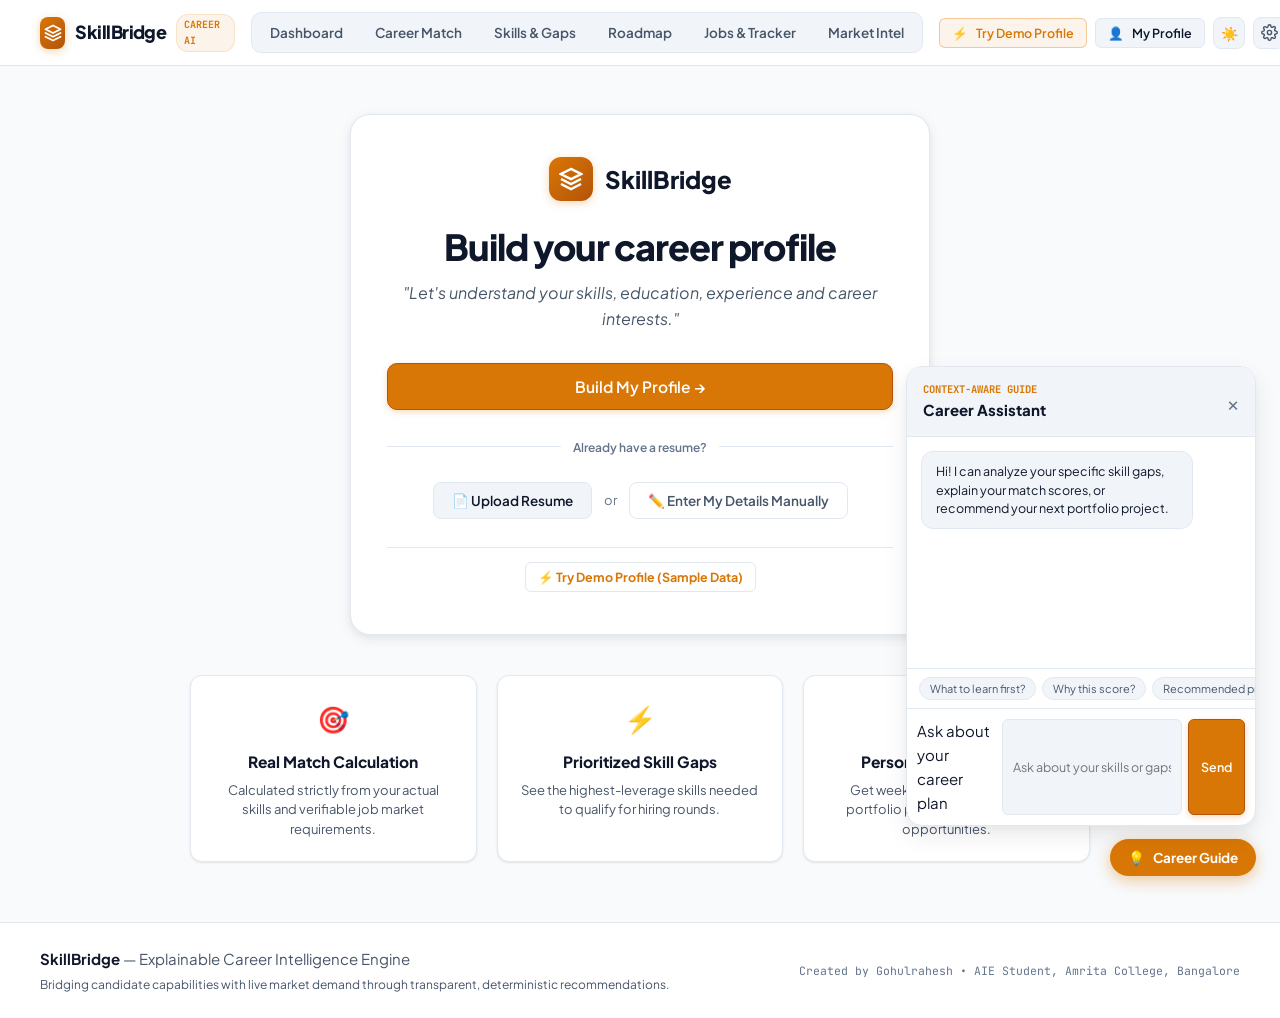
==== commit beebbfda: "Overhaul entry experience: Welcome screen for new users, 4-step wizard, isolated demo mode, and tran" ====
--- a/index.html
+++ b/index.html
@@ -3,7 +3,7 @@
 <head>
   <meta charset="UTF-8">
   <meta name="viewport" content="width=device-width, initial-scale=1.0">
-  <meta name="description" content="SkillBridge — Know what you're good at, know what you're missing, and get a personalized roadmap based on real job market demand.">
+  <meta name="description" content="SkillBridge — Build your career profile, understand your skill gaps, and follow a personalized roadmap based on real job market demand.">
   <title>SkillBridge — Career Fit & Learning Roadmap Engine</title>
   
   <!-- Google Fonts: Plus Jakarta Sans & JetBrains Mono -->
@@ -16,68 +16,78 @@
 <body data-theme="light">
 
   <!-- ==========================================================================
+       STICKY DEMO MODE ALERT BANNER (SHOWN ONLY DURING DEMO MODE)
+       ========================================================================== -->
+  <aside class="demo-mode-banner" id="demoModeBanner" style="display:none;" aria-label="Demo mode indicator">
+    <div class="container demo-banner-content">
+      <div class="demo-banner-left">
+        <span class="demo-pill">DEMO MODE</span>
+        <span>You are exploring with a <strong>sample student profile</strong>. Demo data is temporary and never mixed with real profiles.</span>
+      </div>
+      <div class="demo-banner-actions">
+        <button class="btn btn-sm btn-ghost" id="exitDemoBtn" type="button">Exit Demo Mode</button>
+        <button class="btn btn-sm btn-primary" id="demoCreateRealProfileBtn" type="button">Build My Own Profile →</button>
+      </div>
+    </div>
+  </aside>
+
+  <!-- ==========================================================================
        SITE HEADER & GLOBAL NAVIGATION
        ========================================================================== -->
   <header class="site-header">
     <div class="container">
       <div class="nav-wrapper">
-        <a class="brand-logo" id="brandHome" href="#landing" aria-label="SkillBridge Home">
+        <a class="brand-logo" id="brandHome" href="#dashboard" aria-label="SkillBridge Home">
           <div class="brand-icon">
             <svg viewBox="0 0 24 24" fill="none" stroke="currentColor" stroke-width="2.5" stroke-linecap="round" stroke-linejoin="round">
               <path d="M12 2L2 7l10 5 10-5-10-5zM2 17l10 5 10-5M2 12l10 5 10-5"/>
             </svg>
           </div>
           <span class="brand-text">SkillBridge</span>
-          <span class="brand-badge">Career AI</span>
+          <span class="brand-badge" id="headerModeBadge">Career AI</span>
         </a>
 
-        <!-- Main Product Navigation -->
+        <!-- Main Product Navigation (Active for profiles) -->
         <nav class="main-nav" id="mainNav" aria-label="Main Navigation">
-          <button class="nav-tab active" data-page="landing">Home</button>
-          <button class="nav-tab" data-page="dashboard">Dashboard</button>
-          <button class="nav-tab" data-page="career-match">Career Match</button>
-          <button class="nav-tab" data-page="skills-gaps">Skills & Gaps</button>
-          <button class="nav-tab" data-page="roadmap">Roadmap</button>
-          <button class="nav-tab" data-page="jobs">Jobs & Tracker</button>
-          <button class="nav-tab" data-page="market">Market Intel</button>
-          <button class="nav-tab" data-page="methodology">How It Works</button>
+          <button class="nav-tab active" data-page="dashboard" type="button">Dashboard</button>
+          <button class="nav-tab" data-page="career-match" type="button">Career Match</button>
+          <button class="nav-tab" data-page="skills-gaps" type="button">Skills & Gaps</button>
+          <button class="nav-tab" data-page="roadmap" type="button">Roadmap</button>
+          <button class="nav-tab" data-page="jobs" type="button">Jobs & Tracker</button>
+          <button class="nav-tab" data-page="market" type="button">Market Intel</button>
         </nav>
 
         <!-- Header Actions -->
         <div class="nav-actions">
-          <button class="btn btn-sm btn-ghost demo-btn" id="headerSampleBtn" title="Load realistic student sample profile">
-            <span>⚡</span> Try Sample Profile
+          <button class="btn btn-sm btn-ghost demo-btn" id="headerDemoTriggerBtn" type="button" title="Try sample profile demo">
+            <span>⚡</span> Try Demo Profile
+          </button>
+          <button class="btn btn-sm btn-secondary profile-btn" id="headerProfileBtn" type="button" title="Edit Profile">
+            <span>👤</span> <span id="headerProfileName">My Profile</span>
           </button>
           <div class="theme-control">
             <button class="theme-toggle" id="themeToggle" type="button" aria-label="Switch to dark mode" aria-pressed="false"></button>
           </div>
-          <button class="icon-btn" id="settingsModalBtn" title="Developer & API Settings" aria-label="Developer Settings">
+          <button class="icon-btn" id="settingsModalBtn" type="button" title="Settings & About" aria-label="Settings">
             <svg width="17" height="17" viewBox="0 0 24 24" fill="none" stroke="currentColor" stroke-width="2" stroke-linecap="round" stroke-linejoin="round">
               <circle cx="12" cy="12" r="3"></circle>
               <path d="M19.4 15a1.65 1.65 0 0 0 .33 1.82l.06.06a2 2 0 0 1 0 2.83 2 2 0 0 1-2.83 0l-.06-.06a1.65 1.65 0 0 0-1.82-.33 1.65 1.65 0 0 0-1 1.51V21a2 2 0 0 1-2 2 2 2 0 0 1-2-2v-.09A1.65 1.65 0 0 0 9 19.4a1.65 1.65 0 0 0-1.82.33l-.06.06a2 2 0 0 1-2.83 0 2 2 0 0 1 0-2.83l.06-.06a1.65 1.65 0 0 0 .33-1.82 1.65 1.65 0 0 0-1.51-1H3a2 2 0 0 1-2-2 2 2 0 0 1 2-2h.09A1.65 1.65 0 0 0 4.6 9a1.65 1.65 0 0 0-.33-1.82l-.06-.06a2 2 0 0 1 0-2.83 2 2 0 0 1 2.83 0l.06.06a1.65 1.65 0 0 0 1.82.33H9a1.65 1.65 0 0 0 1-1.51V3a2 2 0 0 1 2-2 2 2 0 0 1 2 2v.09a1.65 1.65 0 0 0 1 1.51 1.65 1.65 0 0 0 1.82-.33l.06-.06a2 2 0 0 1 2.83 0 2 2 0 0 1 0 2.83l-.06.06a1.65 1.65 0 0 0-.33 1.82V9a1.65 1.65 0 0 0 1.51 1H21a2 2 0 0 1 2 2 2 2 0 0 1-2 2h-.09a1.65 1.65 0 0 0-1.51 1z"></path>
             </svg>
           </button>
-          <button class="btn btn-sm btn-secondary export-btn" id="exportBtn" title="Export Career Audit Report">
-            <svg width="14" height="14" viewBox="0 0 24 24" fill="none" stroke="currentColor" stroke-width="2">
-              <path d="M21 15v4a2 2 0 0 1-2 2H5a2 2 0 0 1-2-2v-4M7 10l5 5 5-5M12 15V3"/>
-            </svg>
-            Export Audit
-          </button>
         </div>
       </div>
     </div>
   </header>
 
-  <!-- Mobile Bottom / Sticky Navigation -->
-  <div class="mobile-nav-bar" id="mobileNavBar" aria-label="Mobile Navigation">
-    <button class="mobile-nav-item active" data-page="landing"><span>🏠</span>Home</button>
-    <button class="mobile-nav-item" data-page="dashboard"><span>📊</span>Dashboard</button>
-    <button class="mobile-nav-item" data-page="career-match"><span>🎯</span>Matches</button>
-    <button class="mobile-nav-item" data-page="skills-gaps"><span>⚡</span>Skills</button>
-    <button class="mobile-nav-item" data-page="roadmap"><span>🗺️</span>Roadmap</button>
-    <button class="mobile-nav-item" data-page="jobs"><span>💼</span>Jobs</button>
-    <button class="mobile-nav-item" data-page="market"><span>📰</span>News</button>
-  </div>
+  <!-- Mobile Bottom Sticky Navigation -->
+  <nav class="mobile-nav-bar" id="mobileNavBar" aria-label="Mobile Navigation">
+    <button class="mobile-nav-item active" data-page="dashboard" type="button"><span>📊</span>Dashboard</button>
+    <button class="mobile-nav-item" data-page="career-match" type="button"><span>🎯</span>Matches</button>
+    <button class="mobile-nav-item" data-page="skills-gaps" type="button"><span>⚡</span>Skills</button>
+    <button class="mobile-nav-item" data-page="roadmap" type="button"><span>🗺️</span>Roadmap</button>
+    <button class="mobile-nav-item" data-page="jobs" type="button"><span>💼</span>Jobs</button>
+    <button class="mobile-nav-item" data-page="market" type="button"><span>📰</span>News</button>
+  </nav>
 
   <!-- ==========================================================================
        MAIN CONTAINER & VIEWS
@@ -85,123 +95,314 @@
   <main class="container main-content" id="mainContainer">
 
     <!-- ==========================================================================
-         PAGE 1: STUDENT-FOCUSED LANDING PAGE
+         VIEW 1: FIRST-TIME WELCOME / ENTRY SCREEN (NO FAKE DATA)
          ========================================================================== -->
-    <section class="view-page active" id="view-landing" aria-label="SkillBridge Landing">
-      <div class="landing-hero">
-        <div class="hero-badge">
-          <span>●</span> Explainable Career Intelligence for Students & Early-Career
-        </div>
-        <h1 class="landing-title">
-          Know what you're good at.<br>
-          Know what you're missing.<br>
-          <em>Know what to do next.</em>
-        </h1>
-        <p class="landing-subtitle">
-          SkillBridge compares your real skills with current job-market demand, reveals your highest-priority skill gaps, and generates a personalized 4-week roadmap to get you hired.
+    <section class="view-page" id="view-welcome" aria-label="Build Your Profile">
+      <div class="welcome-entry-card">
+        <div class="welcome-entry-brand">
+          <div class="brand-icon lg">
+            <svg viewBox="0 0 24 24" fill="none" stroke="currentColor" stroke-width="2.5">
+              <path d="M12 2L2 7l10 5 10-5-10-5zM2 17l10 5 10-5M2 12l10 5 10-5"/>
+            </svg>
+          </div>
+          <span class="welcome-brand-name">SkillBridge</span>
+        </div>
+
+        <h1 class="welcome-entry-title">Build your career profile</h1>
+        <p class="welcome-entry-subtitle">
+          "Let's understand your skills, education, experience and career interests."
         </p>
 
-        <div class="landing-cta-group">
-          <button class="btn btn-lg btn-primary" id="landingAnalyzeBtn">
-            Analyze My Skills →
+        <div class="welcome-entry-actions">
+          <button class="btn btn-lg btn-primary btn-block" id="startProfileWizardBtn" type="button">
+            Build My Profile →
           </button>
-          <button class="btn btn-lg btn-secondary" id="landingSampleBtn">
-            <span>⚡</span> Try Sample Profile
-          </button>
-        </div>
-
-        <!-- Student Persona Presets -->
-        <div class="quick-persona-box">
-          <span class="quick-persona-label">Or explore typical student starting points:</span>
-          <div class="persona-chips" id="landingPersonaChips"></div>
-        </div>
-      </div>
-
-      <!-- How It Works (5 Clean Steps) -->
-      <div class="landing-section">
-        <div class="section-header-center">
-          <span class="section-tag">Simple & Transparent</span>
-          <h2>How SkillBridge Guides Your Career</h2>
-          <p>A structured 5-step journey from raw skills to job-ready applications.</p>
-        </div>
-
-        <div class="how-it-works-grid">
-          <div class="step-card">
-            <div class="step-number">01</div>
-            <h3>Add Your Skills</h3>
-            <p>Upload a resume PDF, paste text, or manually choose the technologies you've worked with.</p>
-          </div>
-          <div class="step-card">
-            <div class="step-number">02</div>
-            <h3>SkillBridge Analyzes</h3>
-            <p>We extract your verified competencies and let you confirm proficiency levels (Beginner, Mid, Advanced).</p>
-          </div>
-          <div class="step-card">
-            <div class="step-number">03</div>
-            <h3>Choose Target Career</h3>
-            <p>Select your dream role—or let our explainable match engine rank the top 12 tech careers for you.</p>
-          </div>
-          <div class="step-card">
-            <div class="step-number">04</div>
-            <h3>Discover Skill Gaps</h3>
-            <p>See exactly what employers look for and which 2–3 missing skills make the biggest difference.</p>
-          </div>
-          <div class="step-card">
-            <div class="step-number">05</div>
-            <h3>Follow Your Roadmap</h3>
-            <p>Complete weekly curated learning milestones, build portfolio projects, and apply to matching jobs.</p>
-          </div>
-        </div>
-      </div>
-
-      <!-- Credibility & Trust Section -->
-      <div class="landing-section">
-        <div class="credibility-banner">
-          <div class="cred-item">
-            <div class="cred-icon">📊</div>
-            <h4>Real Job-Market Data</h4>
-            <p>Ground truth demand indices derived from active tech postings across India & remote hubs.</p>
-          </div>
-          <div class="cred-item">
-            <div class="cred-icon">🔍</div>
-            <h4>Explainable Scoring</h4>
-            <p>0% black-box AI. Every recommendation explains the exact skill weights and calculations behind your score.</p>
-          </div>
-          <div class="cred-item">
-            <div class="cred-icon">🏆</div>
-            <h4>Curated Certifications</h4>
-            <p>Official Google, IBM, AWS, and Harvard curriculums mapped to close your specific gaps.</p>
-          </div>
-          <div class="cred-item">
-            <div class="cred-icon">💼</div>
-            <h4>Direct Job Sourcing</h4>
-            <p>Browse qualified openings and pre-filtered search queries for LinkedIn, Indeed, and Naukri.</p>
-          </div>
+
+          <div class="welcome-divider">
+            <span>Already have a resume?</span>
+          </div>
+
+          <div class="welcome-secondary-actions">
+            <button class="btn btn-secondary" id="welcomeUploadResumeBtn" type="button">
+              📄 Upload Resume
+            </button>
+            <span class="or-separator">or</span>
+            <button class="btn btn-ghost" id="welcomeManualEntryBtn" type="button">
+              ✏️ Enter My Details Manually
+            </button>
+          </div>
+
+          <div class="welcome-demo-trigger">
+            <button class="btn btn-sm btn-ghost demo-link-btn" id="welcomeTryDemoBtn" type="button">
+              ⚡ Try Demo Profile (Sample Data)
+            </button>
+          </div>
+        </div>
+      </div>
+
+      <!-- Trust Pillars -->
+      <div class="welcome-features-grid">
+        <div class="welcome-feature-item">
+          <div class="wf-icon">🎯</div>
+          <h4>Real Match Calculation</h4>
+          <p>Calculated strictly from your actual skills and verifiable job market requirements.</p>
+        </div>
+        <div class="welcome-feature-item">
+          <div class="wf-icon">⚡</div>
+          <h4>Prioritized Skill Gaps</h4>
+          <p>See the highest-leverage skills needed to qualify for hiring rounds.</p>
+        </div>
+        <div class="welcome-feature-item">
+          <div class="wf-icon">🗺️</div>
+          <h4>Personalized Roadmap</h4>
+          <p>Get weekly curated milestones, portfolio projects, and direct job opportunities.</p>
         </div>
       </div>
     </section>
 
     <!-- ==========================================================================
-         PAGE 2: STUDENT PROFILE DASHBOARD
+         VIEW 2: 4-STEP PROFILE ONBOARDING WIZARD
          ========================================================================== -->
-    <section class="view-page" id="view-dashboard" aria-label="Candidate Dashboard">
+    <section class="view-page" id="view-wizard" aria-label="Profile Builder Wizard">
+      <div class="wizard-container-card">
+        <div class="wizard-header">
+          <div>
+            <span class="wizard-tag">Profile Builder</span>
+            <h2 class="wizard-main-title" id="wizardHeaderTitle">Step 1 — About You</h2>
+          </div>
+          <button class="btn btn-sm btn-ghost" id="wizardCancelBtn" type="button">✕ Cancel</button>
+        </div>
+
+        <!-- 4 Step Progress Indicators -->
+        <div class="wizard-steps-indicator">
+          <div class="wizard-step active" data-step="1"><span>1</span> About You</div>
+          <div class="wizard-step" data-step="2"><span>2</span> Skills</div>
+          <div class="wizard-step" data-step="3"><span>3</span> Career Interests</div>
+          <div class="wizard-step" data-step="4"><span>4</span> Review</div>
+        </div>
+
+        <!-- STEP 1: About You -->
+        <div class="wizard-pane active" id="wizardStep1">
+          <div class="form-grid">
+            <div class="form-group full-width">
+              <label for="wizName">Full Name <span class="req">*</span></label>
+              <input type="text" id="wizName" class="sync-input" placeholder="e.g. Gohul Rahesh" required>
+            </div>
+
+            <div class="form-group full-width">
+              <label>Current Status <span class="req">*</span></label>
+              <div class="status-options-group">
+                <label class="status-option-label active">
+                  <input type="radio" name="wizStatus" value="Student" checked>
+                  <span>Student</span>
+                </label>
+                <label class="status-option-label">
+                  <input type="radio" name="wizStatus" value="Graduate">
+                  <span>Graduate</span>
+                </label>
+                <label class="status-option-label">
+                  <input type="radio" name="wizStatus" value="Working Professional">
+                  <span>Working Professional</span>
+                </label>
+              </div>
+            </div>
+
+            <div class="form-group">
+              <label for="wizDegree">Degree / Qualification <span class="req">*</span></label>
+              <input type="text" id="wizDegree" class="sync-input" placeholder="e.g. B.Tech, B.S., B.C.A., M.S.">
+            </div>
+
+            <div class="form-group">
+              <label for="wizField">Field of Study / Major <span class="req">*</span></label>
+              <input type="text" id="wizField" class="sync-input" placeholder="e.g. Computer Science, AI & Data, IT">
+            </div>
+
+            <div class="form-group">
+              <label for="wizGradYear">Graduation Year <span class="req">*</span></label>
+              <input type="text" id="wizGradYear" class="sync-input" placeholder="e.g. 2026, 2025, 2024">
+            </div>
+
+            <div class="form-group">
+              <label for="wizInstitution">College / University <span class="opt">(Optional)</span></label>
+              <input type="text" id="wizInstitution" class="sync-input" placeholder="e.g. Amrita Vishwa Vidyapeetham, NIT, etc.">
+            </div>
+          </div>
+
+          <div class="wizard-footer">
+            <button class="btn btn-ghost" id="wizStep1Back" type="button">Back</button>
+            <button class="btn btn-primary" id="wizStep1Next" type="button">Continue to Skills →</button>
+          </div>
+        </div>
+
+        <!-- STEP 2: Skills -->
+        <div class="wizard-pane" id="wizardStep2">
+          <div class="skills-step-layout">
+            <p class="step-desc-text">
+              Add the technical competencies, programming languages, and tools you have worked with:
+            </p>
+
+            <!-- Resume Upload / Parse Area -->
+            <div class="resume-extraction-panel">
+              <div class="resume-tabs-bar">
+                <button class="resume-subtab-btn active" data-mode="upload" type="button">📁 Upload Resume (PDF / TXT)</button>
+                <button class="resume-subtab-btn" data-mode="paste" type="button">✏️ Paste Text</button>
+              </div>
+
+              <div class="resume-subtab-content active" id="wizResumeUploadArea">
+                <div class="drop-zone" id="wizDropZone">
+                  <input type="file" id="wizFileInput" accept=".pdf,.txt,.docx" class="file-input-hidden" aria-label="Upload Resume">
+                  <div class="drop-icon">📄</div>
+                  <p><strong>Click to browse</strong> or drag and drop your resume file</p>
+                  <span class="drop-subtext">Client-side parser • No server uploads</span>
+                </div>
+                <div id="wizFileUploadStatus" class="upload-status-text"></div>
+              </div>
+
+              <div class="resume-subtab-content" id="wizResumePasteArea">
+                <textarea id="wizResumeTextInput" class="resume-textarea" placeholder="Paste your resume summary, project descriptions, or LinkedIn skills here..."></textarea>
+                <button class="btn btn-sm btn-emerald" id="wizExtractTextBtn" type="button" style="margin-top:8px;">
+                  Extract Skills from Text
+                </button>
+              </div>
+
+              <!-- Detected Skills Verification Area -->
+              <div class="detected-skills-box" id="wizDetectedSkillsBox" style="display:none;">
+                <div class="detected-head">
+                  <strong>Skills detected from your resume (<span id="wizDetectedCount">0</span>):</strong>
+                  <span class="detected-sub">Review, add, or remove as needed:</span>
+                </div>
+                <div class="chips-container" id="wizDetectedChips"></div>
+              </div>
+            </div>
+
+            <!-- Manual Skill Adder Dropdown -->
+            <div class="manual-add-section">
+              <label for="wizSkillSelect">Add Skill Manually:</label>
+              <div class="manual-add-row">
+                <select id="wizSkillSelect" class="sync-select skill-select-box" aria-label="Select Skill"></select>
+                <div class="level-toggle-group" role="group" aria-label="Proficiency">
+                  <button class="level-toggle-btn" data-lvl="30" type="button">Beginner (30%)</button>
+                  <button class="level-toggle-btn active" data-lvl="60" type="button">Intermediate (60%)</button>
+                  <button class="level-toggle-btn" data-lvl="90" type="button">Advanced (90%)</button>
+                </div>
+                <button class="btn btn-secondary" id="wizAddSkillBtn" type="button">+ Add Skill</button>
+              </div>
+            </div>
+
+            <!-- Verified Skills in Current Profile Draft -->
+            <div class="active-skills-preview">
+              <span class="preview-title">Your Skills List (<span id="wizSkillsTotalCount">0</span> added):</span>
+              <div class="chips-container" id="wizProfileChips"></div>
+              <div id="wizEmptySkillsMsg" class="empty-hint-text">
+                No skills added yet. Choose from the dropdown or scan your resume above.
+              </div>
+            </div>
+          </div>
+
+          <div class="wizard-footer">
+            <button class="btn btn-ghost" id="wizStep2Back" type="button">← Back to Step 1</button>
+            <button class="btn btn-primary" id="wizStep2Next" type="button">Continue to Career Interests →</button>
+          </div>
+        </div>
+
+        <!-- STEP 3: Career Interests -->
+        <div class="wizard-pane" id="wizardStep3">
+          <p class="step-desc-text">
+            What career paths are you interested in exploring? (Select one or more; you can change this anytime on your dashboard):
+          </p>
+
+          <div class="role-selection-grid" id="wizRolesGrid"></div>
+
+          <div class="wizard-footer">
+            <button class="btn btn-ghost" id="wizStep3Back" type="button">← Back to Step 2</button>
+            <button class="btn btn-primary" id="wizStep3Next" type="button">Continue to Review →</button>
+          </div>
+        </div>
+
+        <!-- STEP 4: Review & Finalize -->
+        <div class="wizard-pane" id="wizardStep4">
+          <div class="review-summary-card">
+            <div class="review-badge">Profile Ready</div>
+            <h3 class="review-user-title" id="revUserName">Candidate Name</h3>
+            <p class="review-user-sub" id="revUserSub">B.Tech • Computer Science • Student</p>
+
+            <div class="review-section-block">
+              <span class="rev-sec-label">Verified Skills (<span id="revSkillsCount">0</span>):</span>
+              <div class="chips-container" id="revSkillsChips"></div>
+            </div>
+
+            <div class="review-section-block">
+              <span class="rev-sec-label">Selected Career Track(s):</span>
+              <div class="chips-container" id="revCareersChips"></div>
+            </div>
+          </div>
+
+          <div class="wizard-footer">
+            <button class="btn btn-ghost" id="wizStep4Back" type="button">← Back to Step 3</button>
+            <button class="btn btn-primary btn-lg" id="wizFinalizeBtn" type="button">Create My Dashboard →</button>
+          </div>
+        </div>
+      </div>
+    </section>
+
+    <!-- ==========================================================================
+         VIEW 3: PERSONAL CAREER DASHBOARD (REAL USER HOME)
+         ========================================================================== -->
+    <section class="view-page active" id="view-dashboard" aria-label="Personal Career Dashboard">
+      
+      <!-- Welcome Header Card -->
       <div class="dashboard-welcome-card">
         <div class="welcome-text-wrap">
           <div class="welcome-user-row">
-            <h2 id="dashGreetingName">Hi, Candidate 👋</h2>
-            <span class="user-role-badge" id="dashActiveRoleBadge">Target: Data Analyst</span>
-          </div>
-          <p class="welcome-subtext">
-            Here is your real-time career readiness audit and priority action items based on current market benchmarks.
+            <h2 id="dashGreetingName">Good day 👋</h2>
+            <span class="user-role-badge" id="dashActiveRoleBadge">Target: Select Career</span>
+          </div>
+          <p class="welcome-subtext" id="dashSubtext">
+            Your personalized career readiness audit, skill gap breakdown, and next best action.
           </p>
         </div>
         <div class="welcome-action-buttons">
-          <button class="btn btn-sm btn-secondary" id="dashEditProfileBtn">✏️ Edit Profile</button>
-          <button class="btn btn-sm btn-primary" id="dashStartRoadmapBtn">View My Roadmap →</button>
-        </div>
-      </div>
-
-      <!-- Readiness Overview Meter & 4 Quick Stat Cards -->
+          <button class="btn btn-sm btn-secondary" id="dashEditProfileBtn" type="button">✏️ Edit Profile</button>
+          <button class="btn btn-sm btn-primary" id="dashRoadmapActionBtn" type="button">View Roadmap →</button>
+        </div>
+      </div>
+
+      <!-- Profile Completion Gauge & Checklist Card -->
+      <div class="card profile-completion-card">
+        <div class="comp-header">
+          <div>
+            <span class="comp-label">Profile Strength</span>
+            <h4 class="comp-pct" id="dashProfileCompPct">0%</h4>
+          </div>
+          <button class="btn btn-sm btn-ghost" id="dashCompleteProfileBtn" type="button">Update Details</button>
+        </div>
+        <div class="comp-track">
+          <div class="comp-fill" id="dashProfileCompBar" style="width: 0%;"></div>
+        </div>
+        <div class="comp-checklist" id="dashProfileChecklist">
+          <span class="chk-item" id="chkName">○ Name & Status</span>
+          <span class="chk-item" id="chkEdu">○ Education</span>
+          <span class="chk-item" id="chkSkills">○ Skills (0 added)</span>
+          <span class="chk-item" id="chkRole">○ Target Career</span>
+          <span class="chk-item" id="chkResume">○ Resume Scanned</span>
+        </div>
+      </div>
+
+      <!-- Prominent Next Best Action Card -->
+      <div class="card card-gold priority-action-card" id="dashNextActionCard">
+        <div class="priority-action-content">
+          <div class="priority-badge">⭐ Your Next Best Action</div>
+          <h3 id="dashNextActionTitle">Build your career profile</h3>
+          <p id="dashNextActionDesc">
+            Add your verified skills and select a target career to calculate your career readiness score and personalized roadmap.
+          </p>
+        </div>
+        <div class="priority-action-btns">
+          <button class="btn btn-primary" id="dashNextActionBtn" type="button">Take Action →</button>
+        </div>
+      </div>
+
+      <!-- 4 Core Metrics Cards -->
       <div class="dashboard-stats-grid">
         <div class="dash-stat-card dash-readiness-card" data-jump="career-match">
           <div class="stat-top">
@@ -209,12 +410,12 @@
             <span class="stat-icon">🎯</span>
           </div>
           <div class="readiness-meter-wrap">
-            <div class="readiness-score-number" id="dashReadinessScore">76%</div>
+            <div class="readiness-score-number" id="dashReadinessScore">—</div>
             <div class="readiness-track">
-              <div class="readiness-fill" id="dashReadinessBar" style="width: 76%;"></div>
-            </div>
-          </div>
-          <div class="stat-footer-text" id="dashReadinessSub">Solid match for Data Analyst</div>
+              <div class="readiness-fill" id="dashReadinessBar" style="width: 0%;"></div>
+            </div>
+          </div>
+          <div class="stat-footer-text" id="dashReadinessSub">Select career to compute</div>
         </div>
 
         <div class="dash-stat-card" data-jump="skills-gaps">
@@ -222,8 +423,8 @@
             <span class="stat-label">Verified Skills</span>
             <span class="stat-icon">⚡</span>
           </div>
-          <div class="stat-big-number" id="dashSkillsCount">6</div>
-          <div class="stat-footer-text" id="dashSkillsListPreview">Python, SQL, Excel, Statistics...</div>
+          <div class="stat-big-number" id="dashSkillsCount">0</div>
+          <div class="stat-footer-text" id="dashSkillsListPreview">No skills added yet</div>
         </div>
 
         <div class="dash-stat-card stat-alert" data-jump="skills-gaps">
@@ -231,8 +432,8 @@
             <span class="stat-label">Priority Skill Gaps</span>
             <span class="stat-icon">⚠️</span>
           </div>
-          <div class="stat-big-number" id="dashGapsCount">3</div>
-          <div class="stat-footer-text" id="dashTopGapText">Biggest Gap: Power BI</div>
+          <div class="stat-big-number" id="dashGapsCount">—</div>
+          <div class="stat-footer-text" id="dashTopGapText">Select target career</div>
         </div>
 
         <div class="dash-stat-card" data-jump="roadmap">
@@ -241,39 +442,18 @@
             <span class="stat-icon">🗺️</span>
           </div>
           <div class="stat-big-number" id="dashRoadmapProgressText">0 / 8</div>
-          <div class="stat-footer-text">Tasks completed</div>
-        </div>
-
-        <div class="dash-stat-card" data-jump="jobs">
-          <div class="stat-top">
-            <span class="stat-label">Matching Jobs</span>
-            <span class="stat-icon">💼</span>
-          </div>
-          <div class="stat-big-number" id="dashJobsCount">18+</div>
-          <div class="stat-footer-text">Openings in India / Remote</div>
-        </div>
-      </div>
-
-      <!-- Priority Next Step Action Card -->
-      <div class="card card-gold priority-action-card">
-        <div class="priority-action-content">
-          <div class="priority-badge">⭐ Recommended Next Step</div>
-          <h3 id="dashPriorityActionTitle">Close your #1 Skill Gap: Learn Power BI</h3>
-          <p id="dashPriorityActionDesc">
-            Power BI is required in 80% of Data Analyst openings. Bridging this skill will increase your role match score by <strong>+18%</strong> and unlock high-paying corporate positions.
-          </p>
-        </div>
-        <div class="priority-action-btns">
-          <button class="btn btn-primary" id="dashPriorityActionBtn">Start Learning Guide →</button>
-        </div>
-      </div>
-
-      <!-- Target Career Quick Selector Bar -->
+          <div class="stat-footer-text" id="dashRoadmapSubText">Tasks completed</div>
+        </div>
+      </div>
+
+      <!-- Target Career Switcher Card -->
       <div class="card role-selector-inline">
         <div class="role-selector-header">
           <div>
-            <h4 style="font-size:15px; font-weight:700;">Switch Target Career Path</h4>
-            <p style="font-size:12.5px; color:var(--text-secondary);">Recalculates fit, gaps, roadmaps, and salary estimates instantly:</p>
+            <h4 style="font-size:15px; font-weight:700;">Target Career Path</h4>
+            <p style="font-size:12.5px; color:var(--text-secondary);">
+              Choose or switch your primary target to recalculate match %, missing gaps, and roadmap:
+            </p>
           </div>
           <select id="dashRoleSelect" class="sync-select" aria-label="Select Target Career Role"></select>
         </div>
@@ -282,12 +462,12 @@
     </section>
 
     <!-- ==========================================================================
-         PAGE 3: CAREER MATCH & COMPARISON
+         VIEW 4: CAREER MATCH & COMPARISON
          ========================================================================== -->
     <section class="view-page" id="view-career-match" aria-label="Career Matching & Comparison">
       <div class="section-head">
         <div>
-          <h2>Your Career Fit & Role Benchmark</h2>
+          <h2>Career Fit & Role Benchmark</h2>
           <p class="section-subtitle">
             Deterministic, explainable matching between your verified competencies and market benchmarks.
           </p>
@@ -295,137 +475,133 @@
         <span class="stage-tag-badge">Explainable AI Match</span>
       </div>
 
-      <!-- Primary Match Card -->
-      <div class="card card-gold primary-match-hero" id="primaryMatchHeroCard">
-        <div class="match-hero-main">
-          <div class="match-hero-info">
-            <span class="match-target-tag">Target Career Track</span>
-            <h3 class="match-hero-title" id="matchHeroTitle">Data Analyst</h3>
-            <p class="match-hero-sector" id="matchHeroSector">Analytics Sector • India Avg: ₹7-14 LPA</p>
-            
-            <div class="match-summary-tags" id="matchHeroTags">
-              <span class="badge badge-cert">✓ 4 Core Skills Matched</span>
-              <span class="badge" style="color:var(--accent-rose); border-color:rgba(244,63,94,0.3);">⚠️ 3 Missing Gaps</span>
-            </div>
-          </div>
-
-          <div class="match-hero-score-box">
-            <div class="match-score-circle">
-              <span class="match-big-pct" id="matchHeroPct">76%</span>
-              <span class="match-score-sub">Fit Score</span>
-            </div>
-          </div>
-        </div>
-
-        <!-- Transparent Score Breakdown Accordion / Grid -->
-        <div class="match-breakdown-grid">
-          <div class="breakdown-col">
-            <h5 class="breakdown-heading">Why This Score? (Algorithm Factors)</h5>
-            <div class="breakdown-list">
-              <div class="breakdown-item">
-                <span>Core Skill Coverage (Weighted 85%)</span>
-                <strong id="matchFormulaCorePct">72%</strong>
+      <div id="careerMatchContentArea">
+        <!-- Primary Match Hero Card -->
+        <div class="card card-gold primary-match-hero" id="primaryMatchHeroCard">
+          <div class="match-hero-main">
+            <div class="match-hero-info">
+              <span class="match-target-tag">Target Career Track</span>
+              <h3 class="match-hero-title" id="matchHeroTitle">Select a Career</h3>
+              <p class="match-hero-sector" id="matchHeroSector">Choose a career in your dashboard to view calculations</p>
+              
+              <div class="match-summary-tags" id="matchHeroTags"></div>
+            </div>
+
+            <div class="match-hero-score-box">
+              <div class="match-score-circle">
+                <span class="match-big-pct" id="matchHeroPct">—</span>
+                <span class="match-score-sub">Fit Score</span>
               </div>
-              <div class="breakdown-item">
-                <span>Emerging Tech Bonus (High Velocity)</span>
-                <strong id="matchFormulaEmergingBonus">+10 pts</strong>
+            </div>
+          </div>
+
+          <!-- Score Breakdown Grid -->
+          <div class="match-breakdown-grid" id="matchBreakdownGrid">
+            <div class="breakdown-col">
+              <h5 class="breakdown-heading">Why This Score? (Algorithm Factors)</h5>
+              <div class="breakdown-list">
+                <div class="breakdown-item">
+                  <span>Core Skill Coverage</span>
+                  <strong id="matchFormulaCorePct">—</strong>
+                </div>
+                <div class="breakdown-item">
+                  <span>Emerging Tech Velocity Bonus</span>
+                  <strong id="matchFormulaEmergingBonus">—</strong>
+                </div>
+                <div class="breakdown-item highlight">
+                  <span>Final Match Score</span>
+                  <strong id="matchFormulaFinal">—</strong>
+                </div>
               </div>
-              <div class="breakdown-item highlight">
-                <span>Final Benchmark Fit Score</span>
-                <strong id="matchFormulaFinal">76 / 100</strong>
+              <div class="why-box" id="matchHeroExplanationText" style="margin-top:12px;"></div>
+            </div>
+
+            <div class="breakdown-col">
+              <h5 class="breakdown-heading">Have vs Missing Breakdown</h5>
+              <div class="have-miss-box">
+                <div class="have-section">
+                  <span class="have-label">✓ Skills You Already Have:</span>
+                  <div class="skills-mini-pills" id="matchHavePills"></div>
+                </div>
+                <div class="miss-section" style="margin-top:12px;">
+                  <span class="miss-label">⚠️ Skills You Need to Build:</span>
+                  <div class="skills-mini-pills" id="matchMissPills"></div>
+                </div>
               </div>
-            </div>
-            <div class="why-box" id="matchHeroExplanationText" style="margin-top:12px;"></div>
-          </div>
-
-          <div class="breakdown-col">
-            <h5 class="breakdown-heading">Have vs Missing Breakdown</h5>
-            <div class="have-miss-box">
-              <div class="have-section">
-                <span class="have-label">✓ Skills You Already Have:</span>
-                <div class="skills-mini-pills" id="matchHavePills"></div>
-              </div>
-              <div class="miss-section" style="margin-top:12px;">
-                <span class="miss-label">⚠️ Skills You Need to Build:</span>
-                <div class="skills-mini-pills" id="matchMissPills"></div>
-              </div>
-            </div>
-            
-            <div class="biggest-gap-callout" id="matchBiggestGapCallout">
-              <strong>Biggest Current Gap: Power BI</strong>
-              <p>Adding this skill is the fastest single path to raise your qualification from 76% to 92%.</p>
-            </div>
-          </div>
-        </div>
-      </div>
-
-      <!-- All 12 Roles Ranked Fit List -->
-      <div style="margin-top:34px;">
-        <h3 style="font-size:20px; font-weight:700; margin-bottom:4px;">All Career Tracks Ranked for Your Profile</h3>
-        <p style="font-size:13px; color:var(--text-secondary); margin-bottom:16px;">
-          Click any card to expand transparent requirement gaps, SVG radar benchmarks, and "What-If" simulator:
-        </p>
-        <div class="reco-container" id="recoList"></div>
-      </div>
-
-      <!-- Side-by-Side Career Path Comparison Matrix -->
-      <div style="margin-top:40px;">
-        <div class="section-head" style="margin-bottom:14px;">
-          <div>
-            <h3 style="font-size:20px; font-weight:700;">Compare Career Paths Side-by-Side</h3>
-            <p style="font-size:13px; color:var(--text-secondary);">Select 3 roles to evaluate skill overlap, compensation, job demand, and learning effort:</p>
-          </div>
-        </div>
-
-        <div class="compare-selectors-row">
-          <select id="compareRole1" class="sync-select"></select>
-          <select id="compareRole2" class="sync-select"></select>
-          <select id="compareRole3" class="sync-select"></select>
-        </div>
-
-        <div class="table-responsive" style="margin-top:14px;">
-          <table class="modern-table compare-table" id="compareMatrixTable">
-            <thead>
-              <tr>
-                <th>Evaluation Dimension</th>
-                <th id="compHead1">Role 1</th>
-                <th id="compHead2">Role 2</th>
-                <th id="compHead3">Role 3</th>
-              </tr>
-            </thead>
-            <tbody id="compareMatrixBody"></tbody>
-          </table>
+              
+              <div class="biggest-gap-callout" id="matchBiggestGapCallout"></div>
+            </div>
+          </div>
+        </div>
+
+        <!-- All 12 Roles Ranked Fit List -->
+        <div style="margin-top:34px;">
+          <h3 style="font-size:20px; font-weight:700; margin-bottom:4px;">All Career Tracks Ranked for Your Profile</h3>
+          <p style="font-size:13px; color:var(--text-secondary); margin-bottom:16px;">
+            Explore how your current skills map to other domains and switch your primary target:
+          </p>
+          <div class="reco-container" id="recoList"></div>
+        </div>
+
+        <!-- Side-by-Side Career Path Comparison Matrix -->
+        <div style="margin-top:40px;">
+          <div class="section-head" style="margin-bottom:14px;">
+            <div>
+              <h3 style="font-size:20px; font-weight:700;">Compare Career Paths Side-by-Side</h3>
+              <p style="font-size:13px; color:var(--text-secondary);">Select 3 roles to evaluate skill overlap, compensation, and learning effort:</p>
+            </div>
+          </div>
+
+          <div class="compare-selectors-row">
+            <select id="compareRole1" class="sync-select" aria-label="Compare Role 1"></select>
+            <select id="compareRole2" class="sync-select" aria-label="Compare Role 2"></select>
+            <select id="compareRole3" class="sync-select" aria-label="Compare Role 3"></select>
+          </div>
+
+          <div class="table-responsive" style="margin-top:14px;">
+            <table class="modern-table compare-table" id="compareMatrixTable">
+              <thead>
+                <tr>
+                  <th>Evaluation Dimension</th>
+                  <th id="compHead1">Role 1</th>
+                  <th id="compHead2">Role 2</th>
+                  <th id="compHead3">Role 3</th>
+                </tr>
+              </thead>
+              <tbody id="compareMatrixBody"></tbody>
+            </table>
+          </div>
         </div>
       </div>
     </section>
 
     <!-- ==========================================================================
-         PAGE 4: SKILLS & GAP ANALYSIS
+         VIEW 5: SKILLS & GAP ANALYSIS
          ========================================================================== -->
     <section class="view-page" id="view-skills-gaps" aria-label="Skills and Gap Analysis">
       <div class="section-head">
         <div>
           <h2>Your Skills Inventory & Gap Analysis</h2>
           <p class="section-subtitle">
-            Manage your verified competencies and explore categorized gaps prioritized by market hiring weights.
+            Manage your verified competencies and explore categorized gaps prioritized by hiring weights.
           </p>
         </div>
         <span class="stage-tag-badge">Gap Prioritization</span>
       </div>
 
-      <!-- Active Profile Skills Inventory Box -->
+      <!-- Verified Skills Box -->
       <div class="card" style="margin-bottom:28px;">
         <div style="display:flex; justify-content:space-between; align-items:center; flex-wrap:wrap; gap:12px; margin-bottom:14px;">
           <div>
             <h3 style="font-size:18px; font-weight:700;">Verified Skills in Your Profile (<span id="profileSkillsCount">0</span>)</h3>
             <p style="font-size:12.5px; color:var(--text-secondary);">These skills drive your matching scores across all 12 career tracks:</p>
           </div>
-          <button class="btn btn-sm btn-secondary" id="openScannerBtn">📄 Parse Resume / LinkedIn Text</button>
+          <button class="btn btn-sm btn-secondary" id="skillsPageScanBtn" type="button">📄 Scan Resume Text</button>
         </div>
 
         <div class="chips-container" id="profileChips"></div>
         <div id="emptyChipHint" style="font-size:13px; color:var(--text-muted); font-style:italic; padding:12px 0;">
-          No skills added yet. Use the manual adder below, scan a resume, or try a sample profile.
+          No skills added yet. Add skills below or upload your resume.
         </div>
 
         <!-- Manual Add Controls -->
@@ -434,23 +610,23 @@
             + Add or Adjust an Individual Skill:
           </span>
           <div class="manual-add-row">
-            <select id="skillSelect" class="sync-select skill-select-box" aria-label="Select Skill to Add"></select>
+            <select id="skillsPageSelect" class="sync-select skill-select-box" aria-label="Select Skill to Add"></select>
             <div class="level-toggle-group" role="group" aria-label="Proficiency Level">
-              <button class="level-toggle-btn" data-lvl="30">Beginner (30%)</button>
-              <button class="level-toggle-btn active" data-lvl="60">Intermediate (60%)</button>
-              <button class="level-toggle-btn" data-lvl="90">Advanced (90%)</button>
-            </div>
-            <button class="btn btn-secondary" id="addSkillBtn">+ Add to Profile</button>
-          </div>
-        </div>
-      </div>
-
-      <!-- Categorized Skill Gaps Breakdown (High / Medium / Optional) -->
+              <button class="level-toggle-btn" data-lvl="30" type="button">Beginner (30%)</button>
+              <button class="level-toggle-btn active" data-lvl="60" type="button">Intermediate (60%)</button>
+              <button class="level-toggle-btn" data-lvl="90" type="button">Advanced (90%)</button>
+            </div>
+            <button class="btn btn-secondary" id="skillsPageAddBtn" type="button">+ Add to Profile</button>
+          </div>
+        </div>
+      </div>
+
+      <!-- Prioritized Gaps Breakdown -->
       <div>
         <div style="display:flex; justify-content:space-between; align-items:center; flex-wrap:wrap; gap:12px; margin-bottom:16px;">
           <div>
             <h3 style="font-size:20px; font-weight:700;">
-              Prioritized Skill Gaps for <span id="gapTargetRoleHeading" style="color:var(--accent-gold);">Data Analyst</span>
+              Prioritized Skill Gaps for <span id="gapTargetRoleHeading" style="color:var(--accent-gold);">Your Target Career</span>
             </h3>
             <p style="font-size:13px; color:var(--text-secondary);">
               Grouped by hiring weight and frequency in current job descriptions:
@@ -488,27 +664,27 @@
     </section>
 
     <!-- ==========================================================================
-         PAGE 5: PERSONALIZED LEARNING ROADMAP & PROJECTS
+         VIEW 6: ROADMAP & PROJECT RECOMMENDATIONS
          ========================================================================== -->
     <section class="view-page" id="view-roadmap" aria-label="Personalized Learning Roadmap">
       <div class="section-head">
         <div>
           <h2>Your 4-Week Actionable Learning Roadmap</h2>
           <p class="section-subtitle">
-            Structured step-by-step milestones to bridge your missing skills for <span id="roadmapRoleHeadingBadge" style="font-weight:700; color:var(--accent-gold);">Data Analyst</span>.
+            Structured step-by-step milestones to bridge your missing skills for <span id="roadmapRoleHeadingBadge" style="font-weight:700; color:var(--accent-gold);">Your Target Career</span>.
           </p>
         </div>
         <span class="stage-tag-badge">Action Plan</span>
       </div>
 
-      <!-- Roadmap Progress Bar Header -->
+      <!-- Roadmap Progress Header -->
       <div class="card roadmap-progress-card">
         <div class="roadmap-progress-top">
           <div>
             <span class="roadmap-progress-label">Roadmap Completion</span>
             <h3 class="roadmap-progress-title" id="roadmapProgressPct">0% Complete (0 of 8 tasks)</h3>
           </div>
-          <button class="btn btn-sm btn-ghost" id="resetRoadmapProgressBtn">Reset Checkboxes</button>
+          <button class="btn btn-sm btn-ghost" id="resetRoadmapProgressBtn" type="button">Reset Checkboxes</button>
         </div>
         <div class="roadmap-progress-track">
           <div class="roadmap-progress-fill" id="roadmapProgressBar" style="width: 0%;"></div>
@@ -518,7 +694,7 @@
       <!-- 4-Week Interactive Roadmap Container -->
       <div class="weekly-roadmap-container" id="weeklyRoadmapContainer"></div>
 
-      <!-- Tailored Portfolio Project Recommendations -->
+      <!-- Portfolio Projects -->
       <div style="margin-top:40px;">
         <div class="section-head" style="margin-bottom:12px;">
           <div>
@@ -531,17 +707,17 @@
         <div class="grid-3" id="projectRecommendationsContainer"></div>
       </div>
 
-      <!-- Top Industry Certifications Catalog -->
+      <!-- Curated Courses -->
       <div style="margin-top:40px;">
         <div style="display:flex; justify-content:space-between; align-items:center; flex-wrap:wrap; gap:12px; margin-bottom:14px;">
           <div>
             <h3 style="font-size:20px; font-weight:700;">Curated Courses & Professional Certifications</h3>
-            <p style="font-size:13px; color:var(--text-secondary);">Recognized credentials from Google, Meta, IBM, AWS & DeepLearning.AI:</p>
+            <p style="font-size:13px; color:var(--text-secondary);">Industry-recognized curriculums from Google, Meta, IBM, AWS & DeepLearning.AI:</p>
           </div>
           <div class="course-filter-tags" id="roadmapCourseFilterTabs">
-            <button class="filter-chip active" data-filter="all">All</button>
-            <button class="filter-chip" data-filter="cert">Certifications</button>
-            <button class="filter-chip" data-filter="free">Free Guides</button>
+            <button class="filter-chip active" data-filter="all" type="button">All</button>
+            <button class="filter-chip" data-filter="cert" type="button">Certifications</button>
+            <button class="filter-chip" data-filter="free" type="button">Free Guides</button>
           </div>
         </div>
         <div class="grid-3" id="careerCoursesContainer"></div>
@@ -549,7 +725,7 @@
     </section>
 
     <!-- ==========================================================================
-         PAGE 6: JOBS & APPLICATION TRACKER
+         VIEW 7: JOBS & APPLICATION TRACKER
          ========================================================================== -->
     <section class="view-page" id="view-jobs" aria-label="Job Openings and Tracker">
       <div class="section-head">
@@ -562,48 +738,48 @@
         <span class="stage-tag-badge">Live Opportunities</span>
       </div>
 
-      <!-- Jobs Section Tabs -->
+      <!-- Subnavigation Tabs -->
       <div class="jobs-subnav-tabs" role="tablist">
-        <button class="jobs-subnav-btn active" id="tabJobsQualified" data-subtab="qualified">
+        <button class="jobs-subnav-btn active" id="tabJobsQualified" data-subtab="qualified" type="button">
           🟢 Jobs You Can Apply For Now (<span id="countJobsQualified">0</span>)
         </button>
-        <button class="jobs-subnav-btn" id="tabJobsGaps" data-subtab="gaps">
+        <button class="jobs-subnav-btn" id="tabJobsGaps" data-subtab="gaps" type="button">
           🟡 Jobs Requiring Additional Skills (<span id="countJobsGaps">0</span>)
         </button>
-        <button class="jobs-subnav-btn" id="tabJobsTracker" data-subtab="tracker">
+        <button class="jobs-subnav-btn" id="tabJobsTracker" data-subtab="tracker" type="button">
           📋 My Application Tracker (<span id="countJobsTracker">0</span>)
         </button>
       </div>
 
-      <!-- Portal Search Shortcuts -->
+      <!-- Portal Shortcuts -->
       <div class="card card-gold portal-shortcuts-card">
         <div style="display:flex; justify-content:space-between; align-items:center; flex-wrap:wrap; gap:12px;">
           <div>
             <h4 style="font-size:15px; font-weight:700; color:var(--accent-gold);">🔍 Instant Pre-Filtered Search Queries</h4>
-            <p style="font-size:12.5px; color:var(--text-secondary);">Open verified, keyword-filtered live job feeds across major portals:</p>
+            <p style="font-size:12.5px; color:var(--text-secondary);">Open verified live job feeds for your active target role:</p>
           </div>
           <div class="portal-actions" id="jobsPortalActions"></div>
         </div>
       </div>
 
-      <!-- Qualified Jobs Container -->
+      <!-- Qualified Jobs -->
       <div class="jobs-view-section active" id="secJobsQualified">
         <div class="jobs-grid" id="jobsQualifiedContainer"></div>
       </div>
 
-      <!-- Jobs with Gaps Container -->
+      <!-- Jobs with Gaps -->
       <div class="jobs-view-section" id="secJobsGaps">
         <div class="jobs-grid" id="jobsGapsContainer"></div>
       </div>
 
-      <!-- Job Application Tracker Container -->
+      <!-- Application Tracker -->
       <div class="jobs-view-section" id="secJobsTracker">
         <div class="tracker-header-row">
           <div>
             <h3 style="font-size:18px; font-weight:700;">Job Application Tracker</h3>
-            <p style="font-size:12.5px; color:var(--text-secondary);">Drag or move jobs across stages to stay organized during hiring cycles:</p>
-          </div>
-          <button class="btn btn-sm btn-primary" id="addCustomJobBtn">+ Add Custom Application</button>
+            <p style="font-size:12.5px; color:var(--text-secondary);">Manage your pipeline across application stages:</p>
+          </div>
+          <button class="btn btn-sm btn-primary" id="addCustomJobBtn" type="button">+ Add Custom Application</button>
         </div>
 
         <div class="tracker-board-grid">
@@ -636,7 +812,7 @@
     </section>
 
     <!-- ==========================================================================
-         PAGE 7: MARKET INTELLIGENCE & NEWS (WITH RICH IMAGERY)
+         VIEW 8: MARKET INTELLIGENCE & NEWS (WITH RICH IMAGES)
          ========================================================================== -->
     <section class="view-page" id="view-market" aria-label="Market Intelligence & News">
       <div class="section-head">
@@ -649,7 +825,7 @@
         <span class="stage-tag-badge">Market Pulse 2026</span>
       </div>
 
-      <!-- Real-Time Compensation Range Estimator -->
+      <!-- Salary Range Estimator -->
       <div class="salary-estimator-card">
         <div style="display:flex; justify-content:space-between; align-items:center; flex-wrap:wrap; gap:14px;">
           <div>
@@ -678,15 +854,15 @@
         <div class="salary-tiers-row">
           <div class="salary-tier-box">
             <span class="tier-label">Entry Level (25th %)</span>
-            <div class="tier-val" id="salaryMinVal">₹7 LPA</div>
+            <div class="tier-val" id="salaryMinVal">—</div>
           </div>
           <div class="salary-tier-box tier-highlight">
             <span class="tier-label">Typical / Median (50th %)</span>
-            <div class="tier-val" id="salaryVal">₹12 - ₹20 LPA</div>
+            <div class="tier-val" id="salaryVal">—</div>
           </div>
           <div class="salary-tier-box">
             <span class="tier-label">Upper Range (90th %)</span>
-            <div class="tier-val" id="salaryMaxVal">₹24+ LPA</div>
+            <div class="tier-val" id="salaryMaxVal">—</div>
           </div>
         </div>
         <div class="salary-meta-note">
@@ -695,7 +871,7 @@
         </div>
       </div>
 
-      <!-- Market KPI Cards -->
+      <!-- KPI Summary Cards -->
       <div class="market-kpi-grid">
         <div class="market-kpi-card kpi-layoffs">
           <div class="kpi-top"><span class="kpi-tag">Tech Layoffs</span><span class="kpi-icon">📉</span></div>
@@ -719,17 +895,17 @@
         </div>
       </div>
 
-      <!-- News Controls: Search & Topic Filter -->
+      <!-- News Filters & Search -->
       <div class="card card-gold" style="margin-bottom:24px;">
         <div style="display:flex; justify-content:space-between; align-items:center; flex-wrap:wrap; gap:12px; margin-bottom:14px;">
           <div class="news-category-filters" id="newsCategoryFilter" role="tablist">
-            <button class="filter-chip active" data-category="all">All Market Updates</button>
-            <button class="filter-chip" data-category="layoffs">🚨 Tech Layoffs</button>
-            <button class="filter-chip" data-category="emerging">✨ Emerging AI Roles</button>
-            <button class="filter-chip" data-category="hiring">🏢 India GCC Hiring</button>
-            <button class="filter-chip" data-category="salary">📈 Salary Shifts</button>
-          </div>
-          <button class="btn btn-sm btn-emerald" id="syncNewsBtn">
+            <button class="filter-chip active" data-category="all" type="button">All Market Updates</button>
+            <button class="filter-chip" data-category="layoffs" type="button">🚨 Tech Layoffs</button>
+            <button class="filter-chip" data-category="emerging" type="button">✨ Emerging AI Roles</button>
+            <button class="filter-chip" data-category="hiring" type="button">🏢 India GCC Hiring</button>
+            <button class="filter-chip" data-category="salary" type="button">📈 Salary Shifts</button>
+          </div>
+          <button class="btn btn-sm btn-emerald" id="syncNewsBtn" type="button">
             <svg width="14" height="14" viewBox="0 0 24 24" fill="none" stroke="currentColor" stroke-width="2.5"><path d="M23 4v6h-6M1 20v-6h6"/><path d="M3.51 9a9 9 0 0 1 14.85-3.36L23 10M1 14l4.64 4.36A9 9 0 0 0 20.49 15"/></svg>
             Refresh Intel Feeds
           </button>
@@ -741,63 +917,12 @@
         </div>
       </div>
 
-      <!-- Market News Grid (With Rich Visual Images!) -->
+      <!-- Editorial News Grid with Images -->
       <div class="news-grid-editorial" id="newsGridContainer" aria-live="polite"></div>
-
-      <!-- Job Market Shift Dynamics Table -->
-      <div style="margin-top:34px;">
-        <h3 style="font-size:20px; font-weight:700; margin-bottom:4px;">Industry Dynamics: What's Shrinking vs What's Expanding</h3>
-        <p style="font-size:13px; color:var(--text-secondary); margin-bottom:16px;">
-          Actionable guide to navigate headcount adjustments and target expanding sectors:
-        </p>
-        <div class="table-responsive">
-          <table class="modern-table">
-            <thead>
-              <tr>
-                <th>Category</th>
-                <th>Trend</th>
-                <th>Contracting Areas</th>
-                <th>Growth Vectors</th>
-                <th>Strategic Career Pivot</th>
-              </tr>
-            </thead>
-            <tbody>
-              <tr>
-                <td><strong>AI & Data</strong></td>
-                <td><span class="score-badge score-high">🔥 Massive Growth</span></td>
-                <td>Legacy manual ETL, basic repetitive reports</td>
-                <td>LLM Pipelines, RAG, MLOps, Vector DBs</td>
-                <td>Upskill from static SQL/Excel to Python & LLM tooling</td>
-              </tr>
-              <tr>
-                <td><strong>Software Engineering</strong></td>
-                <td><span class="score-badge score-med">⚡ Skill Pivot</span></td>
-                <td>Junior front-end without cloud/API depth</td>
-                <td>Fullstack TypeScript, Next.js, Cloud-native</td>
-                <td>Master end-to-end full-stack architectures</td>
-              </tr>
-              <tr>
-                <td><strong>Cloud & Infra</strong></td>
-                <td><span class="score-badge score-high">📈 Expansion</span></td>
-                <td>On-premises manual sysadmin</td>
-                <td>Kubernetes, Terraform, Platform Eng</td>
-                <td>Pursue AWS/Azure Solutions Architect & Docker/K8s</td>
-              </tr>
-              <tr>
-                <td><strong>Cybersecurity</strong></td>
-                <td><span class="score-badge score-high">🛡️ Critical Demand</span></td>
-                <td>Legacy perimeter-only firewalls</td>
-                <td>Cloud Security Posture (CSPM), Zero Trust</td>
-                <td>Zero-trust security credentials pay highest premiums</td>
-              </tr>
-            </tbody>
-          </table>
-        </div>
-      </div>
     </section>
 
     <!-- ==========================================================================
-         PAGE 8: METHODOLOGY & HOW SKILLBRIDGE WORKS
+         VIEW 9: METHODOLOGY PAGE
          ========================================================================== -->
     <section class="view-page" id="view-methodology" aria-label="SkillBridge Methodology">
       <div class="section-head">
@@ -823,7 +948,7 @@
           <div class="method-icon">🧠</div>
           <h3>2. Skill Extraction & Context Parsing</h3>
           <p>
-            When you upload or paste a resume, our parser extracts technology tokens and analyzes context windows for proficiency keywords (e.g. "Senior / Production / Architect" → 90% Advanced, "Basics / Coursework" → 30% Beginner).
+            When you upload or paste a resume, our parser extracts technology tokens and analyzes context windows for proficiency keywords without hallucinating fake scores.
           </p>
         </div>
 
@@ -842,24 +967,6 @@
             Every role has core weighted skills (weights 1 to 10). The base fit score is calculated as:
             <br>
             <code>Match = (Sum of [Candidate Level % × Skill Weight]) / Total Role Weight</code>
-            <br>
-            High-velocity emerging skills grant a transparent bonus (+10 to +15 pts) without black-box randomness.
-          </p>
-        </div>
-
-        <div class="card method-card">
-          <div class="method-icon">💰</div>
-          <h3>5. Salary Calculation Logic</h3>
-          <p>
-            Salary ranges are derived from verified India tech compensation surveys and Levels.fyi global benchmarks, modulated by experience tiers and candidate qualification factors.
-          </p>
-        </div>
-
-        <div class="card method-card">
-          <div class="method-icon">🛡️</div>
-          <h3>6. Data Integrity & Trust</h3>
-          <p>
-            SkillBridge never fabricates fake job listings, fake salaries, or black-box scores. If real data is unavailable, we explicitly state it rather than hallucinating estimates.
           </p>
         </div>
       </div>
@@ -868,191 +975,32 @@
   </main>
 
   <!-- ==========================================================================
-       MODAL 1: 3-STEP ONBOARDING & RESUME PARSER
-       ========================================================================== -->
-  <div class="modal-overlay" id="onboardingModal" role="dialog" aria-modal="true" aria-labelledby="onboardingModalTitle">
-    <div class="modal-window onboarding-window">
-      <div class="modal-header">
-        <h3 class="modal-title" id="onboardingModalTitle">Build Your SkillBridge Profile</h3>
-        <button class="modal-close-btn" id="closeOnboardingBtn" aria-label="Close Modal">&times;</button>
-      </div>
-
-      <!-- Step Indicators -->
-      <div class="wizard-steps-indicator">
-        <div class="wizard-step active" data-step="1"><span>1</span> Your Goal</div>
-        <div class="wizard-step" data-step="2"><span>2</span> Profile & Skills</div>
-        <div class="wizard-step" data-step="3"><span>3</span> Target Career</div>
-      </div>
-
-      <!-- Step 1: Goals -->
-      <div class="wizard-pane active" id="wizardStep1">
-        <h4 class="wizard-pane-title">What do you want help with today?</h4>
-        <p class="wizard-pane-desc">Select what best describes your primary objective:</p>
-        
-        <div class="goal-options-grid">
-          <label class="goal-option-card active">
-            <input type="radio" name="userGoal" value="career_path" checked>
-            <div class="goal-icon">🎯</div>
-            <div>
-              <strong>Find my best-fit career path</strong>
-              <span>Compare your current skills across 12 tech roles.</span>
-            </div>
-          </label>
-          <label class="goal-option-card">
-            <input type="radio" name="userGoal" value="skill_gaps">
-            <div class="goal-icon">⚡</div>
-            <div>
-              <strong>Discover my missing skill gaps</strong>
-              <span>See what's holding you back from passing interviews.</span>
-            </div>
-          </label>
-          <label class="goal-option-card">
-            <input type="radio" name="userGoal" value="roadmap">
-            <div class="goal-icon">🗺️</div>
-            <div>
-              <strong>Build a personalized learning roadmap</strong>
-              <span>Get weekly milestones and curated projects to build.</span>
-            </div>
-          </label>
-          <label class="goal-option-card">
-            <input type="radio" name="userGoal" value="jobs">
-            <div class="goal-icon">💼</div>
-            <div>
-              <strong>Find jobs I can apply for right now</strong>
-              <span>Discover matching openings in India & remote hubs.</span>
-            </div>
-          </label>
-        </div>
-
-        <div class="wizard-footer">
-          <div></div>
-          <button class="btn btn-primary" id="wizardToStep2">Next: Build Profile →</button>
-        </div>
-      </div>
-
-      <!-- Step 2: Resume Upload & Extraction -->
-      <div class="wizard-pane" id="wizardStep2">
-        <h4 class="wizard-pane-title">How would you like to add your skills?</h4>
-        <p class="wizard-pane-desc">Upload a resume file, paste text, or start with manual entry:</p>
-
-        <div class="resume-input-tabs">
-          <button class="resume-tab-btn active" data-res-mode="upload">📁 Upload File (PDF / TXT)</button>
-          <button class="resume-tab-btn" data-res-mode="paste">✏️ Paste Text / LinkedIn</button>
-          <button class="resume-tab-btn" data-res-mode="sample">⚡ Sample Profile</button>
-        </div>
-
-        <div class="resume-tab-content active" id="resModeUpload">
-          <div class="drop-zone" id="resumeDropZone">
-            <input type="file" id="resumeFileInput" accept=".pdf,.txt,.docx" class="file-input-hidden" aria-label="Upload Resume">
-            <div class="drop-icon">📄</div>
-            <p><strong>Click to browse</strong> or drag & drop your Resume PDF / TXT file here</p>
-            <span style="font-size:11px; color:var(--text-muted);">Client-side safe parsing • Zero cloud data loss</span>
-          </div>
-          <div id="fileUploadStatus" class="upload-status-text"></div>
-        </div>
-
-        <div class="resume-tab-content" id="resModePaste">
-          <textarea id="onboardingResumeText" class="resume-textarea" placeholder="Paste your resume experience, LinkedIn summary, or GitHub projects here... (e.g. 'Computer Science student experienced with Python, SQL queries, React frontend, Git, and Docker containerization on AWS...')"></textarea>
-          <button class="btn btn-emerald" id="onboardingScanTextBtn" style="margin-top:8px;">
-            Extract Skills from Text
-          </button>
-        </div>
-
-        <div class="resume-tab-content" id="resModeSample">
-          <div class="sample-preset-box">
-            <p style="font-size:13px; color:var(--text-secondary); margin-bottom:12px;">
-              Choose a realistic student persona to populate full skills and roadmaps instantly:
-            </p>
-            <div class="persona-chips" id="onboardingPersonaChips"></div>
-          </div>
-        </div>
-
-        <!-- Extraction Verification Drawer -->
-        <div class="extraction-review-box" id="extractionReviewBox" style="display:none;">
-          <div class="review-head">
-            <strong>Here's what we found (<span id="detectedSkillsCount">0</span> skills):</strong>
-            <span style="font-size:12px; color:var(--text-secondary);">Click ✕ to remove or add missing skills:</span>
-          </div>
-          <div class="chips-container" id="detectedChipsContainer"></div>
-        </div>
-
-        <div class="wizard-footer">
-          <button class="btn btn-ghost" id="wizardBackToStep1">← Back</button>
-          <button class="btn btn-primary" id="wizardToStep3">Next: Select Target Role →</button>
-        </div>
-      </div>
-
-      <!-- Step 3: Target Career Selection -->
-      <div class="wizard-pane" id="wizardStep3">
-        <h4 class="wizard-pane-title">What career are you aiming for?</h4>
-        <p class="wizard-pane-desc">Select your target role (you can change this anytime on the dashboard):</p>
-
-        <div class="role-cards-selection-grid" id="onboardingRoleGrid"></div>
-
-        <div class="wizard-footer">
-          <button class="btn btn-ghost" id="wizardBackToStep2">← Back</button>
-          <button class="btn btn-primary btn-lg" id="wizardFinishBtn">Generate My Career Plan →</button>
-        </div>
-      </div>
-    </div>
-  </div>
-
-  <!-- ==========================================================================
-       MODAL 2: DEVELOPER & API SETTINGS (MOVED OUT OF STUDENT VIEW)
+       SETTINGS & DEVELOPER MODAL
        ========================================================================== -->
   <div class="modal-overlay" id="settingsModal" role="dialog" aria-modal="true" aria-labelledby="settingsModalTitle">
     <div class="modal-window">
       <div class="modal-header">
-        <h3 class="modal-title" id="settingsModalTitle">Developer & API Settings</h3>
-        <button class="modal-close-btn" id="closeSettingsBtn">&times;</button>
-      </div>
-      <p style="font-size:13px; color:var(--text-secondary); margin-bottom:16px;">
-        Configure live job market data feeds or sync custom Adzuna API credentials:
-      </p>
-
-      <div class="sync-source-tabs" style="margin-bottom:14px;">
-        <button class="sync-source-tab active" data-source="free_public">Free Public Feeds (Zero Setup)</button>
-        <button class="sync-source-tab" data-source="adzuna">Adzuna API (Custom Key)</button>
-      </div>
-
-      <div id="adzunaInputFields" style="display:none; gap:10px; flex-wrap:wrap; margin-bottom:14px;">
-        <input type="text" id="adzunaId" class="sync-input" placeholder="Adzuna App ID">
-        <input type="text" id="adzunaKey" class="sync-input" placeholder="Adzuna App Key">
-        <select id="countrySelect" class="sync-select">
-          <option value="in">India (IN)</option>
-          <option value="us">United States (US)</option>
-          <option value="gb">United Kingdom (GB)</option>
-        </select>
-      </div>
-
-      <div class="sync-controls-row" style="margin-bottom:14px;">
-        <button class="btn btn-emerald" id="syncBtn">Sync Live Market Data</button>
-        <button class="btn btn-ghost" id="resetBtn">Reset Baseline Dataset</button>
-        <button class="btn btn-ghost" id="clearStorageBtn" style="color:var(--accent-rose);">Clear Local Data</button>
-      </div>
-
-      <div class="sync-log-box" id="syncLog">
-        <span>Live data engine ready. Connected to baseline benchmark dataset.</span>
-      </div>
-    </div>
-  </div>
-
-  <!-- ==========================================================================
-       MODAL 3: EXPORT CAREER AUDIT REPORT
-       ========================================================================== -->
-  <div class="modal-overlay" id="exportModal" role="dialog" aria-modal="true" aria-labelledby="exportModalTitle">
-    <div class="modal-window">
-      <div class="modal-header">
-        <h3 class="modal-title" id="exportModalTitle">Career Fit Audit Report</h3>
-        <button class="modal-close-btn" id="closeModalBtn">&times;</button>
-      </div>
-      <p style="font-size:13px; color:var(--text-secondary); margin-bottom:16px;">
-        Formatted summary of verified skills, role qualifications, priority gaps, and action plan:
-      </p>
-      <div class="report-preview-box" id="reportPreview"></div>
-      <div style="display:flex; justify-content:flex-end; gap:10px;">
-        <button class="btn btn-secondary" id="printReportBtn">🖨️ Print / Save as PDF</button>
-        <button class="btn btn-primary" id="copyReportBtn">Copy Report Text</button>
+        <h3 class="modal-title" id="settingsModalTitle">Settings & Configuration</h3>
+        <button class="modal-close-btn" id="closeSettingsBtn" type="button" aria-label="Close Settings">&times;</button>
+      </div>
+      
+      <div style="margin-bottom:20px;">
+        <h4 style="font-size:15px; font-weight:700; margin-bottom:6px;">Data & Profile Management</h4>
+        <p style="font-size:13px; color:var(--text-secondary); margin-bottom:14px;">
+          Manage your saved profile data or reset to start over:
+        </p>
+        <div style="display:flex; gap:10px; flex-wrap:wrap;">
+          <button class="btn btn-secondary" id="modalEditProfileBtn" type="button">✏️ Edit My Profile</button>
+          <button class="btn btn-ghost" id="modalMethodologyBtn" type="button">📖 How It Works</button>
+          <button class="btn btn-ghost" id="clearStorageBtn" style="color:var(--accent-rose);" type="button">Reset All Data</button>
+        </div>
+      </div>
+
+      <div style="border-top:1px solid var(--border-glass); padding-top:16px;">
+        <h4 style="font-size:15px; font-weight:700; margin-bottom:6px;">About SkillBridge</h4>
+        <p style="font-size:13px; color:var(--text-secondary); line-height:1.6;">
+          SkillBridge is an explainable career intelligence and personalized roadmap engine designed for students and early-career developers.
+        </p>
       </div>
     </div>
   </div>
@@ -1071,12 +1019,12 @@
       </header>
       <div class="help-chat-messages" id="helpChatMessages">
         <div class="help-chat-message guide-message">
-          Hi! I can analyze your specific skill gaps, explain your match score for <span id="chatRoleNameText">Data Analyst</span>, or recommend your next project.
+          Hi! I can analyze your specific skill gaps, explain your match scores, or recommend your next portfolio project.
         </div>
       </div>
       <div class="help-chat-prompts" id="helpChatPrompts">
+        <button type="button" data-help-prompt="What should I learn first?">What to learn first?</button>
         <button type="button" data-help-prompt="Why is my match score what it is?">Why this score?</button>
-        <button type="button" data-help-prompt="What should I learn first?">What to learn first?</button>
         <button type="button" data-help-prompt="What project should I build?">Recommended project</button>
         <button type="button" data-help-prompt="Find jobs matching my profile">Matching jobs</button>
       </div>
--- a/style.css
+++ b/style.css
@@ -7,7 +7,7 @@
   --bg-base: #f8fafc;
   --bg-surface: #ffffff;
   --bg-surface-elevated: #f1f5f9;
-  --bg-surface-glass: rgba(255, 255, 255, 0.85);
+  --bg-surface-glass: rgba(255, 255, 255, 0.88);
   --bg-surface-hover: #f8fafc;
   
   /* Borders & Dividers */
@@ -59,7 +59,7 @@
   --bg-base: #0b0f17;
   --bg-surface: #111827;
   --bg-surface-elevated: #1f2937;
-  --bg-surface-glass: rgba(17, 24, 39, 0.85);
+  --bg-surface-glass: rgba(17, 24, 39, 0.88);
   --bg-surface-hover: #1e293b;
   
   --border-gold: rgba(245, 158, 11, 0.3);
@@ -134,6 +134,66 @@
 }
 
 /* ==========================================================================
+   STICKY DEMO MODE ALERT BANNER
+   ========================================================================== */
+.demo-mode-banner {
+  background: linear-gradient(90deg, #991b1b, #b91c1c);
+  color: #ffffff;
+  padding: 8px 0;
+  font-size: 13px;
+  box-shadow: 0 2px 8px rgba(185, 28, 28, 0.3);
+  position: sticky;
+  top: 0;
+  z-index: 1000;
+}
+
+.demo-banner-content {
+  display: flex;
+  justify-content: space-between;
+  align-items: center;
+  flex-wrap: wrap;
+  gap: 10px;
+}
+
+.demo-banner-left {
+  display: flex;
+  align-items: center;
+  gap: 10px;
+}
+
+.demo-pill {
+  font-family: var(--font-mono);
+  font-size: 10.5px;
+  font-weight: 800;
+  background: #ffffff;
+  color: #991b1b;
+  padding: 2px 8px;
+  border-radius: 12px;
+  letter-spacing: 0.06em;
+}
+
+.demo-banner-actions {
+  display: flex;
+  gap: 8px;
+}
+
+.demo-banner-actions .btn-ghost {
+  color: #ffffff;
+  border-color: rgba(255, 255, 255, 0.4);
+}
+
+.demo-banner-actions .btn-ghost:hover {
+  background: rgba(255, 255, 255, 0.15);
+}
+
+.demo-banner-actions .btn-primary {
+  background: #ffffff;
+  color: #991b1b;
+  border-color: #ffffff;
+  font-weight: 750;
+}
+
+/* ==========================================================================
    SITE HEADER & NAVIGATION
    ========================================================================== */
 .site-header {
@@ -174,9 +234,20 @@
   box-shadow: 0 2px 8px rgba(217, 119, 6, 0.3);
 }
 
+.brand-icon.lg {
+  width: 44px;
+  height: 44px;
+  border-radius: 12px;
+}
+
 .brand-icon svg {
   width: 18px;
   height: 18px;
+}
+
+.brand-icon.lg svg {
+  width: 24px;
+  height: 24px;
 }
 
 .brand-text {
@@ -236,15 +307,20 @@
 .nav-actions {
   display: flex;
   align-items: center;
-  gap: 10px;
+  gap: 8px;
 }
 
 .demo-btn {
-  font-size: 12.5px;
+  font-size: 12px;
   font-weight: 700;
   color: var(--accent-gold) !important;
   background: var(--accent-gold-bg) !important;
   border: 1px solid var(--border-gold) !important;
+}
+
+.profile-btn {
+  font-size: 12.5px;
+  font-weight: 700;
 }
 
 .theme-toggle {
@@ -257,8 +333,6 @@
   display: flex;
   align-items: center;
   justify-content: center;
-  position: relative;
-  transition: all var(--transition-fast);
 }
 
 .theme-toggle::after {
@@ -281,7 +355,6 @@
   justify-content: center;
   cursor: pointer;
   color: var(--text-secondary);
-  transition: all var(--transition-fast);
 }
 
 .icon-btn:hover {
@@ -289,7 +362,7 @@
   border-color: var(--border-glass-bright);
 }
 
-/* Mobile Bottom Nav */
+/* Mobile Bottom Navigation */
 .mobile-nav-bar {
   display: none;
   position: fixed;
@@ -402,6 +475,10 @@
   border-radius: 10px;
 }
 
+.btn-block {
+  width: 100%;
+}
+
 .badge {
   display: inline-flex;
   align-items: center;
@@ -441,10 +518,6 @@
 .card-gold {
   border-color: var(--border-gold);
   background: linear-gradient(180deg, var(--accent-gold-bg), var(--bg-surface));
-}
-
-.card:hover {
-  box-shadow: var(--shadow-md);
 }
 
 .sync-select, .sync-input {
@@ -523,208 +596,595 @@
 }
 
 /* ==========================================================================
-   PAGE 1: LANDING PAGE STYLES
+   VIEW 1: WELCOME & ENTRY SCREEN (NO FAKE PREPOPULATED DATA)
    ========================================================================== */
-.landing-hero {
+.welcome-entry-card {
+  max-width: 580px;
+  margin: 48px auto 40px;
+  background: var(--bg-surface);
+  border: 1px solid var(--border-glass);
+  border-radius: 20px;
+  padding: 42px 36px;
   text-align: center;
-  max-width: 840px;
-  margin: 48px auto 60px;
-}
-
-.hero-badge {
-  display: inline-flex;
-  align-items: center;
-  gap: 6px;
-  background: var(--accent-gold-bg);
-  color: var(--accent-gold);
-  border: 1px solid var(--border-gold-subtle);
+  box-shadow: var(--shadow-md);
+}
+
+.welcome-entry-brand {
+  display: flex;
+  align-items: center;
+  justify-content: center;
+  gap: 12px;
+  margin-bottom: 24px;
+}
+
+.welcome-brand-name {
+  font-size: 24px;
+  font-weight: 800;
+  color: var(--text-primary);
+}
+
+.welcome-entry-title {
+  font-size: clamp(28px, 4vw, 36px);
+  font-weight: 850;
+  letter-spacing: -0.03em;
+  margin-bottom: 12px;
+  line-height: 1.2;
+}
+
+.welcome-entry-subtitle {
+  font-size: 16px;
+  color: var(--text-secondary);
+  line-height: 1.6;
+  margin-bottom: 32px;
+  font-style: italic;
+}
+
+.welcome-entry-actions {
+  display: flex;
+  flex-direction: column;
+  gap: 14px;
+}
+
+.welcome-divider {
+  position: relative;
+  text-align: center;
+  margin: 10px 0;
+}
+
+.welcome-divider::before {
+  content: "";
+  position: absolute;
+  top: 50%;
+  left: 0;
+  right: 0;
+  height: 1px;
+  background: var(--border-glass);
+}
+
+.welcome-divider span {
+  position: relative;
+  background: var(--bg-surface);
+  padding: 0 12px;
   font-size: 12px;
-  font-weight: 700;
-  padding: 5px 14px;
-  border-radius: 20px;
-  margin-bottom: 20px;
-}
-
-.hero-badge span {
-  font-size: 8px;
-}
-
-.landing-title {
-  font-size: clamp(38px, 5vw, 56px);
-  font-weight: 800;
-  letter-spacing: -0.04em;
-  line-height: 1.12;
-  color: var(--text-primary);
-  margin-bottom: 20px;
-}
-
-.landing-title em {
-  font-style: normal;
-  color: var(--accent-gold);
-}
-
-.landing-subtitle {
-  font-size: clamp(16px, 2vw, 18px);
-  color: var(--text-secondary);
-  line-height: 1.65;
-  margin-bottom: 32px;
-  max-width: 720px;
-  margin-left: auto;
-  margin-right: auto;
-}
-
-.landing-cta-group {
-  display: flex;
-  justify-content: center;
-  gap: 14px;
-  flex-wrap: wrap;
-  margin-bottom: 36px;
-}
-
-.quick-persona-box {
-  background: var(--bg-surface);
-  border: 1px solid var(--border-glass);
-  border-radius: 12px;
-  padding: 16px 20px;
+  font-weight: 600;
+  color: var(--text-muted);
+}
+
+.welcome-secondary-actions {
   display: flex;
   align-items: center;
   justify-content: center;
   gap: 12px;
   flex-wrap: wrap;
+}
+
+.or-separator {
+  color: var(--text-muted);
+  font-size: 13px;
+}
+
+.welcome-demo-trigger {
+  margin-top: 14px;
+  padding-top: 14px;
+  border-top: 1px solid var(--border-glass);
+}
+
+.demo-link-btn {
+  font-size: 12.5px;
+  font-weight: 700;
+  color: var(--accent-gold) !important;
+}
+
+.welcome-features-grid {
+  display: grid;
+  grid-template-columns: repeat(auto-fit, minmax(240px, 1fr));
+  gap: 20px;
+  max-width: 900px;
+  margin: 0 auto;
+}
+
+.welcome-feature-item {
+  background: var(--bg-surface);
+  border: 1px solid var(--border-glass);
+  border-radius: 12px;
+  padding: 22px;
+  text-align: center;
   box-shadow: var(--shadow-sm);
 }
 
-.quick-persona-label {
-  font-size: 12.5px;
-  font-weight: 600;
-  color: var(--text-secondary);
-}
-
-.persona-chips {
-  display: flex;
-  gap: 8px;
-  flex-wrap: wrap;
-  justify-content: center;
-}
-
-.persona-chip {
-  background: var(--bg-surface-elevated);
-  border: 1px solid var(--border-glass);
-  color: var(--text-primary);
-  font-size: 12px;
-  font-weight: 600;
-  padding: 5px 12px;
-  border-radius: 20px;
-  cursor: pointer;
-  transition: all var(--transition-fast);
-}
-
-.persona-chip:hover {
-  background: var(--accent-gold-bg);
-  border-color: var(--border-gold);
-  color: var(--accent-gold);
-}
-
-.landing-section {
-  margin-top: 60px;
-}
-
-.section-header-center {
-  text-align: center;
-  max-width: 600px;
-  margin: 0 auto 36px;
-}
-
-.section-tag {
+.wf-icon {
+  font-size: 26px;
+  margin-bottom: 10px;
+}
+
+.welcome-feature-item h4 {
+  font-size: 15.5px;
+  font-weight: 750;
+  margin-bottom: 6px;
+}
+
+.welcome-feature-item p {
+  font-size: 13px;
+  color: var(--text-secondary);
+  line-height: 1.5;
+}
+
+/* ==========================================================================
+   VIEW 2: 4-STEP WIZARD STYLES
+   ========================================================================== */
+.wizard-container-card {
+  max-width: 760px;
+  margin: 36px auto;
+  background: var(--bg-surface);
+  border: 1px solid var(--border-glass);
+  border-radius: 16px;
+  padding: 32px 36px;
+  box-shadow: var(--shadow-md);
+}
+
+.wizard-header {
+  display: flex;
+  justify-content: space-between;
+  align-items: flex-start;
+  margin-bottom: 20px;
+  padding-bottom: 14px;
+  border-bottom: 1px solid var(--border-glass);
+}
+
+.wizard-tag {
   font-family: var(--font-mono);
   font-size: 11px;
   text-transform: uppercase;
   color: var(--accent-gold);
+  font-weight: 700;
   letter-spacing: 0.08em;
-  font-weight: 700;
-}
-
-.section-header-center h2 {
-  font-size: 30px;
-  font-weight: 800;
-  letter-spacing: -0.03em;
-  margin: 6px 0 8px;
-}
-
-.section-header-center p {
-  color: var(--text-secondary);
-  font-size: 14.5px;
-}
-
-.how-it-works-grid {
-  display: grid;
-  grid-template-columns: repeat(auto-fit, minmax(200px, 1fr));
-  gap: 16px;
-}
-
-.step-card {
-  background: var(--bg-surface);
-  border: 1px solid var(--border-glass);
-  border-radius: 12px;
-  padding: 24px 20px;
-  box-shadow: var(--shadow-sm);
-  position: relative;
-}
-
-.step-number {
-  font-family: var(--font-mono);
+}
+
+.wizard-main-title {
   font-size: 22px;
   font-weight: 800;
+  margin-top: 2px;
+}
+
+.wizard-steps-indicator {
+  display: flex;
+  gap: 8px;
+  margin-bottom: 28px;
+}
+
+.wizard-step {
+  flex: 1;
+  display: flex;
+  align-items: center;
+  gap: 8px;
+  font-size: 12px;
+  font-weight: 700;
+  color: var(--text-muted);
+  padding: 8px 12px;
+  background: var(--bg-surface-elevated);
+  border-radius: 8px;
+}
+
+.wizard-step span {
+  width: 20px;
+  height: 20px;
+  border-radius: 50%;
+  background: var(--bg-surface);
+  display: flex;
+  align-items: center;
+  justify-content: center;
+  font-size: 11px;
+}
+
+.wizard-step.active {
   color: var(--accent-gold);
+  background: var(--accent-gold-bg);
+  border: 1px solid var(--border-gold-subtle);
+}
+
+.wizard-step.active span {
+  background: var(--accent-gold);
+  color: #ffffff;
+}
+
+.wizard-pane {
+  display: none;
+}
+
+.wizard-pane.active {
+  display: block;
+}
+
+.form-grid {
+  display: grid;
+  grid-template-columns: 1fr 1fr;
+  gap: 16px;
+}
+
+@media (max-width: 600px) {
+  .form-grid {
+    grid-template-columns: 1fr;
+  }
+}
+
+.form-group {
+  display: flex;
+  flex-direction: column;
+  gap: 6px;
+}
+
+.form-group.full-width {
+  grid-column: 1 / -1;
+}
+
+.form-group label {
+  font-size: 13px;
+  font-weight: 700;
+  color: var(--text-primary);
+}
+
+.req {
+  color: var(--accent-rose);
+}
+
+.opt {
+  font-size: 11px;
+  color: var(--text-muted);
+  font-weight: normal;
+}
+
+.status-options-group {
+  display: flex;
+  gap: 10px;
+  flex-wrap: wrap;
+}
+
+.status-option-label {
+  flex: 1 1 140px;
+  border: 1px solid var(--border-glass);
+  background: var(--bg-surface-elevated);
+  padding: 10px 14px;
+  border-radius: 8px;
+  font-size: 13px;
+  font-weight: 600;
+  cursor: pointer;
+  display: flex;
+  align-items: center;
+  gap: 8px;
+  transition: all var(--transition-fast);
+}
+
+.status-option-label.active {
+  border-color: var(--accent-gold);
+  background: var(--accent-gold-bg);
+  color: var(--accent-gold);
+  font-weight: 750;
+}
+
+.step-desc-text {
+  font-size: 14px;
+  color: var(--text-secondary);
+  margin-bottom: 18px;
+}
+
+.resume-extraction-panel {
+  background: var(--bg-surface-elevated);
+  border: 1px solid var(--border-glass);
+  border-radius: 12px;
+  padding: 18px;
+  margin-bottom: 20px;
+}
+
+.resume-tabs-bar {
+  display: flex;
+  gap: 8px;
   margin-bottom: 12px;
 }
 
-.step-card h3 {
-  font-size: 16.5px;
+.resume-subtab-btn {
+  background: var(--bg-surface);
+  border: 1px solid var(--border-glass);
+  padding: 6px 12px;
+  border-radius: 6px;
+  font-size: 12px;
+  font-weight: 600;
+  color: var(--text-secondary);
+  cursor: pointer;
+}
+
+.resume-subtab-btn.active {
+  background: var(--accent-gold);
+  color: #ffffff;
+  border-color: var(--accent-gold);
+  font-weight: 700;
+}
+
+.resume-subtab-content {
+  display: none;
+}
+
+.resume-subtab-content.active {
+  display: block;
+}
+
+.drop-zone {
+  border: 2px dashed var(--border-glass-bright);
+  border-radius: 10px;
+  padding: 28px 16px;
+  text-align: center;
+  cursor: pointer;
+  background: var(--bg-surface);
+  transition: border-color var(--transition-fast);
+}
+
+.drop-zone:hover {
+  border-color: var(--accent-gold);
+}
+
+.file-input-hidden {
+  display: none;
+}
+
+.drop-icon {
+  font-size: 28px;
+  margin-bottom: 6px;
+}
+
+.drop-subtext {
+  font-size: 11px;
+  color: var(--text-muted);
+  display: block;
+  margin-top: 4px;
+}
+
+.upload-status-text {
+  font-size: 12px;
+  color: var(--accent-emerald);
+  font-weight: 700;
+  margin-top: 8px;
+}
+
+.resume-textarea {
+  width: 100%;
+  height: 90px;
+  background: var(--bg-surface);
+  border: 1px solid var(--border-glass);
+  border-radius: 8px;
+  padding: 10px;
+  font-size: 12.5px;
+  resize: vertical;
+}
+
+.detected-skills-box {
+  background: var(--bg-surface);
+  border: 1px solid var(--border-glass);
+  border-radius: 8px;
+  padding: 12px;
+  margin-top: 14px;
+}
+
+.detected-head {
+  display: flex;
+  justify-content: space-between;
+  align-items: center;
+  font-size: 12.5px;
+  margin-bottom: 8px;
+}
+
+.detected-sub {
+  font-size: 11px;
+  color: var(--text-secondary);
+}
+
+.manual-add-section {
+  margin-bottom: 20px;
+}
+
+.manual-add-section label {
+  font-size: 13px;
+  font-weight: 700;
+  display: block;
+  margin-bottom: 6px;
+}
+
+.manual-add-row {
+  display: flex;
+  gap: 10px;
+  flex-wrap: wrap;
+  align-items: center;
+}
+
+.skill-select-box {
+  flex: 1 1 200px;
+}
+
+.level-toggle-group {
+  display: flex;
+  border: 1px solid var(--border-glass);
+  border-radius: 8px;
+  overflow: hidden;
+}
+
+.level-toggle-btn {
+  background: var(--bg-surface);
+  border: none;
+  padding: 8px 12px;
+  font-size: 12px;
+  color: var(--text-secondary);
+  cursor: pointer;
+  font-weight: 600;
+}
+
+.level-toggle-btn.active {
+  background: var(--accent-gold);
+  color: #ffffff;
+}
+
+.active-skills-preview {
+  background: var(--bg-surface-elevated);
+  border: 1px solid var(--border-glass);
+  border-radius: 10px;
+  padding: 16px;
+}
+
+.preview-title {
+  font-size: 13px;
   font-weight: 750;
-  margin-bottom: 8px;
-}
-
-.step-card p {
-  font-size: 13px;
-  color: var(--text-secondary);
-  line-height: 1.55;
-}
-
-.credibility-banner {
-  background: var(--bg-surface);
-  border: 1px solid var(--border-glass);
-  border-radius: 16px;
-  padding: 36px 30px;
+  display: block;
+  margin-bottom: 10px;
+}
+
+.chips-container {
+  display: flex;
+  gap: 8px;
+  flex-wrap: wrap;
+}
+
+.skill-chip {
+  display: inline-flex;
+  align-items: center;
+  gap: 6px;
+  background: var(--bg-surface);
+  border: 1px solid var(--border-glass);
+  padding: 5px 12px;
+  border-radius: 20px;
+  font-size: 12.5px;
+}
+
+.skill-level {
+  font-family: var(--font-mono);
+  font-size: 10.5px;
+  color: var(--accent-gold);
+  font-weight: 700;
+}
+
+.skill-remove-btn {
+  background: none;
+  border: none;
+  color: var(--text-muted);
+  cursor: pointer;
+  font-size: 14px;
+}
+
+.skill-remove-btn:hover {
+  color: var(--accent-rose);
+}
+
+.empty-hint-text {
+  font-size: 12.5px;
+  color: var(--text-muted);
+  font-style: italic;
+  padding: 6px 0;
+}
+
+.role-selection-grid {
   display: grid;
-  grid-template-columns: repeat(auto-fit, minmax(220px, 1fr));
-  gap: 24px;
-  box-shadow: var(--shadow-sm);
-}
-
-.cred-item {
-  display: flex;
-  flex-direction: column;
-  gap: 8px;
-}
-
-.cred-icon {
-  font-size: 24px;
-}
-
-.cred-item h4 {
-  font-size: 16px;
+  grid-template-columns: repeat(auto-fill, minmax(210px, 1fr));
+  gap: 12px;
+  max-height: 380px;
+  overflow-y: auto;
+  padding: 4px;
+  margin-bottom: 16px;
+}
+
+.role-select-card {
+  background: var(--bg-surface-elevated);
+  border: 1px solid var(--border-glass);
+  border-radius: 10px;
+  padding: 14px;
+  cursor: pointer;
+  transition: all var(--transition-fast);
+}
+
+.role-select-card:hover {
+  border-color: var(--accent-gold);
+}
+
+.role-select-card.active {
+  border-color: var(--accent-gold);
+  background: var(--accent-gold-bg);
+}
+
+.role-select-card h4 {
+  font-size: 14px;
   font-weight: 750;
-}
-
-.cred-item p {
-  font-size: 13px;
-  color: var(--text-secondary);
-  line-height: 1.55;
+  margin-top: 4px;
+}
+
+.review-summary-card {
+  background: var(--bg-surface-elevated);
+  border: 1px solid var(--border-glass);
+  border-radius: 12px;
+  padding: 24px;
+}
+
+.review-badge {
+  font-family: var(--font-mono);
+  font-size: 11px;
+  font-weight: 750;
+  color: var(--accent-emerald);
+  text-transform: uppercase;
+  margin-bottom: 6px;
+}
+
+.review-user-title {
+  font-size: 22px;
+  font-weight: 800;
+  margin-bottom: 2px;
+}
+
+.review-user-sub {
+  font-size: 13.5px;
+  color: var(--text-secondary);
+  margin-bottom: 18px;
+}
+
+.review-section-block {
+  margin-top: 14px;
+  padding-top: 12px;
+  border-top: 1px solid var(--border-glass);
+}
+
+.rev-sec-label {
+  font-size: 12px;
+  font-weight: 750;
+  color: var(--text-muted);
+  text-transform: uppercase;
+  display: block;
+  margin-bottom: 6px;
+}
+
+.wizard-footer {
+  display: flex;
+  justify-content: space-between;
+  align-items: center;
+  margin-top: 24px;
+  padding-top: 16px;
+  border-top: 1px solid var(--border-glass);
 }
 
 /* ==========================================================================
-   PAGE 2: CANDIDATE DASHBOARD
+   VIEW 3: DASHBOARD STYLES
    ========================================================================== */
 .dashboard-welcome-card {
   background: var(--bg-surface);
@@ -773,6 +1233,91 @@
 .welcome-action-buttons {
   display: flex;
   gap: 10px;
+}
+
+.profile-completion-card {
+  margin: 20px 0;
+  padding: 18px 22px;
+}
+
+.comp-header {
+  display: flex;
+  justify-content: space-between;
+  align-items: center;
+  margin-bottom: 10px;
+}
+
+.comp-label {
+  font-family: var(--font-mono);
+  font-size: 11px;
+  text-transform: uppercase;
+  color: var(--text-muted);
+  font-weight: 700;
+}
+
+.comp-pct {
+  font-size: 20px;
+  font-weight: 800;
+  color: var(--accent-gold);
+}
+
+.comp-track {
+  height: 8px;
+  background: var(--bg-surface-elevated);
+  border-radius: 4px;
+  overflow: hidden;
+  margin-bottom: 12px;
+}
+
+.comp-fill {
+  height: 100%;
+  background: linear-gradient(90deg, var(--accent-gold), var(--accent-emerald));
+  border-radius: 4px;
+  transition: width 0.3s ease;
+}
+
+.comp-checklist {
+  display: flex;
+  gap: 14px;
+  flex-wrap: wrap;
+  font-size: 12px;
+  color: var(--text-secondary);
+}
+
+.chk-item {
+  font-family: var(--font-mono);
+}
+
+.priority-action-card {
+  display: flex;
+  justify-content: space-between;
+  align-items: center;
+  flex-wrap: wrap;
+  gap: 20px;
+  margin-bottom: 20px;
+  padding: 22px 26px;
+}
+
+.priority-badge {
+  font-family: var(--font-mono);
+  font-size: 11px;
+  font-weight: 700;
+  text-transform: uppercase;
+  color: var(--accent-gold);
+  margin-bottom: 6px;
+}
+
+.priority-action-content h3 {
+  font-size: 18px;
+  font-weight: 800;
+  margin-bottom: 6px;
+}
+
+.priority-action-content p {
+  font-size: 13.5px;
+  color: var(--text-secondary);
+  max-width: 680px;
+  line-height: 1.55;
 }
 
 .dashboard-stats-grid {
@@ -855,38 +1400,6 @@
   transition: width 0.4s ease;
 }
 
-.priority-action-card {
-  display: flex;
-  justify-content: space-between;
-  align-items: center;
-  flex-wrap: wrap;
-  gap: 20px;
-  margin-bottom: 20px;
-  padding: 22px 26px;
-}
-
-.priority-badge {
-  font-family: var(--font-mono);
-  font-size: 11px;
-  font-weight: 700;
-  text-transform: uppercase;
-  color: var(--accent-gold);
-  margin-bottom: 6px;
-}
-
-.priority-action-content h3 {
-  font-size: 18px;
-  font-weight: 800;
-  margin-bottom: 6px;
-}
-
-.priority-action-content p {
-  font-size: 13.5px;
-  color: var(--text-secondary);
-  max-width: 680px;
-  line-height: 1.55;
-}
-
 .role-selector-inline {
   padding: 18px 22px;
 }
@@ -934,7 +1447,7 @@
 }
 
 /* ==========================================================================
-   PAGE 3: CAREER MATCH & COMPARISON
+   VIEW 4: CAREER MATCH & COMPARISON
    ========================================================================== */
 .primary-match-hero {
   padding: 26px 30px;
@@ -969,12 +1482,6 @@
   font-size: 13.5px;
   color: var(--text-secondary);
   margin-bottom: 12px;
-}
-
-.match-summary-tags {
-  display: flex;
-  gap: 8px;
-  flex-wrap: wrap;
 }
 
 .match-score-circle {
@@ -1194,79 +1701,8 @@
 }
 
 /* ==========================================================================
-   PAGE 4: SKILLS & GAPS STYLES
+   VIEW 5: SKILLS & GAPS STYLES
    ========================================================================== */
-.chips-container {
-  display: flex;
-  gap: 8px;
-  flex-wrap: wrap;
-}
-
-.skill-chip {
-  display: inline-flex;
-  align-items: center;
-  gap: 6px;
-  background: var(--bg-surface-elevated);
-  border: 1px solid var(--border-glass);
-  padding: 6px 12px;
-  border-radius: 20px;
-  font-size: 12.5px;
-}
-
-.skill-level {
-  font-family: var(--font-mono);
-  font-size: 10.5px;
-  color: var(--accent-gold);
-  font-weight: 700;
-}
-
-.skill-remove-btn {
-  background: none;
-  border: none;
-  color: var(--text-muted);
-  cursor: pointer;
-  font-size: 14px;
-  line-height: 1;
-}
-
-.skill-remove-btn:hover {
-  color: var(--accent-rose);
-}
-
-.manual-add-row {
-  display: flex;
-  gap: 10px;
-  flex-wrap: wrap;
-  align-items: center;
-}
-
-.skill-select-box {
-  flex: 1 1 220px;
-}
-
-.level-toggle-group {
-  display: flex;
-  border: 1px solid var(--border-glass);
-  border-radius: 8px;
-  overflow: hidden;
-}
-
-.level-toggle-btn {
-  background: var(--bg-surface);
-  border: none;
-  padding: 8px 12px;
-  font-size: 12px;
-  color: var(--text-secondary);
-  cursor: pointer;
-  font-weight: 600;
-  transition: all var(--transition-fast);
-}
-
-.level-toggle-btn.active {
-  background: var(--accent-gold);
-  color: #ffffff;
-}
-
 .gap-group-section {
   background: var(--bg-surface);
   border: 1px solid var(--border-glass);
@@ -1287,17 +1723,9 @@
   margin-bottom: 4px;
 }
 
-.badge-high {
-  color: var(--accent-rose);
-}
-
-.badge-med {
-  color: var(--accent-gold);
-}
-
-.badge-opt {
-  color: var(--accent-emerald);
-}
+.badge-high { color: var(--accent-rose); }
+.badge-med { color: var(--accent-gold); }
+.badge-opt { color: var(--accent-emerald); }
 
 .gap-group-desc {
   font-size: 12.5px;
@@ -1335,7 +1763,7 @@
 }
 
 /* ==========================================================================
-   PAGE 5: ROADMAP & PROJECTS STYLES
+   VIEW 6: ROADMAP & PROJECTS STYLES
    ========================================================================== */
 .roadmap-progress-card {
   margin-bottom: 24px;
@@ -1506,7 +1934,7 @@
 }
 
 /* ==========================================================================
-   PAGE 6: JOBS & TRACKER STYLES
+   VIEW 7: JOBS & TRACKER STYLES
    ========================================================================== */
 .jobs-subnav-tabs {
   display: flex;
@@ -1649,7 +2077,7 @@
 }
 
 /* ==========================================================================
-   PAGE 7: MARKET INTELLIGENCE & NEWS (WITH RICH IMAGERY)
+   VIEW 8: MARKET INTELLIGENCE & EDITORIAL NEWS (WITH IMAGES)
    ========================================================================== */
 .salary-estimator-card {
   background: var(--bg-surface);
@@ -1857,25 +2285,10 @@
   box-shadow: var(--shadow-sm);
 }
 
-.impact-layoff {
-  background: rgba(225, 29, 72, 0.9);
-  color: #ffffff;
-}
-
-.impact-growth {
-  background: rgba(5, 150, 105, 0.9);
-  color: #ffffff;
-}
-
-.impact-hiring {
-  background: rgba(217, 119, 6, 0.9);
-  color: #ffffff;
-}
-
-.impact-salary {
-  background: rgba(79, 70, 229, 0.9);
-  color: #ffffff;
-}
+.impact-layoff { background: rgba(225, 29, 72, 0.9); color: #ffffff; }
+.impact-growth { background: rgba(5, 150, 105, 0.9); color: #ffffff; }
+.impact-hiring { background: rgba(217, 119, 6, 0.9); color: #ffffff; }
+.impact-salary { background: rgba(79, 70, 229, 0.9); color: #ffffff; }
 
 .news-body-content {
   padding: 20px;
@@ -1944,7 +2357,7 @@
 }
 
 /* ==========================================================================
-   PAGE 8: METHODOLOGY STYLES
+   VIEW 9: METHODOLOGY STYLES
    ========================================================================== */
 .methodology-grid {
   display: grid;
@@ -2008,17 +2421,13 @@
   border: 1px solid var(--border-glass);
   border-radius: 16px;
   width: 100%;
-  max-width: 680px;
+  max-width: 560px;
   max-height: 90vh;
   overflow-y: auto;
   padding: 28px;
   box-shadow: var(--shadow-lg);
 }
 
-.onboarding-window {
-  max-width: 760px;
-}
-
 .modal-header {
   display: flex;
   justify-content: space-between;
@@ -2029,7 +2438,7 @@
 }
 
 .modal-title {
-  font-size: 20px;
+  font-size: 18px;
   font-weight: 800;
 }
 
@@ -2044,236 +2453,6 @@
 
 .modal-close-btn:hover {
   color: var(--text-primary);
-}
-
-/* Wizard Indicators & Steps */
-.wizard-steps-indicator {
-  display: flex;
-  gap: 8px;
-  margin-bottom: 24px;
-}
-
-.wizard-step {
-  flex: 1;
-  display: flex;
-  align-items: center;
-  gap: 8px;
-  font-size: 12.5px;
-  font-weight: 700;
-  color: var(--text-muted);
-  padding: 8px 12px;
-  background: var(--bg-surface-elevated);
-  border-radius: 8px;
-}
-
-.wizard-step span {
-  width: 20px;
-  height: 20px;
-  border-radius: 50%;
-  background: var(--bg-surface);
-  display: flex;
-  align-items: center;
-  justify-content: center;
-  font-size: 11px;
-}
-
-.wizard-step.active {
-  color: var(--accent-gold);
-  background: var(--accent-gold-bg);
-  border: 1px solid var(--border-gold-subtle);
-}
-
-.wizard-step.active span {
-  background: var(--accent-gold);
-  color: #ffffff;
-}
-
-.wizard-pane {
-  display: none;
-}
-
-.wizard-pane.active {
-  display: block;
-}
-
-.wizard-pane-title {
-  font-size: 18px;
-  font-weight: 800;
-  margin-bottom: 4px;
-}
-
-.wizard-pane-desc {
-  font-size: 13.5px;
-  color: var(--text-secondary);
-  margin-bottom: 20px;
-}
-
-.goal-options-grid {
-  display: grid;
-  grid-template-columns: 1fr 1fr;
-  gap: 12px;
-  margin-bottom: 24px;
-}
-
-@media (max-width: 600px) {
-  .goal-options-grid {
-    grid-template-columns: 1fr;
-  }
-}
-
-.goal-option-card {
-  border: 1px solid var(--border-glass);
-  background: var(--bg-surface);
-  border-radius: 10px;
-  padding: 16px;
-  display: flex;
-  align-items: flex-start;
-  gap: 12px;
-  cursor: pointer;
-  transition: all var(--transition-fast);
-}
-
-.goal-option-card:hover {
-  border-color: var(--accent-gold);
-  background: var(--bg-surface-hover);
-}
-
-.goal-option-card.active {
-  border-color: var(--accent-gold);
-  background: var(--accent-gold-bg);
-}
-
-.goal-option-card strong {
-  display: block;
-  font-size: 14px;
-  margin-bottom: 2px;
-}
-
-.goal-option-card span {
-  font-size: 12px;
-  color: var(--text-secondary);
-}
-
-.goal-icon {
-  font-size: 22px;
-}
-
-.wizard-footer {
-  display: flex;
-  justify-content: space-between;
-  align-items: center;
-  margin-top: 24px;
-  padding-top: 16px;
-  border-top: 1px solid var(--border-glass);
-}
-
-.resume-input-tabs {
-  display: flex;
-  gap: 8px;
-  margin-bottom: 16px;
-}
-
-.resume-tab-btn {
-  flex: 1;
-  background: var(--bg-surface-elevated);
-  border: 1px solid var(--border-glass);
-  padding: 8px 12px;
-  border-radius: 8px;
-  font-size: 12.5px;
-  font-weight: 600;
-  color: var(--text-secondary);
-  cursor: pointer;
-}
-
-.resume-tab-btn.active {
-  background: var(--accent-gold);
-  color: #ffffff;
-  border-color: var(--accent-gold);
-  font-weight: 700;
-}
-
-.resume-tab-content {
-  display: none;
-}
-
-.resume-tab-content.active {
-  display: block;
-}
-
-.drop-zone {
-  border: 2px dashed var(--border-glass-bright);
-  border-radius: 12px;
-  padding: 36px 20px;
-  text-align: center;
-  cursor: pointer;
-  background: var(--bg-surface-elevated);
-  transition: border-color var(--transition-fast);
-}
-
-.drop-zone:hover {
-  border-color: var(--accent-gold);
-}
-
-.file-input-hidden {
-  display: none;
-}
-
-.drop-icon {
-  font-size: 32px;
-  margin-bottom: 10px;
-}
-
-.resume-textarea {
-  width: 100%;
-  height: 120px;
-  background: var(--bg-surface-elevated);
-  border: 1px solid var(--border-glass);
-  border-radius: 8px;
-  padding: 12px;
-  font-size: 13px;
-  color: var(--text-primary);
-  resize: vertical;
-}
-
-.extraction-review-box {
-  background: var(--bg-surface-elevated);
-  border: 1px solid var(--border-glass);
-  border-radius: 10px;
-  padding: 14px;
-  margin-top: 16px;
-}
-
-.role-cards-selection-grid {
-  display: grid;
-  grid-template-columns: repeat(auto-fill, minmax(200px, 1fr));
-  gap: 12px;
-  max-height: 320px;
-  overflow-y: auto;
-  padding: 4px;
-}
-
-.role-select-card {
-  background: var(--bg-surface-elevated);
-  border: 1px solid var(--border-glass);
-  border-radius: 10px;
-  padding: 14px;
-  cursor: pointer;
-  transition: all var(--transition-fast);
-}
-
-.role-select-card:hover {
-  border-color: var(--accent-gold);
-}
-
-.role-select-card.active {
-  border-color: var(--accent-gold);
-  background: var(--accent-gold-bg);
-}
-
-.role-select-card h4 {
-  font-size: 14px;
-  font-weight: 750;
-  margin-top: 4px;
 }
 
 /* ==========================================================================
@@ -2462,6 +2641,10 @@
   .welcome-action-buttons button {
     flex: 1;
   }
+  .wizard-container-card {
+    padding: 22px 20px;
+    margin: 20px auto;
+  }
   .help-chat {
     bottom: 70px;
     right: 16px;
